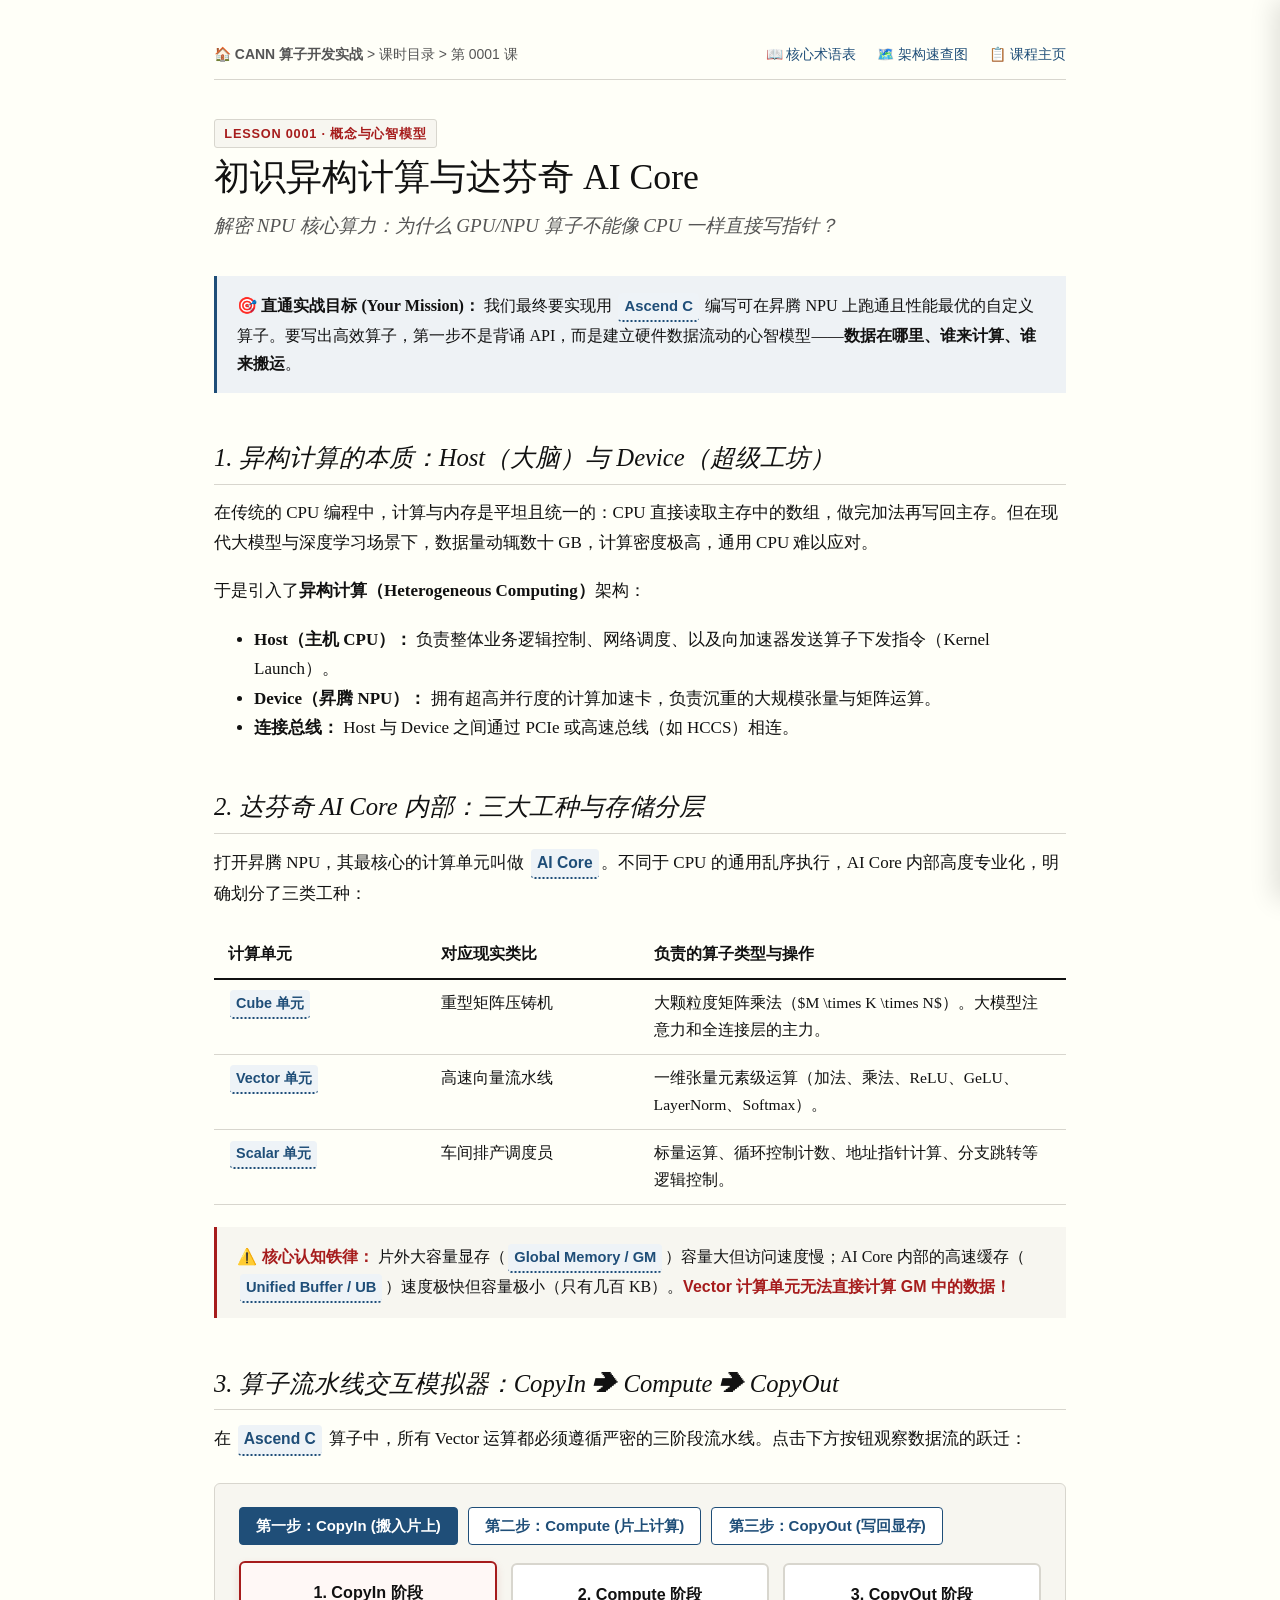
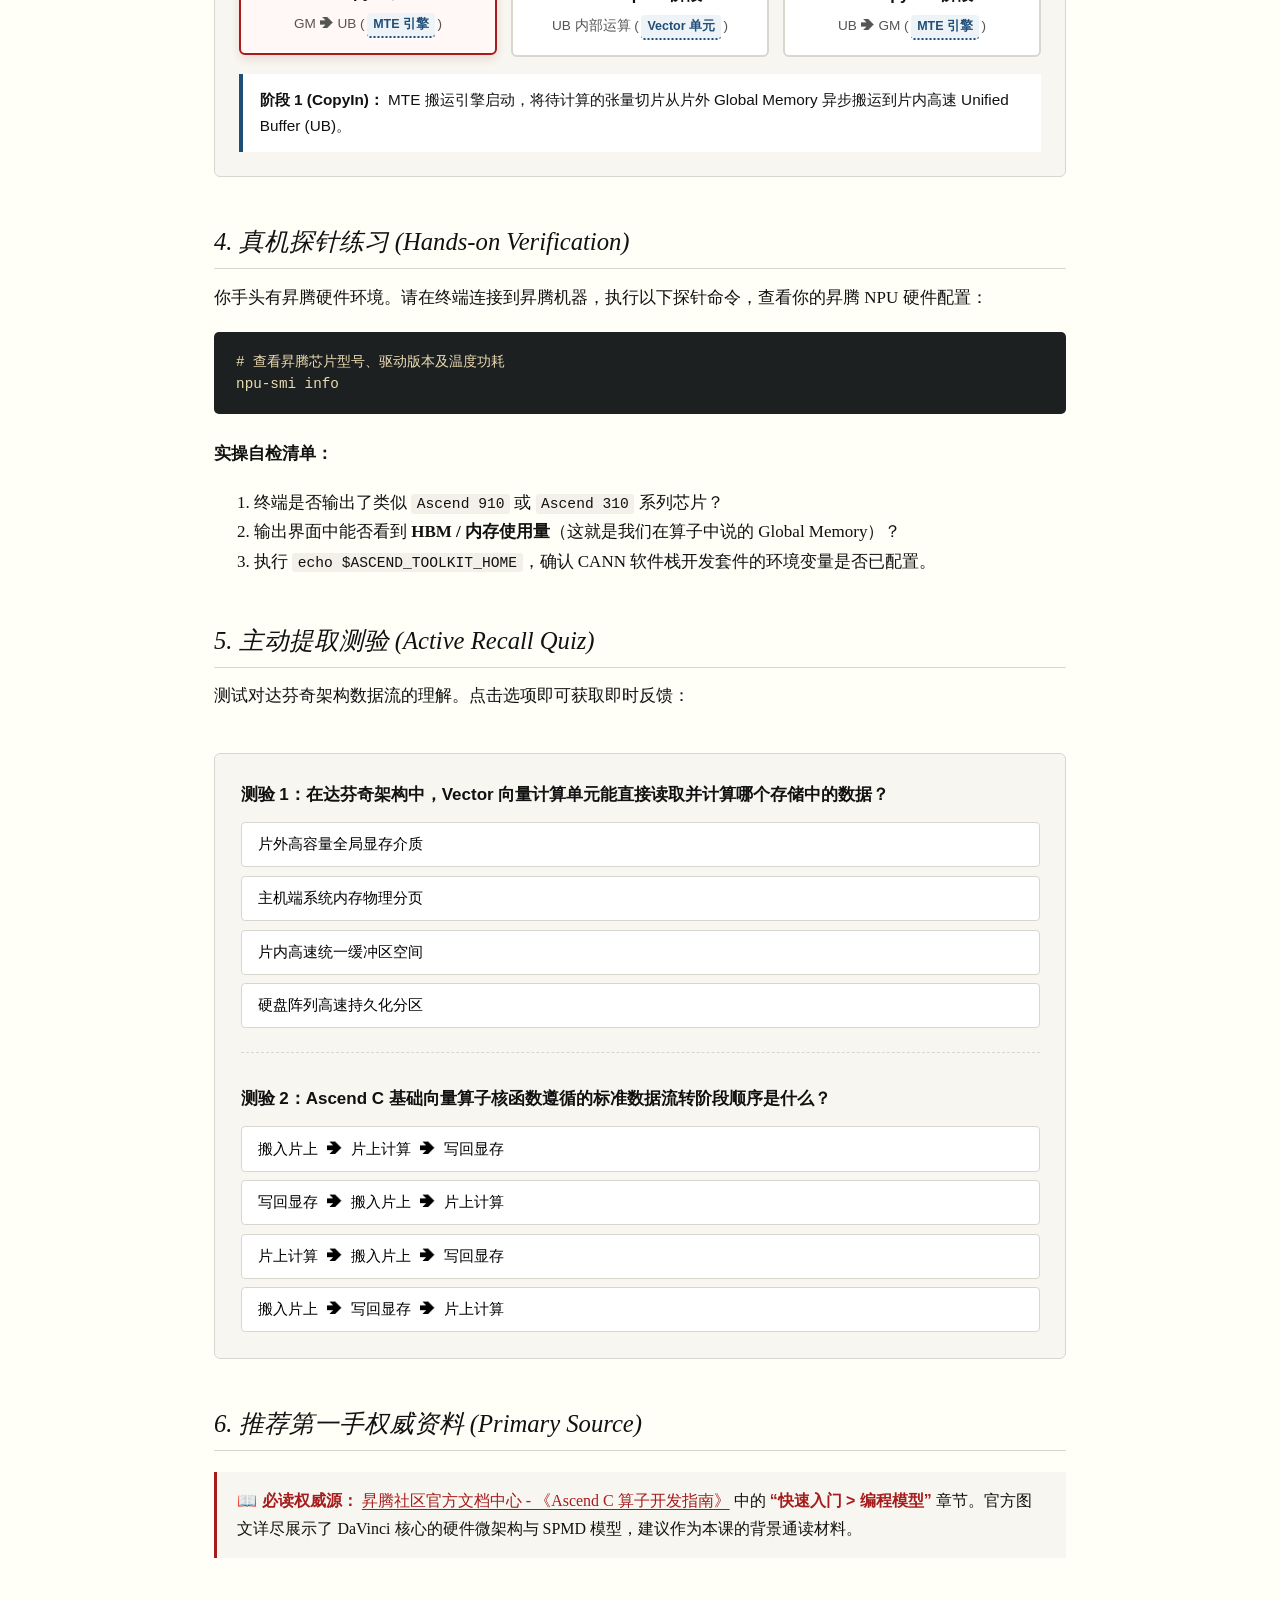
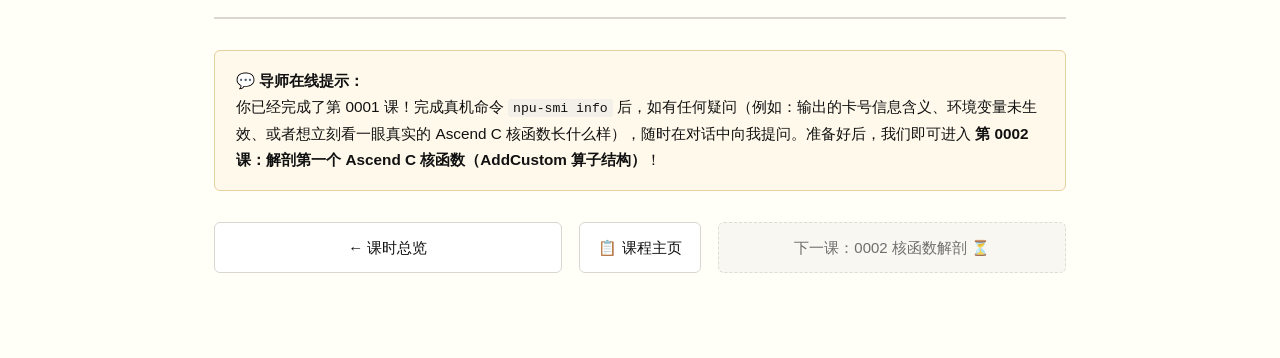
==== lessons/0001-cann-stack-and-aicore.html @ 11f2874d "feat: redesign navigation flow with in-page reference drawer and standardized lesson routing" ====
<!DOCTYPE html>
<html lang="zh-CN">
<head>
  <meta charset="UTF-8">
  <meta name="viewport" content="width=device-width, initial-scale=1.0">
  <title>第 0001 课：初识异构计算与达芬奇 AI Core 数据流</title>
  <link rel="stylesheet" href="../assets/style.css">
  <script src="../assets/quiz.js" defer></script>
  <script src="../assets/nav-drawer.js" defer></script>
</head>
<body>
  <nav class="course-nav">
    <div><a href="../index.html" style="color:inherit; text-decoration:none; font-weight:700;">🏠 CANN 算子开发实战</a> &gt; 课时目录 &gt; 第 0001 课</div>
    <div>
      <a href="../reference/glossary.html" data-drawer="glossary">📖 核心术语表</a>
      <a href="../reference/architecture-cheatsheet.html" data-drawer="architecture">🗺️ 架构速查图</a>
      <a href="../index.html">📋 课程主页</a>
    </div>
  </nav>

  <span class="badge">Lesson 0001 · 概念与心智模型</span>
  <h1>初识异构计算与达芬奇 AI Core</h1>
  <p class="subtitle">解密 NPU 核心算力：为什么 GPU/NPU 算子不能像 CPU 一样直接写指针？</p>

  <div class="mission-tie">
    <strong>🎯 直通实战目标 (Your Mission)：</strong> 我们最终要实现用 <span class="term-chip" data-term="Ascend C">Ascend C</span> 编写可在昇腾 NPU 上跑通且性能最优的自定义算子。要写出高效算子，第一步不是背诵 API，而是建立硬件数据流动的心智模型——<strong>数据在哪里、谁来计算、谁来搬运</strong>。
  </div>

  <h2>1. 异构计算的本质：Host（大脑）与 Device（超级工坊）</h2>
  <p>在传统的 CPU 编程中，计算与内存是平坦且统一的：CPU 直接读取主存中的数组，做完加法再写回主存。但在现代大模型与深度学习场景下，数据量动辄数十 GB，计算密度极高，通用 CPU 难以应对。</p>
  <p>于是引入了<strong>异构计算（Heterogeneous Computing）</strong>架构：</p>
  <ul>
    <li><strong>Host（主机 CPU）：</strong> 负责整体业务逻辑控制、网络调度、以及向加速器发送算子下发指令（Kernel Launch）。</li>
    <li><strong>Device（昇腾 NPU）：</strong> 拥有超高并行度的计算加速卡，负责沉重的大规模张量与矩阵运算。</li>
    <li><strong>连接总线：</strong> Host 与 Device 之间通过 PCIe 或高速总线（如 HCCS）相连。</li>
  </ul>

  <h2>2. 达芬奇 AI Core 内部：三大工种与存储分层</h2>
  <p>打开昇腾 NPU，其最核心的计算单元叫做 <span class="term-chip" data-term="AI Core">AI Core</span>。不同于 CPU 的通用乱序执行，AI Core 内部高度专业化，明确划分了三类工种：</p>
  
  <table>
    <thead>
      <tr>
        <th style="width: 25%;">计算单元</th>
        <th style="width: 25%;">对应现实类比</th>
        <th>负责的算子类型与操作</th>
      </tr>
    </thead>
    <tbody>
      <tr>
        <td><strong><span class="term-chip" data-term="Cube 单元">Cube 单元</span></strong></td>
        <td>重型矩阵压铸机</td>
        <td>大颗粒度矩阵乘法（$M \times K \times N$）。大模型注意力和全连接层的主力。</td>
      </tr>
      <tr>
        <td><strong><span class="term-chip" data-term="Vector 单元">Vector 单元</span></strong></td>
        <td>高速向量流水线</td>
        <td>一维张量元素级运算（加法、乘法、ReLU、GeLU、LayerNorm、Softmax）。</td>
      </tr>
      <tr>
        <td><strong><span class="term-chip" data-term="Scalar 单元">Scalar 单元</span></strong></td>
        <td>车间排产调度员</td>
        <td>标量运算、循环控制计数、地址指针计算、分支跳转等逻辑控制。</td>
      </tr>
    </tbody>
  </table>

  <div class="margin-note">
    <strong>⚠️ 核心认知铁律：</strong> 片外大容量显存（<span class="term-chip" data-term="Global Memory (GM)">Global Memory / GM</span>）容量大但访问速度慢；AI Core 内部的高速缓存（<span class="term-chip" data-term="Unified Buffer (UB)">Unified Buffer / UB</span>）速度极快但容量极小（只有几百 KB）。<strong>Vector 计算单元无法直接计算 GM 中的数据！</strong>
  </div>

  <h2>3. 算子流水线交互模拟器：CopyIn ➔ Compute ➔ CopyOut</h2>
  <p>在 <span class="term-chip" data-term="Ascend C">Ascend C</span> 算子中，所有 Vector 运算都必须遵循严密的三阶段流水线。点击下方按钮观察数据流的跃迁：</p>

  <div class="sim-panel">
    <div class="sim-controls">
      <button class="sim-btn active" data-sim-step="1" data-target-node="node-gm-in" data-desc="<strong>阶段 1 (CopyIn)：</strong> MTE 搬运引擎启动，将待计算的张量切片从片外 Global Memory 异步搬运到片内高速 Unified Buffer (UB)。">第一步：CopyIn (搬入片上)</button>
      <button class="sim-btn" data-sim-step="2" data-target-node="node-ub-compute" data-desc="<strong>阶段 2 (Compute)：</strong> 向量计算单元 (Vector) 介入，在片上 UB 内直接执行高并行度的向量数学计算（如元素相加），单周期极速产出。">第二步：Compute (片上计算)</button>
      <button class="sim-btn" data-sim-step="3" data-target-node="node-gm-out" data-desc="<strong>阶段 3 (CopyOut)：</strong> MTE 搬运引擎将计算完成的片上结果从 UB 写回到片外 Global Memory，释放片上缓存以供下一批处理。">第三步：CopyOut (写回显存)</button>
    </div>

    <div class="sim-stage-grid">
      <div class="sim-node active-node" data-node-id="node-gm-in">
        <div class="sim-node-title">1. CopyIn 阶段</div>
        <div class="sim-node-sub">GM ➔ UB (<span class="term-chip" data-term="MTE (搬运引擎)">MTE 引擎</span>)</div>
      </div>
      <div class="sim-node" data-node-id="node-ub-compute">
        <div class="sim-node-title">2. Compute 阶段</div>
        <div class="sim-node-sub">UB 内部运算 (<span class="term-chip" data-term="Vector 单元">Vector 单元</span>)</div>
      </div>
      <div class="sim-node" data-node-id="node-gm-out">
        <div class="sim-node-title">3. CopyOut 阶段</div>
        <div class="sim-node-sub">UB ➔ GM (<span class="term-chip" data-term="MTE (搬运引擎)">MTE 引擎</span>)</div>
      </div>
    </div>

    <div class="sim-status" id="sim-status-text">
      <strong>阶段 1 (CopyIn)：</strong> MTE 搬运引擎启动，将待计算的张量切片从片外 Global Memory 异步搬运到片内高速 Unified Buffer (UB)。
    </div>
  </div>

  <h2>4. 真机探针练习 (Hands-on Verification)</h2>
  <p>你手头有昇腾硬件环境。请在终端连接到昇腾机器，执行以下探针命令，查看你的昇腾 NPU 硬件配置：</p>
  <pre><code># 查看昇腾芯片型号、驱动版本及温度功耗
npu-smi info</code></pre>
  <p><strong>实操自检清单：</strong></p>
  <ol>
    <li>终端是否输出了类似 <code>Ascend 910</code> 或 <code>Ascend 310</code> 系列芯片？</li>
    <li>输出界面中能否看到 <strong>HBM / 内存使用量</strong>（这就是我们在算子中说的 Global Memory）？</li>
    <li>执行 <code>echo $ASCEND_TOOLKIT_HOME</code>，确认 CANN 软件栈开发套件的环境变量是否已配置。</li>
  </ol>

  <h2>5. 主动提取测验 (Active Recall Quiz)</h2>
  <p>测试对达芬奇架构数据流的理解。点击选项即可获取即时反馈：</p>

  <div class="quiz-section">
    <!-- Question 1: Vector unit data constraint -->
    <div class="quiz-question" 
         data-correct="2"
         data-explain-correct="正确！Vector 单元只能直接读写 AI Core 片内的 Unified Buffer (UB)，绝不能跨片直接在 GM 上计算。"
         data-explain-wrong="不正确。请注意：片外 GM 容量大但延迟高，AI Core 的 Vector 计算单元无法直接对其发起数学指令。">
      <div class="quiz-prompt">测验 1：在达芬奇架构中，Vector 向量计算单元能直接读取并计算哪个存储中的数据？</div>
      <div class="quiz-options">
        <button class="quiz-option">片外高容量全局显存介质</button>
        <button class="quiz-option">主机端系统内存物理分页</button>
        <button class="quiz-option">片内高速统一缓冲区空间</button>
        <button class="quiz-option">硬盘阵列高速持久化分区</button>
      </div>
      <div class="quiz-feedback"></div>
    </div>

    <!-- Question 2: Three pipeline stages sequence -->
    <div class="quiz-question" 
         data-correct="0"
         data-explain-correct="正确！Ascend C 遵循清晰的三阶段流水：先搬入片上高速缓存，再就地计算，最后写回全局显存。"
         data-explain-wrong="不正确。回顾上面的交互模拟器：数据必须先由 MTE 从片外搬到片内，计算后才能写回。">
      <div class="quiz-prompt">测验 2：Ascend C 基础向量算子核函数遵循的标准数据流转阶段顺序是什么？</div>
      <div class="quiz-options">
        <button class="quiz-option">搬入片上 ➔ 片上计算 ➔ 写回显存</button>
        <button class="quiz-option">写回显存 ➔ 搬入片上 ➔ 片上计算</button>
        <button class="quiz-option">片上计算 ➔ 搬入片上 ➔ 写回显存</button>
        <button class="quiz-option">搬入片上 ➔ 写回显存 ➔ 片上计算</button>
      </div>
      <div class="quiz-feedback"></div>
    </div>
  </div>

  <h2>6. 推荐第一手权威资料 (Primary Source)</h2>
  <div class="margin-note">
    <strong>📖 必读权威源：</strong> <a href="https://www.hiascend.com/document" target="_blank" rel="noopener">昇腾社区官方文档中心 - 《Ascend C 算子开发指南》</a> 中的 <strong>“快速入门 &gt; 编程模型”</strong> 章节。官方图文详尽展示了 DaVinci 核心的硬件微架构与 SPMD 模型，建议作为本课的背景通读材料。
  </div>

  <footer class="lesson-footer">
    <div class="teacher-callout">
      <strong>💬 导师在线提示：</strong><br>
      你已经完成了第 0001 课！完成真机命令 <code>npu-smi info</code> 后，如有任何疑问（例如：输出的卡号信息含义、环境变量未生效、或者想立刻看一眼真实的 Ascend C 核函数长什么样），随时在对话中向我提问。准备好后，我们即可进入 <strong>第 0002 课：解剖第一个 Ascend C 核函数（AddCustom 算子结构）</strong>！
    </div>

    <!-- Standard Three-stage Lesson Flow Navigation -->
    <div class="lesson-flow-nav">
      <a href="../index.html" class="flow-btn">← 课时总览</a>
      <a href="../index.html" class="flow-btn">📋 课程主页</a>
      <div class="flow-btn upcoming" title="正在备课中，敬请期待">下一课：0002 核函数解剖 ⏳</div>
    </div>
  </footer>
</body>
</html>
---- assets/style.css ----
/* 
 * Huawei CANN & Ascend C Teaching Workspace Stylesheet
 * Inspired by Edward Tufte: high data-ink ratio, readable typography, margin notes, print-ready.
 */

:root {
  --bg: #fffff8;
  --surface: #f7f6f0;
  --surface-accent: #eef2f5;
  --ink: #111111;
  --ink-muted: #555555;
  --accent: #a61c1c;       /* Tufte crimson / Huawei subtle red */
  --accent-blue: #1f4e78;  /* Architecture blue */
  --border: #d8d6ce;
  --success-bg: #edf7ed;
  --success-ink: #1e4620;
  --success-border: #81c784;
  --error-bg: #fdeded;
  --error-ink: #5f2120;
  --error-border: #e57373;
  --code-bg: #f2f0e8;
  --font-serif: "Palatino Linotype", Palatino, "Book Antiqua", Georgia, "Songti SC", "Noto Serif CJK SC", serif;
  --font-sans: -apple-system, BlinkMacSystemFont, "PingFang SC", "Microsoft YaHei", "Helvetica Neue", sans-serif;
  --font-mono: "JetBrains Mono", "SFMono-Regular", Consolas, "Liberation Mono", Menlo, monospace;
}

* {
  box-sizing: border-box;
}

html {
  font-size: 17px;
  background-color: var(--bg);
  color: var(--ink);
}

body {
  font-family: var(--font-serif);
  line-height: 1.72;
  max-width: 920px;
  margin: 0 auto;
  padding: 2.5rem 2rem 5rem;
}

/* Top Navigation / Breadcrumb */
.course-nav {
  font-family: var(--font-sans);
  font-size: 0.82rem;
  color: var(--ink-muted);
  border-bottom: 1px solid var(--border);
  padding-bottom: 0.75rem;
  margin-bottom: 2.2rem;
  display: flex;
  justify-content: space-between;
  align-items: center;
  flex-wrap: wrap;
  gap: 0.5rem;
}

.course-nav a {
  color: var(--accent-blue);
  text-decoration: none;
  margin-left: 1rem;
}

.course-nav a:first-child {
  margin-left: 0;
}

.course-nav a:hover {
  text-decoration: underline;
}

.badge {
  display: inline-block;
  font-family: var(--font-sans);
  font-size: 0.75rem;
  font-weight: 600;
  text-transform: uppercase;
  letter-spacing: 0.06em;
  padding: 0.15rem 0.55rem;
  border-radius: 3px;
  background: var(--surface);
  border: 1px solid var(--border);
  color: var(--accent);
}

/* Headings */
h1 {
  font-weight: 400;
  font-size: 2.1rem;
  line-height: 1.25;
  margin: 0.4rem 0 0.6rem;
  color: var(--ink);
}

.subtitle {
  font-size: 1.12rem;
  color: var(--ink-muted);
  font-style: italic;
  margin-top: 0;
  margin-bottom: 2rem;
}

h2 {
  font-weight: 400;
  font-style: italic;
  font-size: 1.45rem;
  margin-top: 2.6rem;
  margin-bottom: 0.8rem;
  border-bottom: 1px solid var(--border);
  padding-bottom: 0.25rem;
}

h3 {
  font-family: var(--font-sans);
  font-size: 1.05rem;
  font-weight: 600;
  margin-top: 1.6rem;
  margin-bottom: 0.5rem;
}

p {
  margin-top: 0;
  margin-bottom: 1.15rem;
}

a {
  color: var(--accent);
  text-decoration: underline;
  text-decoration-thickness: 1px;
  text-underline-offset: 3px;
}

a:hover {
  color: var(--accent-blue);
}

/* Code & Pre */
code {
  font-family: var(--font-mono);
  font-size: 0.86em;
  background: var(--code-bg);
  padding: 0.12em 0.38em;
  border-radius: 3px;
}

pre {
  background: #1d2021;
  color: #ebdbb2;
  padding: 1.1rem 1.3rem;
  border-radius: 5px;
  overflow-x: auto;
  font-family: var(--font-mono);
  font-size: 0.84rem;
  line-height: 1.55;
  margin: 1.2rem 0 1.5rem;
}

pre code {
  background: none;
  padding: 0;
  color: inherit;
  font-size: inherit;
}

/* Callout / Margin Note Box */
.margin-note {
  background: var(--surface);
  border-left: 3px solid var(--accent);
  padding: 0.9rem 1.2rem;
  margin: 1.25rem 0;
  font-size: 0.94rem;
}

.margin-note strong {
  font-family: var(--font-sans);
  color: var(--accent);
}

.mission-tie {
  background: var(--surface-accent);
  border-left: 3px solid var(--accent-blue);
  padding: 0.9rem 1.2rem;
  margin: 1.4rem 0;
  font-size: 0.95rem;
}

/* Architecture Diagram Container */
.diagram-box {
  background: #ffffff;
  border: 1px solid var(--border);
  border-radius: 6px;
  padding: 1.5rem;
  margin: 1.5rem 0;
  box-shadow: 0 1px 3px rgba(0,0,0,0.03);
}

.diagram-caption {
  font-family: var(--font-sans);
  font-size: 0.82rem;
  color: var(--ink-muted);
  text-align: center;
  margin-top: 0.75rem;
}

/* Interactive Pipeline Simulator */
.sim-panel {
  background: var(--surface);
  border: 1px solid var(--border);
  border-radius: 6px;
  padding: 1.4rem;
  margin: 1.6rem 0;
  font-family: var(--font-sans);
}

.sim-controls {
  display: flex;
  gap: 0.6rem;
  flex-wrap: wrap;
  margin-bottom: 1.1rem;
}

.sim-btn {
  font-family: var(--font-sans);
  font-size: 0.88rem;
  font-weight: 600;
  padding: 0.48rem 0.95rem;
  border: 1px solid var(--accent-blue);
  background: #ffffff;
  color: var(--accent-blue);
  border-radius: 4px;
  cursor: pointer;
  transition: all 0.15s ease;
}

.sim-btn:hover, .sim-btn.active {
  background: var(--accent-blue);
  color: #ffffff;
}

.sim-stage-grid {
  display: grid;
  grid-template-columns: repeat(3, 1fr);
  gap: 0.8rem;
  margin-bottom: 1rem;
}

.sim-node {
  background: #ffffff;
  border: 2px solid var(--border);
  border-radius: 6px;
  padding: 0.9rem;
  text-align: center;
  transition: all 0.25s ease;
}

.sim-node.active-node {
  border-color: var(--accent);
  background: #fff8f6;
  transform: translateY(-2px);
  box-shadow: 0 4px 10px rgba(166, 28, 28, 0.12);
}

.sim-node-title {
  font-weight: 700;
  font-size: 0.95rem;
  margin-bottom: 0.3rem;
}

.sim-node-sub {
  font-size: 0.8rem;
  color: var(--ink-muted);
}

.sim-status {
  background: #ffffff;
  border-left: 4px solid var(--accent-blue);
  padding: 0.75rem 1rem;
  font-size: 0.9rem;
  min-height: 3.4rem;
}

/* Quiz Widget */
.quiz-section {
  margin-top: 2.5rem;
  padding: 1.5rem;
  background: var(--surface);
  border: 1px solid var(--border);
  border-radius: 6px;
}

.quiz-question {
  margin-bottom: 1.8rem;
  padding-bottom: 1.4rem;
  border-bottom: 1px dashed var(--border);
}

.quiz-question:last-child {
  margin-bottom: 0;
  padding-bottom: 0;
  border-bottom: none;
}

.quiz-prompt {
  font-family: var(--font-sans);
  font-weight: 600;
  font-size: 1rem;
  margin-bottom: 0.8rem;
}

.quiz-options {
  display: flex;
  flex-direction: column;
  gap: 0.5rem;
}

.quiz-option {
  font-family: var(--font-mono);
  font-size: 0.9rem;
  text-align: left;
  padding: 0.65rem 0.95rem;
  background: #ffffff;
  border: 1px solid var(--border);
  border-radius: 4px;
  cursor: pointer;
  transition: border-color 0.15s, background 0.15s;
}

.quiz-option:hover {
  border-color: var(--accent-blue);
  background: #f9fbfd;
}

.quiz-option.correct {
  background: var(--success-bg);
  border-color: var(--success-border);
  color: var(--success-ink);
  font-weight: 600;
}

.quiz-option.incorrect {
  background: var(--error-bg);
  border-color: var(--error-border);
  color: var(--error-ink);
}

.quiz-feedback {
  margin-top: 0.65rem;
  font-family: var(--font-sans);
  font-size: 0.88rem;
  padding: 0.6rem 0.85rem;
  border-radius: 4px;
  display: none;
}

.quiz-feedback.show-correct {
  display: block;
  background: var(--success-bg);
  color: var(--success-ink);
  border-left: 3px solid var(--success-border);
}

.quiz-feedback.show-incorrect {
  display: block;
  background: var(--error-bg);
  color: var(--error-ink);
  border-left: 3px solid var(--error-border);
}

/* Tables for Reference & Lessons */
table {
  width: 100%;
  border-collapse: collapse;
  margin: 1.3rem 0;
  font-size: 0.92rem;
}

th, td {
  text-align: left;
  padding: 0.6rem 0.8rem;
  border-bottom: 1px solid var(--border);
  vertical-align: top;
}

th {
  font-family: var(--font-sans);
  font-weight: 600;
  border-bottom: 2px solid var(--ink);
}

/* Footer / Teacher Reminder */
.lesson-footer {
  margin-top: 3.5rem;
  padding-top: 1.8rem;
  border-top: 2px solid var(--border);
  font-family: var(--font-sans);
  font-size: 0.9rem;
}

.teacher-callout {
  background: #fff9eb;
  border: 1px solid #e6d09c;
  border-radius: 6px;
  padding: 1rem 1.25rem;
  margin-bottom: 1.8rem;
}

/* Three-stage Lesson Flow Navigation */
.lesson-flow-nav {
  display: grid;
  grid-template-columns: 1fr auto 1fr;
  gap: 1rem;
  align-items: center;
  margin-top: 1.2rem;
}

.flow-btn {
  display: inline-flex;
  align-items: center;
  justify-content: center;
  gap: 0.4rem;
  padding: 0.7rem 1.1rem;
  border-radius: 6px;
  border: 1px solid var(--border);
  background: #ffffff;
  color: var(--ink);
  text-decoration: none;
  font-family: var(--font-sans);
  font-size: 0.88rem;
  font-weight: 500;
  transition: all 0.15s ease;
}

.flow-btn:hover {
  background: var(--surface);
  border-color: var(--ink-muted);
  text-decoration: none;
}

.flow-btn-primary {
  background: var(--accent-blue);
  color: #ffffff;
  border-color: var(--accent-blue);
  font-weight: 600;
}

.flow-btn-primary:hover {
  background: #173b5a;
  color: #ffffff;
}

.flow-btn.disabled,
.flow-btn.upcoming {
  background: #f7f6f0;
  color: var(--ink-muted);
  border-style: dashed;
  cursor: not-allowed;
  opacity: 0.85;
}

/* Interactive In-Text Term Chips */
.term-chip {
  display: inline-block;
  cursor: pointer;
  padding: 0.05rem 0.35rem;
  margin: 0 0.15rem;
  background: #eef3f7;
  border-radius: 4px;
  border-bottom: 2px dotted var(--accent-blue);
  color: var(--accent-blue);
  font-weight: 600;
  font-family: var(--font-sans);
  font-size: 0.92em;
  transition: all 0.15s ease;
}

.term-chip:hover {
  background: #ddeaf3;
  color: #0f2c46;
}

/* Reference Action Top/Bottom Bar */
.ref-action-bar {
  display: flex;
  justify-content: space-between;
  align-items: center;
  padding: 0.75rem 1rem;
  background: var(--surface);
  border: 1px solid var(--border);
  border-radius: 6px;
  margin-bottom: 2rem;
  font-family: var(--font-sans);
  font-size: 0.88rem;
}

/* Side Drawer Styles (Non-intrusive Reference Inspector) */
body.drawer-locked {
  overflow: hidden;
}

.drawer-backdrop {
  position: fixed;
  top: 0;
  left: 0;
  width: 100vw;
  height: 100vh;
  background: rgba(17, 17, 17, 0.4);
  backdrop-filter: blur(2px);
  z-index: 998;
  opacity: 0;
  visibility: hidden;
  transition: opacity 0.2s ease, visibility 0.2s ease;
}

.drawer-backdrop.open {
  opacity: 1;
  visibility: visible;
}

.drawer-panel {
  position: fixed;
  top: 0;
  right: 0;
  width: 480px;
  max-width: 92vw;
  height: 100vh;
  background: #fcfbf7;
  border-left: 1px solid var(--border);
  box-shadow: -6px 0 24px rgba(0, 0, 0, 0.12);
  z-index: 999;
  display: flex;
  flex-direction: column;
  transform: translateX(100%);
  transition: transform 0.25s cubic-bezier(0.16, 1, 0.3, 1);
  font-family: var(--font-sans);
}

.drawer-panel.open {
  transform: translateX(0);
}

.drawer-header {
  display: flex;
  justify-content: space-between;
  align-items: center;
  padding: 0.85rem 1.1rem;
  border-bottom: 1px solid var(--border);
  background: #ffffff;
}

.drawer-tabs {
  display: flex;
  gap: 0.4rem;
}

.drawer-tab {
  background: transparent;
  border: 1px solid transparent;
  border-radius: 4px;
  padding: 0.35rem 0.65rem;
  font-size: 0.85rem;
  font-weight: 600;
  color: var(--ink-muted);
  cursor: pointer;
  transition: all 0.15s ease;
}

.drawer-tab:hover {
  color: var(--ink);
  background: var(--surface);
}

.drawer-tab.active {
  background: var(--surface);
  border-color: var(--border);
  color: var(--accent-blue);
}

.drawer-actions {
  display: flex;
  align-items: center;
  gap: 0.6rem;
}

.drawer-external-link {
  font-size: 0.8rem;
  color: var(--accent-blue);
  text-decoration: none;
  font-weight: 500;
}

.drawer-external-link:hover {
  text-decoration: underline;
}

.drawer-close-btn {
  background: transparent;
  border: none;
  font-size: 1.1rem;
  line-height: 1;
  color: var(--ink-muted);
  cursor: pointer;
  padding: 0.3rem 0.5rem;
  border-radius: 4px;
}

.drawer-close-btn:hover {
  background: #eeeeee;
  color: var(--ink);
}

.drawer-search-bar {
  padding: 0.65rem 1.1rem;
  background: #f7f6f0;
  border-bottom: 1px solid var(--border);
}

.drawer-search-bar input {
  width: 100%;
  padding: 0.45rem 0.75rem;
  font-size: 0.86rem;
  border: 1px solid var(--border);
  border-radius: 4px;
  background: #ffffff;
  outline: none;
  box-sizing: border-box;
}

.drawer-search-bar input:focus {
  border-color: var(--accent-blue);
}

.drawer-body {
  flex: 1;
  overflow-y: auto;
  padding: 1rem 1.2rem;
}

.drawer-tab-pane {
  display: none;
}

.drawer-tab-pane.active {
  display: block;
}

.drawer-sec {
  margin-bottom: 1.5rem;
}

.drawer-sec-title {
  font-size: 0.95rem;
  font-weight: 700;
  color: var(--ink);
  margin-bottom: 0.5rem;
  border-bottom: 1px solid var(--border);
  padding-bottom: 0.25rem;
}

.drawer-term-list {
  display: flex;
  flex-direction: column;
  gap: 0.85rem;
}

.drawer-term-item {
  background: #ffffff;
  border: 1px solid var(--border);
  border-radius: 5px;
  padding: 0.75rem 0.9rem;
  box-shadow: 0 1px 3px rgba(0,0,0,0.03);
}

.drawer-term-header {
  display: flex;
  justify-content: space-between;
  align-items: center;
  margin-bottom: 0.2rem;
}

.drawer-term-title {
  font-weight: 700;
  font-size: 0.95rem;
  color: var(--ink);
}

.drawer-term-badge {
  font-size: 0.7rem;
  padding: 0.1rem 0.4rem;
  border-radius: 3px;
  background: var(--surface);
  border: 1px solid var(--border);
  color: var(--accent-blue);
  font-weight: 600;
}

.drawer-term-en {
  font-size: 0.76rem;
  color: var(--ink-muted);
  font-style: italic;
  margin-bottom: 0.4rem;
}

.drawer-term-desc {
  font-size: 0.83rem;
  line-height: 1.55;
  color: #333333;
}

@media (max-width: 640px) {
  .lesson-flow-nav {
    grid-template-columns: 1fr;
  }
  .drawer-panel {
    width: 100vw;
    max-width: 100vw;
  }
}

@media print {
  body {
    padding: 0;
    font-size: 11pt;
  }
  .sim-controls, .course-nav, .lesson-flow-nav, #site-drawer-container {
    display: none !important;
  }
}
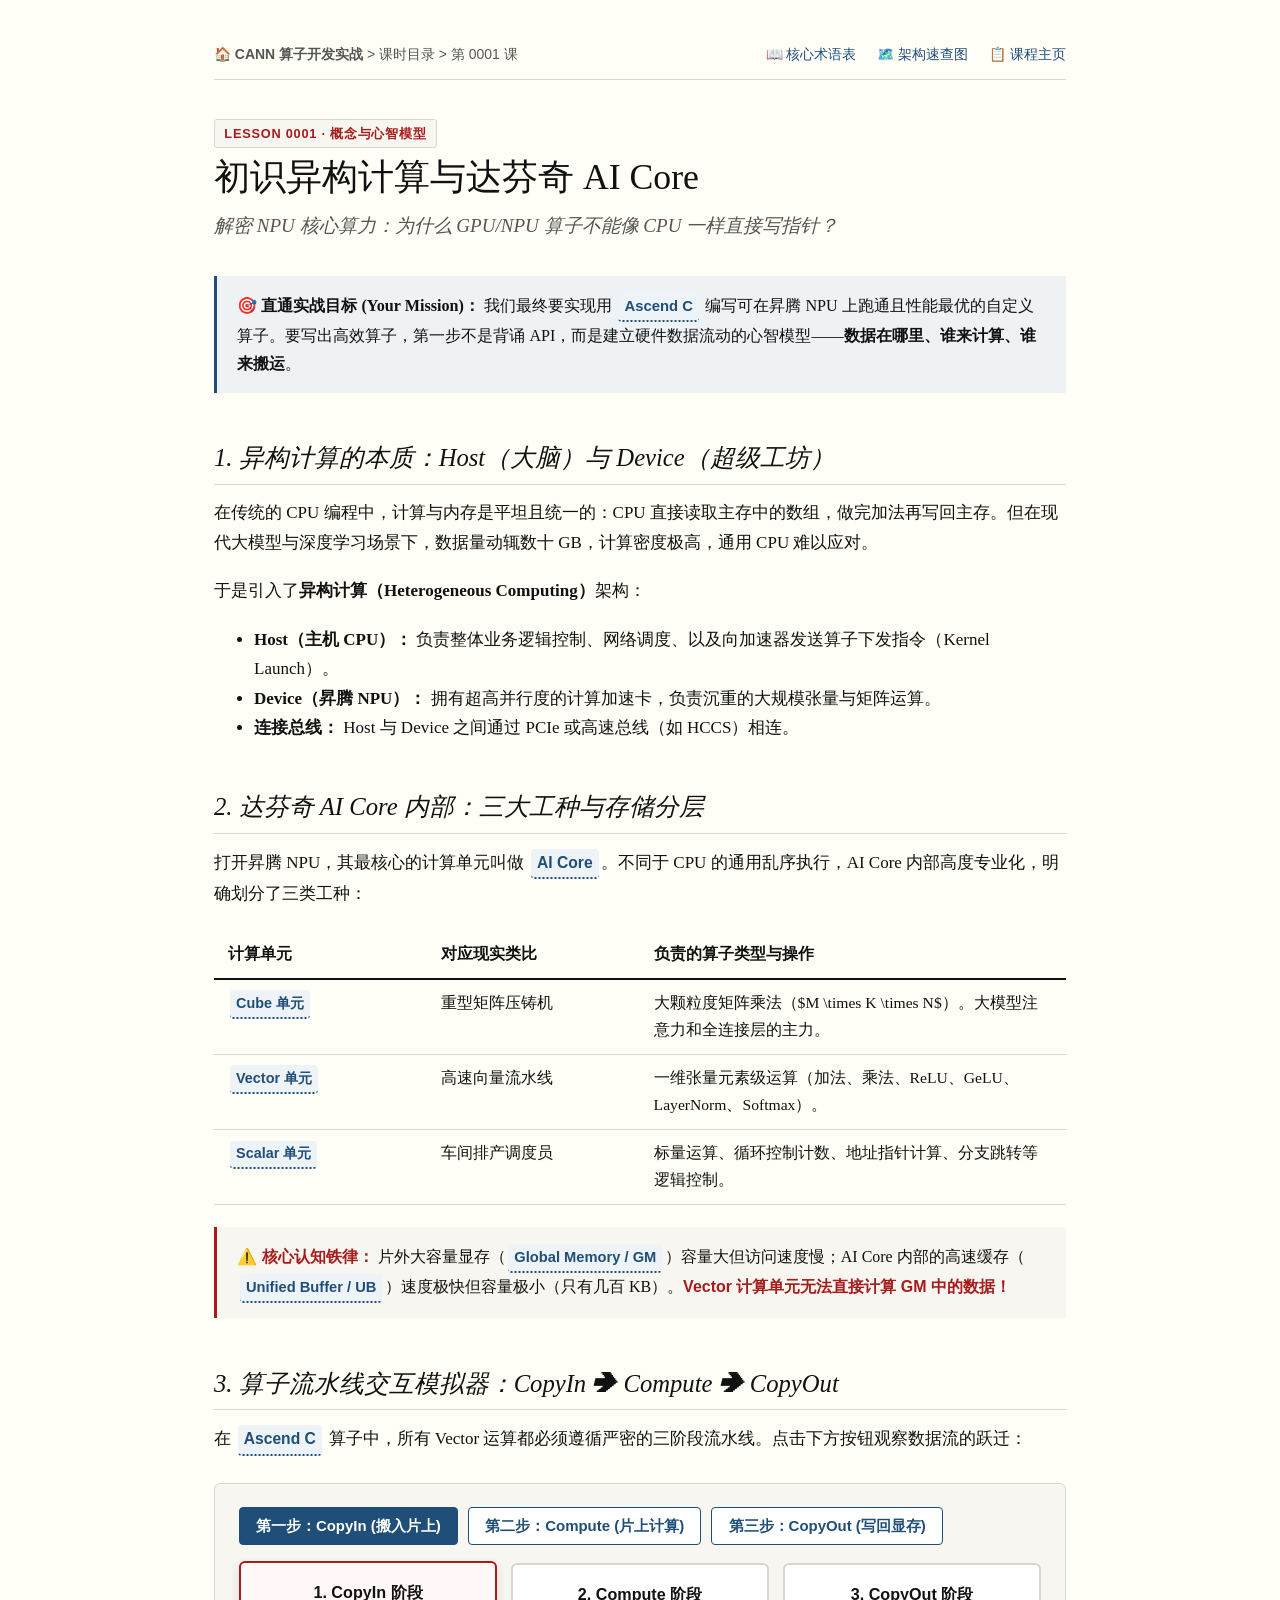
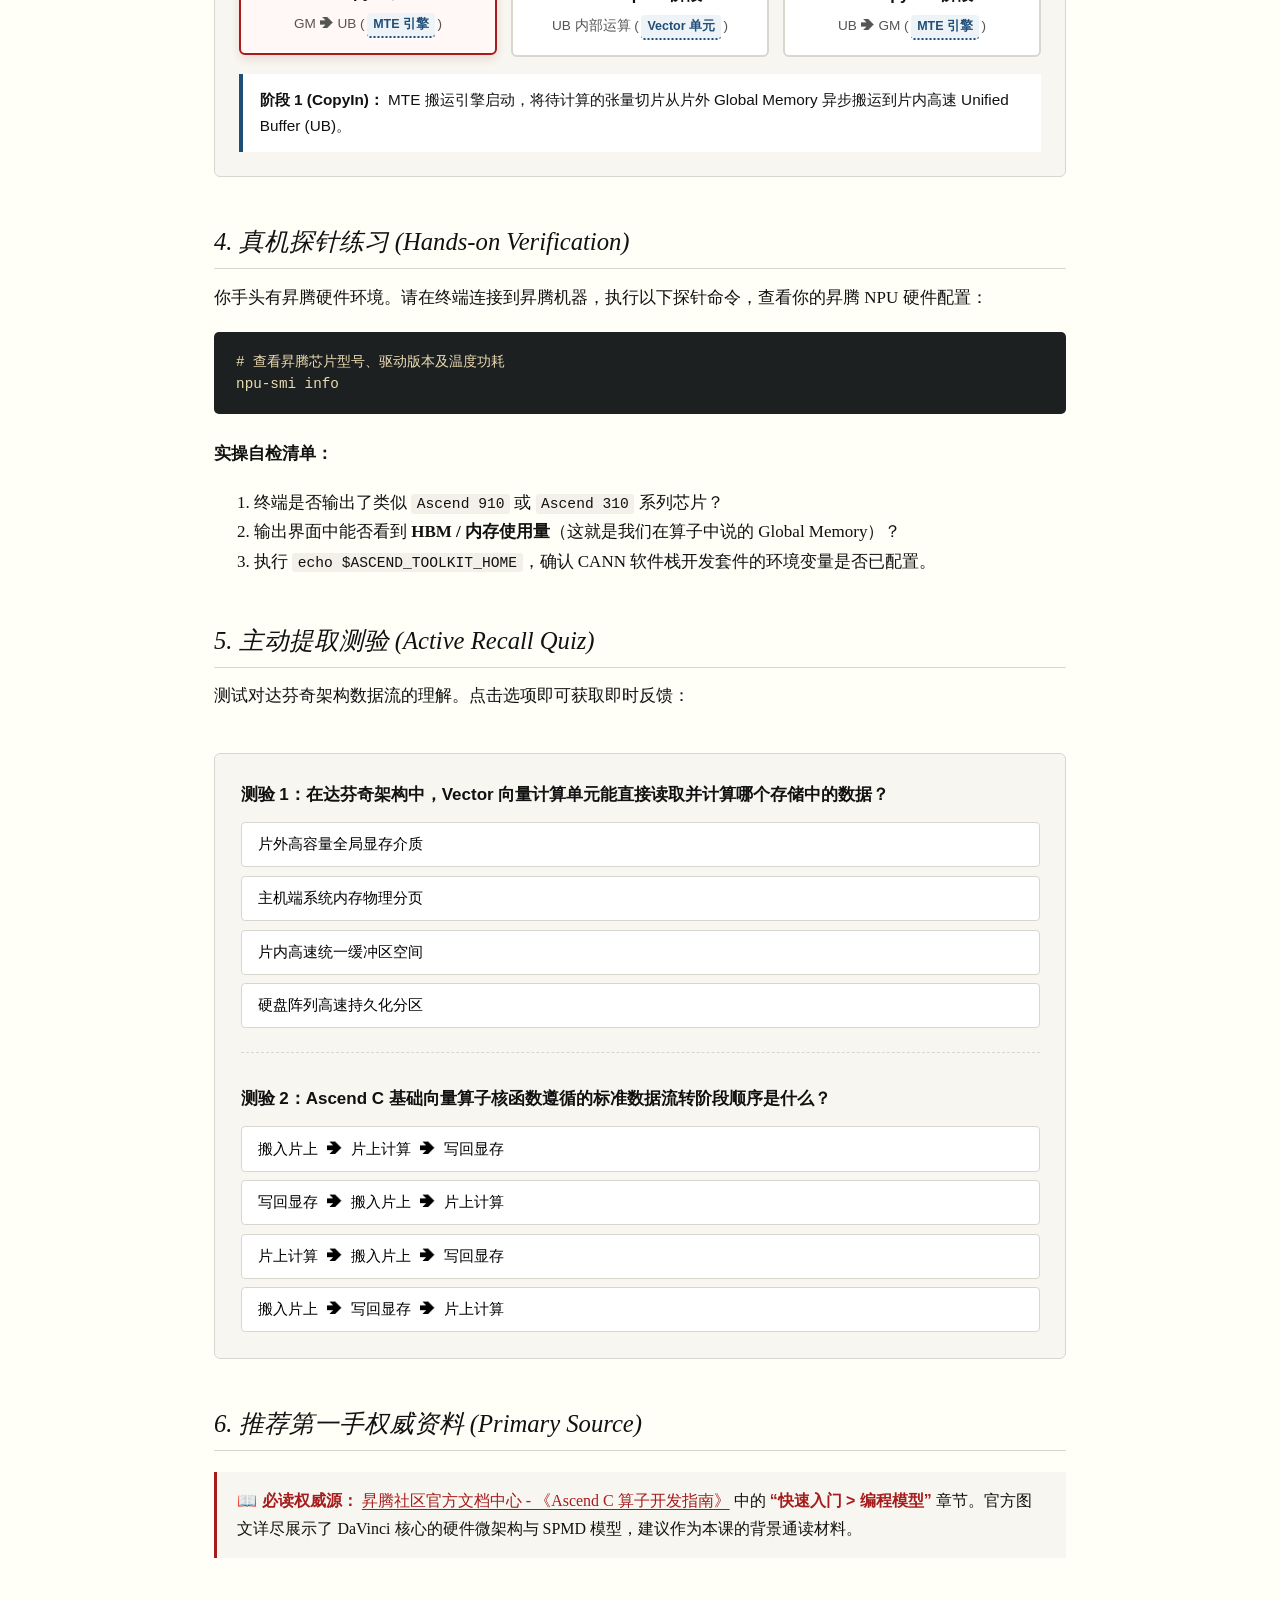
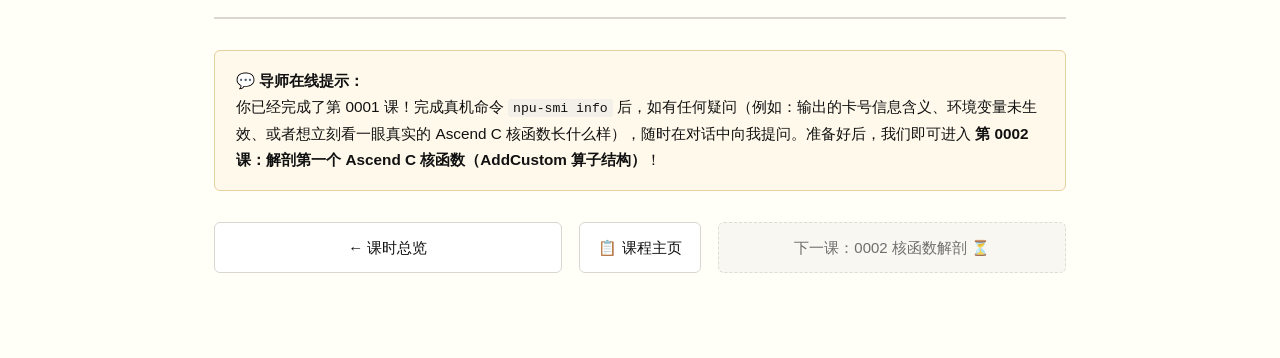
==== commit b470469a: "fix: inject self-contained drawer styles, isolate from flow, and bust browser cache" ====
--- a/lessons/0001-cann-stack-and-aicore.html
+++ b/lessons/0001-cann-stack-and-aicore.html
@@ -4,9 +4,9 @@
   <meta charset="UTF-8">
   <meta name="viewport" content="width=device-width, initial-scale=1.0">
   <title>第 0001 课：初识异构计算与达芬奇 AI Core 数据流</title>
-  <link rel="stylesheet" href="../assets/style.css">
+  <link rel="stylesheet" href="../assets/style.css?v=20261025">
   <script src="../assets/quiz.js" defer></script>
-  <script src="../assets/nav-drawer.js" defer></script>
+  <script src="../assets/nav-drawer.js?v=20261025" defer></script>
 </head>
 <body>
   <nav class="course-nav">
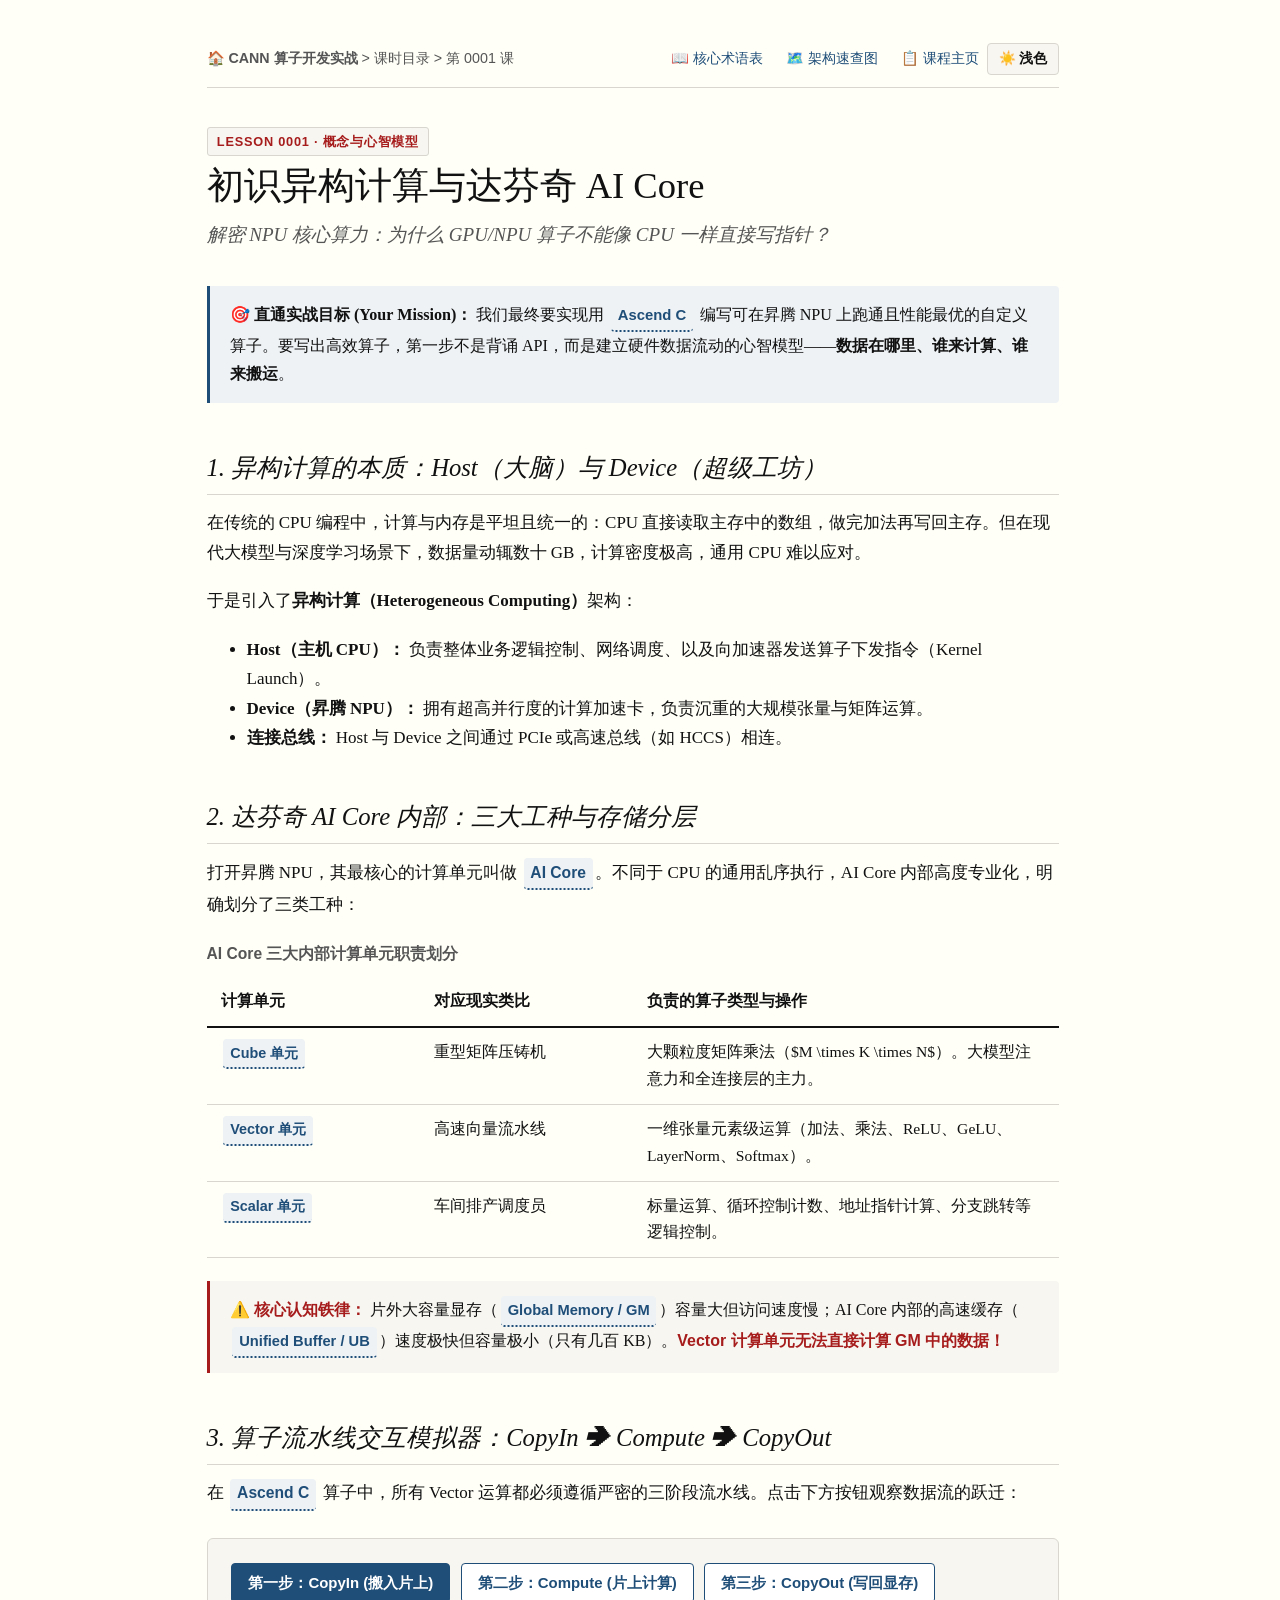
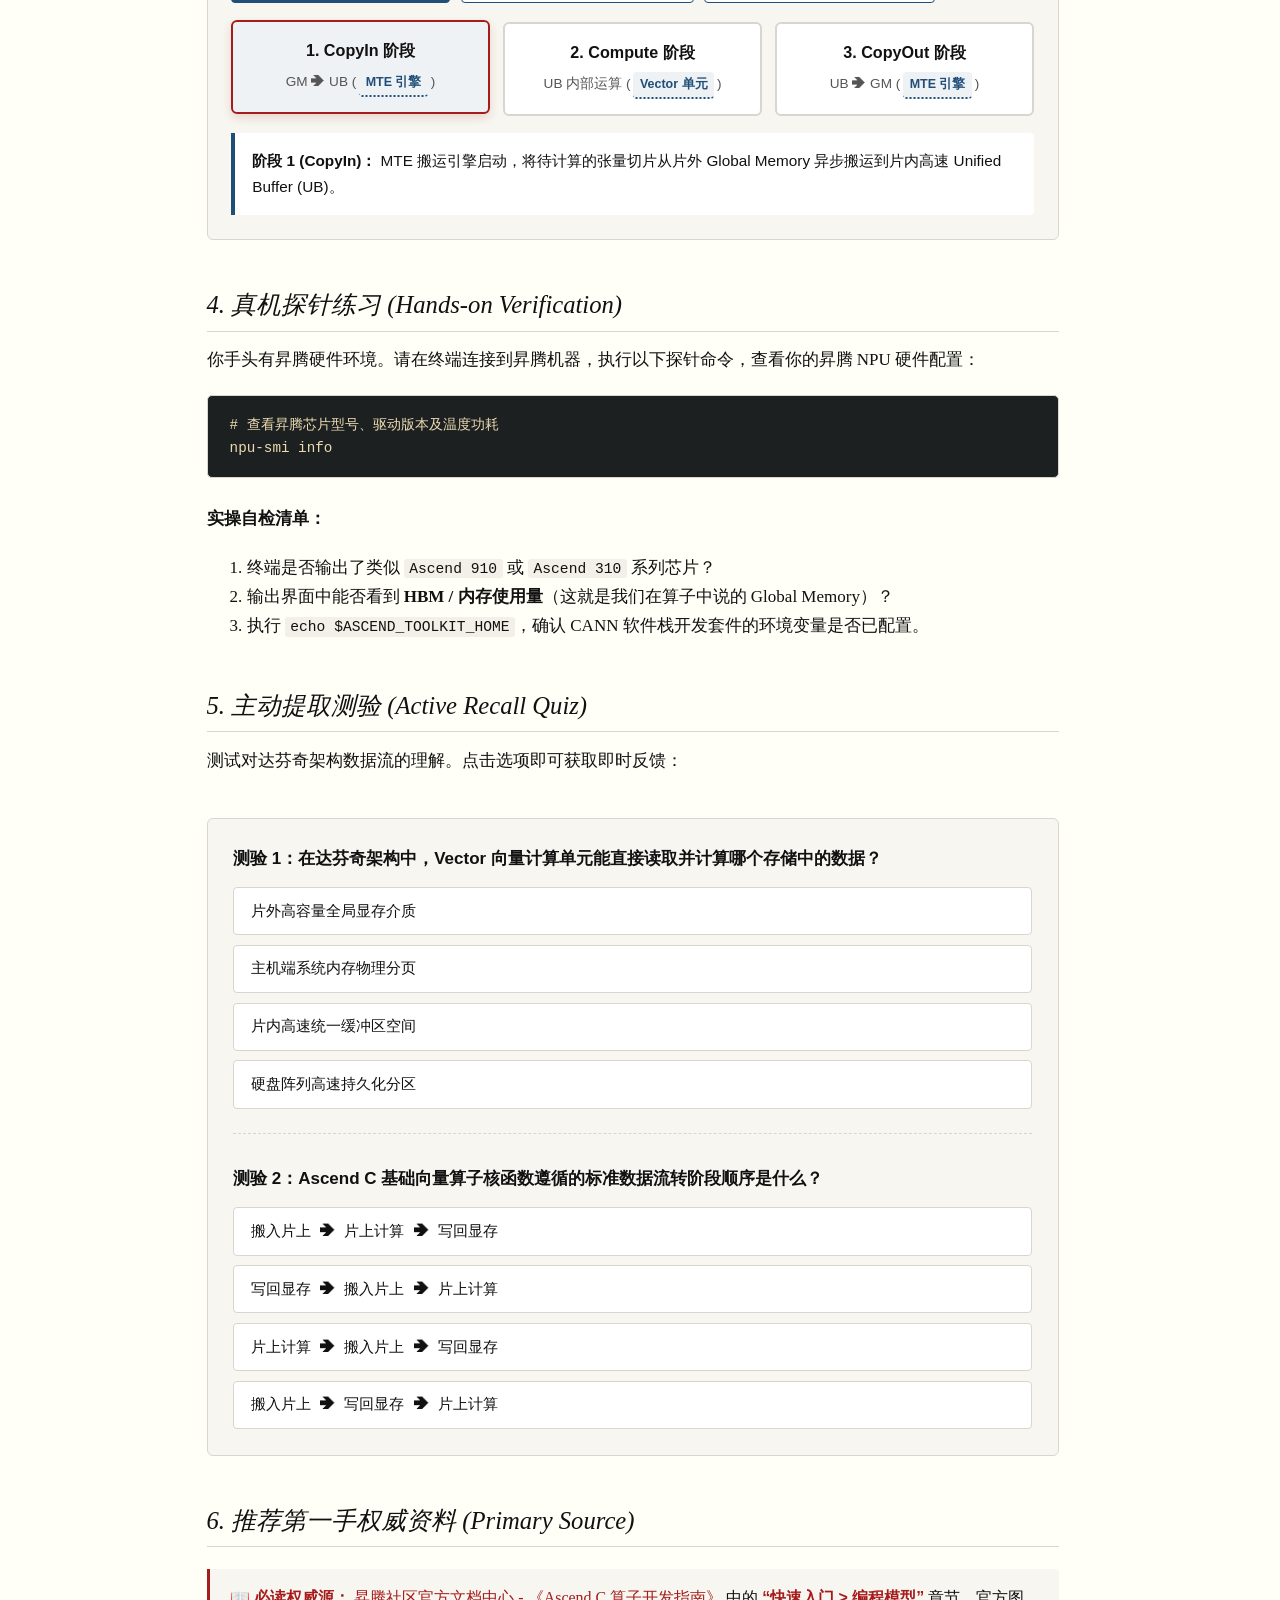
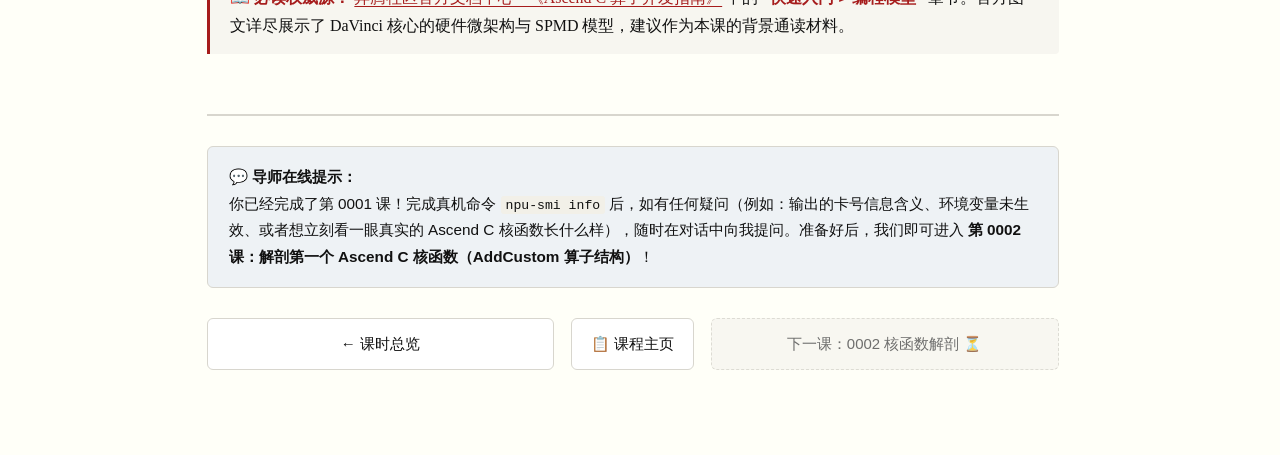
==== commit ad3b4d1f: "feat: modernize project with native dialog, view transitions, dark mode, and a11y standards" ====
--- a/lessons/0001-cann-stack-and-aicore.html
+++ b/lessons/0001-cann-stack-and-aicore.html
@@ -3,152 +3,169 @@
 <head>
   <meta charset="UTF-8">
   <meta name="viewport" content="width=device-width, initial-scale=1.0">
+  <meta name="color-scheme" content="light dark">
   <title>第 0001 课：初识异构计算与达芬奇 AI Core 数据流</title>
+  <script>
+    (function() {
+      const t = localStorage.getItem('site-theme');
+      if (t === 'dark' || t === 'light') {
+        document.documentElement.setAttribute('data-theme', t);
+      }
+    })();
+  </script>
   <link rel="stylesheet" href="../assets/style.css?v=20261025">
   <script src="../assets/quiz.js" defer></script>
   <script src="../assets/nav-drawer.js?v=20261025" defer></script>
 </head>
 <body>
-  <nav class="course-nav">
-    <div><a href="../index.html" style="color:inherit; text-decoration:none; font-weight:700;">🏠 CANN 算子开发实战</a> &gt; 课时目录 &gt; 第 0001 课</div>
-    <div>
-      <a href="../reference/glossary.html" data-drawer="glossary">📖 核心术语表</a>
-      <a href="../reference/architecture-cheatsheet.html" data-drawer="architecture">🗺️ 架构速查图</a>
-      <a href="../index.html">📋 课程主页</a>
-    </div>
-  </nav>
+  <a href="#main-content" class="skip-link">跳至主要内容</a>
 
-  <span class="badge">Lesson 0001 · 概念与心智模型</span>
-  <h1>初识异构计算与达芬奇 AI Core</h1>
-  <p class="subtitle">解密 NPU 核心算力：为什么 GPU/NPU 算子不能像 CPU 一样直接写指针？</p>
+  <header>
+    <nav class="course-nav" aria-label="课程全局导航">
+      <div><a href="../index.html" style="color:inherit; text-decoration:none; font-weight:700;">🏠 CANN 算子开发实战</a> &gt; 课时目录 &gt; 第 0001 课</div>
+      <div class="nav-actions">
+        <a href="../reference/glossary.html" data-drawer="glossary">📖 核心术语表</a>
+        <a href="../reference/architecture-cheatsheet.html" data-drawer="architecture">🗺️ 架构速查图</a>
+        <a href="../index.html">📋 课程主页</a>
+        <button class="theme-toggle-btn" type="button" aria-label="切换主题">🌓 主题</button>
+      </div>
+    </nav>
+  </header>
 
-  <div class="mission-tie">
-    <strong>🎯 直通实战目标 (Your Mission)：</strong> 我们最终要实现用 <span class="term-chip" data-term="Ascend C">Ascend C</span> 编写可在昇腾 NPU 上跑通且性能最优的自定义算子。要写出高效算子，第一步不是背诵 API，而是建立硬件数据流动的心智模型——<strong>数据在哪里、谁来计算、谁来搬运</strong>。
-  </div>
+  <main id="main-content" tabindex="-1">
+    <span class="badge">Lesson 0001 · 概念与心智模型</span>
+    <h1>初识异构计算与达芬奇 AI Core</h1>
+    <p class="subtitle">解密 NPU 核心算力：为什么 GPU/NPU 算子不能像 CPU 一样直接写指针？</p>
 
-  <h2>1. 异构计算的本质：Host（大脑）与 Device（超级工坊）</h2>
-  <p>在传统的 CPU 编程中，计算与内存是平坦且统一的：CPU 直接读取主存中的数组，做完加法再写回主存。但在现代大模型与深度学习场景下，数据量动辄数十 GB，计算密度极高，通用 CPU 难以应对。</p>
-  <p>于是引入了<strong>异构计算（Heterogeneous Computing）</strong>架构：</p>
-  <ul>
-    <li><strong>Host（主机 CPU）：</strong> 负责整体业务逻辑控制、网络调度、以及向加速器发送算子下发指令（Kernel Launch）。</li>
-    <li><strong>Device（昇腾 NPU）：</strong> 拥有超高并行度的计算加速卡，负责沉重的大规模张量与矩阵运算。</li>
-    <li><strong>连接总线：</strong> Host 与 Device 之间通过 PCIe 或高速总线（如 HCCS）相连。</li>
-  </ul>
-
-  <h2>2. 达芬奇 AI Core 内部：三大工种与存储分层</h2>
-  <p>打开昇腾 NPU，其最核心的计算单元叫做 <span class="term-chip" data-term="AI Core">AI Core</span>。不同于 CPU 的通用乱序执行，AI Core 内部高度专业化，明确划分了三类工种：</p>
-  
-  <table>
-    <thead>
-      <tr>
-        <th style="width: 25%;">计算单元</th>
-        <th style="width: 25%;">对应现实类比</th>
-        <th>负责的算子类型与操作</th>
-      </tr>
-    </thead>
-    <tbody>
-      <tr>
-        <td><strong><span class="term-chip" data-term="Cube 单元">Cube 单元</span></strong></td>
-        <td>重型矩阵压铸机</td>
-        <td>大颗粒度矩阵乘法（$M \times K \times N$）。大模型注意力和全连接层的主力。</td>
-      </tr>
-      <tr>
-        <td><strong><span class="term-chip" data-term="Vector 单元">Vector 单元</span></strong></td>
-        <td>高速向量流水线</td>
-        <td>一维张量元素级运算（加法、乘法、ReLU、GeLU、LayerNorm、Softmax）。</td>
-      </tr>
-      <tr>
-        <td><strong><span class="term-chip" data-term="Scalar 单元">Scalar 单元</span></strong></td>
-        <td>车间排产调度员</td>
-        <td>标量运算、循环控制计数、地址指针计算、分支跳转等逻辑控制。</td>
-      </tr>
-    </tbody>
-  </table>
-
-  <div class="margin-note">
-    <strong>⚠️ 核心认知铁律：</strong> 片外大容量显存（<span class="term-chip" data-term="Global Memory (GM)">Global Memory / GM</span>）容量大但访问速度慢；AI Core 内部的高速缓存（<span class="term-chip" data-term="Unified Buffer (UB)">Unified Buffer / UB</span>）速度极快但容量极小（只有几百 KB）。<strong>Vector 计算单元无法直接计算 GM 中的数据！</strong>
-  </div>
-
-  <h2>3. 算子流水线交互模拟器：CopyIn ➔ Compute ➔ CopyOut</h2>
-  <p>在 <span class="term-chip" data-term="Ascend C">Ascend C</span> 算子中，所有 Vector 运算都必须遵循严密的三阶段流水线。点击下方按钮观察数据流的跃迁：</p>
-
-  <div class="sim-panel">
-    <div class="sim-controls">
-      <button class="sim-btn active" data-sim-step="1" data-target-node="node-gm-in" data-desc="<strong>阶段 1 (CopyIn)：</strong> MTE 搬运引擎启动，将待计算的张量切片从片外 Global Memory 异步搬运到片内高速 Unified Buffer (UB)。">第一步：CopyIn (搬入片上)</button>
-      <button class="sim-btn" data-sim-step="2" data-target-node="node-ub-compute" data-desc="<strong>阶段 2 (Compute)：</strong> 向量计算单元 (Vector) 介入，在片上 UB 内直接执行高并行度的向量数学计算（如元素相加），单周期极速产出。">第二步：Compute (片上计算)</button>
-      <button class="sim-btn" data-sim-step="3" data-target-node="node-gm-out" data-desc="<strong>阶段 3 (CopyOut)：</strong> MTE 搬运引擎将计算完成的片上结果从 UB 写回到片外 Global Memory，释放片上缓存以供下一批处理。">第三步：CopyOut (写回显存)</button>
+    <div class="mission-tie">
+      <strong>🎯 直通实战目标 (Your Mission)：</strong> 我们最终要实现用 <span class="term-chip" data-term="Ascend C">Ascend C</span> 编写可在昇腾 NPU 上跑通且性能最优的自定义算子。要写出高效算子，第一步不是背诵 API，而是建立硬件数据流动的心智模型——<strong>数据在哪里、谁来计算、谁来搬运</strong>。
     </div>
 
-    <div class="sim-stage-grid">
-      <div class="sim-node active-node" data-node-id="node-gm-in">
-        <div class="sim-node-title">1. CopyIn 阶段</div>
-        <div class="sim-node-sub">GM ➔ UB (<span class="term-chip" data-term="MTE (搬运引擎)">MTE 引擎</span>)</div>
+    <h2>1. 异构计算的本质：Host（大脑）与 Device（超级工坊）</h2>
+    <p>在传统的 CPU 编程中，计算与内存是平坦且统一的：CPU 直接读取主存中的数组，做完加法再写回主存。但在现代大模型与深度学习场景下，数据量动辄数十 GB，计算密度极高，通用 CPU 难以应对。</p>
+    <p>于是引入了<strong>异构计算（Heterogeneous Computing）</strong>架构：</p>
+    <ul>
+      <li><strong>Host（主机 CPU）：</strong> 负责整体业务逻辑控制、网络调度、以及向加速器发送算子下发指令（Kernel Launch）。</li>
+      <li><strong>Device（昇腾 NPU）：</strong> 拥有超高并行度的计算加速卡，负责沉重的大规模张量与矩阵运算。</li>
+      <li><strong>连接总线：</strong> Host 与 Device 之间通过 PCIe 或高速总线（如 HCCS）相连。</li>
+    </ul>
+
+    <h2>2. 达芬奇 AI Core 内部：三大工种与存储分层</h2>
+    <p>打开昇腾 NPU，其最核心的计算单元叫做 <span class="term-chip" data-term="AI Core">AI Core</span>。不同于 CPU 的通用乱序执行，AI Core 内部高度专业化，明确划分了三类工种：</p>
+    
+    <table>
+      <caption>AI Core 三大内部计算单元职责划分</caption>
+      <thead>
+        <tr>
+          <th scope="col" style="width: 25%;">计算单元</th>
+          <th scope="col" style="width: 25%;">对应现实类比</th>
+          <th scope="col">负责的算子类型与操作</th>
+        </tr>
+      </thead>
+      <tbody>
+        <tr>
+          <td><strong><span class="term-chip" data-term="Cube 单元">Cube 单元</span></strong></td>
+          <td>重型矩阵压铸机</td>
+          <td>大颗粒度矩阵乘法（$M \times K \times N$）。大模型注意力和全连接层的主力。</td>
+        </tr>
+        <tr>
+          <td><strong><span class="term-chip" data-term="Vector 单元">Vector 单元</span></strong></td>
+          <td>高速向量流水线</td>
+          <td>一维张量元素级运算（加法、乘法、ReLU、GeLU、LayerNorm、Softmax）。</td>
+        </tr>
+        <tr>
+          <td><strong><span class="term-chip" data-term="Scalar 单元">Scalar 单元</span></strong></td>
+          <td>车间排产调度员</td>
+          <td>标量运算、循环控制计数、地址指针计算、分支跳转等逻辑控制。</td>
+        </tr>
+      </tbody>
+    </table>
+
+    <div class="margin-note">
+      <strong>⚠️ 核心认知铁律：</strong> 片外大容量显存（<span class="term-chip" data-term="Global Memory (GM)">Global Memory / GM</span>）容量大但访问速度慢；AI Core 内部的高速缓存（<span class="term-chip" data-term="Unified Buffer (UB)">Unified Buffer / UB</span>）速度极快但容量极小（只有几百 KB）。<strong>Vector 计算单元无法直接计算 GM 中的数据！</strong>
+    </div>
+
+    <h2>3. 算子流水线交互模拟器：CopyIn ➔ Compute ➔ CopyOut</h2>
+    <p>在 <span class="term-chip" data-term="Ascend C">Ascend C</span> 算子中，所有 Vector 运算都必须遵循严密的三阶段流水线。点击下方按钮观察数据流的跃迁：</p>
+
+    <div class="sim-panel">
+      <div class="sim-controls" role="tablist" aria-label="流水线阶段切换">
+        <button class="sim-btn active" data-sim-step="1" data-target-node="node-gm-in" aria-selected="true" data-desc="<strong>阶段 1 (CopyIn)：</strong> MTE 搬运引擎启动，将待计算的张量切片从片外 Global Memory 异步搬运到片内高速 Unified Buffer (UB)。">第一步：CopyIn (搬入片上)</button>
+        <button class="sim-btn" data-sim-step="2" data-target-node="node-ub-compute" aria-selected="false" data-desc="<strong>阶段 2 (Compute)：</strong> 向量计算单元 (Vector) 介入，在片上 UB 内直接执行高并行度的向量数学计算（如元素相加），单周期极速产出。">第二步：Compute (片上计算)</button>
+        <button class="sim-btn" data-sim-step="3" data-target-node="node-gm-out" aria-selected="false" data-desc="<strong>阶段 3 (CopyOut)：</strong> MTE 搬运引擎将计算完成的片上结果从 UB 写回到片外 Global Memory，释放片上缓存以供下一批处理。">第三步：CopyOut (写回显存)</button>
       </div>
-      <div class="sim-node" data-node-id="node-ub-compute">
-        <div class="sim-node-title">2. Compute 阶段</div>
-        <div class="sim-node-sub">UB 内部运算 (<span class="term-chip" data-term="Vector 单元">Vector 单元</span>)</div>
+
+      <div class="sim-stage-grid">
+        <div class="sim-node active-node" data-node-id="node-gm-in" aria-current="step">
+          <div class="sim-node-title">1. CopyIn 阶段</div>
+          <div class="sim-node-sub">GM ➔ UB (<span class="term-chip" data-term="MTE (搬运引擎)">MTE 引擎</span>)</div>
+        </div>
+        <div class="sim-node" data-node-id="node-ub-compute">
+          <div class="sim-node-title">2. Compute 阶段</div>
+          <div class="sim-node-sub">UB 内部运算 (<span class="term-chip" data-term="Vector 单元">Vector 单元</span>)</div>
+        </div>
+        <div class="sim-node" data-node-id="node-gm-out">
+          <div class="sim-node-title">3. CopyOut 阶段</div>
+          <div class="sim-node-sub">UB ➔ GM (<span class="term-chip" data-term="MTE (搬运引擎)">MTE 引擎</span>)</div>
+        </div>
       </div>
-      <div class="sim-node" data-node-id="node-gm-out">
-        <div class="sim-node-title">3. CopyOut 阶段</div>
-        <div class="sim-node-sub">UB ➔ GM (<span class="term-chip" data-term="MTE (搬运引擎)">MTE 引擎</span>)</div>
+
+      <div class="sim-status" id="sim-status-text" aria-live="polite">
+        <strong>阶段 1 (CopyIn)：</strong> MTE 搬运引擎启动，将待计算的张量切片从片外 Global Memory 异步搬运到片内高速 Unified Buffer (UB)。
       </div>
     </div>
 
-    <div class="sim-status" id="sim-status-text">
-      <strong>阶段 1 (CopyIn)：</strong> MTE 搬运引擎启动，将待计算的张量切片从片外 Global Memory 异步搬运到片内高速 Unified Buffer (UB)。
-    </div>
-  </div>
+    <h2>4. 真机探针练习 (Hands-on Verification)</h2>
+    <p>你手头有昇腾硬件环境。请在终端连接到昇腾机器，执行以下探针命令，查看你的昇腾 NPU 硬件配置：</p>
+    <pre><code># 查看昇腾芯片型号、驱动版本及温度功耗
+npu-smi info</code></pre>
+    <p><strong>实操自检清单：</strong></p>
+    <ol>
+      <li>终端是否输出了类似 <code>Ascend 910</code> 或 <code>Ascend 310</code> 系列芯片？</li>
+      <li>输出界面中能否看到 <strong>HBM / 内存使用量</strong>（这就是我们在算子中说的 Global Memory）？</li>
+      <li>执行 <code>echo $ASCEND_TOOLKIT_HOME</code>，确认 CANN 软件栈开发套件的环境变量是否已配置。</li>
+    </ol>
 
-  <h2>4. 真机探针练习 (Hands-on Verification)</h2>
-  <p>你手头有昇腾硬件环境。请在终端连接到昇腾机器，执行以下探针命令，查看你的昇腾 NPU 硬件配置：</p>
-  <pre><code># 查看昇腾芯片型号、驱动版本及温度功耗
-npu-smi info</code></pre>
-  <p><strong>实操自检清单：</strong></p>
-  <ol>
-    <li>终端是否输出了类似 <code>Ascend 910</code> 或 <code>Ascend 310</code> 系列芯片？</li>
-    <li>输出界面中能否看到 <strong>HBM / 内存使用量</strong>（这就是我们在算子中说的 Global Memory）？</li>
-    <li>执行 <code>echo $ASCEND_TOOLKIT_HOME</code>，确认 CANN 软件栈开发套件的环境变量是否已配置。</li>
-  </ol>
+    <h2>5. 主动提取测验 (Active Recall Quiz)</h2>
+    <p>测试对达芬奇架构数据流的理解。点击选项即可获取即时反馈：</p>
 
-  <h2>5. 主动提取测验 (Active Recall Quiz)</h2>
-  <p>测试对达芬奇架构数据流的理解。点击选项即可获取即时反馈：</p>
+    <div class="quiz-section">
+      <!-- Question 1: Vector unit data constraint -->
+      <div class="quiz-question" 
+           data-correct="2"
+           data-explain-correct="正确！Vector 单元只能直接读写 AI Core 片内的 Unified Buffer (UB)，绝不能跨片直接在 GM 上计算。"
+           data-explain-wrong="不正确。请注意：片外 GM 容量大但延迟高，AI Core 的 Vector 计算单元无法直接对其发起数学指令。">
+        <div class="quiz-prompt">测验 1：在达芬奇架构中，Vector 向量计算单元能直接读取并计算哪个存储中的数据？</div>
+        <div class="quiz-options">
+          <button class="quiz-option" type="button">片外高容量全局显存介质</button>
+          <button class="quiz-option" type="button">主机端系统内存物理分页</button>
+          <button class="quiz-option" type="button">片内高速统一缓冲区空间</button>
+          <button class="quiz-option" type="button">硬盘阵列高速持久化分区</button>
+        </div>
+        <div class="quiz-feedback" aria-live="polite" role="status"></div>
+      </div>
 
-  <div class="quiz-section">
-    <!-- Question 1: Vector unit data constraint -->
-    <div class="quiz-question" 
-         data-correct="2"
-         data-explain-correct="正确！Vector 单元只能直接读写 AI Core 片内的 Unified Buffer (UB)，绝不能跨片直接在 GM 上计算。"
-         data-explain-wrong="不正确。请注意：片外 GM 容量大但延迟高，AI Core 的 Vector 计算单元无法直接对其发起数学指令。">
-      <div class="quiz-prompt">测验 1：在达芬奇架构中，Vector 向量计算单元能直接读取并计算哪个存储中的数据？</div>
-      <div class="quiz-options">
-        <button class="quiz-option">片外高容量全局显存介质</button>
-        <button class="quiz-option">主机端系统内存物理分页</button>
-        <button class="quiz-option">片内高速统一缓冲区空间</button>
-        <button class="quiz-option">硬盘阵列高速持久化分区</button>
+      <!-- Question 2: Three pipeline stages sequence -->
+      <div class="quiz-question" 
+           data-correct="0"
+           data-explain-correct="正确！Ascend C 遵循清晰的三阶段流水：先搬入片上高速缓存，再就地计算，最后写回全局显存。"
+           data-explain-wrong="不正确。回顾上面的交互模拟器：数据必须先由 MTE 从片外搬到片内，计算后才能写回。">
+        <div class="quiz-prompt">测验 2：Ascend C 基础向量算子核函数遵循的标准数据流转阶段顺序是什么？</div>
+        <div class="quiz-options">
+          <button class="quiz-option" type="button">搬入片上 ➔ 片上计算 ➔ 写回显存</button>
+          <button class="quiz-option" type="button">写回显存 ➔ 搬入片上 ➔ 片上计算</button>
+          <button class="quiz-option" type="button">片上计算 ➔ 搬入片上 ➔ 写回显存</button>
+          <button class="quiz-option" type="button">搬入片上 ➔ 写回显存 ➔ 片上计算</button>
+        </div>
+        <div class="quiz-feedback" aria-live="polite" role="status"></div>
       </div>
-      <div class="quiz-feedback"></div>
     </div>
 
-    <!-- Question 2: Three pipeline stages sequence -->
-    <div class="quiz-question" 
-         data-correct="0"
-         data-explain-correct="正确！Ascend C 遵循清晰的三阶段流水：先搬入片上高速缓存，再就地计算，最后写回全局显存。"
-         data-explain-wrong="不正确。回顾上面的交互模拟器：数据必须先由 MTE 从片外搬到片内，计算后才能写回。">
-      <div class="quiz-prompt">测验 2：Ascend C 基础向量算子核函数遵循的标准数据流转阶段顺序是什么？</div>
-      <div class="quiz-options">
-        <button class="quiz-option">搬入片上 ➔ 片上计算 ➔ 写回显存</button>
-        <button class="quiz-option">写回显存 ➔ 搬入片上 ➔ 片上计算</button>
-        <button class="quiz-option">片上计算 ➔ 搬入片上 ➔ 写回显存</button>
-        <button class="quiz-option">搬入片上 ➔ 写回显存 ➔ 片上计算</button>
-      </div>
-      <div class="quiz-feedback"></div>
+    <h2>6. 推荐第一手权威资料 (Primary Source)</h2>
+    <div class="margin-note">
+      <strong>📖 必读权威源：</strong> <a href="https://www.hiascend.com/document" target="_blank" rel="noopener">昇腾社区官方文档中心 - 《Ascend C 算子开发指南》</a> 中的 <strong>“快速入门 &gt; 编程模型”</strong> 章节。官方图文详尽展示了 DaVinci 核心的硬件微架构与 SPMD 模型，建议作为本课的背景通读材料。
     </div>
-  </div>
-
-  <h2>6. 推荐第一手权威资料 (Primary Source)</h2>
-  <div class="margin-note">
-    <strong>📖 必读权威源：</strong> <a href="https://www.hiascend.com/document" target="_blank" rel="noopener">昇腾社区官方文档中心 - 《Ascend C 算子开发指南》</a> 中的 <strong>“快速入门 &gt; 编程模型”</strong> 章节。官方图文详尽展示了 DaVinci 核心的硬件微架构与 SPMD 模型，建议作为本课的背景通读材料。
-  </div>
+  </main>
 
   <footer class="lesson-footer">
     <div class="teacher-callout">
--- a/assets/style.css
+++ b/assets/style.css
@@ -1,29 +1,82 @@
 /* 
  * Huawei CANN & Ascend C Teaching Workspace Stylesheet
  * Inspired by Edward Tufte: high data-ink ratio, readable typography, margin notes, print-ready.
+ * Modern Web Best Practices: Top Layer Dialog, Cross-Document View Transitions,
+ * light-dark() Color Scheme, Text-wrap balance/pretty, and Scrollbar-gutter stability.
  */
 
+/* ==========================================================================
+   1. Cross-Document View Transitions (MPA Smooth Transitions)
+   ========================================================================== */
+@media (prefers-reduced-motion: no-preference) {
+  @view-transition {
+    navigation: auto;
+  }
+}
+
+::view-transition-old(root) {
+  animation: 0.2s ease-in both vt-fade-out;
+}
+::view-transition-new(root) {
+  animation: 0.25s ease-out both vt-fade-in;
+}
+
+@keyframes vt-fade-out {
+  from { opacity: 1; }
+  to { opacity: 0; }
+}
+@keyframes vt-fade-in {
+  from { opacity: 0; }
+  to { opacity: 1; }
+}
+
+.course-nav {
+  view-transition-name: course-nav;
+}
+
+/* ==========================================================================
+   2. Design Tokens & Modern Color Scheme (light-dark)
+   ========================================================================== */
 :root {
-  --bg: #fffff8;
-  --surface: #f7f6f0;
-  --surface-accent: #eef2f5;
-  --ink: #111111;
-  --ink-muted: #555555;
-  --accent: #a61c1c;       /* Tufte crimson / Huawei subtle red */
-  --accent-blue: #1f4e78;  /* Architecture blue */
-  --border: #d8d6ce;
-  --success-bg: #edf7ed;
-  --success-ink: #1e4620;
-  --success-border: #81c784;
-  --error-bg: #fdeded;
-  --error-ink: #5f2120;
-  --error-border: #e57373;
-  --code-bg: #f2f0e8;
+  color-scheme: light dark;
+
+  /* Semantic surface and text tokens with light-dark() */
+  --bg: light-dark(#fffff8, #141517);
+  --surface: light-dark(#f7f6f0, #1c1e22);
+  --surface-accent: light-dark(#eef2f5, #222933);
+  --card-bg: light-dark(#ffffff, #22252b);
+  --ink: light-dark(#111111, #e3e6eb);
+  --ink-muted: light-dark(#555555, #9aa0a6);
+  --accent: light-dark(#a61c1c, #ff6b6b);       /* Tufte crimson / Huawei subtle red */
+  --accent-blue: light-dark(#1f4e78, #58a6ff);  /* Architecture blue */
+  --border: light-dark(#d8d6ce, #373b42);
+
+  --success-bg: light-dark(#edf7ed, #142e1b);
+  --success-ink: light-dark(#1e4620, #7ee787);
+  --success-border: light-dark(#81c784, #2ea043);
+
+  --error-bg: light-dark(#fdeded, #3b1818);
+  --error-ink: light-dark(#5f2120, #f85149);
+  --error-border: light-dark(#e57373, #da3633);
+
+  --code-bg: light-dark(#f2f0e8, #282c34);
+
   --font-serif: "Palatino Linotype", Palatino, "Book Antiqua", Georgia, "Songti SC", "Noto Serif CJK SC", serif;
   --font-sans: -apple-system, BlinkMacSystemFont, "PingFang SC", "Microsoft YaHei", "Helvetica Neue", sans-serif;
   --font-mono: "JetBrains Mono", "SFMono-Regular", Consolas, "Liberation Mono", Menlo, monospace;
 }
 
+/* User manual override support */
+html[data-theme="light"] {
+  color-scheme: light;
+}
+html[data-theme="dark"] {
+  color-scheme: dark;
+}
+
+/* ==========================================================================
+   3. Base Layout & Modern Typography
+   ========================================================================== */
 * {
   box-sizing: border-box;
 }
@@ -32,6 +85,7 @@
   font-size: 17px;
   background-color: var(--bg);
   color: var(--ink);
+  scrollbar-gutter: stable;
 }
 
 body {
@@ -39,13 +93,34 @@
   line-height: 1.72;
   max-width: 920px;
   margin: 0 auto;
-  padding: 2.5rem 2rem 5rem;
+  padding: clamp(1.5rem, 4vw, 2.5rem) clamp(1rem, 3vw, 2rem) 5rem;
+}
+
+/* Accessibility: Skip Link */
+.skip-link {
+  position: absolute;
+  top: -9999px;
+  left: 1rem;
+  background: var(--accent-blue);
+  color: #ffffff !important;
+  padding: 0.55rem 1.1rem;
+  z-index: 100000;
+  font-family: var(--font-sans);
+  font-size: 0.88rem;
+  font-weight: 600;
+  border-radius: 4px;
+  text-decoration: none;
+  box-shadow: 0 4px 12px rgba(0, 0, 0, 0.25);
+  transition: top 0.15s ease;
+}
+.skip-link:focus {
+  top: 1rem;
 }
 
 /* Top Navigation / Breadcrumb */
 .course-nav {
   font-family: var(--font-sans);
-  font-size: 0.82rem;
+  font-size: 0.84rem;
   color: var(--ink-muted);
   border-bottom: 1px solid var(--border);
   padding-bottom: 0.75rem;
@@ -54,13 +129,15 @@
   justify-content: space-between;
   align-items: center;
   flex-wrap: wrap;
-  gap: 0.5rem;
+  gap: 0.75rem;
 }
 
 .course-nav a {
   color: var(--accent-blue);
   text-decoration: none;
-  margin-left: 1rem;
+  margin-left: 0.85rem;
+  display: inline-flex;
+  align-items: center;
 }
 
 .course-nav a:first-child {
@@ -69,6 +146,36 @@
 
 .course-nav a:hover {
   text-decoration: underline;
+}
+
+.nav-actions {
+  display: flex;
+  align-items: center;
+  flex-wrap: wrap;
+  gap: 0.5rem;
+}
+
+/* Theme Toggle Button */
+.theme-toggle-btn {
+  background: var(--surface);
+  border: 1px solid var(--border);
+  color: var(--ink);
+  padding: 0.25rem 0.6rem;
+  border-radius: 4px;
+  cursor: pointer;
+  font-family: var(--font-sans);
+  font-size: 0.8rem;
+  font-weight: 600;
+  display: inline-flex;
+  align-items: center;
+  gap: 0.35rem;
+  min-height: 32px;
+  transition: background 0.15s, border-color 0.15s, color 0.15s;
+}
+.theme-toggle-btn:hover {
+  background: var(--surface-accent);
+  border-color: var(--accent-blue);
+  color: var(--accent-blue);
 }
 
 .badge {
@@ -85,13 +192,14 @@
   color: var(--accent);
 }
 
-/* Headings */
+/* Headings with text-wrap: balance */
 h1 {
   font-weight: 400;
-  font-size: 2.1rem;
+  font-size: clamp(1.75rem, 3.5vw, 2.15rem);
   line-height: 1.25;
   margin: 0.4rem 0 0.6rem;
   color: var(--ink);
+  text-wrap: balance;
 }
 
 .subtitle {
@@ -100,6 +208,7 @@
   font-style: italic;
   margin-top: 0;
   margin-bottom: 2rem;
+  text-wrap: pretty;
 }
 
 h2 {
@@ -110,6 +219,7 @@
   margin-bottom: 0.8rem;
   border-bottom: 1px solid var(--border);
   padding-bottom: 0.25rem;
+  text-wrap: balance;
 }
 
 h3 {
@@ -118,11 +228,14 @@
   font-weight: 600;
   margin-top: 1.6rem;
   margin-bottom: 0.5rem;
+  text-wrap: balance;
 }
 
 p {
   margin-top: 0;
   margin-bottom: 1.15rem;
+  text-wrap: pretty;
+  overflow-wrap: break-word;
 }
 
 a {
@@ -151,10 +264,12 @@
   padding: 1.1rem 1.3rem;
   border-radius: 5px;
   overflow-x: auto;
+  overscroll-behavior: contain;
   font-family: var(--font-mono);
   font-size: 0.84rem;
   line-height: 1.55;
   margin: 1.2rem 0 1.5rem;
+  border: 1px solid var(--border);
 }
 
 pre code {
@@ -171,6 +286,7 @@
   padding: 0.9rem 1.2rem;
   margin: 1.25rem 0;
   font-size: 0.94rem;
+  border-radius: 0 4px 4px 0;
 }
 
 .margin-note strong {
@@ -184,16 +300,17 @@
   padding: 0.9rem 1.2rem;
   margin: 1.4rem 0;
   font-size: 0.95rem;
+  border-radius: 0 4px 4px 0;
 }
 
 /* Architecture Diagram Container */
 .diagram-box {
-  background: #ffffff;
+  background: var(--card-bg);
   border: 1px solid var(--border);
   border-radius: 6px;
   padding: 1.5rem;
   margin: 1.5rem 0;
-  box-shadow: 0 1px 3px rgba(0,0,0,0.03);
+  box-shadow: 0 1px 3px rgba(0,0,0,0.05);
 }
 
 .diagram-caption {
@@ -225,13 +342,14 @@
   font-family: var(--font-sans);
   font-size: 0.88rem;
   font-weight: 600;
-  padding: 0.48rem 0.95rem;
+  padding: 0.5rem 0.95rem;
   border: 1px solid var(--accent-blue);
-  background: #ffffff;
+  background: var(--card-bg);
   color: var(--accent-blue);
   border-radius: 4px;
   cursor: pointer;
   transition: all 0.15s ease;
+  min-height: 40px;
 }
 
 .sim-btn:hover, .sim-btn.active {
@@ -247,7 +365,7 @@
 }
 
 .sim-node {
-  background: #ffffff;
+  background: var(--card-bg);
   border: 2px solid var(--border);
   border-radius: 6px;
   padding: 0.9rem;
@@ -255,17 +373,19 @@
   transition: all 0.25s ease;
 }
 
-.sim-node.active-node {
+.sim-node.active-node,
+.sim-node[aria-current="step"] {
   border-color: var(--accent);
-  background: #fff8f6;
+  background: var(--surface-accent);
   transform: translateY(-2px);
-  box-shadow: 0 4px 10px rgba(166, 28, 28, 0.12);
+  box-shadow: 0 4px 10px rgba(166, 28, 28, 0.15);
 }
 
 .sim-node-title {
   font-weight: 700;
   font-size: 0.95rem;
   margin-bottom: 0.3rem;
+  text-wrap: balance;
 }
 
 .sim-node-sub {
@@ -274,11 +394,57 @@
 }
 
 .sim-status {
-  background: #ffffff;
+  background: var(--card-bg);
   border-left: 4px solid var(--accent-blue);
-  padding: 0.75rem 1rem;
+  padding: 0.85rem 1rem;
   font-size: 0.9rem;
   min-height: 3.4rem;
+  border-radius: 0 4px 4px 0;
+}
+
+/* Lesson Cards on Index */
+.lesson-card {
+  border: 1px solid var(--border);
+  border-radius: 6px;
+  padding: 1.2rem 1.4rem;
+  margin: 1rem 0;
+  background: var(--card-bg);
+  transition: transform 0.15s ease, box-shadow 0.15s ease;
+}
+.lesson-card:hover {
+  transform: translateY(-2px);
+  box-shadow: 0 4px 12px rgba(0,0,0,0.08);
+}
+.lesson-card a {
+  font-size: 1.15rem;
+  font-weight: 600;
+  text-decoration: none;
+  color: var(--ink);
+}
+.lesson-card a:hover {
+  color: var(--accent);
+}
+.lesson-meta {
+  font-family: var(--font-sans);
+  font-size: 0.86rem;
+  color: var(--ink-muted);
+  margin-top: 0.4rem;
+  text-wrap: pretty;
+}
+.tag {
+  display: inline-block;
+  font-size: 0.72rem;
+  padding: 0.15rem 0.45rem;
+  border-radius: 3px;
+  background: var(--surface);
+  border: 1px solid var(--border);
+  margin-right: 0.4rem;
+  color: var(--accent-blue);
+  font-weight: 600;
+}
+.tag-upcoming {
+  color: var(--ink-muted);
+  border-style: dashed;
 }
 
 /* Quiz Widget */
@@ -307,29 +473,34 @@
   font-weight: 600;
   font-size: 1rem;
   margin-bottom: 0.8rem;
+  text-wrap: balance;
 }
 
 .quiz-options {
   display: flex;
   flex-direction: column;
-  gap: 0.5rem;
+  gap: 0.55rem;
 }
 
 .quiz-option {
   font-family: var(--font-mono);
   font-size: 0.9rem;
   text-align: left;
-  padding: 0.65rem 0.95rem;
-  background: #ffffff;
-  border: 1px solid var(--border);
+  padding: 0.75rem 1rem;
+  background: var(--card-bg);
+  border: 1px solid var(--border);
+  color: var(--ink);
   border-radius: 4px;
   cursor: pointer;
   transition: border-color 0.15s, background 0.15s;
+  min-height: 44px;
+  display: flex;
+  align-items: center;
 }
 
 .quiz-option:hover {
   border-color: var(--accent-blue);
-  background: #f9fbfd;
+  background: var(--surface-accent);
 }
 
 .quiz-option.correct {
@@ -349,7 +520,7 @@
   margin-top: 0.65rem;
   font-family: var(--font-sans);
   font-size: 0.88rem;
-  padding: 0.6rem 0.85rem;
+  padding: 0.65rem 0.9rem;
   border-radius: 4px;
   display: none;
 }
@@ -376,9 +547,18 @@
   font-size: 0.92rem;
 }
 
+caption {
+  font-family: var(--font-sans);
+  font-weight: 700;
+  font-size: 0.92rem;
+  text-align: left;
+  margin-bottom: 0.5rem;
+  color: var(--ink-muted);
+}
+
 th, td {
   text-align: left;
-  padding: 0.6rem 0.8rem;
+  padding: 0.65rem 0.85rem;
   border-bottom: 1px solid var(--border);
   vertical-align: top;
 }
@@ -387,6 +567,7 @@
   font-family: var(--font-sans);
   font-weight: 600;
   border-bottom: 2px solid var(--ink);
+  text-wrap: balance;
 }
 
 /* Footer / Teacher Reminder */
@@ -399,8 +580,8 @@
 }
 
 .teacher-callout {
-  background: #fff9eb;
-  border: 1px solid #e6d09c;
+  background: var(--surface-accent);
+  border: 1px solid var(--border);
   border-radius: 6px;
   padding: 1rem 1.25rem;
   margin-bottom: 1.8rem;
@@ -423,13 +604,14 @@
   padding: 0.7rem 1.1rem;
   border-radius: 6px;
   border: 1px solid var(--border);
-  background: #ffffff;
+  background: var(--card-bg);
   color: var(--ink);
   text-decoration: none;
   font-family: var(--font-sans);
   font-size: 0.88rem;
   font-weight: 500;
   transition: all 0.15s ease;
+  min-height: 44px;
 }
 
 .flow-btn:hover {
@@ -452,7 +634,7 @@
 
 .flow-btn.disabled,
 .flow-btn.upcoming {
-  background: #f7f6f0;
+  background: var(--surface);
   color: var(--ink-muted);
   border-style: dashed;
   cursor: not-allowed;
@@ -463,9 +645,9 @@
 .term-chip {
   display: inline-block;
   cursor: pointer;
-  padding: 0.05rem 0.35rem;
+  padding: 0.1rem 0.4rem;
   margin: 0 0.15rem;
-  background: #eef3f7;
+  background: var(--surface-accent);
   border-radius: 4px;
   border-bottom: 2px dotted var(--accent-blue);
   color: var(--accent-blue);
@@ -476,8 +658,8 @@
 }
 
 .term-chip:hover {
-  background: #ddeaf3;
-  color: #0f2c46;
+  background: var(--surface);
+  color: var(--accent);
 }
 
 /* Reference Action Top/Bottom Bar */
@@ -494,50 +676,78 @@
   font-size: 0.88rem;
 }
 
-/* Side Drawer Styles (Non-intrusive Reference Inspector) */
-body.drawer-locked {
-  overflow: hidden;
-}
-
-.drawer-backdrop {
-  position: fixed;
-  top: 0;
-  left: 0;
-  width: 100vw;
-  height: 100vh;
-  background: rgba(17, 17, 17, 0.4);
-  backdrop-filter: blur(2px);
-  z-index: 998;
-  opacity: 0;
-  visibility: hidden;
-  transition: opacity 0.2s ease, visibility 0.2s ease;
-}
-
-.drawer-backdrop.open {
-  opacity: 1;
-  visibility: visible;
-}
-
-.drawer-panel {
+/* ==========================================================================
+   4. Native HTML <dialog> Side Drawer & Top Layer Transitions
+   ========================================================================== */
+dialog.drawer-dialog {
   position: fixed;
   top: 0;
   right: 0;
-  width: 480px;
+  margin: 0;
+  width: 500px;
   max-width: 92vw;
-  height: 100vh;
-  background: #fcfbf7;
+  height: 100dvh;
+  max-height: 100dvh;
+  border: none;
   border-left: 1px solid var(--border);
-  box-shadow: -6px 0 24px rgba(0, 0, 0, 0.12);
-  z-index: 999;
+  background: var(--surface);
+  box-shadow: -6px 0 24px rgba(0, 0, 0, 0.2);
   display: flex;
   flex-direction: column;
+  font-family: var(--font-sans);
+  box-sizing: border-box;
+  padding: 0;
+  overscroll-behavior: contain;
   transform: translateX(100%);
-  transition: transform 0.25s cubic-bezier(0.16, 1, 0.3, 1);
-  font-family: var(--font-sans);
-}
-
-.drawer-panel.open {
+  color: var(--ink);
+
+  /* MANDATORY: transition display and overlay for top-layer elements */
+  transition-property: transform, display, overlay;
+  transition-duration: 0.25s;
+  transition-timing-function: cubic-bezier(0.16, 1, 0.3, 1);
+  transition-behavior: allow-discrete;
+}
+
+dialog.drawer-dialog[open] {
   transform: translateX(0);
+
+  @starting-style {
+    transform: translateX(100%);
+  }
+}
+
+/* Top Layer Backdrop transition */
+dialog.drawer-dialog::backdrop {
+  background-color: rgba(17, 17, 17, 0);
+  backdrop-filter: blur(0px);
+  -webkit-backdrop-filter: blur(0px);
+  transition-property: background-color, backdrop-filter, -webkit-backdrop-filter, display, overlay;
+  transition-duration: 0.25s;
+  transition-behavior: allow-discrete;
+}
+
+dialog.drawer-dialog[open]::backdrop {
+  background-color: rgba(17, 17, 17, 0.45);
+  backdrop-filter: blur(2px);
+  -webkit-backdrop-filter: blur(2px);
+
+  @starting-style {
+    background-color: rgba(17, 17, 17, 0);
+    backdrop-filter: blur(0px);
+    -webkit-backdrop-filter: blur(0px);
+  }
+}
+
+@media (prefers-reduced-motion: reduce) {
+  dialog.drawer-dialog {
+    transform: none;
+    transition-duration: 0.1s;
+  }
+  dialog.drawer-dialog[open] {
+    @starting-style {
+      transform: none;
+    }
+  }
 }
 
 .drawer-header {
@@ -546,7 +756,7 @@
   align-items: center;
   padding: 0.85rem 1.1rem;
   border-bottom: 1px solid var(--border);
-  background: #ffffff;
+  background: var(--card-bg);
 }
 
 .drawer-tabs {
@@ -558,12 +768,13 @@
   background: transparent;
   border: 1px solid transparent;
   border-radius: 4px;
-  padding: 0.35rem 0.65rem;
+  padding: 0.4rem 0.7rem;
   font-size: 0.85rem;
   font-weight: 600;
   color: var(--ink-muted);
   cursor: pointer;
   transition: all 0.15s ease;
+  min-height: 36px;
 }
 
 .drawer-tab:hover {
@@ -584,10 +795,11 @@
 }
 
 .drawer-external-link {
-  font-size: 0.8rem;
+  font-size: 0.82rem;
   color: var(--accent-blue);
   text-decoration: none;
   font-weight: 500;
+  padding: 0.3rem 0.5rem;
 }
 
 .drawer-external-link:hover {
@@ -597,32 +809,38 @@
 .drawer-close-btn {
   background: transparent;
   border: none;
-  font-size: 1.1rem;
+  font-size: 1.25rem;
   line-height: 1;
   color: var(--ink-muted);
   cursor: pointer;
-  padding: 0.3rem 0.5rem;
+  padding: 0.4rem 0.6rem;
   border-radius: 4px;
+  min-width: 36px;
+  min-height: 36px;
+  display: inline-flex;
+  align-items: center;
+  justify-content: center;
 }
 
 .drawer-close-btn:hover {
-  background: #eeeeee;
+  background: var(--border);
   color: var(--ink);
 }
 
 .drawer-search-bar {
   padding: 0.65rem 1.1rem;
-  background: #f7f6f0;
+  background: var(--surface);
   border-bottom: 1px solid var(--border);
 }
 
 .drawer-search-bar input {
   width: 100%;
-  padding: 0.45rem 0.75rem;
+  padding: 0.5rem 0.75rem;
   font-size: 0.86rem;
   border: 1px solid var(--border);
   border-radius: 4px;
-  background: #ffffff;
+  background: var(--card-bg);
+  color: var(--ink);
   outline: none;
   box-sizing: border-box;
 }
@@ -634,6 +852,7 @@
 .drawer-body {
   flex: 1;
   overflow-y: auto;
+  overscroll-behavior: contain;
   padding: 1rem 1.2rem;
 }
 
@@ -656,6 +875,7 @@
   margin-bottom: 0.5rem;
   border-bottom: 1px solid var(--border);
   padding-bottom: 0.25rem;
+  text-wrap: balance;
 }
 
 .drawer-term-list {
@@ -665,11 +885,11 @@
 }
 
 .drawer-term-item {
-  background: #ffffff;
+  background: var(--card-bg);
   border: 1px solid var(--border);
   border-radius: 5px;
   padding: 0.75rem 0.9rem;
-  box-shadow: 0 1px 3px rgba(0,0,0,0.03);
+  box-shadow: 0 1px 3px rgba(0,0,0,0.04);
 }
 
 .drawer-term-header {
@@ -703,18 +923,26 @@
 }
 
 .drawer-term-desc {
-  font-size: 0.83rem;
+  font-size: 0.84rem;
   line-height: 1.55;
-  color: #333333;
-}
-
+  color: var(--ink);
+  text-wrap: pretty;
+  overflow-wrap: break-word;
+}
+
+/* ==========================================================================
+   5. Responsive Breakpoints & Print Media
+   ========================================================================== */
 @media (max-width: 640px) {
   .lesson-flow-nav {
     grid-template-columns: 1fr;
   }
-  .drawer-panel {
+  dialog.drawer-dialog {
     width: 100vw;
     max-width: 100vw;
+  }
+  .sim-stage-grid {
+    grid-template-columns: 1fr;
   }
 }
 
@@ -722,8 +950,10 @@
   body {
     padding: 0;
     font-size: 11pt;
+    background: #ffffff;
+    color: #000000;
   }
-  .sim-controls, .course-nav, .lesson-flow-nav, #site-drawer-container {
+  .sim-controls, .course-nav, .lesson-flow-nav, dialog.drawer-dialog, .skip-link {
     display: none !important;
   }
 }
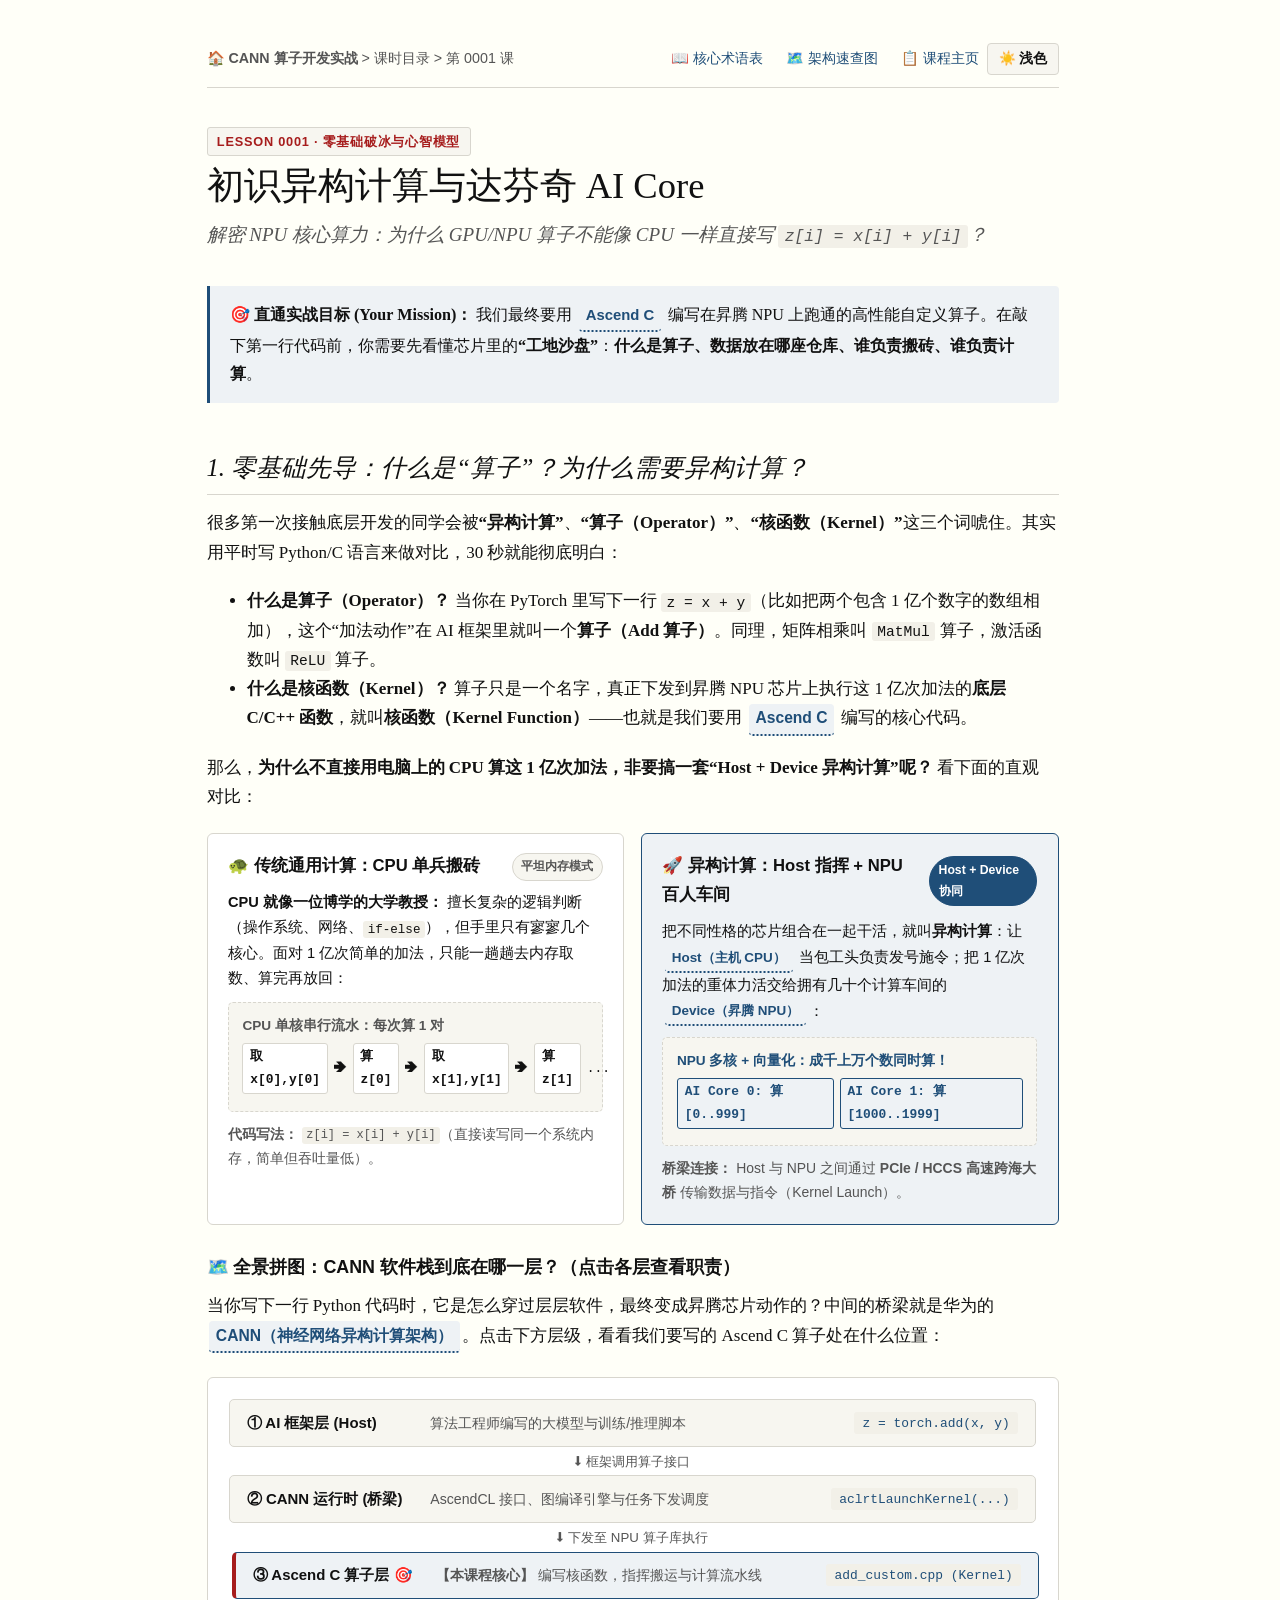
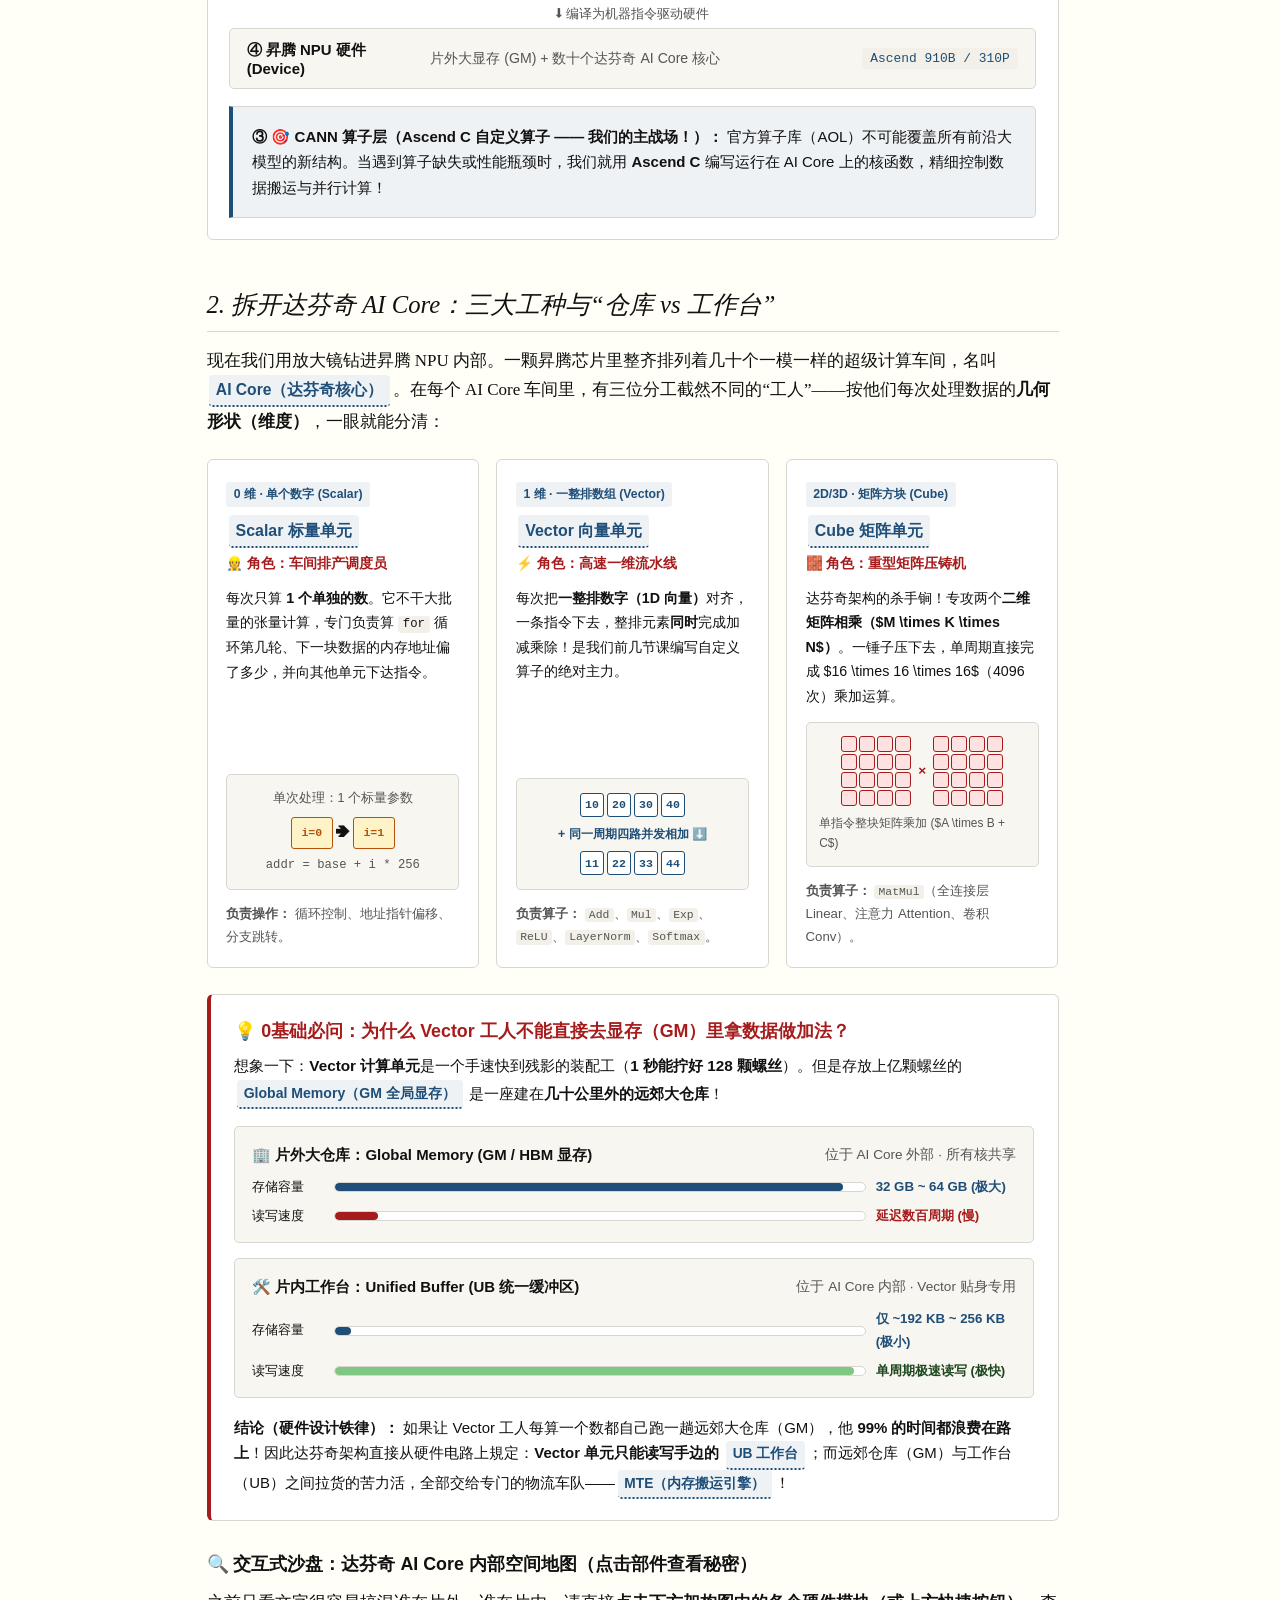
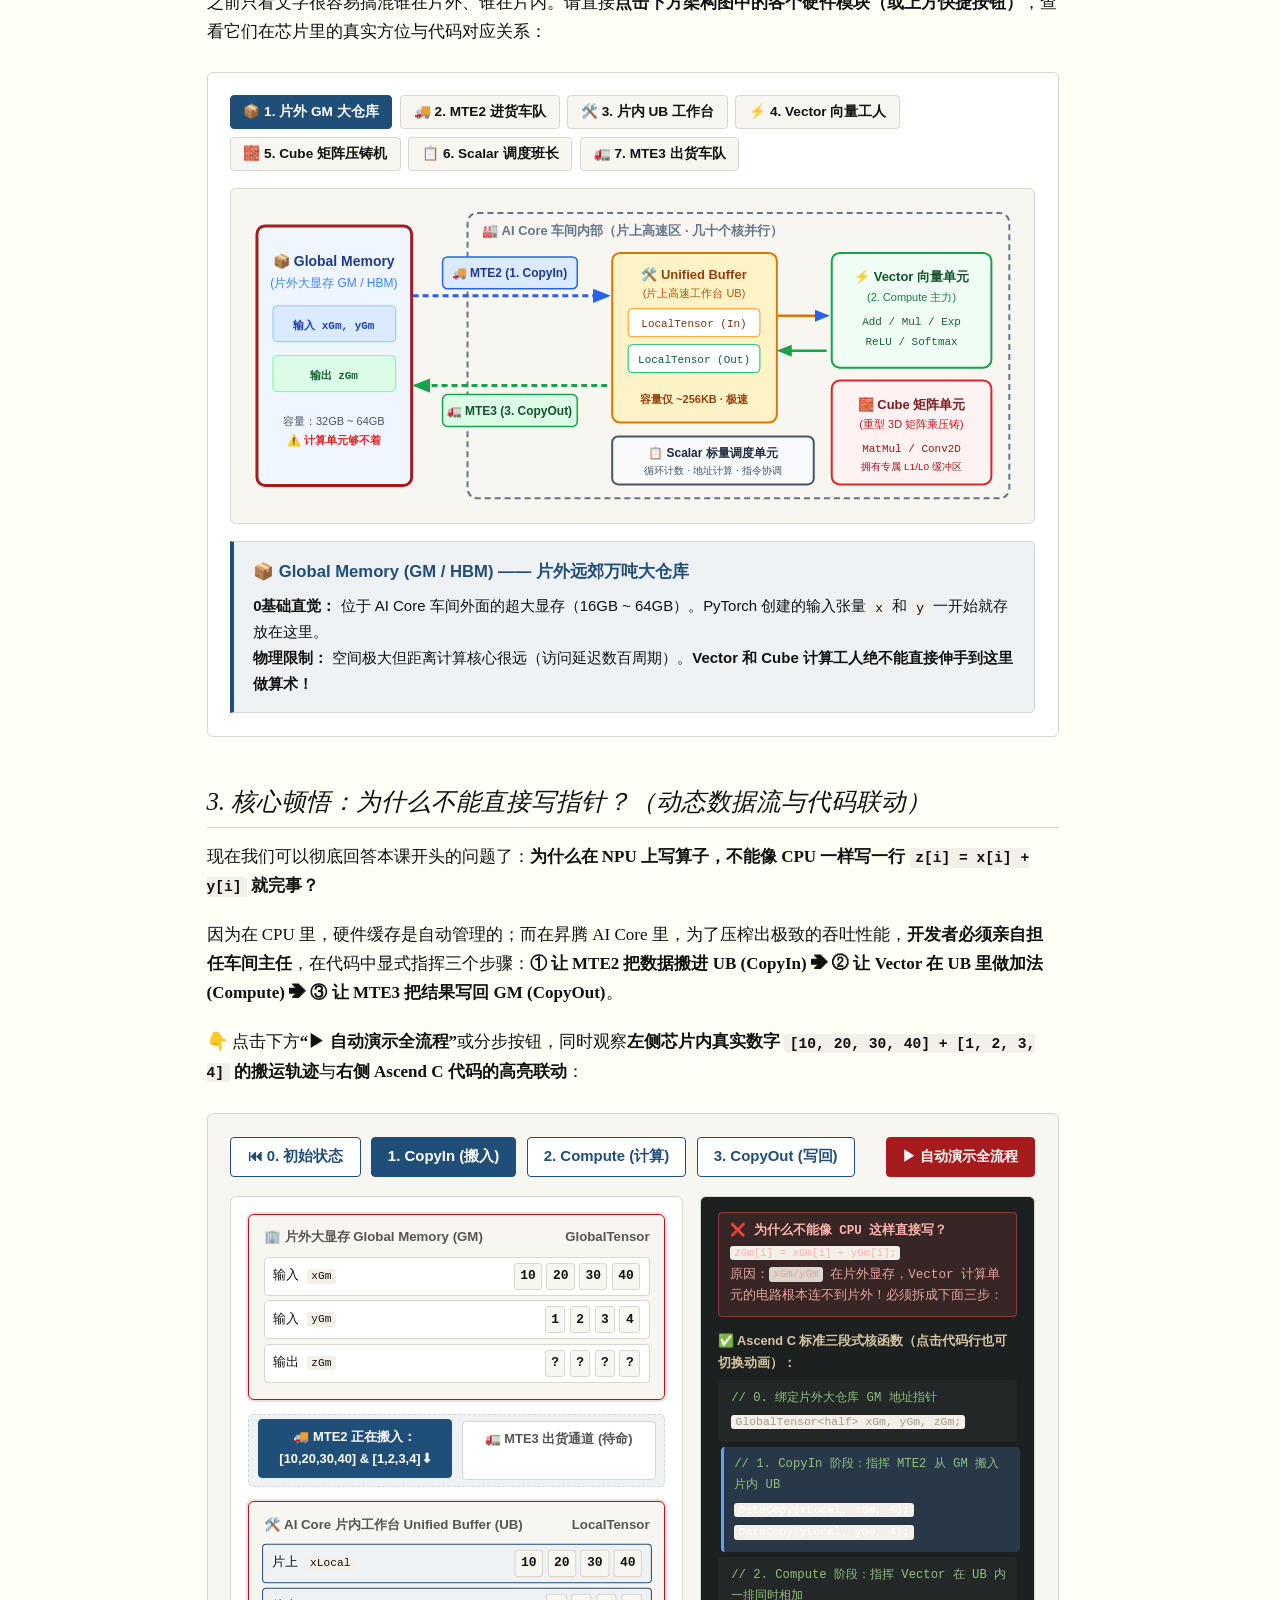
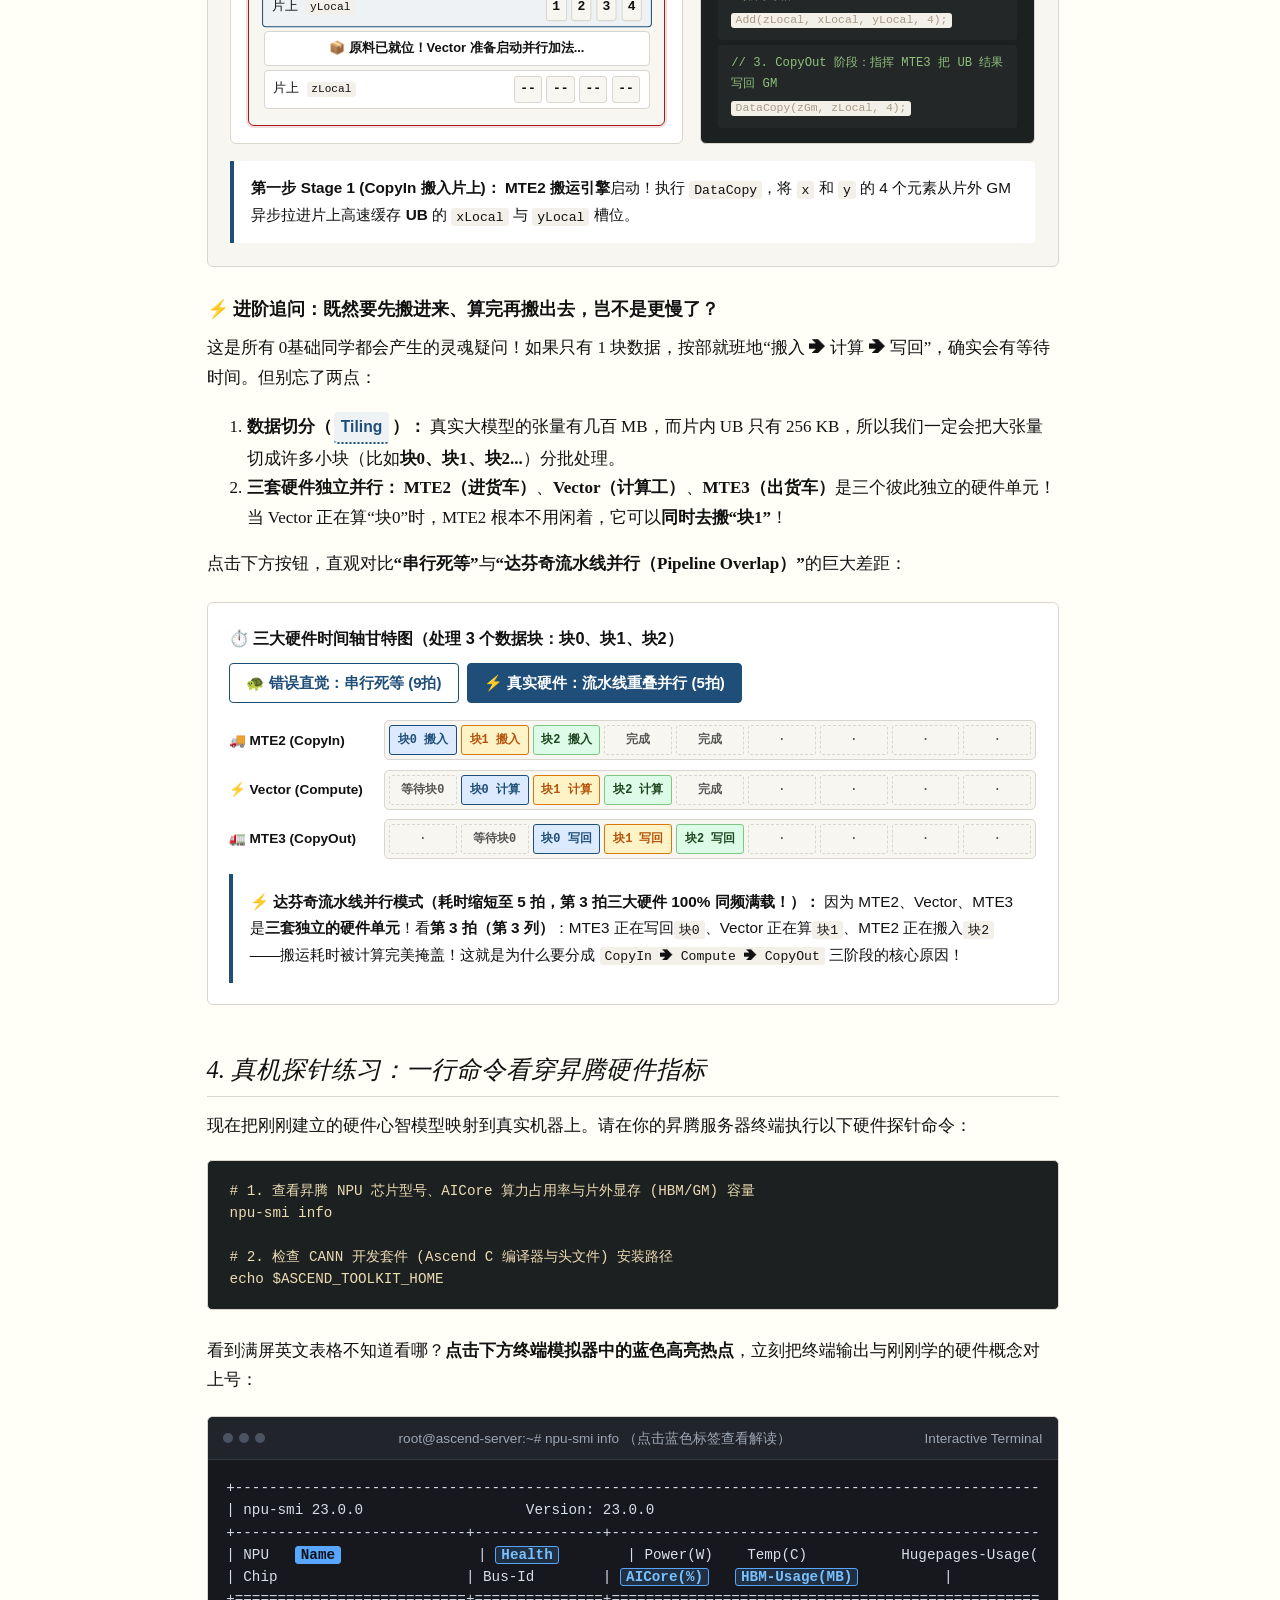
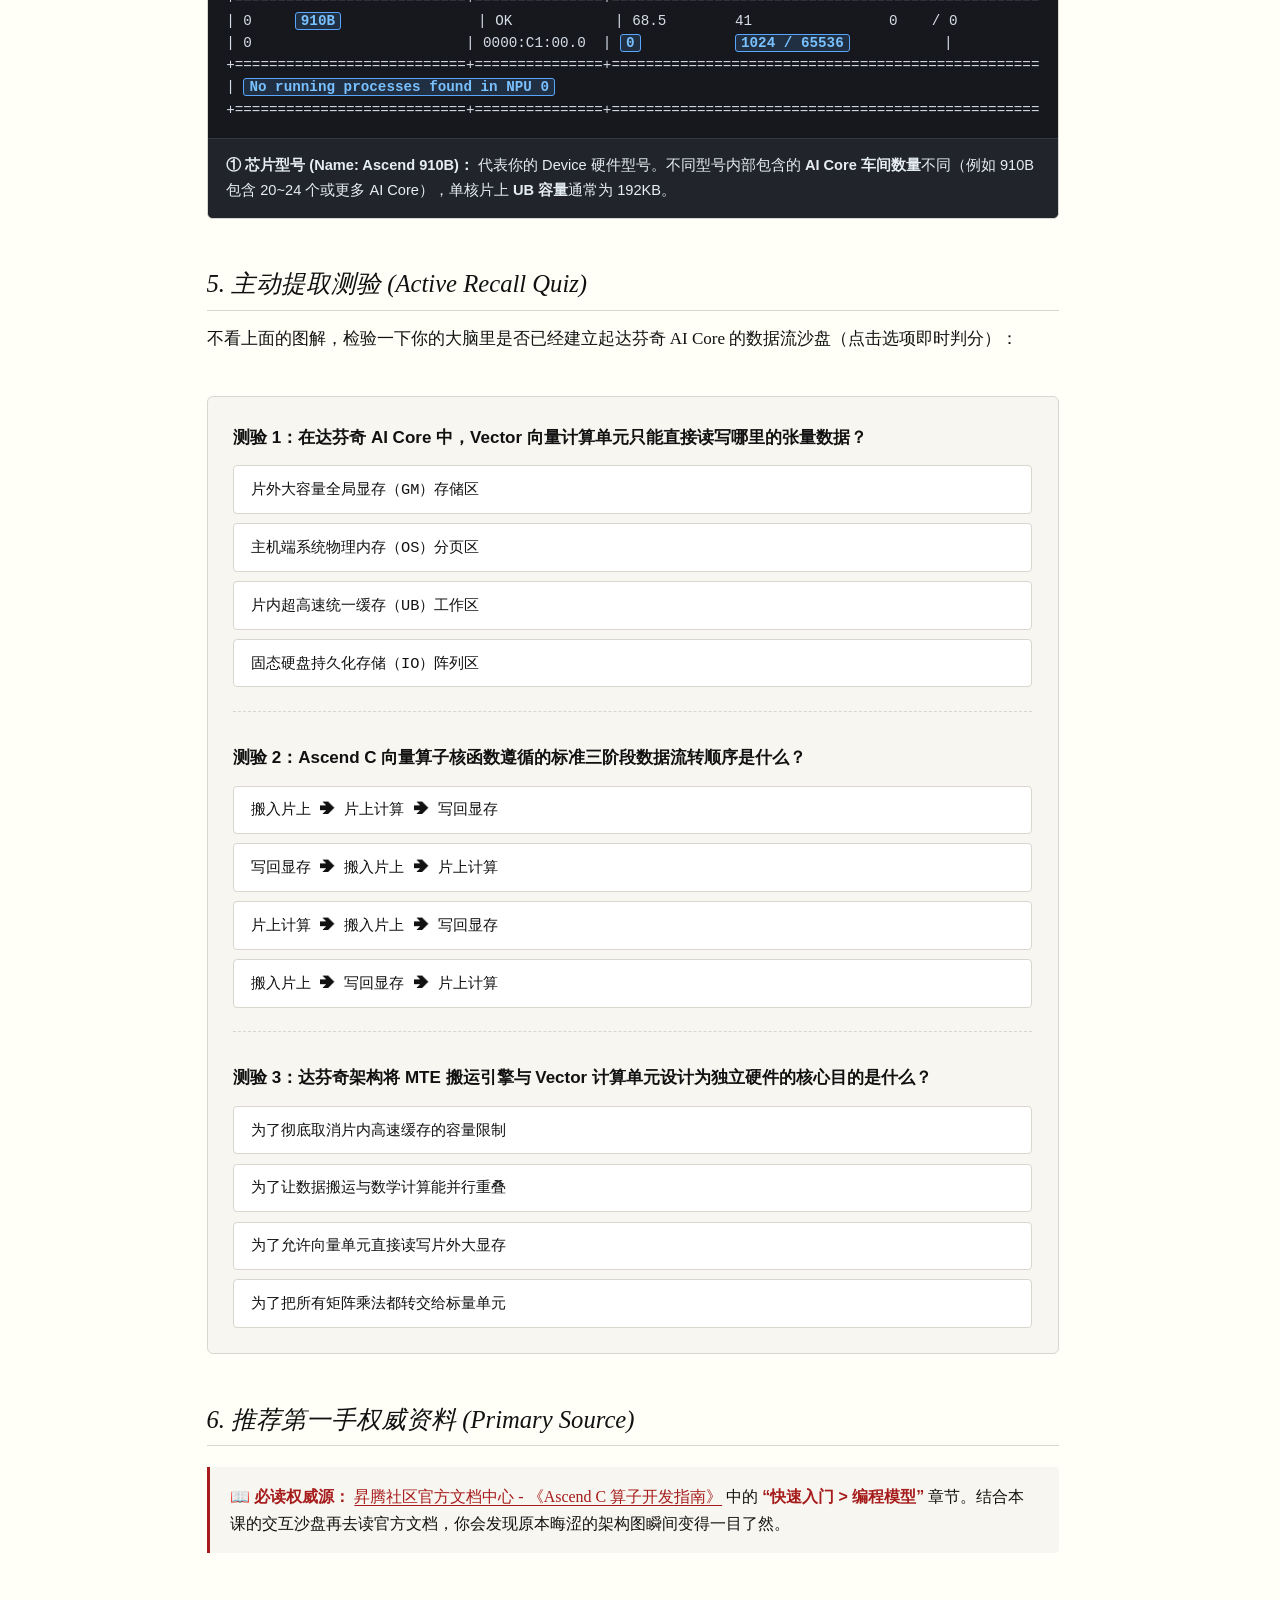
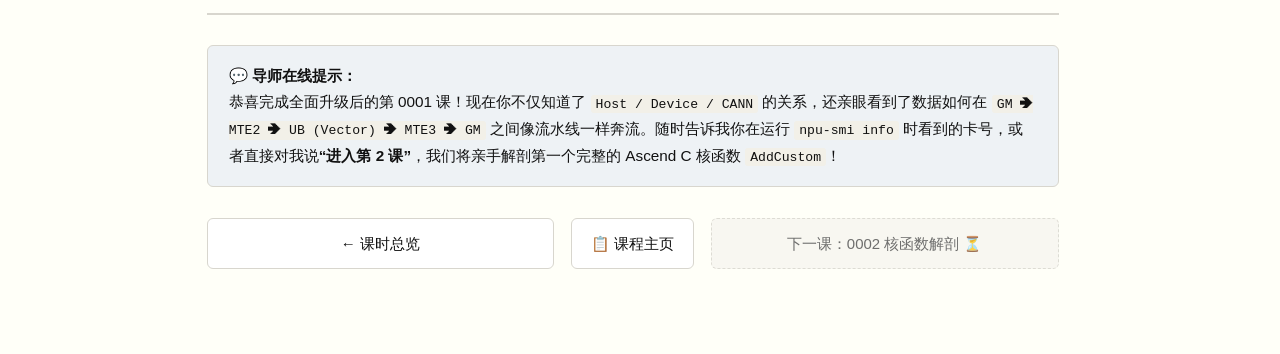
==== commit 17222da2: "feat(lesson-0001): overhaul introductory lesson with interactive diagrams and animations for zero-ba" ====
--- a/lessons/0001-cann-stack-and-aicore.html
+++ b/lessons/0001-cann-stack-and-aicore.html
@@ -4,7 +4,7 @@
   <meta charset="UTF-8">
   <meta name="viewport" content="width=device-width, initial-scale=1.0">
   <meta name="color-scheme" content="light dark">
-  <title>第 0001 课：初识异构计算与达芬奇 AI Core 数据流</title>
+  <title>第 0001 课：初识异构计算与达芬奇 AI Core 数据流 | CANN 算子开发实战</title>
   <script>
     (function() {
       const t = localStorage.getItem('site-theme');
@@ -13,15 +13,15 @@
       }
     })();
   </script>
-  <link rel="stylesheet" href="../assets/style.css?v=20261025">
-  <script src="../assets/quiz.js" defer></script>
-  <script src="../assets/nav-drawer.js?v=20261025" defer></script>
+  <link rel="stylesheet" href="../assets/style.css?v=20261025c">
+  <script src="../assets/quiz.js?v=20261025c" defer></script>
+  <script src="../assets/nav-drawer.js?v=20261025c" defer></script>
 </head>
 <body>
   <a href="#main-content" class="skip-link">跳至主要内容</a>
 
   <header>
-    <nav class="course-nav" aria-label="课程全局导航">
+    <nav class="course-nav" aria-label="课程全局">
       <div><a href="../index.html" style="color:inherit; text-decoration:none; font-weight:700;">🏠 CANN 算子开发实战</a> &gt; 课时目录 &gt; 第 0001 课</div>
       <div class="nav-actions">
         <a href="../reference/glossary.html" data-drawer="glossary">📖 核心术语表</a>
@@ -33,124 +33,643 @@
   </header>
 
   <main id="main-content" tabindex="-1">
-    <span class="badge">Lesson 0001 · 概念与心智模型</span>
+    <span class="badge">Lesson 0001 · 零基础破冰与心智模型</span>
     <h1>初识异构计算与达芬奇 AI Core</h1>
-    <p class="subtitle">解密 NPU 核心算力：为什么 GPU/NPU 算子不能像 CPU 一样直接写指针？</p>
+    <p class="subtitle">解密 NPU 核心算力：为什么 GPU/NPU 算子不能像 CPU 一样直接写 <code>z[i] = x[i] + y[i]</code>？</p>
 
     <div class="mission-tie">
-      <strong>🎯 直通实战目标 (Your Mission)：</strong> 我们最终要实现用 <span class="term-chip" data-term="Ascend C">Ascend C</span> 编写可在昇腾 NPU 上跑通且性能最优的自定义算子。要写出高效算子，第一步不是背诵 API，而是建立硬件数据流动的心智模型——<strong>数据在哪里、谁来计算、谁来搬运</strong>。
-    </div>
-
-    <h2>1. 异构计算的本质：Host（大脑）与 Device（超级工坊）</h2>
-    <p>在传统的 CPU 编程中，计算与内存是平坦且统一的：CPU 直接读取主存中的数组，做完加法再写回主存。但在现代大模型与深度学习场景下，数据量动辄数十 GB，计算密度极高，通用 CPU 难以应对。</p>
-    <p>于是引入了<strong>异构计算（Heterogeneous Computing）</strong>架构：</p>
+      <strong>🎯 直通实战目标 (Your Mission)：</strong> 我们最终要用 <span class="term-chip" data-term="Ascend C">Ascend C</span> 编写在昇腾 NPU 上跑通的高性能自定义算子。在敲下第一行代码前，你需要先看懂芯片里的<strong>“工地沙盘”</strong>：<strong>什么是算子、数据放在哪座仓库、谁负责搬砖、谁负责计算</strong>。
+    </div>
+
+    <!-- =====================================================================
+         SECTION 1: 0基础破冰 —— 算子、核函数与异构计算
+         ===================================================================== -->
+    <h2>1. 零基础先导：什么是“算子”？为什么需要异构计算？</h2>
+
+    <p>很多第一次接触底层开发的同学会被<strong>“异构计算”</strong>、<strong>“算子（Operator）”</strong>、<strong>“核函数（Kernel）”</strong>这三个词唬住。其实用平时写 Python/C 语言来做对比，30 秒就能彻底明白：</p>
+
     <ul>
-      <li><strong>Host（主机 CPU）：</strong> 负责整体业务逻辑控制、网络调度、以及向加速器发送算子下发指令（Kernel Launch）。</li>
-      <li><strong>Device（昇腾 NPU）：</strong> 拥有超高并行度的计算加速卡，负责沉重的大规模张量与矩阵运算。</li>
-      <li><strong>连接总线：</strong> Host 与 Device 之间通过 PCIe 或高速总线（如 HCCS）相连。</li>
+      <li><strong>什么是算子（Operator）？</strong> 当你在 PyTorch 里写下一行 <code>z = x + y</code>（比如把两个包含 1 亿个数字的数组相加），这个“加法动作”在 AI 框架里就叫一个<strong>算子（Add 算子）</strong>。同理，矩阵相乘叫 <code>MatMul</code> 算子，激活函数叫 <code>ReLU</code> 算子。</li>
+      <li><strong>什么是核函数（Kernel）？</strong> 算子只是一个名字，真正下发到昇腾 NPU 芯片上执行这 1 亿次加法的<strong>底层 C/C++ 函数</strong>，就叫<strong>核函数（Kernel Function）</strong>——也就是我们要用 <span class="term-chip" data-term="Ascend C">Ascend C</span> 编写的核心代码。</li>
     </ul>
 
-    <h2>2. 达芬奇 AI Core 内部：三大工种与存储分层</h2>
-    <p>打开昇腾 NPU，其最核心的计算单元叫做 <span class="term-chip" data-term="AI Core">AI Core</span>。不同于 CPU 的通用乱序执行，AI Core 内部高度专业化，明确划分了三类工种：</p>
-    
-    <table>
-      <caption>AI Core 三大内部计算单元职责划分</caption>
-      <thead>
-        <tr>
-          <th scope="col" style="width: 25%;">计算单元</th>
-          <th scope="col" style="width: 25%;">对应现实类比</th>
-          <th scope="col">负责的算子类型与操作</th>
-        </tr>
-      </thead>
-      <tbody>
-        <tr>
-          <td><strong><span class="term-chip" data-term="Cube 单元">Cube 单元</span></strong></td>
-          <td>重型矩阵压铸机</td>
-          <td>大颗粒度矩阵乘法（$M \times K \times N$）。大模型注意力和全连接层的主力。</td>
-        </tr>
-        <tr>
-          <td><strong><span class="term-chip" data-term="Vector 单元">Vector 单元</span></strong></td>
-          <td>高速向量流水线</td>
-          <td>一维张量元素级运算（加法、乘法、ReLU、GeLU、LayerNorm、Softmax）。</td>
-        </tr>
-        <tr>
-          <td><strong><span class="term-chip" data-term="Scalar 单元">Scalar 单元</span></strong></td>
-          <td>车间排产调度员</td>
-          <td>标量运算、循环控制计数、地址指针计算、分支跳转等逻辑控制。</td>
-        </tr>
-      </tbody>
-    </table>
-
-    <div class="margin-note">
-      <strong>⚠️ 核心认知铁律：</strong> 片外大容量显存（<span class="term-chip" data-term="Global Memory (GM)">Global Memory / GM</span>）容量大但访问速度慢；AI Core 内部的高速缓存（<span class="term-chip" data-term="Unified Buffer (UB)">Unified Buffer / UB</span>）速度极快但容量极小（只有几百 KB）。<strong>Vector 计算单元无法直接计算 GM 中的数据！</strong>
-    </div>
-
-    <h2>3. 算子流水线交互模拟器：CopyIn ➔ Compute ➔ CopyOut</h2>
-    <p>在 <span class="term-chip" data-term="Ascend C">Ascend C</span> 算子中，所有 Vector 运算都必须遵循严密的三阶段流水线。点击下方按钮观察数据流的跃迁：</p>
-
-    <div class="sim-panel">
-      <div class="sim-controls" role="tablist" aria-label="流水线阶段切换">
-        <button class="sim-btn active" data-sim-step="1" data-target-node="node-gm-in" aria-selected="true" data-desc="<strong>阶段 1 (CopyIn)：</strong> MTE 搬运引擎启动，将待计算的张量切片从片外 Global Memory 异步搬运到片内高速 Unified Buffer (UB)。">第一步：CopyIn (搬入片上)</button>
-        <button class="sim-btn" data-sim-step="2" data-target-node="node-ub-compute" aria-selected="false" data-desc="<strong>阶段 2 (Compute)：</strong> 向量计算单元 (Vector) 介入，在片上 UB 内直接执行高并行度的向量数学计算（如元素相加），单周期极速产出。">第二步：Compute (片上计算)</button>
-        <button class="sim-btn" data-sim-step="3" data-target-node="node-gm-out" aria-selected="false" data-desc="<strong>阶段 3 (CopyOut)：</strong> MTE 搬运引擎将计算完成的片上结果从 UB 写回到片外 Global Memory，释放片上缓存以供下一批处理。">第三步：CopyOut (写回显存)</button>
-      </div>
-
-      <div class="sim-stage-grid">
-        <div class="sim-node active-node" data-node-id="node-gm-in" aria-current="step">
-          <div class="sim-node-title">1. CopyIn 阶段</div>
-          <div class="sim-node-sub">GM ➔ UB (<span class="term-chip" data-term="MTE (搬运引擎)">MTE 引擎</span>)</div>
-        </div>
-        <div class="sim-node" data-node-id="node-ub-compute">
-          <div class="sim-node-title">2. Compute 阶段</div>
-          <div class="sim-node-sub">UB 内部运算 (<span class="term-chip" data-term="Vector 单元">Vector 单元</span>)</div>
-        </div>
-        <div class="sim-node" data-node-id="node-gm-out">
-          <div class="sim-node-title">3. CopyOut 阶段</div>
-          <div class="sim-node-sub">UB ➔ GM (<span class="term-chip" data-term="MTE (搬运引擎)">MTE 引擎</span>)</div>
-        </div>
-      </div>
-
-      <div class="sim-status" id="sim-status-text" aria-live="polite">
-        <strong>阶段 1 (CopyIn)：</strong> MTE 搬运引擎启动，将待计算的张量切片从片外 Global Memory 异步搬运到片内高速 Unified Buffer (UB)。
-      </div>
-    </div>
-
-    <h2>4. 真机探针练习 (Hands-on Verification)</h2>
-    <p>你手头有昇腾硬件环境。请在终端连接到昇腾机器，执行以下探针命令，查看你的昇腾 NPU 硬件配置：</p>
-    <pre><code># 查看昇腾芯片型号、驱动版本及温度功耗
-npu-smi info</code></pre>
-    <p><strong>实操自检清单：</strong></p>
+    <p>那么，<strong>为什么不直接用电脑上的 CPU 算这 1 亿次加法，非要搞一套“Host + Device 异构计算”呢？</strong> 看下面的直观对比：</p>
+
+    <div class="analogy-grid">
+      <div class="analogy-card">
+        <div class="analogy-card-header">
+          <span>🐢 传统通用计算：CPU 单兵搬砖</span>
+          <span class="analogy-pill">平坦内存模式</span>
+        </div>
+        <p style="font-size:0.86rem; margin-bottom:0.5rem;">
+          <strong>CPU 就像一位博学的大学教授：</strong> 擅长复杂的逻辑判断（操作系统、网络、<code>if-else</code>），但手里只有寥寥几个核心。面对 1 亿次简单的加法，只能一趟趟去内存取数、算完再放回：
+        </p>
+        <div class="brick-demo" aria-hidden="true">
+          <div style="font-weight:600; color:var(--ink-muted); margin-bottom:0.25rem;">CPU 单核串行流水：每次算 1 对</div>
+          <div class="brick-lane">
+            <span class="brick-box">取 x[0],y[0]</span> ➔ <span class="brick-box">算 z[0]</span> ➔ <span class="brick-box">取 x[1],y[1]</span> ➔ <span class="brick-box">算 z[1]</span> ...
+          </div>
+        </div>
+        <p style="font-size:0.82rem; color:var(--ink-muted); margin-bottom:0;">
+          <strong>代码写法：</strong> <code>z[i] = x[i] + y[i]</code>（直接读写同一个系统内存，简单但吞吐量低）。
+        </p>
+      </div>
+
+      <div class="analogy-card highlight-card">
+        <div class="analogy-card-header">
+          <span>🚀 异构计算：Host 指挥 + NPU 百人车间</span>
+          <span class="analogy-pill">Host + Device 协同</span>
+        </div>
+        <p style="font-size:0.86rem; margin-bottom:0.5rem;">
+          把不同性格的芯片组合在一起干活，就叫<strong>异构计算</strong>：让 <strong><span class="term-chip" data-term="Host 与 Device">Host（主机 CPU）</span></strong> 当包工头负责发号施令；把 1 亿次加法的重体力活交给拥有几十个计算车间的 <strong><span class="term-chip" data-term="Host 与 Device">Device（昇腾 NPU）</span></strong>：
+        </p>
+        <div class="brick-demo" aria-hidden="true">
+          <div style="font-weight:600; color:var(--accent-blue); margin-bottom:0.25rem;">NPU 多核 + 向量化：成千上万个数同时算！</div>
+          <div class="brick-lane">
+            <span class="brick-box parallel">AI Core 0: 算 [0..999]</span>
+            <span class="brick-box parallel">AI Core 1: 算 [1000..1999]</span>
+          </div>
+        </div>
+        <p style="font-size:0.82rem; color:var(--ink-muted); margin-bottom:0;">
+          <strong>桥梁连接：</strong> Host 与 NPU 之间通过 <strong>PCIe / HCCS 高速跨海大桥</strong> 传输数据与指令（Kernel Launch）。
+        </p>
+      </div>
+    </div>
+
+    <h3>🗺️ 全景拼图：CANN 软件栈到底在哪一层？（点击各层查看职责）</h3>
+    <p>当你写下一行 Python 代码时，它是怎么穿过层层软件，最终变成昇腾芯片动作的？中间的桥梁就是华为的 <strong><span class="term-chip" data-term="CANN">CANN（神经网络异构计算架构）</span></strong>。点击下方层级，看看我们要写的 Ascend C 算子处在什么位置：</p>
+
+    <div class="cann-stack-box">
+      <div class="stack-layers" role="group" aria-label="CANN 软硬件分层结构（点击查看详情）">
+        <button type="button" class="stack-layer-btn" aria-pressed="false"
+                data-stack-detail="<strong>① 上层 AI 框架层（PyTorch / MindSpore）：</strong> 算法工程师写模型的地方（运行在 <strong>Host CPU</strong> 上）。当你调用 <code>torch.add(x, y)</code> 时，框架并不自己做数学运算，而是向下请求 CANN 执行对应的底层算子。">
+          <span class="stack-layer-name">① AI 框架层 (Host)</span>
+          <span class="stack-layer-desc">算法工程师编写的大模型与训练/推理脚本</span>
+          <span class="stack-layer-code">z = torch.add(x, y)</span>
+        </button>
+
+        <div class="stack-arrow" aria-hidden="true">⬇ 框架调用算子接口</div>
+
+        <button type="button" class="stack-layer-btn" aria-pressed="false"
+                data-stack-detail="<strong>② CANN 调度与运行时层（GE 图引擎 / AscendCL / Runtime）：</strong> 扮演“总调度官”。它负责在 NPU 显存上分配空间、计算切分策略（Tiling），并通过 PCIe 总线向 NPU 发送<strong>核函数启动命令（Kernel Launch）</strong>。">
+          <span class="stack-layer-name">② CANN 运行时 (桥梁)</span>
+          <span class="stack-layer-desc">AscendCL 接口、图编译引擎与任务下发调度</span>
+          <span class="stack-layer-code">aclrtLaunchKernel(...)</span>
+        </button>
+
+        <div class="stack-arrow" aria-hidden="true">⬇ 下发至 NPU 算子库执行</div>
+
+        <button type="button" class="stack-layer-btn is-ours active" aria-pressed="true"
+                data-stack-detail="<strong>③ 🎯 CANN 算子层（Ascend C 自定义算子 —— 我们的主战场！）：</strong> 官方算子库（AOL）不可能覆盖所有前沿大模型的新结构。当遇到算子缺失或性能瓶颈时，我们就用 <strong>Ascend C</strong> 编写运行在 AI Core 上的核函数，精细控制数据搬运与并行计算！">
+          <span class="stack-layer-name">③ Ascend C 算子层 🎯</span>
+          <span class="stack-layer-desc"><strong>【本课程核心】</strong> 编写核函数，指挥搬运与计算流水线</span>
+          <span class="stack-layer-code">add_custom.cpp (Kernel)</span>
+        </button>
+
+        <div class="stack-arrow" aria-hidden="true">⬇ 编译为机器指令驱动硬件</div>
+
+        <button type="button" class="stack-layer-btn" aria-pressed="false"
+                data-stack-detail="<strong>④ 昇腾 NPU 硬件层（达芬奇 AI Core）：</strong> 真正的物理硅片车间！每颗昇腾芯片内含数十个 <strong>AI Core</strong>，里面驻扎着 MTE 搬运车队和 Cube / Vector / Scalar 三大计算工种。">
+          <span class="stack-layer-name">④ 昇腾 NPU 硬件 (Device)</span>
+          <span class="stack-layer-desc">片外大显存 (GM) + 数十个达芬奇 AI Core 核心</span>
+          <span class="stack-layer-code">Ascend 910B / 310P</span>
+        </button>
+      </div>
+
+      <div id="cann-stack-detail" class="arch-detail-panel" aria-live="polite">
+        <strong>③ 🎯 CANN 算子层（Ascend C 自定义算子 —— 我们的主战场！）：</strong> 官方算子库（AOL）不可能覆盖所有前沿大模型的新结构。当遇到算子缺失或性能瓶颈时，我们就用 <strong>Ascend C</strong> 编写运行在 AI Core 上的核函数，精细控制数据搬运与并行计算！
+      </div>
+    </div>
+
+    <!-- =====================================================================
+         SECTION 2: 达芬奇 AI Core 内部 —— 三大工种几何图解与空间拓扑
+         ===================================================================== -->
+    <h2>2. 拆开达芬奇 AI Core：三大工种与“仓库 vs 工作台”</h2>
+
+    <p>现在我们用放大镜钻进昇腾 NPU 内部。一颗昇腾芯片里整齐排列着几十个一模一样的超级计算车间，名叫 <strong><span class="term-chip" data-term="AI Core">AI Core（达芬奇核心）</span></strong>。在每个 AI Core 车间里，有三位分工截然不同的“工人”——按他们每次处理数据的<strong>几何形状（维度）</strong>，一眼就能分清：</p>
+
+    <div class="unit-cards-grid">
+      <!-- Scalar: 0D -->
+      <div class="unit-card">
+        <div class="unit-card-top">
+          <span class="unit-dim-tag">0 维 · 单个数字 (Scalar)</span>
+          <h3><span class="term-chip" data-term="Scalar 单元">Scalar 标量单元</span></h3>
+          <div class="unit-role-sub">👷 角色：车间排产调度员</div>
+          <p style="font-size:0.84rem; margin-bottom:0;">
+            每次只算 <strong>1 个单独的数</strong>。它不干大批量的张量计算，专门负责算 <code>for</code> 循环第几轮、下一块数据的内存地址偏了多少，并向其他单元下达指令。
+          </p>
+        </div>
+        <div>
+          <div class="unit-visual-stage" aria-hidden="true">
+            <div style="font-size:0.74rem; color:var(--ink-muted);">单次处理：1 个标量参数</div>
+            <div class="geo-row">
+              <span class="geo-cell scalar-cell">i=0</span>
+              <span style="font-size:0.8rem; font-weight:700;">➔</span>
+              <span class="geo-cell scalar-cell">i=1</span>
+            </div>
+            <div style="font-family:var(--font-mono); font-size:0.72rem; color:var(--ink-muted);">addr = base + i * 256</div>
+          </div>
+          <div style="font-size:0.78rem; color:var(--ink-muted);">
+            <strong>负责操作：</strong> 循环控制、地址指针偏移、分支跳转。
+          </div>
+        </div>
+      </div>
+
+      <!-- Vector: 1D -->
+      <div class="unit-card">
+        <div class="unit-card-top">
+          <span class="unit-dim-tag">1 维 · 一整排数组 (Vector)</span>
+          <h3><span class="term-chip" data-term="Vector 单元">Vector 向量单元</span></h3>
+          <div class="unit-role-sub">⚡ 角色：高速一维流水线</div>
+          <p style="font-size:0.84rem; margin-bottom:0;">
+            每次把<strong>一整排数字（1D 向量）</strong>对齐，一条指令下去，整排元素<strong>同时</strong>完成加减乘除！是我们前几节课编写自定义算子的绝对主力。
+          </p>
+        </div>
+        <div>
+          <div class="unit-visual-stage" aria-hidden="true">
+            <div class="geo-row">
+              <span class="geo-cell">10</span><span class="geo-cell">20</span><span class="geo-cell">30</span><span class="geo-cell">40</span>
+            </div>
+            <div style="font-size:0.72rem; font-weight:700; color:var(--accent-blue);">+ 同一周期四路并发相加 ⬇️</div>
+            <div class="geo-row">
+              <span class="geo-cell">11</span><span class="geo-cell">22</span><span class="geo-cell">33</span><span class="geo-cell">44</span>
+            </div>
+          </div>
+          <div style="font-size:0.78rem; color:var(--ink-muted);">
+            <strong>负责算子：</strong> <code>Add</code>、<code>Mul</code>、<code>Exp</code>、<code>ReLU</code>、<code>LayerNorm</code>、<code>Softmax</code>。
+          </div>
+        </div>
+      </div>
+
+      <!-- Cube: 2D/3D -->
+      <div class="unit-card">
+        <div class="unit-card-top">
+          <span class="unit-dim-tag">2D/3D · 矩阵方块 (Cube)</span>
+          <h3><span class="term-chip" data-term="Cube 单元">Cube 矩阵单元</span></h3>
+          <div class="unit-role-sub">🧱 角色：重型矩阵压铸机</div>
+          <p style="font-size:0.84rem; margin-bottom:0;">
+            达芬奇架构的杀手锏！专攻两个<strong>二维矩阵相乘（$M \times K \times N$）</strong>。一锤子压下去，单周期直接完成 $16 \times 16 \times 16$（4096 次）乘加运算。
+          </p>
+        </div>
+        <div>
+          <div class="unit-visual-stage" aria-hidden="true">
+            <div class="cube-matrix-pair">
+              <div class="cube-grid-4x4">
+                <span class="geo-cell cube-cell"></span><span class="geo-cell cube-cell"></span><span class="geo-cell cube-cell"></span><span class="geo-cell cube-cell"></span>
+                <span class="geo-cell cube-cell"></span><span class="geo-cell cube-cell"></span><span class="geo-cell cube-cell"></span><span class="geo-cell cube-cell"></span>
+                <span class="geo-cell cube-cell"></span><span class="geo-cell cube-cell"></span><span class="geo-cell cube-cell"></span><span class="geo-cell cube-cell"></span>
+                <span class="geo-cell cube-cell"></span><span class="geo-cell cube-cell"></span><span class="geo-cell cube-cell"></span><span class="geo-cell cube-cell"></span>
+              </div>
+              <span style="font-weight:700; font-size:0.8rem; color:var(--accent);">×</span>
+              <div class="cube-grid-4x4">
+                <span class="geo-cell cube-cell"></span><span class="geo-cell cube-cell"></span><span class="geo-cell cube-cell"></span><span class="geo-cell cube-cell"></span>
+                <span class="geo-cell cube-cell"></span><span class="geo-cell cube-cell"></span><span class="geo-cell cube-cell"></span><span class="geo-cell cube-cell"></span>
+                <span class="geo-cell cube-cell"></span><span class="geo-cell cube-cell"></span><span class="geo-cell cube-cell"></span><span class="geo-cell cube-cell"></span>
+                <span class="geo-cell cube-cell"></span><span class="geo-cell cube-cell"></span><span class="geo-cell cube-cell"></span><span class="geo-cell cube-cell"></span>
+              </div>
+            </div>
+            <div style="font-size:0.7rem; color:var(--ink-muted);">单指令整块矩阵乘加 ($A \times B + C$)</div>
+          </div>
+          <div style="font-size:0.78rem; color:var(--ink-muted);">
+            <strong>负责算子：</strong> <code>MatMul</code>（全连接层 Linear、注意力 Attention、卷积 Conv）。
+          </div>
+        </div>
+      </div>
+    </div>
+
+    <!-- 为什么不能直接算 GM？远郊大仓库 vs 手边工作台 -->
+    <div class="memory-wall-box">
+      <div style="font-weight:700; font-size:1.05rem; color:var(--accent); margin-bottom:0.4rem;">
+        💡 0基础必问：为什么 Vector 工人不能直接去显存（GM）里拿数据做加法？
+      </div>
+      <p style="font-size:0.9rem; margin-bottom:0.6rem;">
+        想象一下：<strong>Vector 计算单元</strong>是一个手速快到残影的装配工（<strong>1 秒能拧好 128 颗螺丝</strong>）。但是存放上亿颗螺丝的 <strong><span class="term-chip" data-term="Global Memory (GM)">Global Memory（GM 全局显存）</span></strong> 是一座建在<strong>几十公里外的远郊大仓库</strong>！
+      </p>
+
+      <div class="memory-compare-rows">
+        <div class="mem-tier-row">
+          <div class="mem-tier-head">
+            <strong>🏢 片外大仓库：Global Memory (GM / HBM 显存)</strong>
+            <span style="color:var(--ink-muted); font-size:0.8rem;">位于 AI Core 外部 · 所有核共享</span>
+          </div>
+          <div class="mem-bars-grid">
+            <span>存储容量</span>
+            <div class="mem-bar-track"><div class="mem-bar-fill gm-cap"></div></div>
+            <strong style="color:var(--accent-blue);">32 GB ~ 64 GB (极大)</strong>
+          </div>
+          <div class="mem-bars-grid">
+            <span>读写速度</span>
+            <div class="mem-bar-track"><div class="mem-bar-fill gm-spd"></div></div>
+            <strong style="color:var(--accent);">延迟数百周期 (慢)</strong>
+          </div>
+        </div>
+
+        <div class="mem-tier-row">
+          <div class="mem-tier-head">
+            <strong>🛠️ 片内工作台：Unified Buffer (UB 统一缓冲区)</strong>
+            <span style="color:var(--ink-muted); font-size:0.8rem;">位于 AI Core 内部 · Vector 贴身专用</span>
+          </div>
+          <div class="mem-bars-grid">
+            <span>存储容量</span>
+            <div class="mem-bar-track"><div class="mem-bar-fill ub-cap"></div></div>
+            <strong style="color:var(--accent-blue);">仅 ~192 KB ~ 256 KB (极小)</strong>
+          </div>
+          <div class="mem-bars-grid">
+            <span>读写速度</span>
+            <div class="mem-bar-track"><div class="mem-bar-fill ub-spd"></div></div>
+            <strong style="color:var(--success-ink);">单周期极速读写 (极快)</strong>
+          </div>
+        </div>
+      </div>
+
+      <p style="font-size:0.88rem; margin-bottom:0;">
+        <strong>结论（硬件设计铁律）：</strong> 如果让 Vector 工人每算一个数都自己跑一趟远郊大仓库（GM），他 <strong>99% 的时间都浪费在路上</strong>！因此达芬奇架构直接从硬件电路上規定：<strong>Vector 单元只能读写手边的 <span class="term-chip" data-term="Unified Buffer (UB)">UB 工作台</span></strong>；而远郊仓库（GM）与工作台（UB）之间拉货的苦力活，全部交给专门的物流车队——<strong><span class="term-chip" data-term="MTE (搬运引擎)">MTE（内存搬运引擎）</span></strong>！
+      </p>
+    </div>
+
+    <!-- 交互式 SVG 硬件拓扑沙盘 -->
+    <h3>🔍 交互式沙盘：达芬奇 AI Core 内部空间地图（点击部件查看秘密）</h3>
+    <p>之前只看文字很容易搞混谁在片外、谁在片内。请直接<strong>点击下方架构图中的各个硬件模块（或上方快捷按钮）</strong>，查看它们在芯片里的真实方位与代码对应关系：</p>
+
+    <div class="arch-explorer">
+      <div class="arch-quick-btns" role="group" aria-label="硬件部件快速选择">
+        <button type="button" class="hw-node-btn active" data-hw-target="gm" aria-pressed="true">📦 1. 片外 GM 大仓库</button>
+        <button type="button" class="hw-node-btn" data-hw-target="mte2" aria-pressed="false">🚚 2. MTE2 进货车队</button>
+        <button type="button" class="hw-node-btn" data-hw-target="ub" aria-pressed="false">🛠️ 3. 片内 UB 工作台</button>
+        <button type="button" class="hw-node-btn" data-hw-target="vector" aria-pressed="false">⚡ 4. Vector 向量工人</button>
+        <button type="button" class="hw-node-btn" data-hw-target="cube" aria-pressed="false">🧱 5. Cube 矩阵压铸机</button>
+        <button type="button" class="hw-node-btn" data-hw-target="scalar" aria-pressed="false">📋 6. Scalar 调度班长</button>
+        <button type="button" class="hw-node-btn" data-hw-target="mte3" aria-pressed="false">🚛 7. MTE3 出货车队</button>
+      </div>
+
+      <div class="arch-svg-stage">
+        <svg class="arch-svg" viewBox="0 0 780 310" role="img" aria-labelledby="svg-arch-title">
+          <title id="svg-arch-title">达芬奇 AI Core 内部存储与计算单元拓扑交互图</title>
+          <defs>
+            <marker id="arrow-blue" viewBox="0 0 10 10" refX="8" refY="5" markerWidth="6" markerHeight="6" orient="auto-start-reverse">
+              <path d="M 0 1 L 10 5 L 0 9 z" fill="#2563eb" />
+            </marker>
+            <marker id="arrow-green" viewBox="0 0 10 10" refX="8" refY="5" markerWidth="6" markerHeight="6" orient="auto-start-reverse">
+              <path d="M 0 1 L 10 5 L 0 9 z" fill="#16a34a" />
+            </marker>
+          </defs>
+
+          <!-- Outer AI Core Boundary on Right -->
+          <rect x="225" y="12" width="543" height="286" rx="10" fill="none" stroke="#64748b" stroke-width="2" stroke-dasharray="6 4" />
+          <text x="240" y="34" font-size="13" font-weight="700" fill="#64748b" font-family="sans-serif">🏭 AI Core 车间内部（片上高速区 · 几十个核并行）</text>
+
+          <!-- 1. Global Memory (GM) on Left -->
+          <g class="svg-hw-group active-hw" data-hw-id="gm" role="button" tabindex="0" aria-label="Global Memory 片外全局显存">
+            <rect class="hw-rect" x="14" y="25" width="155" height="260" rx="8" fill="#eff6ff" stroke="#2563eb" stroke-width="2" />
+            <text x="91" y="65" text-anchor="middle" font-size="14" font-weight="700" fill="#1e3a8a" font-family="sans-serif">📦 Global Memory</text>
+            <text x="91" y="86" text-anchor="middle" font-size="12" fill="#3b82f6" font-family="sans-serif">(片外大显存 GM / HBM)</text>
+            <rect x="30" y="105" width="123" height="36" rx="4" fill="#dbeafe" stroke="#93c5fd" />
+            <text x="91" y="128" text-anchor="middle" font-size="11" font-weight="600" fill="#1e40af" font-family="monospace">输入 xGm, yGm</text>
+            <rect x="30" y="155" width="123" height="36" rx="4" fill="#dcfce7" stroke="#86efac" />
+            <text x="91" y="178" text-anchor="middle" font-size="11" font-weight="600" fill="#166534" font-family="monospace">输出 zGm</text>
+            <text x="91" y="225" text-anchor="middle" font-size="11" fill="#475569" font-family="sans-serif">容量：32GB ~ 64GB</text>
+            <text x="91" y="244" text-anchor="middle" font-size="11" font-weight="700" fill="#dc2626" font-family="sans-serif">⚠️ 计算单元够不着</text>
+          </g>
+
+          <!-- 2. MTE2 (GM -> UB) -->
+          <g class="svg-hw-group" data-hw-id="mte2" role="button" tabindex="0" aria-label="MTE2 进货搬运引擎">
+            <line class="flow-dash" x1="170" y1="95" x2="365" y2="95" stroke="#2563eb" stroke-width="3" marker-end="url(#arrow-blue)" />
+            <rect class="hw-rect" x="200" y="56" width="135" height="32" rx="5" fill="#dbeafe" stroke="#2563eb" stroke-width="1.5" />
+            <text x="267" y="76" text-anchor="middle" font-size="12" font-weight="700" fill="#1e3a8a" font-family="sans-serif">🚚 MTE2 (1. CopyIn)</text>
+          </g>
+
+          <!-- 7. MTE3 (UB -> GM) -->
+          <g class="svg-hw-group" data-hw-id="mte3" role="button" tabindex="0" aria-label="MTE3 出货搬运引擎">
+            <line class="flow-dash" x1="365" y1="185" x2="173" y2="185" stroke="#16a34a" stroke-width="3" marker-end="url(#arrow-green)" />
+            <rect class="hw-rect" x="200" y="194" width="135" height="32" rx="5" fill="#dcfce7" stroke="#16a34a" stroke-width="1.5" />
+            <text x="267" y="214" text-anchor="middle" font-size="12" font-weight="700" fill="#14532d" font-family="sans-serif">🚛 MTE3 (3. CopyOut)</text>
+          </g>
+
+          <!-- 3. Unified Buffer (UB) -->
+          <g class="svg-hw-group" data-hw-id="ub" role="button" tabindex="0" aria-label="Unified Buffer 片上统一缓冲区">
+            <rect class="hw-rect" x="370" y="52" width="165" height="170" rx="8" fill="#fef3c7" stroke="#d97706" stroke-width="2" />
+            <text x="452" y="78" text-anchor="middle" font-size="13" font-weight="700" fill="#92400e" font-family="sans-serif">🛠️ Unified Buffer</text>
+            <text x="452" y="96" text-anchor="middle" font-size="11" fill="#b45309" font-family="sans-serif">(片上高速工作台 UB)</text>
+            <rect x="386" y="108" width="132" height="28" rx="4" fill="#ffffff" stroke="#f59e0b" />
+            <text x="452" y="126" text-anchor="middle" font-size="11" font-family="monospace" fill="#78350f">LocalTensor (In)</text>
+            <rect x="386" y="144" width="132" height="28" rx="4" fill="#ffffff" stroke="#10b981" />
+            <text x="452" y="162" text-anchor="middle" font-size="11" font-family="monospace" fill="#065f46">LocalTensor (Out)</text>
+            <text x="452" y="202" text-anchor="middle" font-size="11" font-weight="600" fill="#92400e" font-family="sans-serif">容量仅 ~256KB · 极速</text>
+          </g>
+
+          <!-- Bidirectional Arrow UB <-> Vector -->
+          <line x1="536" y1="115" x2="585" y2="115" stroke="#d97706" stroke-width="2.5" marker-end="url(#arrow-blue)" />
+          <line x1="585" y1="150" x2="538" y2="150" stroke="#16a34a" stroke-width="2.5" marker-end="url(#arrow-green)" />
+
+          <!-- 4. Vector Unit -->
+          <g class="svg-hw-group" data-hw-id="vector" role="button" tabindex="0" aria-label="Vector 向量计算单元">
+            <rect class="hw-rect" x="590" y="52" width="160" height="115" rx="8" fill="#f0fdf4" stroke="#16a34a" stroke-width="2" />
+            <text x="670" y="80" text-anchor="middle" font-size="13" font-weight="700" fill="#14532d" font-family="sans-serif">⚡ Vector 向量单元</text>
+            <text x="670" y="100" text-anchor="middle" font-size="11" fill="#15803d" font-family="sans-serif">(2. Compute 主力)</text>
+            <text x="670" y="124" text-anchor="middle" font-size="11" font-family="monospace" fill="#166534">Add / Mul / Exp</text>
+            <text x="670" y="144" text-anchor="middle" font-size="11" font-family="monospace" fill="#166534">ReLU / Softmax</text>
+          </g>
+
+          <!-- 5. Cube Unit -->
+          <g class="svg-hw-group" data-hw-id="cube" role="button" tabindex="0" aria-label="Cube 矩阵计算单元">
+            <rect class="hw-rect" x="590" y="180" width="160" height="104" rx="8" fill="#fef2f2" stroke="#dc2626" stroke-width="2" />
+            <text x="670" y="208" text-anchor="middle" font-size="13" font-weight="700" fill="#7f1d1d" font-family="sans-serif">🧱 Cube 矩阵单元</text>
+            <text x="670" y="228" text-anchor="middle" font-size="11" fill="#b91c1c" font-family="sans-serif">(重型 3D 矩阵乘压铸)</text>
+            <text x="670" y="252" text-anchor="middle" font-size="11" font-family="monospace" fill="#991b1b">MatMul / Conv2D</text>
+            <text x="670" y="270" text-anchor="middle" font-size="10" fill="#991b1b" font-family="sans-serif">拥有专属 L1/L0 缓冲区</text>
+          </g>
+
+          <!-- 6. Scalar Unit -->
+          <g class="svg-hw-group" data-hw-id="scalar" role="button" tabindex="0" aria-label="Scalar 标量调度单元">
+            <rect class="hw-rect" x="370" y="236" width="202" height="48" rx="6" fill="#f8fafc" stroke="#475569" stroke-width="2" />
+            <text x="471" y="257" text-anchor="middle" font-size="12" font-weight="700" fill="#1e293b" font-family="sans-serif">📋 Scalar 标量调度单元</text>
+            <text x="471" y="274" text-anchor="middle" font-size="10.5" fill="#475569" font-family="sans-serif">循环计数 · 地址计算 · 指令协调</text>
+          </g>
+        </svg>
+      </div>
+
+      <div class="arch-detail-panel" aria-live="polite">
+        <div class="arch-detail-title" id="arch-detail-title">📦 Global Memory (GM / HBM) —— 片外远郊万吨大仓库</div>
+        <div id="arch-detail-body">
+          <strong>0基础直觉：</strong> 位于 AI Core 车间外面的超大显存（16GB ~ 64GB）。PyTorch 创建的输入张量 <code>x</code> 和 <code>y</code> 一开始就存放在这里。<br>
+          <strong>物理限制：</strong> 空间极大但距离计算核心很远（访问延迟数百周期）。<strong>Vector 和 Cube 计算工人绝不能直接伸手到这里做算术！</strong>
+        </div>
+      </div>
+    </div>
+
+    <!-- =====================================================================
+         SECTION 3: 动态数据流模拟器 + 代码联动 + 流水线甘特图
+         ===================================================================== -->
+    <h2>3. 核心顿悟：为什么不能直接写指针？（动态数据流与代码联动）</h2>
+
+    <p>现在我们可以彻底回答本课开头的问题了：<strong>为什么在 NPU 上写算子，不能像 CPU 一样写一行 <code>z[i] = x[i] + y[i]</code> 就完事？</strong></p>
+    <p>因为在 CPU 里，硬件缓存是自动管理的；而在昇腾 AI Core 里，为了压榨出极致的吞吐性能，<strong>开发者必须亲自担任车间主任</strong>，在代码中显式指挥三个步骤：<strong>① 让 MTE2 把数据搬进 UB (CopyIn) ➔ ② 让 Vector 在 UB 里做加法 (Compute) ➔ ③ 让 MTE3 把结果写回 GM (CopyOut)</strong>。</p>
+
+    <p>👇 点击下方<strong>“▶ 自动演示全流程”</strong>或分步按钮，同时观察<strong>左侧芯片内真实数字 <code>[10, 20, 30, 40] + [1, 2, 3, 4]</code> 的搬运轨迹</strong>与<strong>右侧 Ascend C 代码的高亮联动</strong>：</p>
+
+    <div class="pipeline-workbench">
+      <div class="workbench-toolbar">
+        <div class="sim-controls" style="margin-bottom:0;" role="group" aria-label="算子三阶段流水步进控制">
+          <button type="button" class="sim-btn" data-sim-step="0" aria-pressed="false">⏮ 0. 初始状态</button>
+          <button type="button" class="sim-btn active" data-sim-step="1" aria-pressed="true">1. CopyIn (搬入)</button>
+          <button type="button" class="sim-btn" data-sim-step="2" aria-pressed="false">2. Compute (计算)</button>
+          <button type="button" class="sim-btn" data-sim-step="3" aria-pressed="false">3. CopyOut (写回)</button>
+        </div>
+        <button type="button" class="sim-play-btn" id="sim-autoplay-btn" aria-pressed="false">▶ 自动演示全流程</button>
+      </div>
+
+      <div class="workbench-split">
+        <!-- Left: Visual Hardware Dataflow Stage -->
+        <div class="chip-stage">
+          <!-- Off-chip GM Zone -->
+          <div class="hw-zone zone-active" id="sim-gm-zone">
+            <div class="hw-zone-header">
+              <span>🏢 片外大显存 Global Memory (GM)</span>
+              <span>GlobalTensor</span>
+            </div>
+            <div class="tensor-row">
+              <span>输入 <code>xGm</code></span>
+              <span class="tensor-vals">
+                <span class="val-chip">10</span><span class="val-chip">20</span><span class="val-chip">30</span><span class="val-chip">40</span>
+              </span>
+            </div>
+            <div class="tensor-row">
+              <span>输入 <code>yGm</code></span>
+              <span class="tensor-vals">
+                <span class="val-chip">1</span><span class="val-chip">2</span><span class="val-chip">3</span><span class="val-chip">4</span>
+              </span>
+            </div>
+            <div class="tensor-row" id="row-z-gm">
+              <span>输出 <code>zGm</code></span>
+              <span class="tensor-vals" id="vals-z-gm">
+                <span class="val-chip">?</span><span class="val-chip">?</span><span class="val-chip">?</span><span class="val-chip">?</span>
+              </span>
+            </div>
+          </div>
+
+          <!-- MTE Transfer Corridor -->
+          <div class="mte-corridor">
+            <div class="mte-channel channel-active" id="sim-mte2-channel">
+              🚚 MTE2 正在搬入：[10,20,30,40] &amp; [1,2,3,4] ⬇
+            </div>
+            <div class="mte-channel" id="sim-mte3-channel">
+              🚛 MTE3 出货通道 (待命)
+            </div>
+          </div>
+
+          <!-- On-chip UB + Vector Zone -->
+          <div class="hw-zone zone-active" id="sim-ub-zone">
+            <div class="hw-zone-header">
+              <span>🛠️ AI Core 片内工作台 Unified Buffer (UB)</span>
+              <span>LocalTensor</span>
+            </div>
+            <div class="tensor-row row-highlight" id="row-x-local">
+              <span>片上 <code>xLocal</code></span>
+              <span class="tensor-vals" id="vals-x-local">
+                <span class="val-chip">10</span><span class="val-chip">20</span><span class="val-chip">30</span><span class="val-chip">40</span>
+              </span>
+            </div>
+            <div class="tensor-row row-highlight" id="row-y-local">
+              <span>片上 <code>yLocal</code></span>
+              <span class="tensor-vals" id="vals-y-local">
+                <span class="val-chip">1</span><span class="val-chip">2</span><span class="val-chip">3</span><span class="val-chip">4</span>
+              </span>
+            </div>
+            <div class="tensor-row" id="sim-vector-banner" style="justify-content:center; font-weight:700; font-family:var(--font-sans);">
+              📦 原料已就位！Vector 准备启动并行加法...
+            </div>
+            <div class="tensor-row" id="row-z-local">
+              <span>片上 <code>zLocal</code></span>
+              <span class="tensor-vals" id="vals-z-local">
+                <span class="val-chip">--</span><span class="val-chip">--</span><span class="val-chip">--</span><span class="val-chip">--</span>
+              </span>
+            </div>
+          </div>
+        </div>
+
+        <!-- Right: Code Comparison & Live Synchronizer -->
+        <div class="code-sync-pane">
+          <div class="cpu-bad-box">
+            <strong>❌ 为什么不能像 CPU 这样直接写？</strong><br>
+            <code>zGm[i] = xGm[i] + yGm[i];</code><br>
+            <span style="opacity:0.88;">原因：<code>xGm/yGm</code> 在片外显存，Vector 计算单元的电路根本连不到片外！必须拆成下面三步：</span>
+          </div>
+
+          <div style="font-size:0.75rem; color:#d5c4a1; margin-bottom:0.35rem; font-family:var(--font-sans);">
+            <strong>✅ Ascend C 标准三段式核函数（点击代码行也可切换动画）：</strong>
+          </div>
+
+          <div class="ascend-code-lines">
+            <div class="sync-code-block" data-code-step="0">
+              <span class="sync-code-comment">// 0. 绑定片外大仓库 GM 地址指针</span>
+              <code>GlobalTensor&lt;half&gt; xGm, yGm, zGm;</code>
+            </div>
+
+            <div class="sync-code-block code-active" data-code-step="1">
+              <span class="sync-code-comment">// 1. CopyIn 阶段：指挥 MTE2 从 GM 搬入片内 UB</span>
+              <code>DataCopy(xLocal, xGm, 4);</code><br>
+              <code>DataCopy(yLocal, yGm, 4);</code>
+            </div>
+
+            <div class="sync-code-block" data-code-step="2">
+              <span class="sync-code-comment">// 2. Compute 阶段：指挥 Vector 在 UB 内一排同时相加</span>
+              <code>Add(zLocal, xLocal, yLocal, 4);</code>
+            </div>
+
+            <div class="sync-code-block" data-code-step="3">
+              <span class="sync-code-comment">// 3. CopyOut 阶段：指挥 MTE3 把 UB 结果写回 GM</span>
+              <code>DataCopy(zGm, zLocal, 4);</code>
+            </div>
+          </div>
+        </div>
+      </div>
+
+      <div class="sim-status" id="sim-status-text" aria-live="polite" style="margin-top:1rem;">
+        <strong>第一步 Stage 1 (CopyIn 搬入片上)：</strong> <strong>MTE2 搬运引擎</strong>启动！执行 <code>DataCopy</code>，将 <code>x</code> 和 <code>y</code> 的 4 个元素从片外 GM 异步拉进片上高速缓存 <strong>UB</strong> 的 <code>xLocal</code> 与 <code>yLocal</code> 槽位。
+      </div>
+    </div>
+
+    <!-- 3B: 为什么叫“流水线”？串行死等 vs 分块重叠并行 -->
+    <h3>⚡ 进阶追问：既然要先搬进来、算完再搬出去，岂不是更慢了？</h3>
+    <p>这是所有 0基础同学都会产生的灵魂疑问！如果只有 1 块数据，按部就班地“搬入 ➔ 计算 ➔ 写回”，确实会有等待时间。但别忘了两点：</p>
     <ol>
-      <li>终端是否输出了类似 <code>Ascend 910</code> 或 <code>Ascend 310</code> 系列芯片？</li>
-      <li>输出界面中能否看到 <strong>HBM / 内存使用量</strong>（这就是我们在算子中说的 Global Memory）？</li>
-      <li>执行 <code>echo $ASCEND_TOOLKIT_HOME</code>，确认 CANN 软件栈开发套件的环境变量是否已配置。</li>
+      <li><strong>数据切分（<span class="term-chip" data-term="Tiling">Tiling</span>）：</strong> 真实大模型的张量有几百 MB，而片内 UB 只有 256 KB，所以我们一定会把大张量切成许多小块（比如<strong>块0、块1、块2...</strong>）分批处理。</li>
+      <li><strong>三套硬件独立并行：</strong> <strong>MTE2（进货车）</strong>、<strong>Vector（计算工）</strong>、<strong>MTE3（出货车）</strong>是三个彼此独立的硬件单元！当 Vector 正在算“块0”时，MTE2 根本不用闲着，它可以<strong>同时去搬“块1”</strong>！</li>
     </ol>
-
+    <p>点击下方按钮，直观对比<strong>“串行死等”</strong>与<strong>“达芬奇流水线并行（Pipeline Overlap）”</strong>的巨大差距：</p>
+
+    <div class="gantt-panel">
+      <div class="gantt-header">
+        <div>
+          <strong style="font-size:0.96rem;">⏱️ 三大硬件时间轴甘特图（处理 3 个数据块：块0、块1、块2）</strong>
+        </div>
+        <div class="gantt-mode-btns" role="group" aria-label="流水线并行模式对比切换">
+          <button type="button" class="sim-btn" data-gantt-mode="serial" aria-pressed="false">🐢 错误直觉：串行死等 (9拍)</button>
+          <button type="button" class="sim-btn active" data-gantt-mode="pipeline" aria-pressed="true">⚡ 真实硬件：流水线重叠并行 (5拍)</button>
+        </div>
+      </div>
+
+      <div class="gantt-grid" aria-label="硬件时间拍调度表">
+        <div class="gantt-row">
+          <div class="gantt-row-label">🚚 MTE2 (CopyIn)</div>
+          <div class="gantt-slots" id="gantt-row-mte2">
+            <div class="gantt-slot tile-0">块0 搬入</div>
+            <div class="gantt-slot tile-1">块1 搬入</div>
+            <div class="gantt-slot tile-2">块2 搬入</div>
+            <div class="gantt-slot">完成</div>
+            <div class="gantt-slot">完成</div>
+            <div class="gantt-slot">·</div>
+            <div class="gantt-slot">·</div>
+            <div class="gantt-slot">·</div>
+            <div class="gantt-slot">·</div>
+          </div>
+        </div>
+
+        <div class="gantt-row">
+          <div class="gantt-row-label">⚡ Vector (Compute)</div>
+          <div class="gantt-slots" id="gantt-row-vec">
+            <div class="gantt-slot">等待块0</div>
+            <div class="gantt-slot tile-0">块0 计算</div>
+            <div class="gantt-slot tile-1">块1 计算</div>
+            <div class="gantt-slot tile-2">块2 计算</div>
+            <div class="gantt-slot">完成</div>
+            <div class="gantt-slot">·</div>
+            <div class="gantt-slot">·</div>
+            <div class="gantt-slot">·</div>
+            <div class="gantt-slot">·</div>
+          </div>
+        </div>
+
+        <div class="gantt-row">
+          <div class="gantt-row-label">🚛 MTE3 (CopyOut)</div>
+          <div class="gantt-slots" id="gantt-row-mte3">
+            <div class="gantt-slot">·</div>
+            <div class="gantt-slot">等待块0</div>
+            <div class="gantt-slot tile-0">块0 写回</div>
+            <div class="gantt-slot tile-1">块1 写回</div>
+            <div class="gantt-slot tile-2">块2 写回</div>
+            <div class="gantt-slot">·</div>
+            <div class="gantt-slot">·</div>
+            <div class="gantt-slot">·</div>
+            <div class="gantt-slot">·</div>
+          </div>
+        </div>
+      </div>
+
+      <div class="sim-status" id="gantt-summary-text" aria-live="polite">
+        ⚡ <strong>达芬奇流水线并行模式（耗时缩短至 5 拍，第 3 拍三大硬件 100% 同频满载！）：</strong> 因为 MTE2、Vector、MTE3 是<strong>三套独立的硬件单元</strong>！看<strong>第 3 拍（第 3 列）</strong>：MTE3 正在写回<code>块0</code>、Vector 正在算<code>块1</code>、MTE2 正在搬入<code>块2</code>——搬运耗时被计算完美掩盖！这就是为什么要分成 <code>CopyIn ➔ Compute ➔ CopyOut</code> 三阶段的核心原因！
+      </div>
+    </div>
+
+    <!-- =====================================================================
+         SECTION 4: 真机探针练习 + 交互式终端输出解剖器
+         ===================================================================== -->
+    <h2>4. 真机探针练习：一行命令看穿昇腾硬件指标</h2>
+
+    <p>现在把刚刚建立的硬件心智模型映射到真实机器上。请在你的昇腾服务器终端执行以下硬件探针命令：</p>
+
+    <pre><code># 1. 查看昇腾 NPU 芯片型号、AICore 算力占用率与片外显存 (HBM/GM) 容量
+npu-smi info
+
+# 2. 检查 CANN 开发套件 (Ascend C 编译器与头文件) 安装路径
+echo $ASCEND_TOOLKIT_HOME</code></pre>
+
+    <p>看到满屏英文表格不知道看哪？<strong>点击下方终端模拟器中的蓝色高亮热点</strong>，立刻把终端输出与刚刚学的硬件概念对上号：</p>
+
+    <div class="term-explorer">
+      <div class="term-topbar">
+        <div class="term-dots" aria-hidden="true">
+          <span class="term-dot"></span><span class="term-dot"></span><span class="term-dot"></span>
+        </div>
+        <span>root@ascend-server:~# npu-smi info （点击蓝色标签查看解读）</span>
+        <span>Interactive Terminal</span>
+      </div>
+      <div class="term-body">
+<pre style="margin:0; border:none; padding:0; background:transparent; color:inherit;">+------------------------------------------------------------------------------------------------+
+| npu-smi 23.0.0                   Version: 23.0.0                                               |
++---------------------------+---------------+----------------------------------------------------+
+| NPU   <button type="button" class="term-hotspot active" aria-pressed="true" data-term-explain="<strong>① 芯片型号 (Name: Ascend 910B)：</strong> 代表你的 Device 硬件型号。不同型号内部包含的 <strong>AI Core 车间数量</strong>不同（例如 910B 包含 20~24 个或更多 AI Core），单核片上 <strong>UB 容量</strong>通常为 192KB。">Name</button>                | <button type="button" class="term-hotspot" aria-pressed="false" data-term-explain="<strong>② 板卡健康度与功耗 (Health: OK | Power: 68.5W | Temp: 41C)：</strong> 确认 NPU 加速卡供电、散热和驱动通信正常。只有 Health 为 OK 时才能正常发起 Kernel Launch。">Health</button>        | Power(W)    Temp(C)           Hugepages-Usage(page)|
+| Chip                      | Bus-Id        | <button type="button" class="term-hotspot" aria-pressed="false" data-term-explain="<strong>③ AI Core 实时利用率 (AICore(%): 0)：</strong> 这就是我们第 2 节拆解的 <strong>达芬奇 AI Core（Cube + Vector + Scalar）</strong> 繁忙程度！当前为 0% 说明车间空闲；当你运行算子或大模型时，这里会跳变到 80%~100%。">AICore(%)</button>   <button type="button" class="term-hotspot" aria-pressed="false" data-term-explain="<strong>④ 片外大仓库显存占用 (HBM-Usage: 1024 / 65536 MB)：</strong> 重点关注！这里的 <strong>HBM（高带宽显存，共 65536MB = 64GB）</strong> 就是我们在架构图里反复强调的 <strong>片外 Global Memory (GM)</strong>！你的输入输出 GlobalTensor 全都住在这里。">HBM-Usage(MB)</button>          |
++===========================+===============+====================================================+
+| 0     <button type="button" class="term-hotspot" aria-pressed="false" data-term-explain="<strong>① 芯片型号 (Name: Ascend 910B)：</strong> 代表你的 Device 硬件型号。不同型号内部包含的 <strong>AI Core 车间数量</strong>不同（例如 910B 包含 20~24 个或更多 AI Core），单核片上 <strong>UB 容量</strong>通常为 192KB。">910B</button>                | OK            | 68.5        41                0    / 0             |
+| 0                         | 0000:C1:00.0  | <button type="button" class="term-hotspot" aria-pressed="false" data-term-explain="<strong>③ AI Core 实时利用率 (AICore(%): 0)：</strong> 这就是我们第 2 节拆解的 <strong>达芬奇 AI Core（Cube + Vector + Scalar）</strong> 繁忙程度！当前为 0% 说明车间空闲；当你运行算子或大模型时，这里会跳变到 80%~100%。">0</button>           <button type="button" class="term-hotspot" aria-pressed="false" data-term-explain="<strong>④ 片外大仓库显存占用 (HBM-Usage: 1024 / 65536 MB)：</strong> 重点关注！这里的 <strong>HBM（高带宽显存，共 65536MB = 64GB）</strong> 就是我们在架构图里反复强调的 <strong>片外 Global Memory (GM)</strong>！你的输入输出 GlobalTensor 全都住在这里。">1024 / 65536</button>           |
++===========================+===============+====================================================+
+| <button type="button" class="term-hotspot" aria-pressed="false" data-term-explain="<strong>⑤ 正在运行的异构进程 (No running processes found)：</strong> 当 Host 侧通过 CANN 下发算子任务时，这里会显示对应的进程 PID 与占用的 GM 显存大小。">No running processes found in NPU 0</button>                                                            |
++===========================+===============+====================================================+</pre>
+      </div>
+      <div class="term-inspector" id="term-inspector-box" aria-live="polite">
+        <strong>① 芯片型号 (Name: Ascend 910B)：</strong> 代表你的 Device 硬件型号。不同型号内部包含的 <strong>AI Core 车间数量</strong>不同（例如 910B 包含 20~24 个或更多 AI Core），单核片上 <strong>UB 容量</strong>通常为 192KB。
+      </div>
+    </div>
+
+    <!-- =====================================================================
+         SECTION 5: 主动提取测验 (Active Recall Quiz)
+         ===================================================================== -->
     <h2>5. 主动提取测验 (Active Recall Quiz)</h2>
-    <p>测试对达芬奇架构数据流的理解。点击选项即可获取即时反馈：</p>
+    <p>不看上面的图解，检验一下你的大脑里是否已经建立起达芬奇 AI Core 的数据流沙盘（点击选项即时判分）：</p>
 
     <div class="quiz-section">
-      <!-- Question 1: Vector unit data constraint -->
-      <div class="quiz-question" 
+      <!-- Question 1: Vector unit data constraint (correct = 2) -->
+      <div class="quiz-question"
            data-correct="2"
-           data-explain-correct="正确！Vector 单元只能直接读写 AI Core 片内的 Unified Buffer (UB)，绝不能跨片直接在 GM 上计算。"
-           data-explain-wrong="不正确。请注意：片外 GM 容量大但延迟高，AI Core 的 Vector 计算单元无法直接对其发起数学指令。">
-        <div class="quiz-prompt">测验 1：在达芬奇架构中，Vector 向量计算单元能直接读取并计算哪个存储中的数据？</div>
+           data-explain-correct="完全正确！Vector 向量计算单元只能直接读写 AI Core 内部贴身的 Unified Buffer (UB) 工作台，绝不能跨片直接操作 GM。"
+           data-explain-wrong="再想一想：片外 GM 距离远、延迟高，Vector 单元的硬件电路只能直接读写 AI Core 内部的哪块高速缓存工作台？">
+        <div class="quiz-prompt">测验 1：在达芬奇 AI Core 中，Vector 向量计算单元只能直接读写哪里的张量数据？</div>
         <div class="quiz-options">
-          <button class="quiz-option" type="button">片外高容量全局显存介质</button>
-          <button class="quiz-option" type="button">主机端系统内存物理分页</button>
-          <button class="quiz-option" type="button">片内高速统一缓冲区空间</button>
-          <button class="quiz-option" type="button">硬盘阵列高速持久化分区</button>
+          <button class="quiz-option" type="button">片外大容量全局显存（GM）存储区</button>
+          <button class="quiz-option" type="button">主机端系统物理内存（OS）分页区</button>
+          <button class="quiz-option" type="button">片内超高速统一缓存（UB）工作区</button>
+          <button class="quiz-option" type="button">固态硬盘持久化存储（IO）阵列区</button>
         </div>
         <div class="quiz-feedback" aria-live="polite" role="status"></div>
       </div>
 
-      <!-- Question 2: Three pipeline stages sequence -->
-      <div class="quiz-question" 
+      <!-- Question 2: Three pipeline stages sequence (correct = 0) -->
+      <div class="quiz-question"
            data-correct="0"
-           data-explain-correct="正确！Ascend C 遵循清晰的三阶段流水：先搬入片上高速缓存，再就地计算，最后写回全局显存。"
-           data-explain-wrong="不正确。回顾上面的交互模拟器：数据必须先由 MTE 从片外搬到片内，计算后才能写回。">
-        <div class="quiz-prompt">测验 2：Ascend C 基础向量算子核函数遵循的标准数据流转阶段顺序是什么？</div>
+           data-explain-correct="太棒了！Ascend C 严格遵循三段式流水线：先由 MTE2 搬入片上 UB，再由 Vector 就地计算，最后由 MTE3 写回片外显存 GM。"
+           data-explain-wrong="顺序不对哦。回顾上方的动画模拟器：原始数据一开始在片外 GM 大仓库里，必须先搬到片上 UB 工作台才能计算。">
+        <div class="quiz-prompt">测验 2：Ascend C 向量算子核函数遵循的标准三阶段数据流转顺序是什么？</div>
         <div class="quiz-options">
           <button class="quiz-option" type="button">搬入片上 ➔ 片上计算 ➔ 写回显存</button>
           <button class="quiz-option" type="button">写回显存 ➔ 搬入片上 ➔ 片上计算</button>
@@ -159,18 +678,33 @@
         </div>
         <div class="quiz-feedback" aria-live="polite" role="status"></div>
       </div>
+
+      <!-- Question 3: Why independent MTE & Vector (correct = 1) -->
+      <div class="quiz-question"
+           data-correct="1"
+           data-explain-correct="一针见血！正因为 MTE2、Vector、MTE3 是三套独立硬件，在处理第 N 块数据的计算时，可以同时搬运第 N+1 块数据，实现流水线重叠！"
+           data-explain-wrong="不正确。回顾第 3 节的甘特图对比：为什么把数据切成多块后，5 拍就能干完原本 9 拍的活？">
+        <div class="quiz-prompt">测验 3：达芬奇架构将 MTE 搬运引擎与 Vector 计算单元设计为独立硬件的核心目的是什么？</div>
+        <div class="quiz-options">
+          <button class="quiz-option" type="button">为了彻底取消片内高速缓存的容量限制</button>
+          <button class="quiz-option" type="button">为了让数据搬运与数学计算能并行重叠</button>
+          <button class="quiz-option" type="button">为了允许向量单元直接读写片外大显存</button>
+          <button class="quiz-option" type="button">为了把所有矩阵乘法都转交给标量单元</button>
+        </div>
+        <div class="quiz-feedback" aria-live="polite" role="status"></div>
+      </div>
     </div>
 
     <h2>6. 推荐第一手权威资料 (Primary Source)</h2>
     <div class="margin-note">
-      <strong>📖 必读权威源：</strong> <a href="https://www.hiascend.com/document" target="_blank" rel="noopener">昇腾社区官方文档中心 - 《Ascend C 算子开发指南》</a> 中的 <strong>“快速入门 &gt; 编程模型”</strong> 章节。官方图文详尽展示了 DaVinci 核心的硬件微架构与 SPMD 模型，建议作为本课的背景通读材料。
+      <strong>📖 必读权威源：</strong> <a href="https://www.hiascend.com/document" target="_blank" rel="noopener">昇腾社区官方文档中心 - 《Ascend C 算子开发指南》</a> 中的 <strong>“快速入门 &gt; 编程模型”</strong> 章节。结合本课的交互沙盘再去读官方文档，你会发现原本晦涩的架构图瞬间变得一目了然。
     </div>
   </main>
 
   <footer class="lesson-footer">
     <div class="teacher-callout">
       <strong>💬 导师在线提示：</strong><br>
-      你已经完成了第 0001 课！完成真机命令 <code>npu-smi info</code> 后，如有任何疑问（例如：输出的卡号信息含义、环境变量未生效、或者想立刻看一眼真实的 Ascend C 核函数长什么样），随时在对话中向我提问。准备好后，我们即可进入 <strong>第 0002 课：解剖第一个 Ascend C 核函数（AddCustom 算子结构）</strong>！
+      恭喜完成全面升级后的第 0001 课！现在你不仅知道了 <code>Host / Device / CANN</code> 的关系，还亲眼看到了数据如何在 <code>GM ➔ MTE2 ➔ UB (Vector) ➔ MTE3 ➔ GM</code> 之间像流水线一样奔流。随时告诉我你在运行 <code>npu-smi info</code> 时看到的卡号，或者直接对我说<strong>“进入第 2 课”</strong>，我们将亲手解剖第一个完整的 Ascend C 核函数 <code>AddCustom</code>！
     </div>
 
     <!-- Standard Three-stage Lesson Flow Navigation -->
--- a/assets/style.css
+++ b/assets/style.css
@@ -692,27 +692,33 @@
   border-left: 1px solid var(--border);
   background: var(--surface);
   box-shadow: -6px 0 24px rgba(0, 0, 0, 0.2);
-  display: flex;
   flex-direction: column;
   font-family: var(--font-sans);
   box-sizing: border-box;
   padding: 0;
   overscroll-behavior: contain;
+  color: var(--ink);
+
+  /* Closed/Exit state: hidden and translated off-screen */
+  display: none;
   transform: translateX(100%);
-  color: var(--ink);
+  opacity: 0;
 
   /* MANDATORY: transition display and overlay for top-layer elements */
-  transition-property: transform, display, overlay;
+  transition-property: transform, opacity, display, overlay;
   transition-duration: 0.25s;
   transition-timing-function: cubic-bezier(0.16, 1, 0.3, 1);
   transition-behavior: allow-discrete;
 }
 
 dialog.drawer-dialog[open] {
+  display: flex;
   transform: translateX(0);
+  opacity: 1;
 
   @starting-style {
     transform: translateX(100%);
+    opacity: 0;
   }
 }
 
@@ -931,8 +937,851 @@
 }
 
 /* ==========================================================================
-   5. Responsive Breakpoints & Print Media
+   5. Interactive Diagrams, Animations & Zero-to-One Visual Components
    ========================================================================== */
+
+/* High-contrast focus ring per accessibility best practices */
+:where(a:any-link, button, [role="button"], input, .hw-node-btn, .term-hotspot):focus-visible {
+  outline: 2px solid var(--accent-blue);
+  outline-offset: 2px;
+}
+
+.visually-hidden:where(:not(:focus-within, :active)) {
+  position: absolute !important;
+  clip-path: inset(50%) !important;
+  overflow: hidden !important;
+  width: 1px !important;
+  height: 1px !important;
+  margin: -1px !important;
+  padding: 0 !important;
+  border: 0 !important;
+  white-space: nowrap !important;
+}
+
+/* 5.1 Zero-Background Analogy & CPU vs NPU Comparison */
+.analogy-grid {
+  display: grid;
+  grid-template-columns: repeat(auto-fit, minmax(260px, 1fr));
+  gap: 1rem;
+  margin: 1.25rem 0 1.6rem;
+  font-family: var(--font-sans);
+}
+
+.analogy-card {
+  background: var(--card-bg);
+  border: 1px solid var(--border);
+  border-radius: 6px;
+  padding: 1.1rem 1.2rem;
+  position: relative;
+}
+
+.analogy-card.highlight-card {
+  border-color: var(--accent-blue);
+  background: var(--surface-accent);
+}
+
+.analogy-card-header {
+  display: flex;
+  align-items: center;
+  justify-content: space-between;
+  gap: 0.5rem;
+  font-weight: 700;
+  font-size: 0.98rem;
+  margin-bottom: 0.55rem;
+}
+
+.analogy-pill {
+  font-size: 0.72rem;
+  padding: 0.15rem 0.5rem;
+  border-radius: 99px;
+  background: var(--surface);
+  border: 1px solid var(--border);
+  color: var(--ink-muted);
+  font-weight: 600;
+}
+
+.analogy-card.highlight-card .analogy-pill {
+  background: var(--accent-blue);
+  color: #ffffff;
+  border-color: var(--accent-blue);
+}
+
+/* Brick Mover Animation Track inside Analogy Card */
+.brick-demo {
+  background: var(--surface);
+  border: 1px dashed var(--border);
+  border-radius: 5px;
+  padding: 0.65rem 0.8rem;
+  margin: 0.65rem 0;
+  font-size: 0.8rem;
+}
+
+.brick-lane {
+  display: flex;
+  align-items: center;
+  gap: 0.35rem;
+  margin: 0.3rem 0;
+  font-family: var(--font-mono);
+  font-size: 0.76rem;
+}
+
+.brick-box {
+  display: inline-flex;
+  align-items: center;
+  justify-content: center;
+  padding: 0.15rem 0.4rem;
+  border-radius: 3px;
+  background: var(--card-bg);
+  border: 1px solid var(--border);
+  font-weight: 600;
+}
+
+.brick-box.parallel {
+  border-color: var(--accent-blue);
+  color: var(--accent-blue);
+  background: var(--surface-accent);
+  @media (prefers-reduced-motion: no-preference) {
+    animation: pulse-parallel 2.2s ease-in-out infinite;
+  }
+}
+
+@keyframes pulse-parallel {
+  0%, 100% { transform: scale(1); opacity: 0.9; }
+  50% { transform: scale(1.04); opacity: 1; }
+}
+
+/* 5.2 CANN Full-Stack Interactive Bridge */
+.cann-stack-box {
+  background: var(--card-bg);
+  border: 1px solid var(--border);
+  border-radius: 6px;
+  padding: 1.25rem;
+  margin: 1.4rem 0;
+  font-family: var(--font-sans);
+}
+
+.stack-layers {
+  display: flex;
+  flex-direction: column;
+  gap: 0.45rem;
+}
+
+.stack-layer-btn {
+  display: grid;
+  grid-template-columns: 170px 1fr auto;
+  align-items: center;
+  gap: 0.8rem;
+  width: 100%;
+  text-align: left;
+  padding: 0.7rem 1rem;
+  border-radius: 5px;
+  border: 1px solid var(--border);
+  background: var(--surface);
+  color: var(--ink);
+  cursor: pointer;
+  font-family: var(--font-sans);
+  transition: transform 0.15s ease, border-color 0.15s ease, background-color 0.15s ease;
+}
+
+.stack-layer-btn:hover,
+.stack-layer-btn.active {
+  border-color: var(--accent-blue);
+  background: var(--surface-accent);
+  transform: translateX(3px);
+}
+
+.stack-layer-btn.is-ours {
+  border-left: 4px solid var(--accent);
+}
+
+.stack-layer-name {
+  font-weight: 700;
+  font-size: 0.88rem;
+  color: var(--ink);
+}
+
+.stack-layer-desc {
+  font-size: 0.83rem;
+  color: var(--ink-muted);
+}
+
+.stack-layer-code {
+  font-family: var(--font-mono);
+  font-size: 0.76rem;
+  background: var(--code-bg);
+  padding: 0.2rem 0.5rem;
+  border-radius: 3px;
+  color: var(--accent-blue);
+  white-space: nowrap;
+}
+
+.stack-arrow {
+  text-align: center;
+  font-size: 0.78rem;
+  color: var(--ink-muted);
+  line-height: 1;
+  user-select: none;
+}
+
+/* 5.3 Geometric Unit Visual Cards (Scalar 0D / Vector 1D / Cube 2D-3D) */
+.unit-cards-grid {
+  display: grid;
+  grid-template-columns: repeat(3, 1fr);
+  gap: 1rem;
+  margin: 1.3rem 0;
+  font-family: var(--font-sans);
+}
+
+.unit-card {
+  background: var(--card-bg);
+  border: 1px solid var(--border);
+  border-radius: 6px;
+  padding: 1.1rem;
+  display: flex;
+  flex-direction: column;
+  justify-content: space-between;
+}
+
+.unit-card-top {
+  margin-bottom: 0.8rem;
+}
+
+.unit-dim-tag {
+  display: inline-block;
+  font-size: 0.72rem;
+  font-weight: 700;
+  padding: 0.12rem 0.45rem;
+  border-radius: 3px;
+  background: var(--surface-accent);
+  color: var(--accent-blue);
+  margin-bottom: 0.35rem;
+}
+
+.unit-card h3 {
+  margin: 0.1rem 0 0.25rem;
+  font-size: 1.02rem;
+}
+
+.unit-role-sub {
+  font-size: 0.8rem;
+  color: var(--accent);
+  font-weight: 600;
+  margin-bottom: 0.6rem;
+}
+
+.unit-visual-stage {
+  background: var(--surface);
+  border: 1px solid var(--border);
+  border-radius: 5px;
+  padding: 0.75rem;
+  min-height: 112px;
+  display: flex;
+  flex-direction: column;
+  align-items: center;
+  justify-content: center;
+  gap: 0.4rem;
+  margin-bottom: 0.75rem;
+}
+
+.geo-row {
+  display: flex;
+  gap: 3px;
+  align-items: center;
+}
+
+.geo-cell {
+  width: 24px;
+  height: 24px;
+  border-radius: 3px;
+  display: inline-flex;
+  align-items: center;
+  justify-content: center;
+  font-family: var(--font-mono);
+  font-size: 0.68rem;
+  font-weight: 700;
+  background: var(--card-bg);
+  border: 1.5px solid var(--accent-blue);
+  color: var(--accent-blue);
+}
+
+.geo-cell.scalar-cell {
+  width: 42px;
+  height: 32px;
+  border-color: #b45309;
+  color: #b45309;
+  background: light-dark(#fef3c7, #3b2a10);
+}
+
+.geo-cell.cube-cell {
+  width: 16px;
+  height: 16px;
+  border-color: var(--accent);
+  background: light-dark(#fee2e2, #3b1818);
+  color: var(--accent);
+  font-size: 0.55rem;
+}
+
+.cube-matrix-pair {
+  display: flex;
+  align-items: center;
+  gap: 0.4rem;
+}
+
+.cube-grid-4x4 {
+  display: grid;
+  grid-template-columns: repeat(4, 16px);
+  gap: 2px;
+}
+
+/* 5.4 Memory Wall: Warehouse (GM) vs Workbench (UB) Speed & Size Comparison */
+.memory-wall-box {
+  background: var(--card-bg);
+  border: 1px solid var(--border);
+  border-left: 4px solid var(--accent);
+  border-radius: 6px;
+  padding: 1.25rem 1.4rem;
+  margin: 1.5rem 0;
+  font-family: var(--font-sans);
+}
+
+.memory-compare-rows {
+  display: flex;
+  flex-direction: column;
+  gap: 0.9rem;
+  margin: 1rem 0;
+}
+
+.mem-tier-row {
+  background: var(--surface);
+  border: 1px solid var(--border);
+  border-radius: 5px;
+  padding: 0.85rem 1rem;
+}
+
+.mem-tier-head {
+  display: flex;
+  justify-content: space-between;
+  align-items: center;
+  flex-wrap: wrap;
+  gap: 0.4rem;
+  margin-bottom: 0.5rem;
+  font-size: 0.88rem;
+}
+
+.mem-bars-grid {
+  display: grid;
+  grid-template-columns: 72px 1fr 140px;
+  align-items: center;
+  gap: 0.6rem;
+  font-size: 0.78rem;
+  margin-top: 0.35rem;
+}
+
+.mem-bar-track {
+  height: 10px;
+  background: var(--card-bg);
+  border: 1px solid var(--border);
+  border-radius: 99px;
+  overflow: hidden;
+}
+
+.mem-bar-fill {
+  height: 100%;
+  border-radius: 99px;
+}
+
+.mem-bar-fill.gm-cap { width: 96%; background: var(--accent-blue); }
+.mem-bar-fill.gm-spd { width: 8%; background: var(--accent); }
+.mem-bar-fill.ub-cap { width: 3%; min-width: 8px; background: var(--accent-blue); }
+.mem-bar-fill.ub-spd { width: 98%; background: var(--success-border); }
+
+/* 5.5 Interactive SVG Architecture Explorer */
+.arch-explorer {
+  background: var(--card-bg);
+  border: 1px solid var(--border);
+  border-radius: 6px;
+  padding: 1.3rem;
+  margin: 1.5rem 0;
+  font-family: var(--font-sans);
+}
+
+.arch-quick-btns {
+  display: flex;
+  flex-wrap: wrap;
+  gap: 0.45rem;
+  margin-bottom: 1rem;
+}
+
+.hw-node-btn {
+  font-family: var(--font-sans);
+  font-size: 0.8rem;
+  font-weight: 600;
+  padding: 0.38rem 0.75rem;
+  border-radius: 4px;
+  border: 1px solid var(--border);
+  background: var(--surface);
+  color: var(--ink);
+  cursor: pointer;
+  min-height: 34px;
+  transition: background-color 0.15s ease, border-color 0.15s ease, color 0.15s ease;
+}
+
+.hw-node-btn:hover,
+.hw-node-btn.active {
+  background: var(--accent-blue);
+  border-color: var(--accent-blue);
+  color: #ffffff;
+}
+
+.arch-svg-stage {
+  background: var(--surface);
+  border: 1px solid var(--border);
+  border-radius: 6px;
+  padding: 0.75rem;
+  overflow-x: auto;
+}
+
+.arch-svg {
+  width: 100%;
+  height: auto;
+  max-height: 360px;
+  display: block;
+}
+
+.arch-svg .svg-hw-group {
+  cursor: pointer;
+  transition: opacity 0.15s ease;
+}
+
+.arch-svg .svg-hw-group rect.hw-rect {
+  transition: stroke-width 0.15s ease, stroke 0.15s ease;
+}
+
+.arch-svg .svg-hw-group:hover rect.hw-rect,
+.arch-svg .svg-hw-group.active-hw rect.hw-rect {
+  stroke: var(--accent);
+  stroke-width: 3px;
+}
+
+.arch-svg .flow-dash {
+  stroke-dasharray: 6 4;
+  @media (prefers-reduced-motion: no-preference) {
+    animation: dash-march 1.2s linear infinite;
+  }
+}
+
+@keyframes dash-march {
+  to {
+    stroke-dashoffset: -20;
+  }
+}
+
+.arch-detail-panel {
+  margin-top: 1rem;
+  background: var(--surface-accent);
+  border: 1px solid var(--border);
+  border-left: 4px solid var(--accent-blue);
+  border-radius: 0 5px 5px 0;
+  padding: 0.95rem 1.15rem;
+  font-size: 0.88rem;
+}
+
+.arch-detail-title {
+  font-weight: 700;
+  font-size: 0.98rem;
+  color: var(--accent-blue);
+  margin-bottom: 0.35rem;
+}
+
+/* 5.6 Animated Dataflow & Code Sync Workbench */
+.pipeline-workbench {
+  background: var(--surface);
+  border: 1px solid var(--border);
+  border-radius: 6px;
+  padding: 1.35rem;
+  margin: 1.6rem 0;
+  font-family: var(--font-sans);
+}
+
+.workbench-toolbar {
+  display: flex;
+  flex-wrap: wrap;
+  justify-content: space-between;
+  align-items: center;
+  gap: 0.6rem;
+  margin-bottom: 1.1rem;
+}
+
+.sim-play-btn {
+  font-family: var(--font-sans);
+  font-size: 0.85rem;
+  font-weight: 700;
+  padding: 0.48rem 0.9rem;
+  border-radius: 4px;
+  border: 1px solid var(--accent);
+  background: var(--accent);
+  color: #ffffff;
+  cursor: pointer;
+  min-height: 40px;
+  transition: opacity 0.15s ease;
+}
+
+.sim-play-btn:hover {
+  opacity: 0.9;
+}
+
+.workbench-split {
+  display: grid;
+  grid-template-columns: 1.15fr 0.85fr;
+  gap: 1rem;
+  align-items: stretch;
+}
+
+/* Visual Chip Stage */
+.chip-stage {
+  background: var(--card-bg);
+  border: 1px solid var(--border);
+  border-radius: 6px;
+  padding: 1rem;
+  display: flex;
+  flex-direction: column;
+  justify-content: space-between;
+  gap: 0.75rem;
+  position: relative;
+  overflow: hidden;
+}
+
+.hw-zone {
+  border: 1.5px solid var(--border);
+  border-radius: 6px;
+  padding: 0.7rem 0.85rem;
+  background: var(--surface);
+  transition: border-color 0.25s ease, box-shadow 0.25s ease;
+}
+
+.hw-zone.zone-active {
+  border-color: var(--accent);
+  box-shadow: 0 0 0 2px rgba(166, 28, 28, 0.15);
+}
+
+.hw-zone-header {
+  display: flex;
+  justify-content: space-between;
+  align-items: center;
+  font-size: 0.78rem;
+  font-weight: 700;
+  color: var(--ink-muted);
+  margin-bottom: 0.45rem;
+}
+
+.tensor-row {
+  display: flex;
+  align-items: center;
+  justify-content: space-between;
+  gap: 0.4rem;
+  padding: 0.3rem 0.5rem;
+  margin: 0.25rem 0;
+  background: var(--card-bg);
+  border: 1px solid var(--border);
+  border-radius: 4px;
+  font-family: var(--font-mono);
+  font-size: 0.76rem;
+  transition: border-color 0.25s ease, background-color 0.25s ease, transform 0.25s ease;
+}
+
+.tensor-row.row-highlight {
+  border-color: var(--accent-blue);
+  background: var(--surface-accent);
+  transform: scale(1.01);
+}
+
+.tensor-row.row-computed {
+  border-color: var(--success-border);
+  background: var(--success-bg);
+  color: var(--success-ink);
+}
+
+.tensor-vals {
+  display: inline-flex;
+  gap: 0.25rem;
+}
+
+.val-chip {
+  display: inline-block;
+  padding: 0.08rem 0.32rem;
+  border-radius: 3px;
+  background: var(--surface);
+  border: 1px solid var(--border);
+  font-weight: 600;
+}
+
+/* MTE Bus Corridor between GM and UB */
+.mte-corridor {
+  display: grid;
+  grid-template-columns: 1fr 1fr;
+  gap: 0.6rem;
+  padding: 0.35rem 0.5rem;
+  background: var(--surface-accent);
+  border: 1px dashed var(--border);
+  border-radius: 5px;
+  font-size: 0.76rem;
+  text-align: center;
+}
+
+.mte-channel {
+  padding: 0.35rem 0.5rem;
+  border-radius: 4px;
+  background: var(--card-bg);
+  border: 1px solid var(--border);
+  color: var(--ink-muted);
+  font-weight: 600;
+  transition: background-color 0.25s ease, border-color 0.25s ease, color 0.25s ease, transform 0.25s ease;
+}
+
+.mte-channel.channel-active {
+  background: var(--accent-blue);
+  border-color: var(--accent-blue);
+  color: #ffffff;
+  @media (prefers-reduced-motion: no-preference) {
+    transform: translateY(-2px);
+  }
+}
+
+/* Code Synchronizer Pane */
+.code-sync-pane {
+  background: #1d2021;
+  color: #ebdbb2;
+  border: 1px solid var(--border);
+  border-radius: 6px;
+  padding: 0.9rem 1rem;
+  display: flex;
+  flex-direction: column;
+  justify-content: space-between;
+  font-family: var(--font-mono);
+  font-size: 0.78rem;
+}
+
+.cpu-bad-box {
+  background: rgba(248, 81, 73, 0.12);
+  border: 1px solid rgba(248, 81, 73, 0.45);
+  border-radius: 4px;
+  padding: 0.5rem 0.65rem;
+  margin-bottom: 0.75rem;
+  color: #ffb4ab;
+  font-size: 0.74rem;
+}
+
+.ascend-code-lines {
+  display: flex;
+  flex-direction: column;
+  gap: 0.3rem;
+}
+
+.sync-code-block {
+  padding: 0.45rem 0.6rem;
+  border-radius: 4px;
+  border-left: 3px solid transparent;
+  background: rgba(255, 255, 255, 0.03);
+  color: #a89984;
+  transition: background-color 0.2s ease, border-color 0.2s ease, color 0.2s ease, transform 0.2s ease;
+  cursor: pointer;
+}
+
+.sync-code-block.code-active {
+  background: rgba(88, 166, 255, 0.18);
+  border-left-color: #58a6ff;
+  color: #ffffff;
+  @media (prefers-reduced-motion: no-preference) {
+    transform: translateX(3px);
+  }
+}
+
+.sync-code-comment {
+  color: #8ec07c;
+  font-size: 0.72rem;
+  display: block;
+  margin-bottom: 0.15rem;
+}
+
+/* 5.7 Tiling & Pipeline Overlap Gantt Visualizer */
+.gantt-panel {
+  background: var(--card-bg);
+  border: 1px solid var(--border);
+  border-radius: 6px;
+  padding: 1.25rem;
+  margin: 1.4rem 0;
+  font-family: var(--font-sans);
+}
+
+.gantt-header {
+  display: flex;
+  justify-content: space-between;
+  align-items: center;
+  flex-wrap: wrap;
+  gap: 0.6rem;
+  margin-bottom: 1rem;
+}
+
+.gantt-mode-btns {
+  display: flex;
+  gap: 0.5rem;
+  flex-wrap: wrap;
+}
+
+.gantt-grid {
+  display: flex;
+  flex-direction: column;
+  gap: 0.55rem;
+  margin-bottom: 0.9rem;
+}
+
+.gantt-row {
+  display: grid;
+  grid-template-columns: 145px 1fr;
+  align-items: center;
+  gap: 0.6rem;
+}
+
+.gantt-row-label {
+  font-size: 0.8rem;
+  font-weight: 700;
+  color: var(--ink);
+}
+
+.gantt-slots {
+  display: grid;
+  grid-template-columns: repeat(9, 1fr);
+  gap: 4px;
+  background: var(--surface);
+  padding: 4px;
+  border-radius: 5px;
+  border: 1px solid var(--border);
+}
+
+.gantt-slot {
+  height: 30px;
+  border-radius: 3px;
+  display: flex;
+  align-items: center;
+  justify-content: center;
+  font-family: var(--font-mono);
+  font-size: 0.7rem;
+  font-weight: 700;
+  background: transparent;
+  color: var(--ink-muted);
+  border: 1px dashed var(--border);
+  transition: transform 0.25s ease, background-color 0.25s ease, opacity 0.25s ease;
+}
+
+.gantt-slot.tile-0 {
+  background: light-dark(#dbeafe, #1e3a5f);
+  border: 1px solid var(--accent-blue);
+  color: var(--accent-blue);
+}
+
+.gantt-slot.tile-1 {
+  background: light-dark(#fef3c7, #452c0c);
+  border: 1px solid #d97706;
+  color: light-dark(#b45309, #fbbf24);
+}
+
+.gantt-slot.tile-2 {
+  background: light-dark(#dcfce7, #143821);
+  border: 1px solid var(--success-border);
+  color: var(--success-ink);
+}
+
+/* 5.8 Interactive npu-smi Terminal Output Explorer */
+.term-explorer {
+  background: #16181d;
+  color: #d8dee9;
+  border: 1px solid var(--border);
+  border-radius: 6px;
+  overflow: hidden;
+  margin: 1.3rem 0;
+  font-family: var(--font-mono);
+}
+
+.term-topbar {
+  background: #21252b;
+  padding: 0.55rem 0.9rem;
+  display: flex;
+  justify-content: space-between;
+  align-items: center;
+  border-bottom: 1px solid #333842;
+  font-family: var(--font-sans);
+  font-size: 0.8rem;
+  color: #9da5b4;
+}
+
+.term-dots {
+  display: inline-flex;
+  gap: 6px;
+}
+
+.term-dot {
+  width: 10px;
+  height: 10px;
+  border-radius: 50%;
+  background: #4b5263;
+}
+
+.term-body {
+  padding: 1rem 1.1rem;
+  font-size: 0.78rem;
+  line-height: 1.6;
+  overflow-x: auto;
+}
+
+.term-hotspot {
+  display: inline-block;
+  background: rgba(88, 166, 255, 0.16);
+  border: 1px solid #58a6ff;
+  color: #79c0ff;
+  border-radius: 3px;
+  padding: 0 0.3rem;
+  cursor: pointer;
+  font-family: inherit;
+  font-size: inherit;
+  font-weight: 700;
+  transition: background-color 0.15s ease, color 0.15s ease;
+}
+
+.term-hotspot:hover,
+.term-hotspot.active {
+  background: #58a6ff;
+  color: #0d1117;
+}
+
+.term-inspector {
+  background: #21252b;
+  border-top: 1px solid #333842;
+  padding: 0.85rem 1.1rem;
+  font-family: var(--font-sans);
+  font-size: 0.86rem;
+  color: #e6edf3;
+}
+
+/* ==========================================================================
+   6. Responsive Breakpoints & Print Media
+   ========================================================================== */
+@media (max-width: 760px) {
+  .unit-cards-grid,
+  .workbench-split {
+    grid-template-columns: 1fr;
+  }
+  .stack-layer-btn {
+    grid-template-columns: 1fr;
+    gap: 0.3rem;
+  }
+  .gantt-row {
+    grid-template-columns: 1fr;
+  }
+  .mem-bars-grid {
+    grid-template-columns: 65px 1fr;
+  }
+}
+
 @media (max-width: 640px) {
   .lesson-flow-nav {
     grid-template-columns: 1fr;
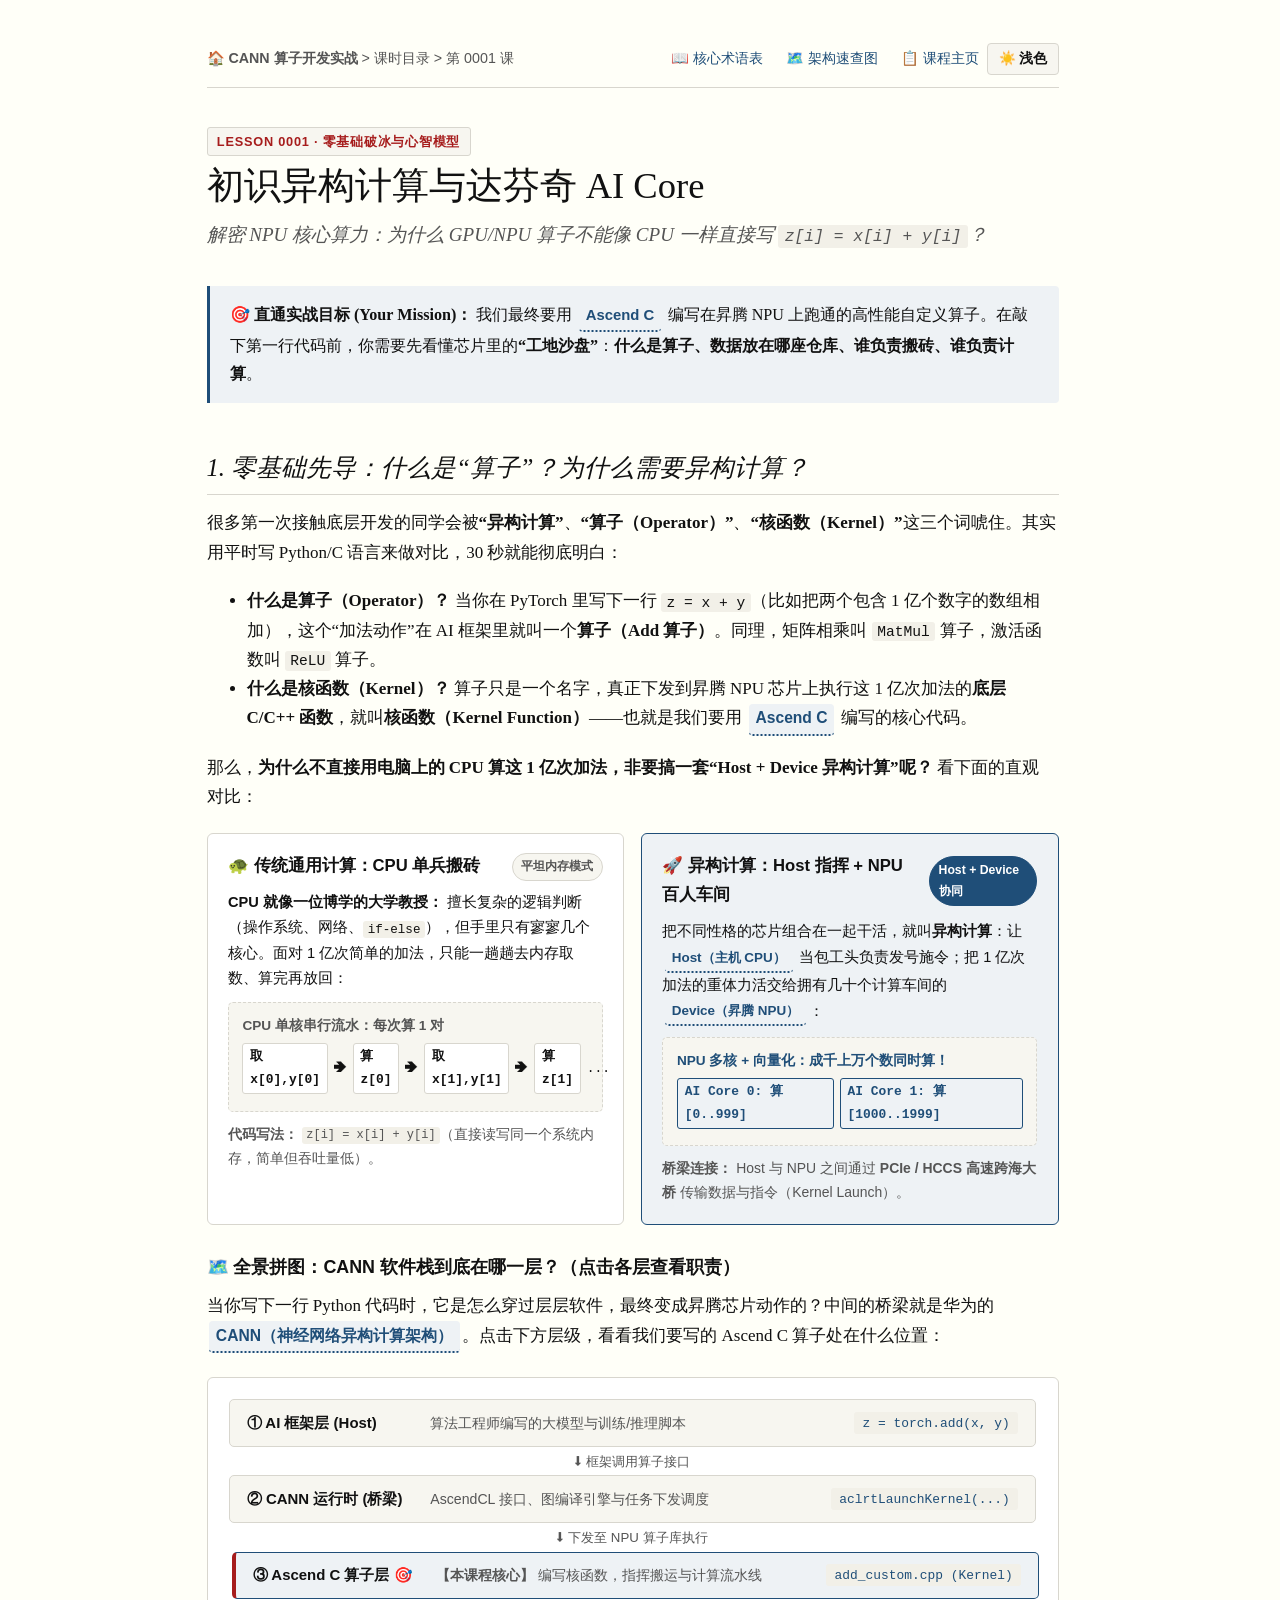
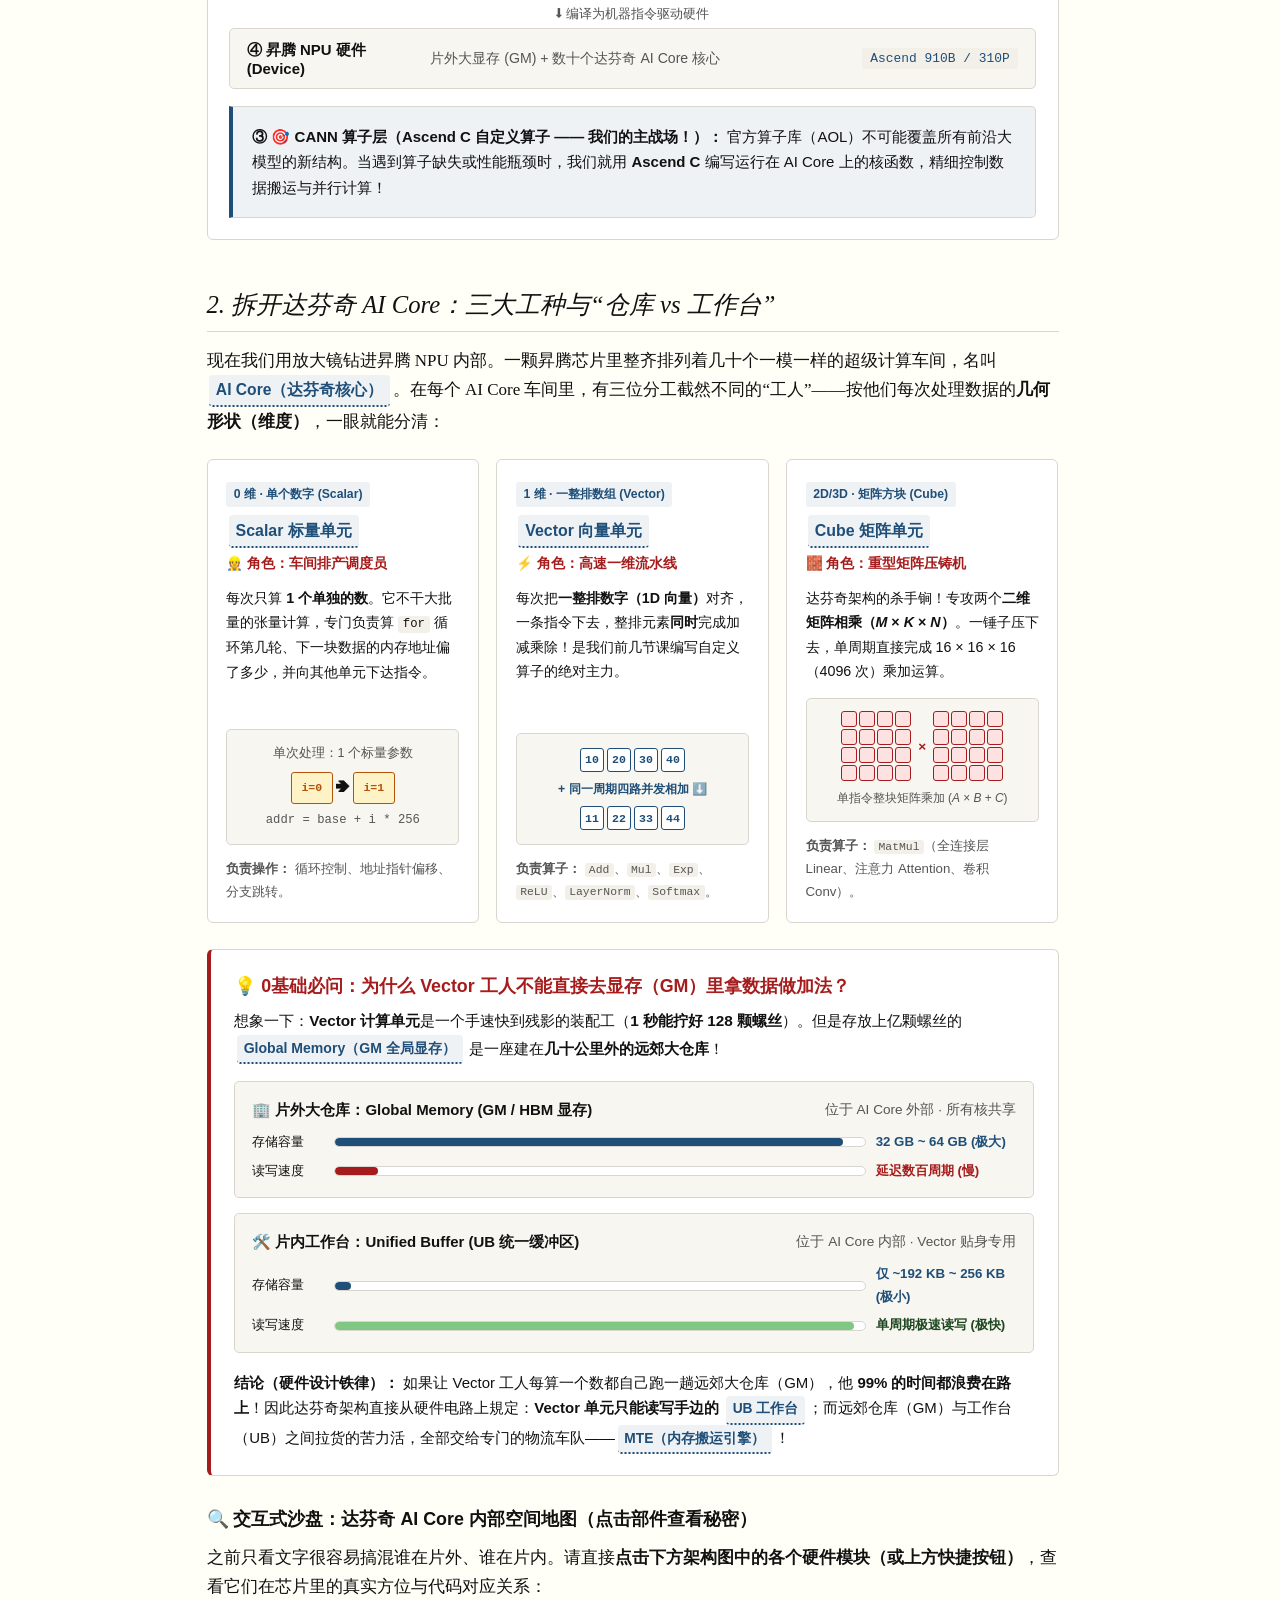
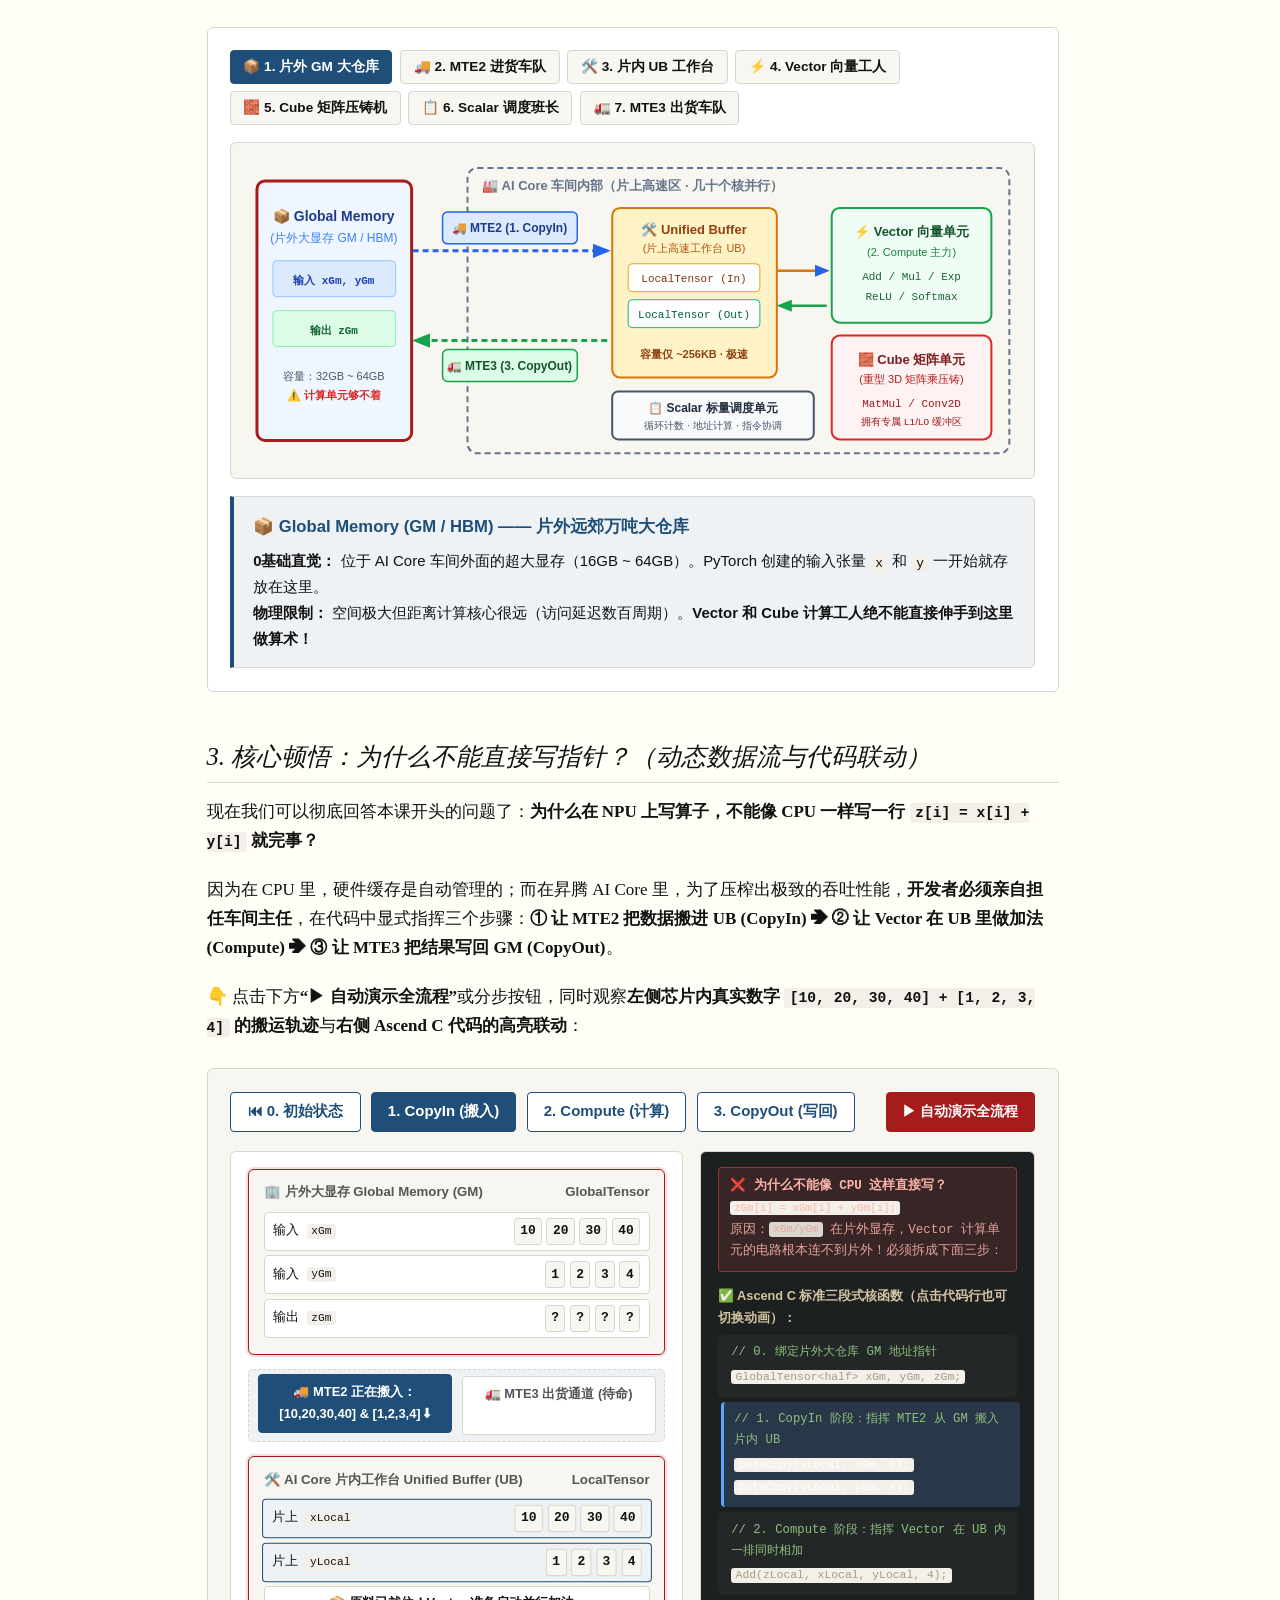
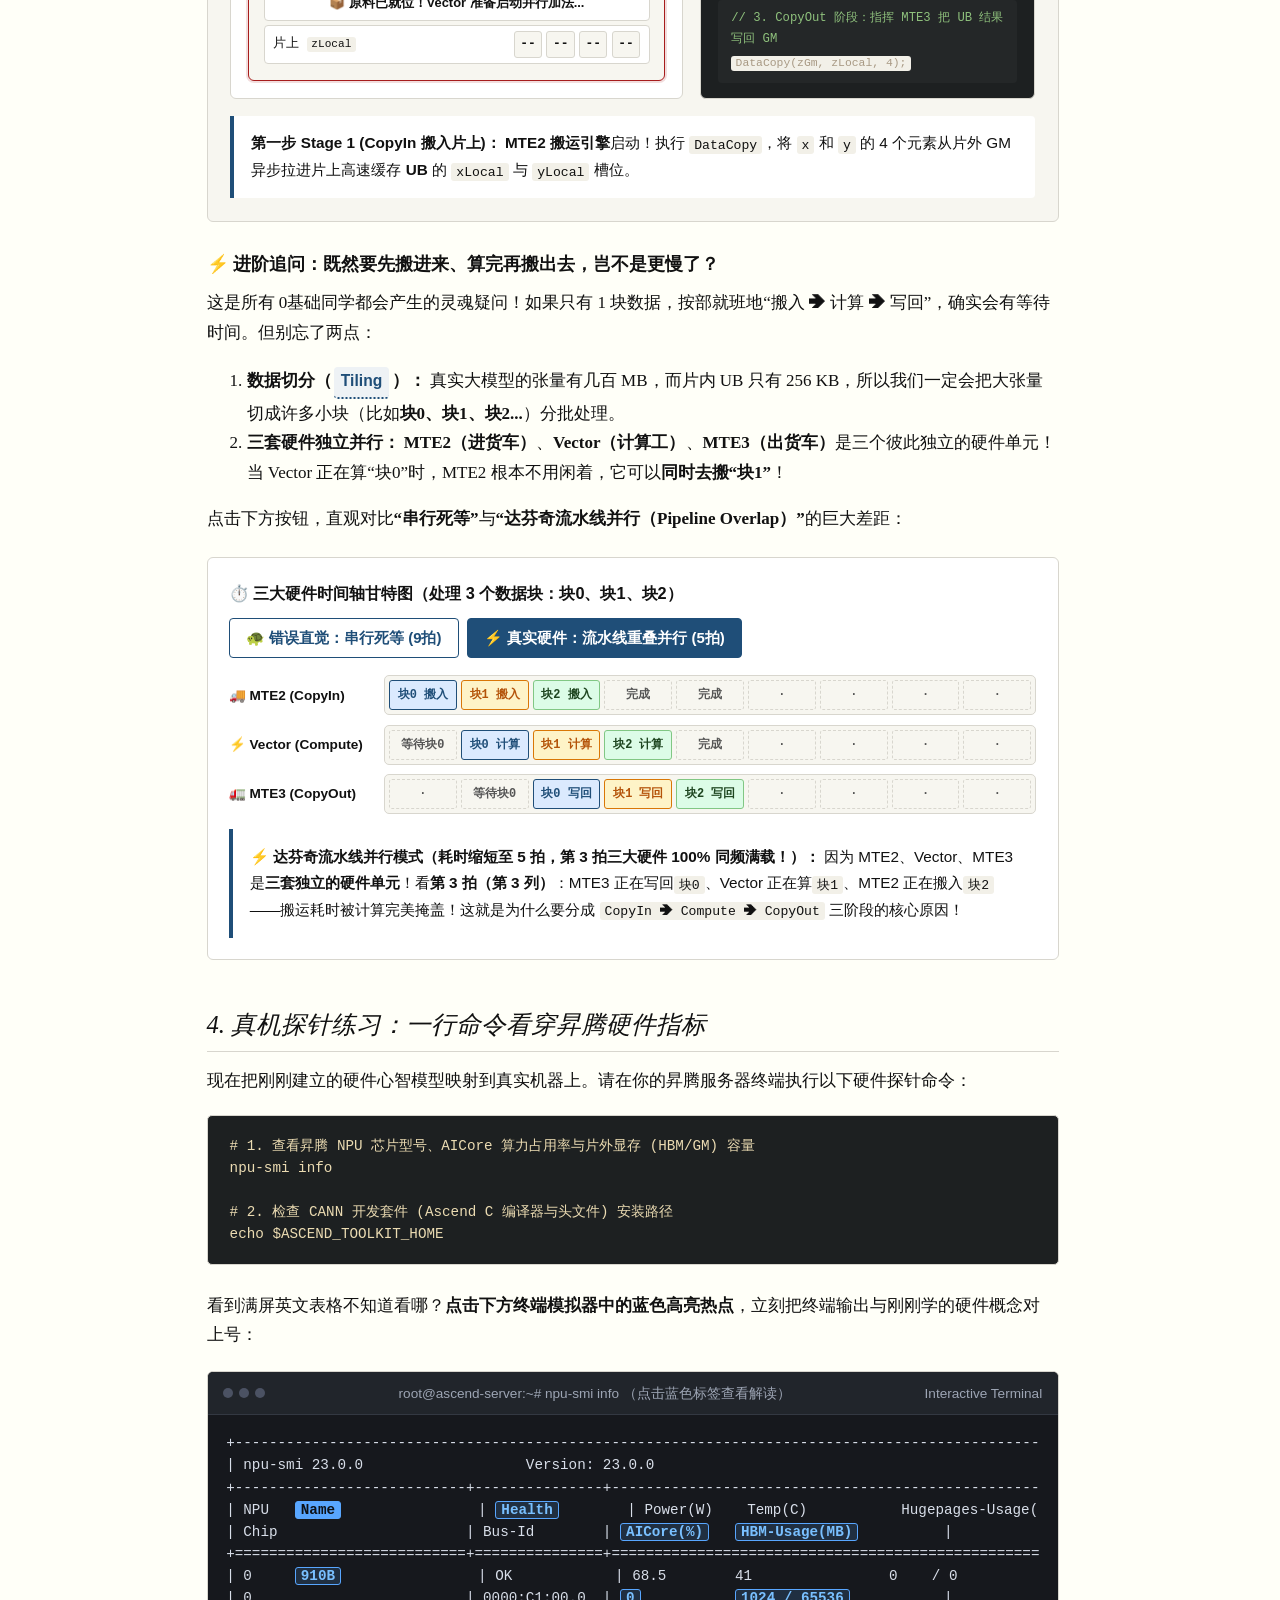
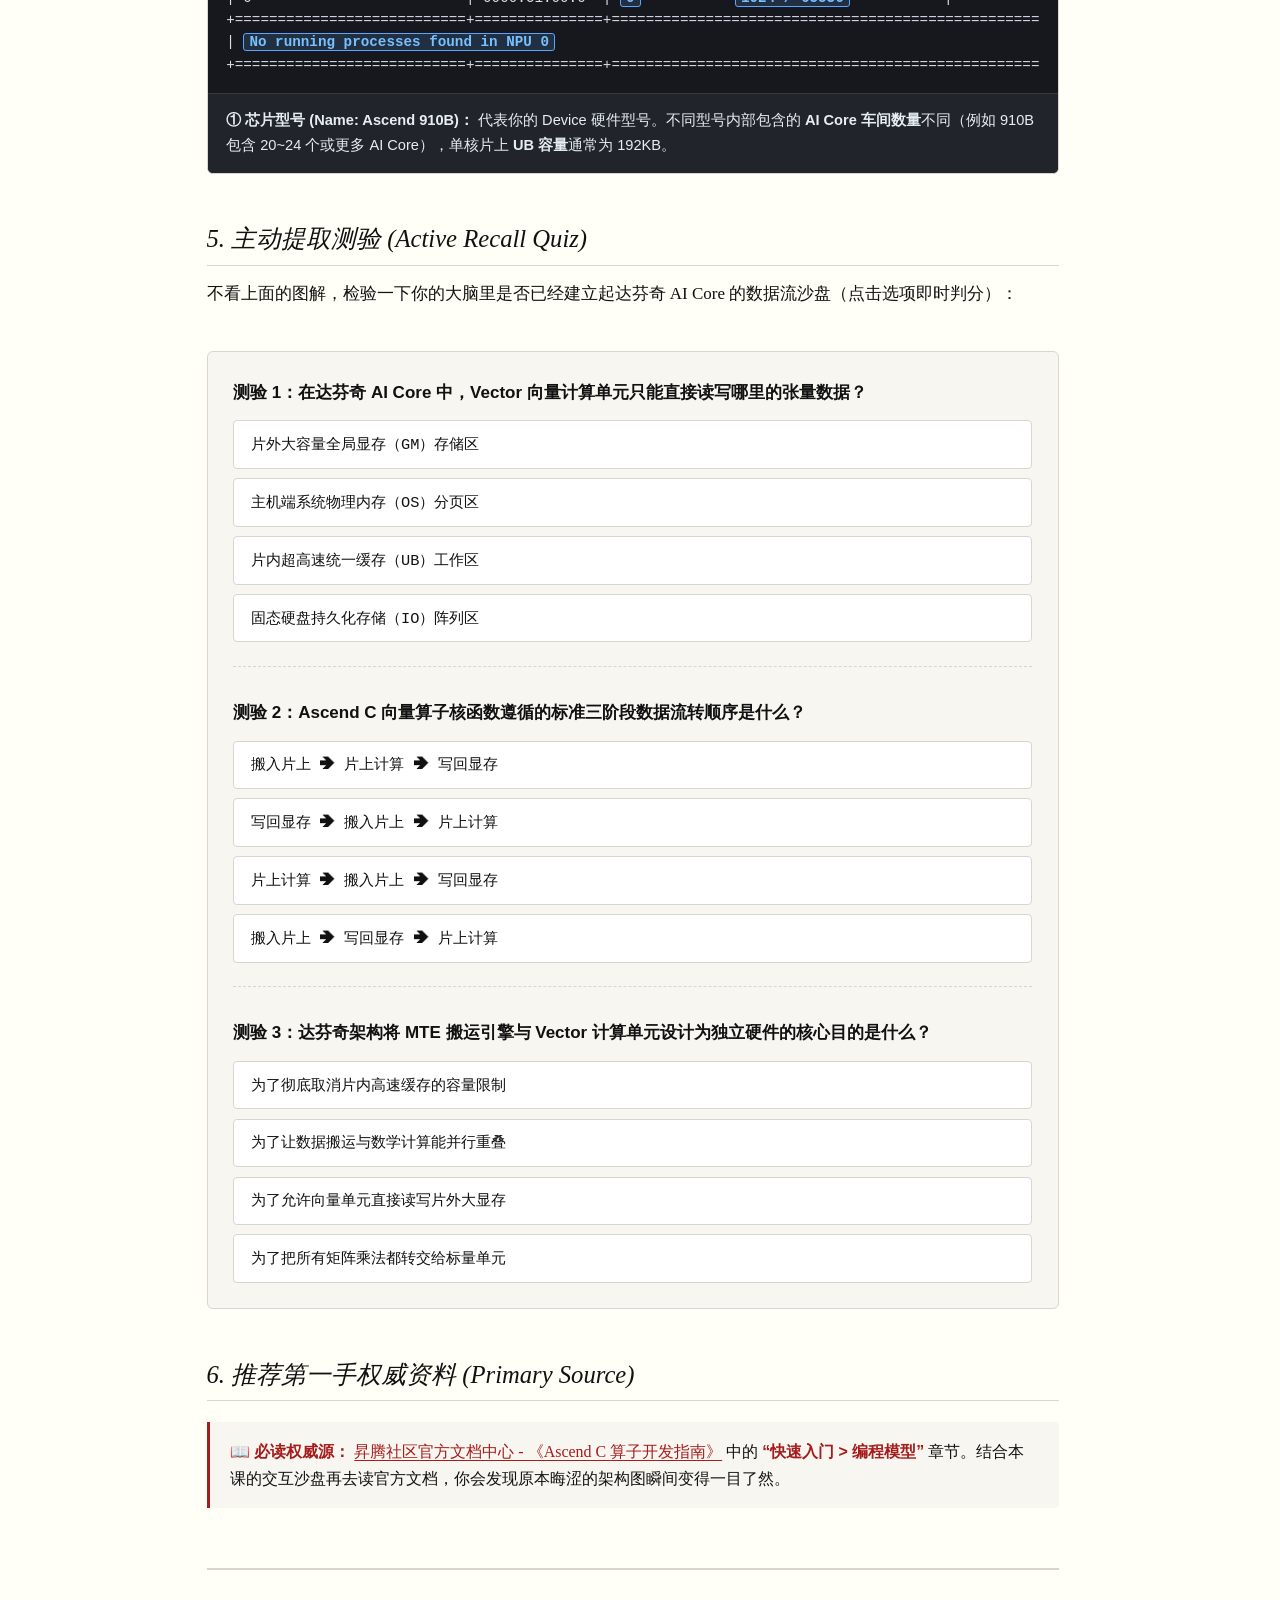
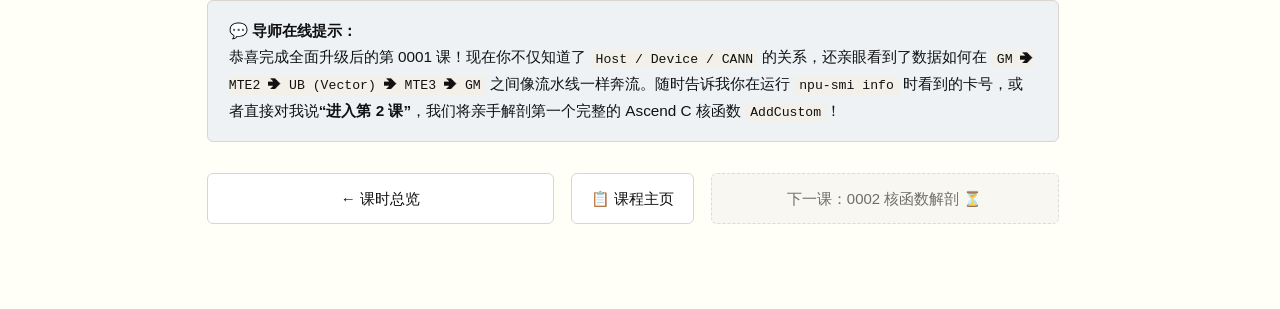
==== commit f4a81f08: "fix(typography): render LaTeX-style math strings as semantic HTML and Unicode" ====
--- a/lessons/0001-cann-stack-and-aicore.html
+++ b/lessons/0001-cann-stack-and-aicore.html
@@ -14,7 +14,7 @@
     })();
   </script>
   <link rel="stylesheet" href="../assets/style.css?v=20261025c">
-  <script src="../assets/quiz.js?v=20261025c" defer></script>
+  <script src="../assets/quiz.js?v=20261027a" defer></script>
   <script src="../assets/nav-drawer.js?v=20261025c" defer></script>
 </head>
 <body>
@@ -208,7 +208,7 @@
           <h3><span class="term-chip" data-term="Cube 单元">Cube 矩阵单元</span></h3>
           <div class="unit-role-sub">🧱 角色：重型矩阵压铸机</div>
           <p style="font-size:0.84rem; margin-bottom:0;">
-            达芬奇架构的杀手锏！专攻两个<strong>二维矩阵相乘（$M \times K \times N$）</strong>。一锤子压下去，单周期直接完成 $16 \times 16 \times 16$（4096 次）乘加运算。
+            达芬奇架构的杀手锏！专攻两个<strong>二维矩阵相乘（<em>M</em> × <em>K</em> × <em>N</em>）</strong>。一锤子压下去，单周期直接完成 16 × 16 × 16（4096 次）乘加运算。
           </p>
         </div>
         <div>
@@ -228,7 +228,7 @@
                 <span class="geo-cell cube-cell"></span><span class="geo-cell cube-cell"></span><span class="geo-cell cube-cell"></span><span class="geo-cell cube-cell"></span>
               </div>
             </div>
-            <div style="font-size:0.7rem; color:var(--ink-muted);">单指令整块矩阵乘加 ($A \times B + C$)</div>
+            <div style="font-size:0.7rem; color:var(--ink-muted);">单指令整块矩阵乘加 (<em>A</em> × <em>B</em> + <em>C</em>)</div>
           </div>
           <div style="font-size:0.78rem; color:var(--ink-muted);">
             <strong>负责算子：</strong> <code>MatMul</code>（全连接层 Linear、注意力 Attention、卷积 Conv）。
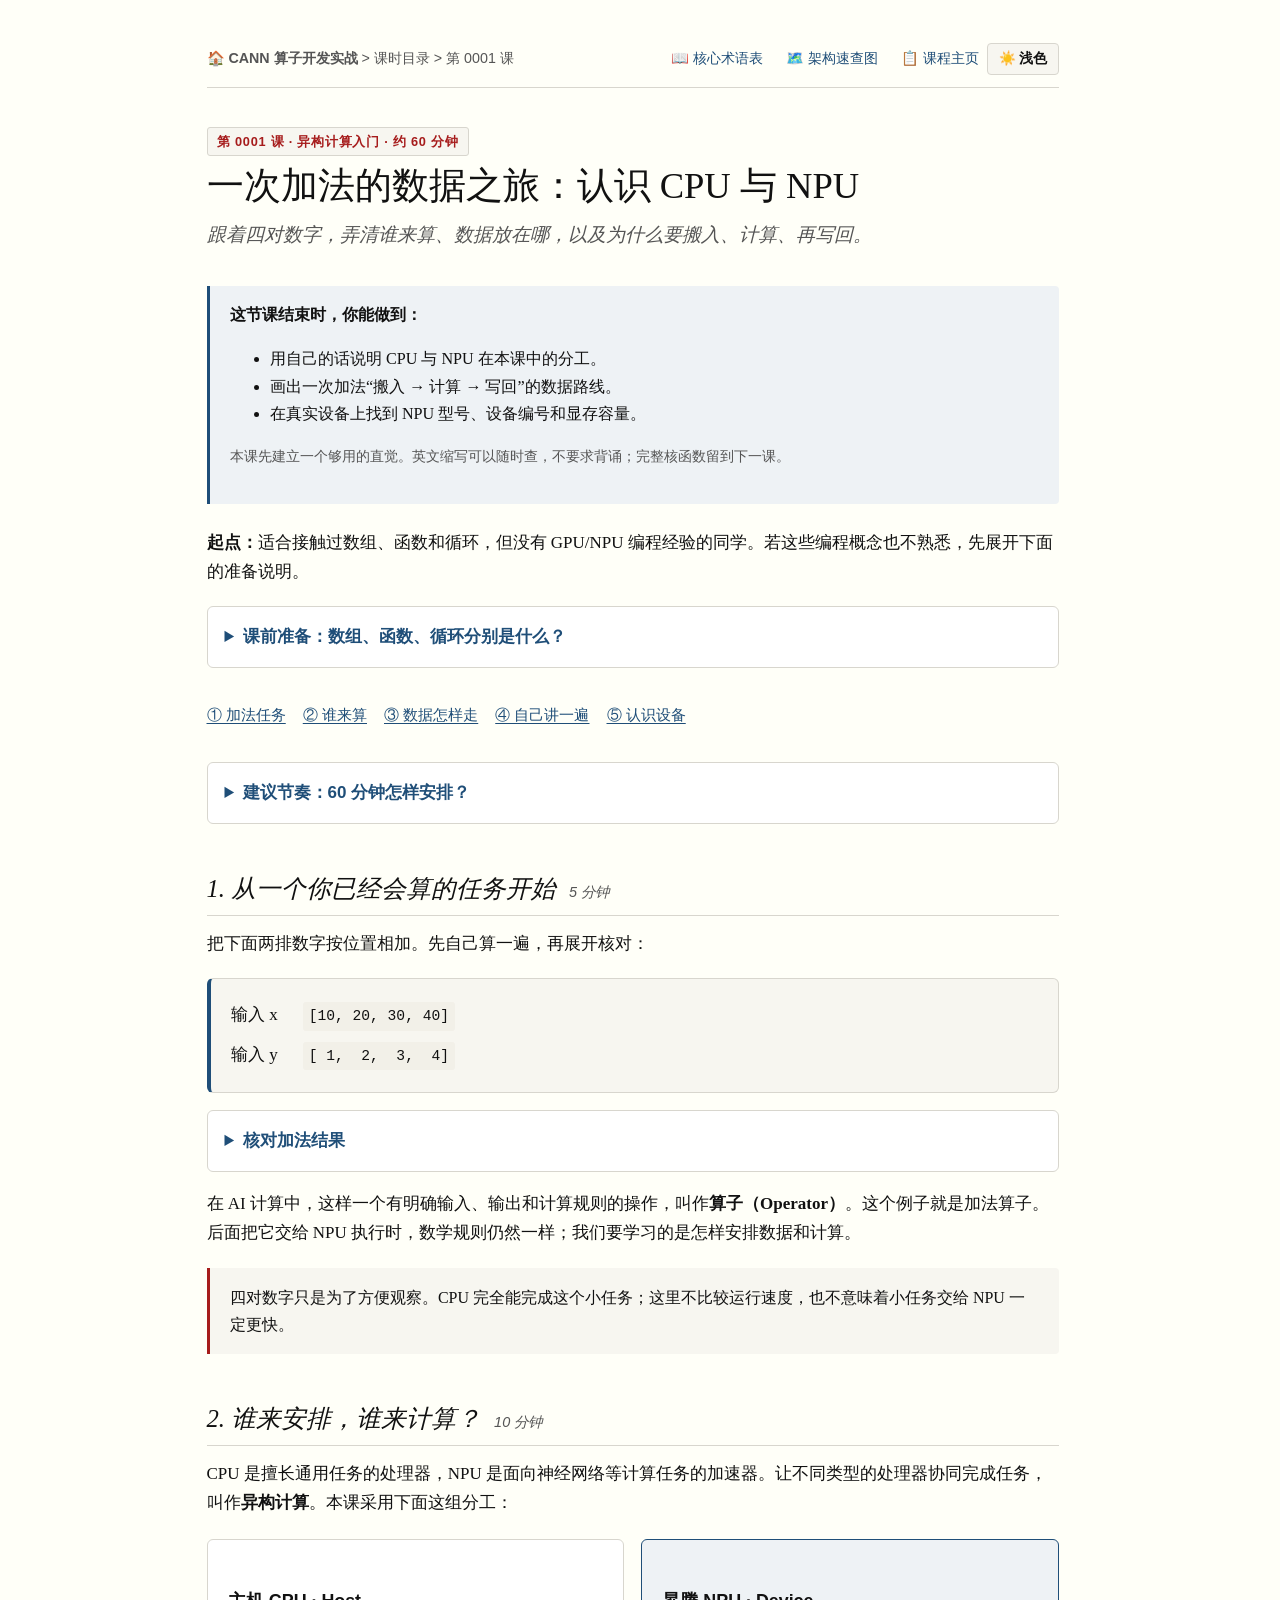
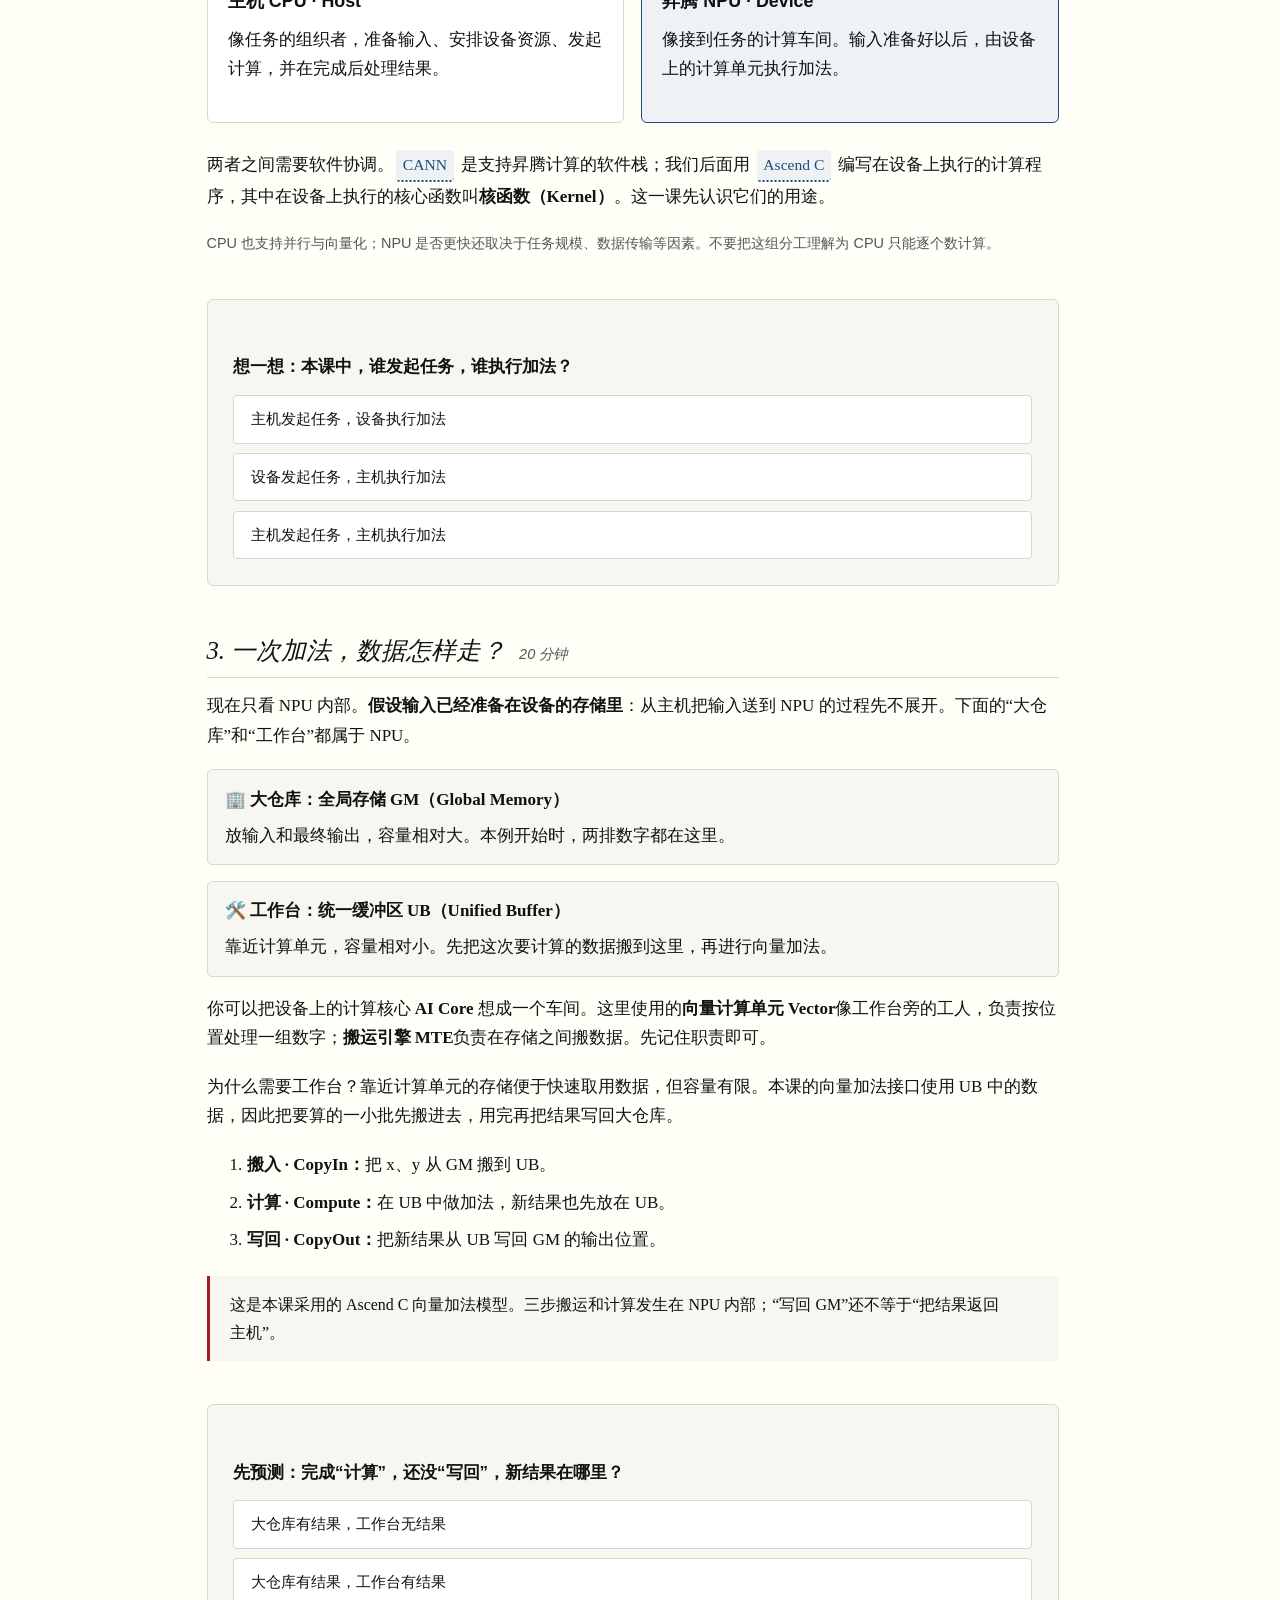
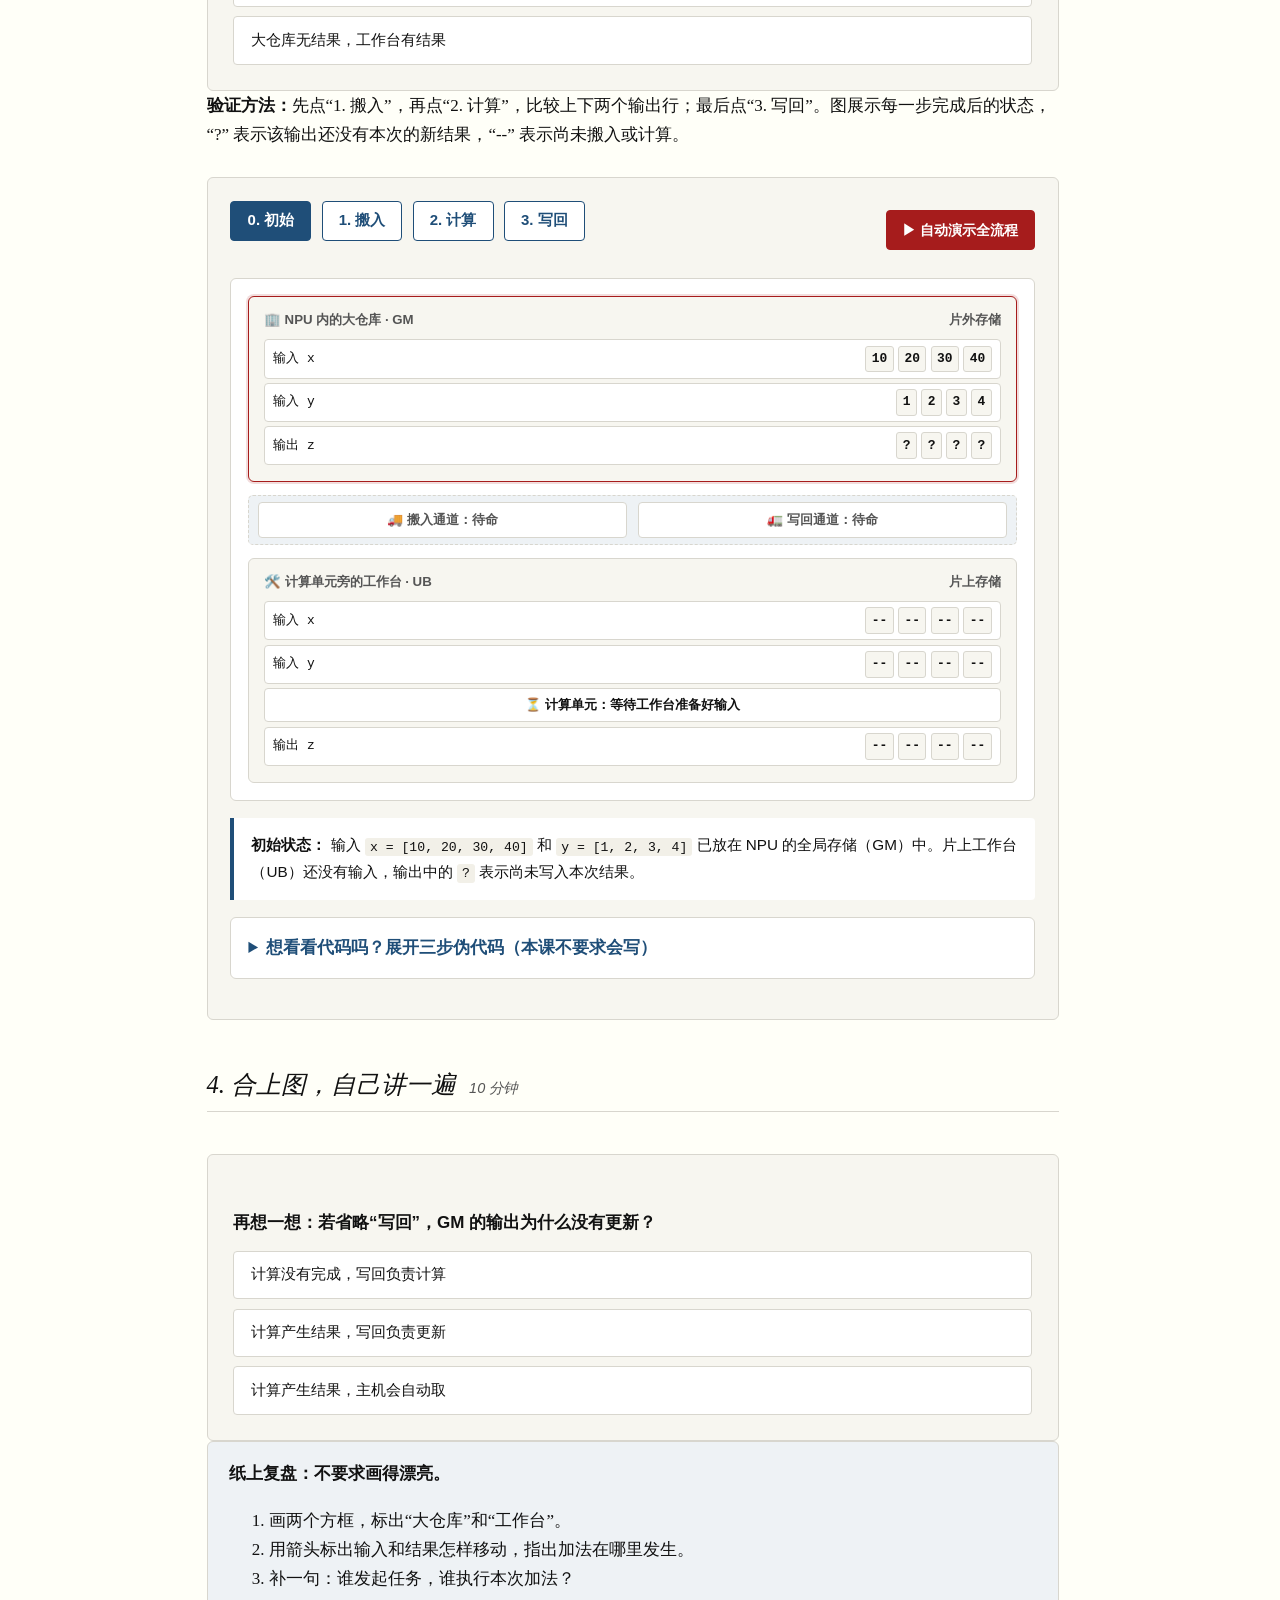
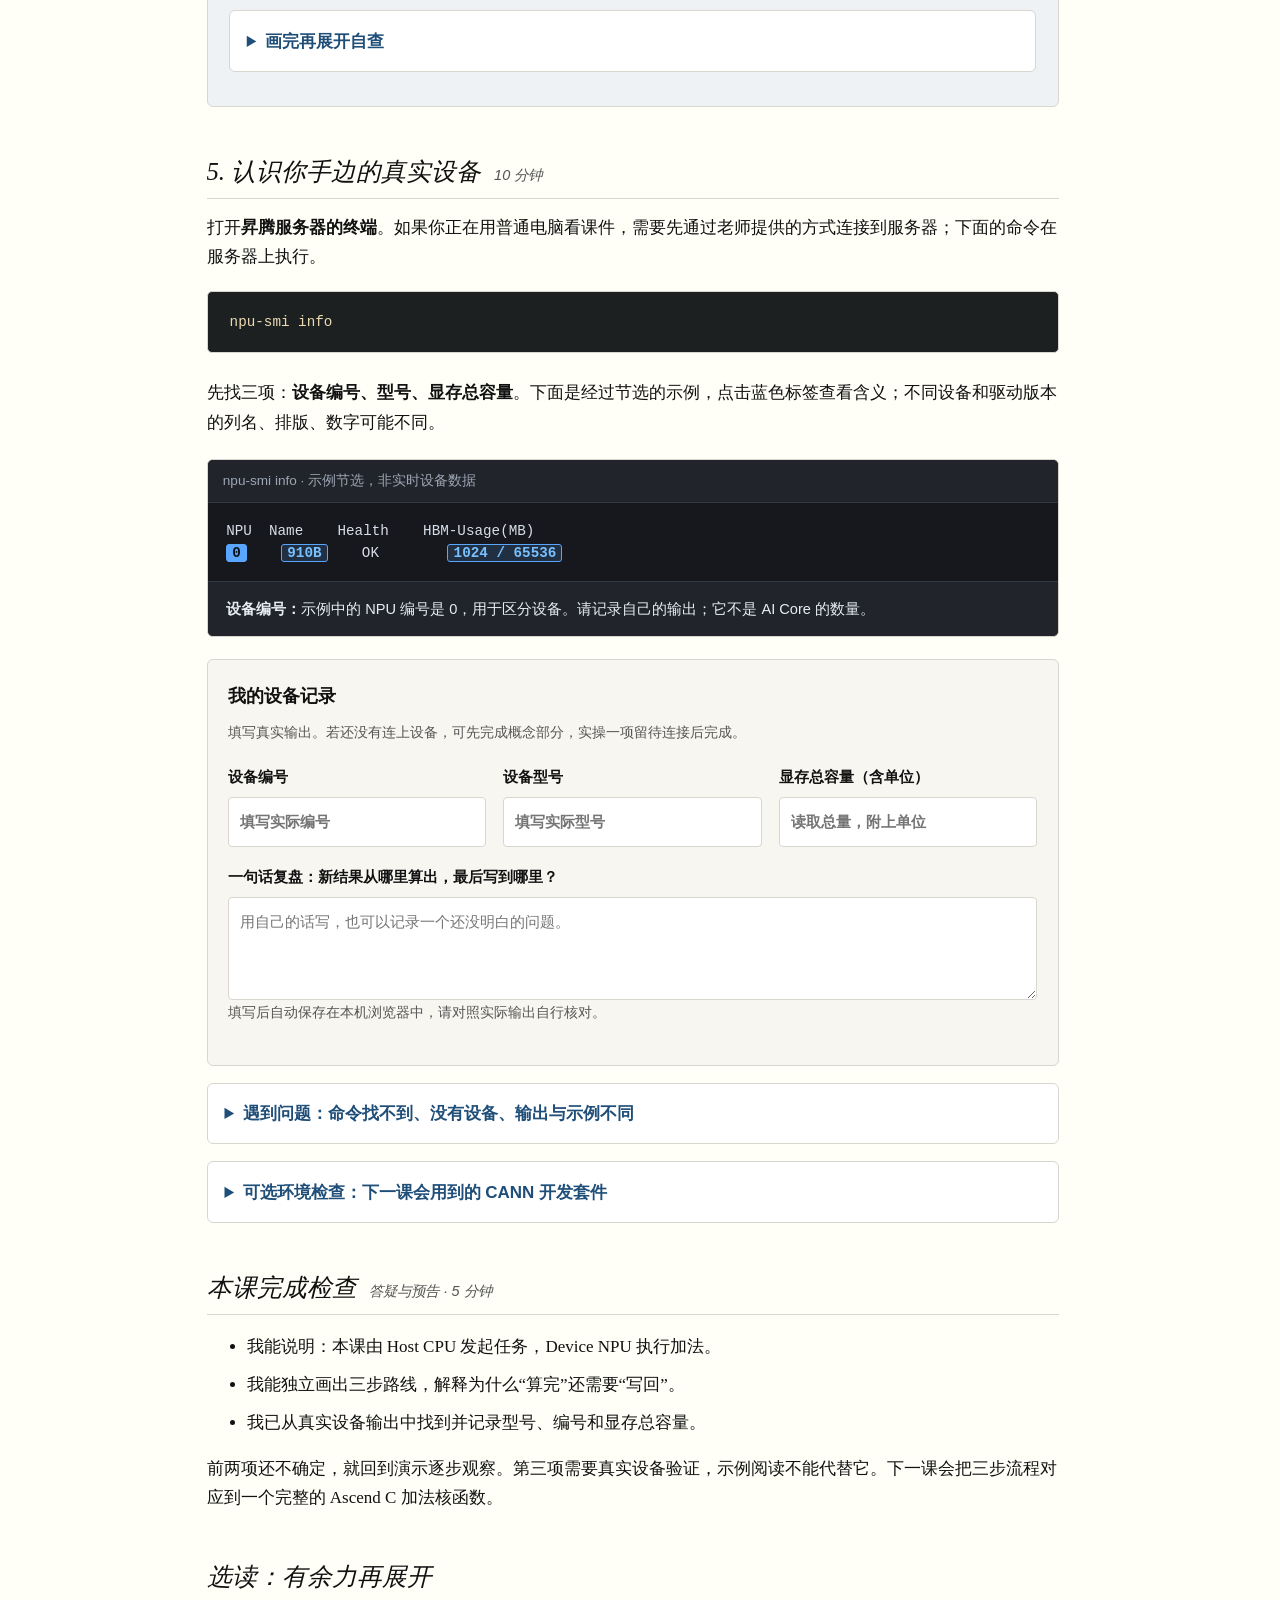
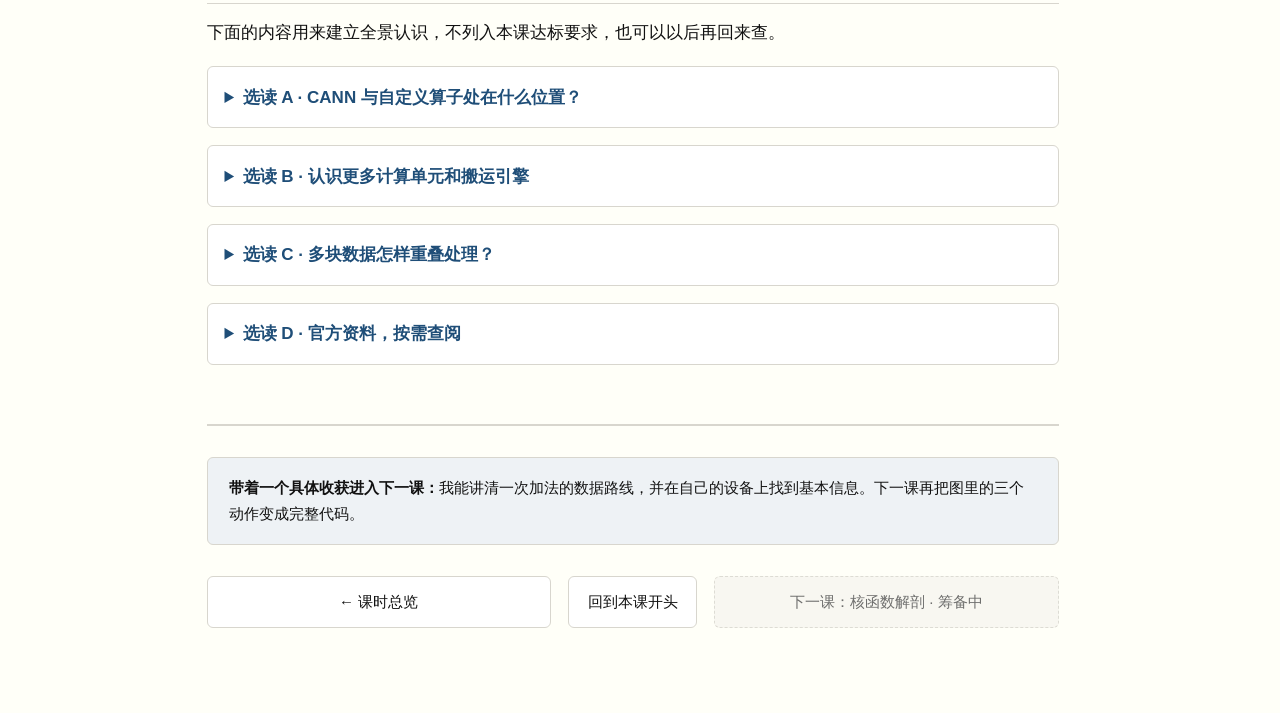
==== commit d6473f8e: "refactor(lesson-0001): reframe around 4-element addition dataflow to reduce cognitive load The initi" ====
--- a/lessons/0001-cann-stack-and-aicore.html
+++ b/lessons/0001-cann-stack-and-aicore.html
@@ -4,7 +4,7 @@
   <meta charset="UTF-8">
   <meta name="viewport" content="width=device-width, initial-scale=1.0">
   <meta name="color-scheme" content="light dark">
-  <title>第 0001 课：初识异构计算与达芬奇 AI Core 数据流 | CANN 算子开发实战</title>
+  <title>第 0001 课：一次加法的数据之旅：认识 CPU 与 NPU | CANN 算子开发实战</title>
   <script>
     (function() {
       const t = localStorage.getItem('site-theme');
@@ -13,9 +13,9 @@
       }
     })();
   </script>
-  <link rel="stylesheet" href="../assets/style.css?v=20261025c">
-  <script src="../assets/quiz.js?v=20261027a" defer></script>
-  <script src="../assets/nav-drawer.js?v=20261025c" defer></script>
+  <link rel="stylesheet" href="../assets/style.css?v=20261027b">
+  <script src="../assets/quiz.js?v=20261027b" defer></script>
+  <script src="../assets/nav-drawer.js?v=20261027b" defer></script>
 </head>
 <body>
   <a href="#main-content" class="skip-link">跳至主要内容</a>
@@ -33,264 +33,283 @@
   </header>
 
   <main id="main-content" tabindex="-1">
-    <span class="badge">Lesson 0001 · 零基础破冰与心智模型</span>
-    <h1>初识异构计算与达芬奇 AI Core</h1>
-    <p class="subtitle">解密 NPU 核心算力：为什么 GPU/NPU 算子不能像 CPU 一样直接写 <code>z[i] = x[i] + y[i]</code>？</p>
+    <span class="badge">第 0001 课 · 异构计算入门 · 约 60 分钟</span>
+    <h1>一次加法的数据之旅：认识 CPU 与 NPU</h1>
+    <p class="subtitle">跟着四对数字，弄清谁来算、数据放在哪，以及为什么要搬入、计算、再写回。</p>
 
     <div class="mission-tie">
-      <strong>🎯 直通实战目标 (Your Mission)：</strong> 我们最终要用 <span class="term-chip" data-term="Ascend C">Ascend C</span> 编写在昇腾 NPU 上跑通的高性能自定义算子。在敲下第一行代码前，你需要先看懂芯片里的<strong>“工地沙盘”</strong>：<strong>什么是算子、数据放在哪座仓库、谁负责搬砖、谁负责计算</strong>。
-    </div>
-
-    <!-- =====================================================================
-         SECTION 1: 0基础破冰 —— 算子、核函数与异构计算
-         ===================================================================== -->
-    <h2>1. 零基础先导：什么是“算子”？为什么需要异构计算？</h2>
-
-    <p>很多第一次接触底层开发的同学会被<strong>“异构计算”</strong>、<strong>“算子（Operator）”</strong>、<strong>“核函数（Kernel）”</strong>这三个词唬住。其实用平时写 Python/C 语言来做对比，30 秒就能彻底明白：</p>
-
-    <ul>
-      <li><strong>什么是算子（Operator）？</strong> 当你在 PyTorch 里写下一行 <code>z = x + y</code>（比如把两个包含 1 亿个数字的数组相加），这个“加法动作”在 AI 框架里就叫一个<strong>算子（Add 算子）</strong>。同理，矩阵相乘叫 <code>MatMul</code> 算子，激活函数叫 <code>ReLU</code> 算子。</li>
-      <li><strong>什么是核函数（Kernel）？</strong> 算子只是一个名字，真正下发到昇腾 NPU 芯片上执行这 1 亿次加法的<strong>底层 C/C++ 函数</strong>，就叫<strong>核函数（Kernel Function）</strong>——也就是我们要用 <span class="term-chip" data-term="Ascend C">Ascend C</span> 编写的核心代码。</li>
-    </ul>
-
-    <p>那么，<strong>为什么不直接用电脑上的 CPU 算这 1 亿次加法，非要搞一套“Host + Device 异构计算”呢？</strong> 看下面的直观对比：</p>
-
-    <div class="analogy-grid">
-      <div class="analogy-card">
-        <div class="analogy-card-header">
-          <span>🐢 传统通用计算：CPU 单兵搬砖</span>
-          <span class="analogy-pill">平坦内存模式</span>
-        </div>
-        <p style="font-size:0.86rem; margin-bottom:0.5rem;">
-          <strong>CPU 就像一位博学的大学教授：</strong> 擅长复杂的逻辑判断（操作系统、网络、<code>if-else</code>），但手里只有寥寥几个核心。面对 1 亿次简单的加法，只能一趟趟去内存取数、算完再放回：
-        </p>
-        <div class="brick-demo" aria-hidden="true">
-          <div style="font-weight:600; color:var(--ink-muted); margin-bottom:0.25rem;">CPU 单核串行流水：每次算 1 对</div>
-          <div class="brick-lane">
-            <span class="brick-box">取 x[0],y[0]</span> ➔ <span class="brick-box">算 z[0]</span> ➔ <span class="brick-box">取 x[1],y[1]</span> ➔ <span class="brick-box">算 z[1]</span> ...
-          </div>
-        </div>
-        <p style="font-size:0.82rem; color:var(--ink-muted); margin-bottom:0;">
-          <strong>代码写法：</strong> <code>z[i] = x[i] + y[i]</code>（直接读写同一个系统内存，简单但吞吐量低）。
-        </p>
-      </div>
-
-      <div class="analogy-card highlight-card">
-        <div class="analogy-card-header">
-          <span>🚀 异构计算：Host 指挥 + NPU 百人车间</span>
-          <span class="analogy-pill">Host + Device 协同</span>
-        </div>
-        <p style="font-size:0.86rem; margin-bottom:0.5rem;">
-          把不同性格的芯片组合在一起干活，就叫<strong>异构计算</strong>：让 <strong><span class="term-chip" data-term="Host 与 Device">Host（主机 CPU）</span></strong> 当包工头负责发号施令；把 1 亿次加法的重体力活交给拥有几十个计算车间的 <strong><span class="term-chip" data-term="Host 与 Device">Device（昇腾 NPU）</span></strong>：
-        </p>
-        <div class="brick-demo" aria-hidden="true">
-          <div style="font-weight:600; color:var(--accent-blue); margin-bottom:0.25rem;">NPU 多核 + 向量化：成千上万个数同时算！</div>
-          <div class="brick-lane">
-            <span class="brick-box parallel">AI Core 0: 算 [0..999]</span>
-            <span class="brick-box parallel">AI Core 1: 算 [1000..1999]</span>
-          </div>
-        </div>
-        <p style="font-size:0.82rem; color:var(--ink-muted); margin-bottom:0;">
-          <strong>桥梁连接：</strong> Host 与 NPU 之间通过 <strong>PCIe / HCCS 高速跨海大桥</strong> 传输数据与指令（Kernel Launch）。
-        </p>
-      </div>
-    </div>
-
-    <h3>🗺️ 全景拼图：CANN 软件栈到底在哪一层？（点击各层查看职责）</h3>
-    <p>当你写下一行 Python 代码时，它是怎么穿过层层软件，最终变成昇腾芯片动作的？中间的桥梁就是华为的 <strong><span class="term-chip" data-term="CANN">CANN（神经网络异构计算架构）</span></strong>。点击下方层级，看看我们要写的 Ascend C 算子处在什么位置：</p>
-
-    <div class="cann-stack-box">
-      <div class="stack-layers" role="group" aria-label="CANN 软硬件分层结构（点击查看详情）">
-        <button type="button" class="stack-layer-btn" aria-pressed="false"
-                data-stack-detail="<strong>① 上层 AI 框架层（PyTorch / MindSpore）：</strong> 算法工程师写模型的地方（运行在 <strong>Host CPU</strong> 上）。当你调用 <code>torch.add(x, y)</code> 时，框架并不自己做数学运算，而是向下请求 CANN 执行对应的底层算子。">
-          <span class="stack-layer-name">① AI 框架层 (Host)</span>
-          <span class="stack-layer-desc">算法工程师编写的大模型与训练/推理脚本</span>
-          <span class="stack-layer-code">z = torch.add(x, y)</span>
-        </button>
-
-        <div class="stack-arrow" aria-hidden="true">⬇ 框架调用算子接口</div>
-
-        <button type="button" class="stack-layer-btn" aria-pressed="false"
-                data-stack-detail="<strong>② CANN 调度与运行时层（GE 图引擎 / AscendCL / Runtime）：</strong> 扮演“总调度官”。它负责在 NPU 显存上分配空间、计算切分策略（Tiling），并通过 PCIe 总线向 NPU 发送<strong>核函数启动命令（Kernel Launch）</strong>。">
-          <span class="stack-layer-name">② CANN 运行时 (桥梁)</span>
-          <span class="stack-layer-desc">AscendCL 接口、图编译引擎与任务下发调度</span>
-          <span class="stack-layer-code">aclrtLaunchKernel(...)</span>
-        </button>
-
-        <div class="stack-arrow" aria-hidden="true">⬇ 下发至 NPU 算子库执行</div>
-
-        <button type="button" class="stack-layer-btn is-ours active" aria-pressed="true"
-                data-stack-detail="<strong>③ 🎯 CANN 算子层（Ascend C 自定义算子 —— 我们的主战场！）：</strong> 官方算子库（AOL）不可能覆盖所有前沿大模型的新结构。当遇到算子缺失或性能瓶颈时，我们就用 <strong>Ascend C</strong> 编写运行在 AI Core 上的核函数，精细控制数据搬运与并行计算！">
-          <span class="stack-layer-name">③ Ascend C 算子层 🎯</span>
-          <span class="stack-layer-desc"><strong>【本课程核心】</strong> 编写核函数，指挥搬运与计算流水线</span>
-          <span class="stack-layer-code">add_custom.cpp (Kernel)</span>
-        </button>
-
-        <div class="stack-arrow" aria-hidden="true">⬇ 编译为机器指令驱动硬件</div>
-
-        <button type="button" class="stack-layer-btn" aria-pressed="false"
-                data-stack-detail="<strong>④ 昇腾 NPU 硬件层（达芬奇 AI Core）：</strong> 真正的物理硅片车间！每颗昇腾芯片内含数十个 <strong>AI Core</strong>，里面驻扎着 MTE 搬运车队和 Cube / Vector / Scalar 三大计算工种。">
-          <span class="stack-layer-name">④ 昇腾 NPU 硬件 (Device)</span>
-          <span class="stack-layer-desc">片外大显存 (GM) + 数十个达芬奇 AI Core 核心</span>
-          <span class="stack-layer-code">Ascend 910B / 310P</span>
-        </button>
-      </div>
-
-      <div id="cann-stack-detail" class="arch-detail-panel" aria-live="polite">
-        <strong>③ 🎯 CANN 算子层（Ascend C 自定义算子 —— 我们的主战场！）：</strong> 官方算子库（AOL）不可能覆盖所有前沿大模型的新结构。当遇到算子缺失或性能瓶颈时，我们就用 <strong>Ascend C</strong> 编写运行在 AI Core 上的核函数，精细控制数据搬运与并行计算！
-      </div>
-    </div>
-
-    <!-- =====================================================================
-         SECTION 2: 达芬奇 AI Core 内部 —— 三大工种几何图解与空间拓扑
-         ===================================================================== -->
-    <h2>2. 拆开达芬奇 AI Core：三大工种与“仓库 vs 工作台”</h2>
-
-    <p>现在我们用放大镜钻进昇腾 NPU 内部。一颗昇腾芯片里整齐排列着几十个一模一样的超级计算车间，名叫 <strong><span class="term-chip" data-term="AI Core">AI Core（达芬奇核心）</span></strong>。在每个 AI Core 车间里，有三位分工截然不同的“工人”——按他们每次处理数据的<strong>几何形状（维度）</strong>，一眼就能分清：</p>
-
-    <div class="unit-cards-grid">
-      <!-- Scalar: 0D -->
-      <div class="unit-card">
-        <div class="unit-card-top">
-          <span class="unit-dim-tag">0 维 · 单个数字 (Scalar)</span>
-          <h3><span class="term-chip" data-term="Scalar 单元">Scalar 标量单元</span></h3>
-          <div class="unit-role-sub">👷 角色：车间排产调度员</div>
-          <p style="font-size:0.84rem; margin-bottom:0;">
-            每次只算 <strong>1 个单独的数</strong>。它不干大批量的张量计算，专门负责算 <code>for</code> 循环第几轮、下一块数据的内存地址偏了多少，并向其他单元下达指令。
-          </p>
-        </div>
-        <div>
-          <div class="unit-visual-stage" aria-hidden="true">
-            <div style="font-size:0.74rem; color:var(--ink-muted);">单次处理：1 个标量参数</div>
-            <div class="geo-row">
-              <span class="geo-cell scalar-cell">i=0</span>
-              <span style="font-size:0.8rem; font-weight:700;">➔</span>
-              <span class="geo-cell scalar-cell">i=1</span>
-            </div>
-            <div style="font-family:var(--font-mono); font-size:0.72rem; color:var(--ink-muted);">addr = base + i * 256</div>
-          </div>
-          <div style="font-size:0.78rem; color:var(--ink-muted);">
-            <strong>负责操作：</strong> 循环控制、地址指针偏移、分支跳转。
-          </div>
-        </div>
-      </div>
-
-      <!-- Vector: 1D -->
-      <div class="unit-card">
-        <div class="unit-card-top">
-          <span class="unit-dim-tag">1 维 · 一整排数组 (Vector)</span>
-          <h3><span class="term-chip" data-term="Vector 单元">Vector 向量单元</span></h3>
-          <div class="unit-role-sub">⚡ 角色：高速一维流水线</div>
-          <p style="font-size:0.84rem; margin-bottom:0;">
-            每次把<strong>一整排数字（1D 向量）</strong>对齐，一条指令下去，整排元素<strong>同时</strong>完成加减乘除！是我们前几节课编写自定义算子的绝对主力。
-          </p>
-        </div>
-        <div>
-          <div class="unit-visual-stage" aria-hidden="true">
-            <div class="geo-row">
-              <span class="geo-cell">10</span><span class="geo-cell">20</span><span class="geo-cell">30</span><span class="geo-cell">40</span>
-            </div>
-            <div style="font-size:0.72rem; font-weight:700; color:var(--accent-blue);">+ 同一周期四路并发相加 ⬇️</div>
-            <div class="geo-row">
-              <span class="geo-cell">11</span><span class="geo-cell">22</span><span class="geo-cell">33</span><span class="geo-cell">44</span>
-            </div>
-          </div>
-          <div style="font-size:0.78rem; color:var(--ink-muted);">
-            <strong>负责算子：</strong> <code>Add</code>、<code>Mul</code>、<code>Exp</code>、<code>ReLU</code>、<code>LayerNorm</code>、<code>Softmax</code>。
-          </div>
-        </div>
-      </div>
-
-      <!-- Cube: 2D/3D -->
-      <div class="unit-card">
-        <div class="unit-card-top">
-          <span class="unit-dim-tag">2D/3D · 矩阵方块 (Cube)</span>
-          <h3><span class="term-chip" data-term="Cube 单元">Cube 矩阵单元</span></h3>
-          <div class="unit-role-sub">🧱 角色：重型矩阵压铸机</div>
-          <p style="font-size:0.84rem; margin-bottom:0;">
-            达芬奇架构的杀手锏！专攻两个<strong>二维矩阵相乘（<em>M</em> × <em>K</em> × <em>N</em>）</strong>。一锤子压下去，单周期直接完成 16 × 16 × 16（4096 次）乘加运算。
-          </p>
-        </div>
-        <div>
-          <div class="unit-visual-stage" aria-hidden="true">
-            <div class="cube-matrix-pair">
-              <div class="cube-grid-4x4">
-                <span class="geo-cell cube-cell"></span><span class="geo-cell cube-cell"></span><span class="geo-cell cube-cell"></span><span class="geo-cell cube-cell"></span>
-                <span class="geo-cell cube-cell"></span><span class="geo-cell cube-cell"></span><span class="geo-cell cube-cell"></span><span class="geo-cell cube-cell"></span>
-                <span class="geo-cell cube-cell"></span><span class="geo-cell cube-cell"></span><span class="geo-cell cube-cell"></span><span class="geo-cell cube-cell"></span>
-                <span class="geo-cell cube-cell"></span><span class="geo-cell cube-cell"></span><span class="geo-cell cube-cell"></span><span class="geo-cell cube-cell"></span>
-              </div>
-              <span style="font-weight:700; font-size:0.8rem; color:var(--accent);">×</span>
-              <div class="cube-grid-4x4">
-                <span class="geo-cell cube-cell"></span><span class="geo-cell cube-cell"></span><span class="geo-cell cube-cell"></span><span class="geo-cell cube-cell"></span>
-                <span class="geo-cell cube-cell"></span><span class="geo-cell cube-cell"></span><span class="geo-cell cube-cell"></span><span class="geo-cell cube-cell"></span>
-                <span class="geo-cell cube-cell"></span><span class="geo-cell cube-cell"></span><span class="geo-cell cube-cell"></span><span class="geo-cell cube-cell"></span>
-                <span class="geo-cell cube-cell"></span><span class="geo-cell cube-cell"></span><span class="geo-cell cube-cell"></span><span class="geo-cell cube-cell"></span>
-              </div>
-            </div>
-            <div style="font-size:0.7rem; color:var(--ink-muted);">单指令整块矩阵乘加 (<em>A</em> × <em>B</em> + <em>C</em>)</div>
-          </div>
-          <div style="font-size:0.78rem; color:var(--ink-muted);">
-            <strong>负责算子：</strong> <code>MatMul</code>（全连接层 Linear、注意力 Attention、卷积 Conv）。
-          </div>
-        </div>
-      </div>
-    </div>
-
-    <!-- 为什么不能直接算 GM？远郊大仓库 vs 手边工作台 -->
-    <div class="memory-wall-box">
-      <div style="font-weight:700; font-size:1.05rem; color:var(--accent); margin-bottom:0.4rem;">
-        💡 0基础必问：为什么 Vector 工人不能直接去显存（GM）里拿数据做加法？
-      </div>
-      <p style="font-size:0.9rem; margin-bottom:0.6rem;">
-        想象一下：<strong>Vector 计算单元</strong>是一个手速快到残影的装配工（<strong>1 秒能拧好 128 颗螺丝</strong>）。但是存放上亿颗螺丝的 <strong><span class="term-chip" data-term="Global Memory (GM)">Global Memory（GM 全局显存）</span></strong> 是一座建在<strong>几十公里外的远郊大仓库</strong>！
-      </p>
-
+      <strong>这节课结束时，你能做到：</strong>
+      <ul>
+        <li>用自己的话说明 CPU 与 NPU 在本课中的分工。</li>
+        <li>画出一次加法“搬入 → 计算 → 写回”的数据路线。</li>
+        <li>在真实设备上找到 NPU 型号、设备编号和显存容量。</li>
+      </ul>
+      <p class="lesson-small">本课先建立一个够用的直觉。英文缩写可以随时查，不要求背诵；完整核函数留到下一课。</p>
+    </div>
+    <p><strong>起点：</strong>适合接触过数组、函数和循环，但没有 GPU/NPU 编程经验的同学。若这些编程概念也不熟悉，先展开下面的准备说明。</p>
+    <details class="lesson-details">
+      <summary>课前准备：数组、函数、循环分别是什么？</summary>
+      <p><strong>数组</strong>是一排有顺序的数字，如 <code>[10, 20, 30, 40]</code>；<strong>函数</strong>把一组操作起个名字，方便重复调用；<strong>循环</strong>让某个动作按顺序做多次。</p>
+      <p>先练习把两排数字按位置相加，并用口头步骤说明怎么算。若需要学习基本语法，先补一个小练习：用熟悉的语言写出遍历数组并相加的函数，再进入后续代码课。本课可以先跟着数字和图学习。</p>
+    </details>
+    <nav class="lesson-route" aria-label="本课学习路线">
+      <a href="#addition">① 加法任务</a><a href="#division">② 谁来算</a><a href="#dataflow">③ 数据怎样走</a><a href="#recall">④ 自己讲一遍</a><a href="#device-lab">⑤ 认识设备</a>
+    </nav>
+    <details class="lesson-details">
+      <summary>建议节奏：60 分钟怎样安排？</summary>
+      <p>加法任务 5 分钟 → CPU/NPU 分工 10 分钟 → 存储与三步演示 20 分钟 → 预测与复盘 10 分钟 → 真机识别 10 分钟 → 答疑与预告 5 分钟。可按自己的理解速度暂停和重看。</p>
+    </details>
+
+    <section id="addition">
+      <h2>1. 从一个你已经会算的任务开始 <span class="section-time">5 分钟</span></h2>
+      <p>把下面两排数字按位置相加。先自己算一遍，再展开核对：</p>
+      <div class="addition-example" aria-label="两组输入数字">
+        <div><span>输入 x</span><code>[10, 20, 30, 40]</code></div>
+        <div><span>输入 y</span><code>[ 1,  2,  3,  4]</code></div>
+      </div>
+      <details class="lesson-details">
+        <summary>核对加法结果</summary>
+        <p><code>z = [11, 22, 33, 44]</code>。每个位置的结果，都来自相同位置的两个输入相加。</p>
+      </details>
+      <p>在 AI 计算中，这样一个有明确输入、输出和计算规则的操作，叫作<strong>算子（Operator）</strong>。这个例子就是加法算子。后面把它交给 NPU 执行时，数学规则仍然一样；我们要学习的是怎样安排数据和计算。</p>
+      <p class="margin-note">四对数字只是为了方便观察。CPU 完全能完成这个小任务；这里不比较运行速度，也不意味着小任务交给 NPU 一定更快。</p>
+    </section>
+
+    <section id="division">
+      <h2>2. 谁来安排，谁来计算？ <span class="section-time">10 分钟</span></h2>
+      <p>CPU 是擅长通用任务的处理器，NPU 是面向神经网络等计算任务的加速器。让不同类型的处理器协同完成任务，叫作<strong>异构计算</strong>。本课采用下面这组分工：</p>
+      <div class="analogy-grid">
+        <div class="analogy-card">
+          <h3>主机 CPU · Host</h3>
+          <p>像任务的组织者，准备输入、安排设备资源、发起计算，并在完成后处理结果。</p>
+        </div>
+        <div class="analogy-card highlight-card">
+          <h3>昇腾 NPU · Device</h3>
+          <p>像接到任务的计算车间。输入准备好以后，由设备上的计算单元执行加法。</p>
+        </div>
+      </div>
+      <p>两者之间需要软件协调。<button type="button" class="term-chip" data-term="CANN">CANN</button> 是支持昇腾计算的软件栈；我们后面用 <button type="button" class="term-chip" data-term="Ascend C">Ascend C</button> 编写在设备上执行的计算程序，其中在设备上执行的核心函数叫<strong>核函数（Kernel）</strong>。这一课先认识它们的用途。</p>
+      <p class="lesson-small">CPU 也支持并行与向量化；NPU 是否更快还取决于任务规模、数据传输等因素。不要把这组分工理解为 CPU 只能逐个数计算。</p>
+    <div class="quiz-section" id="check-host">
+      <div class="quiz-question" data-correct="0" data-explain-correct="对。Host 侧安排和发起任务，本课把加法计算交给 Device 上的计算单元。" data-explain-wrong="再看看两张分工卡：本课把加法交给了哪一方？CPU 也能算，但这里选择让 NPU 执行。">
+        <h3 class="quiz-prompt">想一想：本课中，谁发起任务，谁执行加法？</h3>
+        <div class="quiz-options">
+          <button class="quiz-option" type="button">主机发起任务，设备执行加法</button>
+          <button class="quiz-option" type="button">设备发起任务，主机执行加法</button>
+          <button class="quiz-option" type="button">主机发起任务，主机执行加法</button>
+        </div>
+        <div class="quiz-feedback" aria-live="polite" role="status"></div>
+      </div>
+    </div>
+    </section>
+
+    <section id="dataflow">
+      <h2>3. 一次加法，数据怎样走？ <span class="section-time">20 分钟</span></h2>
+      <p>现在只看 NPU 内部。<strong>假设输入已经准备在设备的存储里</strong>：从主机把输入送到 NPU 的过程先不展开。下面的“大仓库”和“工作台”都属于 NPU。</p>
       <div class="memory-compare-rows">
-        <div class="mem-tier-row">
-          <div class="mem-tier-head">
-            <strong>🏢 片外大仓库：Global Memory (GM / HBM 显存)</strong>
-            <span style="color:var(--ink-muted); font-size:0.8rem;">位于 AI Core 外部 · 所有核共享</span>
-          </div>
-          <div class="mem-bars-grid">
-            <span>存储容量</span>
-            <div class="mem-bar-track"><div class="mem-bar-fill gm-cap"></div></div>
-            <strong style="color:var(--accent-blue);">32 GB ~ 64 GB (极大)</strong>
-          </div>
-          <div class="mem-bars-grid">
-            <span>读写速度</span>
-            <div class="mem-bar-track"><div class="mem-bar-fill gm-spd"></div></div>
-            <strong style="color:var(--accent);">延迟数百周期 (慢)</strong>
-          </div>
-        </div>
-
-        <div class="mem-tier-row">
-          <div class="mem-tier-head">
-            <strong>🛠️ 片内工作台：Unified Buffer (UB 统一缓冲区)</strong>
-            <span style="color:var(--ink-muted); font-size:0.8rem;">位于 AI Core 内部 · Vector 贴身专用</span>
-          </div>
-          <div class="mem-bars-grid">
-            <span>存储容量</span>
-            <div class="mem-bar-track"><div class="mem-bar-fill ub-cap"></div></div>
-            <strong style="color:var(--accent-blue);">仅 ~192 KB ~ 256 KB (极小)</strong>
-          </div>
-          <div class="mem-bars-grid">
-            <span>读写速度</span>
-            <div class="mem-bar-track"><div class="mem-bar-fill ub-spd"></div></div>
-            <strong style="color:var(--success-ink);">单周期极速读写 (极快)</strong>
-          </div>
-        </div>
-      </div>
-
-      <p style="font-size:0.88rem; margin-bottom:0;">
-        <strong>结论（硬件设计铁律）：</strong> 如果让 Vector 工人每算一个数都自己跑一趟远郊大仓库（GM），他 <strong>99% 的时间都浪费在路上</strong>！因此达芬奇架构直接从硬件电路上規定：<strong>Vector 单元只能读写手边的 <span class="term-chip" data-term="Unified Buffer (UB)">UB 工作台</span></strong>；而远郊仓库（GM）与工作台（UB）之间拉货的苦力活，全部交给专门的物流车队——<strong><span class="term-chip" data-term="MTE (搬运引擎)">MTE（内存搬运引擎）</span></strong>！
-      </p>
-    </div>
-
-    <!-- 交互式 SVG 硬件拓扑沙盘 -->
-    <h3>🔍 交互式沙盘：达芬奇 AI Core 内部空间地图（点击部件查看秘密）</h3>
-    <p>之前只看文字很容易搞混谁在片外、谁在片内。请直接<strong>点击下方架构图中的各个硬件模块（或上方快捷按钮）</strong>，查看它们在芯片里的真实方位与代码对应关系：</p>
-
+        <div class="mem-tier-row"><strong>🏢 大仓库：全局存储 GM（Global Memory）</strong><p>放输入和最终输出，容量相对大。本例开始时，两排数字都在这里。</p></div>
+        <div class="mem-tier-row"><strong>🛠️ 工作台：统一缓冲区 UB（Unified Buffer）</strong><p>靠近计算单元，容量相对小。先把这次要计算的数据搬到这里，再进行向量加法。</p></div>
+      </div>
+      <p>你可以把设备上的计算核心 <strong>AI Core</strong> 想成一个车间。这里使用的<strong>向量计算单元 Vector</strong>像工作台旁的工人，负责按位置处理一组数字；<strong>搬运引擎 MTE</strong>负责在存储之间搬数据。先记住职责即可。</p>
+      <p>为什么需要工作台？靠近计算单元的存储便于快速取用数据，但容量有限。本课的向量加法接口使用 UB 中的数据，因此把要算的一小批先搬进去，用完再把结果写回大仓库。</p>
+      <ol class="data-steps">
+        <li><strong>搬入 · CopyIn：</strong>把 x、y 从 GM 搬到 UB。</li>
+        <li><strong>计算 · Compute：</strong>在 UB 中做加法，新结果也先放在 UB。</li>
+        <li><strong>写回 · CopyOut：</strong>把新结果从 UB 写回 GM 的输出位置。</li>
+      </ol>
+      <p class="margin-note">这是本课采用的 Ascend C 向量加法模型。三步搬运和计算发生在 NPU 内部；“写回 GM”还不等于“把结果返回主机”。</p>
+    <div class="quiz-section" id="predict-compute">
+      <div class="quiz-question" data-correct="2" data-explain-correct="对。新结果先留在 UB 工作台；完成写回后，GM 大仓库的输出才更新。下面停在第 2 步验证。" data-explain-wrong="这里问的是新计算出来的结果。回想计算发生在哪，再用下方第 2 步核对；还没写回就不会更新 GM 的输出。">
+        <h3 class="quiz-prompt">先预测：完成“计算”，还没“写回”，新结果在哪里？</h3>
+        <div class="quiz-options">
+          <button class="quiz-option" type="button">大仓库有结果，工作台无结果</button>
+          <button class="quiz-option" type="button">大仓库有结果，工作台有结果</button>
+          <button class="quiz-option" type="button">大仓库无结果，工作台有结果</button>
+        </div>
+        <div class="quiz-feedback" aria-live="polite" role="status"></div>
+      </div>
+    </div>
+      <p><strong>验证方法：</strong>先点“1. 搬入”，再点“2. 计算”，比较上下两个输出行；最后点“3. 写回”。图展示每一步完成后的状态，“?” 表示该输出还没有本次的新结果，“--” 表示尚未搬入或计算。</p>
+      <div class="pipeline-workbench" id="flow-simulator">
+        <div class="workbench-toolbar">
+          <div class="sim-controls" role="group" aria-label="数据流步骤">
+            <button type="button" class="sim-btn active" data-sim-step="0" aria-pressed="true">0. 初始</button>
+            <button type="button" class="sim-btn" data-sim-step="1" aria-pressed="false">1. 搬入</button>
+            <button type="button" class="sim-btn" data-sim-step="2" aria-pressed="false">2. 计算</button>
+            <button type="button" class="sim-btn" data-sim-step="3" aria-pressed="false">3. 写回</button>
+          </div>
+          <button type="button" class="sim-play-btn" id="sim-autoplay-btn" aria-pressed="false">▶ 自动演示全流程</button>
+        </div>
+        <div class="chip-stage">
+          <!-- Off-chip GM Zone -->
+          <div class="hw-zone zone-active" id="sim-gm-zone">
+            <div class="hw-zone-header">
+              <span>🏢 NPU 内的大仓库 · GM</span>
+              <span>片外存储</span>
+            </div>
+            <div class="tensor-row">
+              <span>输入 x</span>
+              <span class="tensor-vals">
+                <span class="val-chip">10</span><span class="val-chip">20</span><span class="val-chip">30</span><span class="val-chip">40</span>
+              </span>
+            </div>
+            <div class="tensor-row">
+              <span>输入 y</span>
+              <span class="tensor-vals">
+                <span class="val-chip">1</span><span class="val-chip">2</span><span class="val-chip">3</span><span class="val-chip">4</span>
+              </span>
+            </div>
+            <div class="tensor-row" id="row-z-gm">
+              <span>输出 z</span>
+              <span class="tensor-vals" id="vals-z-gm">
+                <span class="val-chip">?</span><span class="val-chip">?</span><span class="val-chip">?</span><span class="val-chip">?</span>
+              </span>
+            </div>
+          </div>
+
+          <!-- MTE Transfer Corridor -->
+          <div class="mte-corridor">
+            <div class="mte-channel" id="sim-mte2-channel">
+              🚚 搬入通道（MTE2）：待命
+            </div>
+            <div class="mte-channel" id="sim-mte3-channel">
+              🚛 写回通道（MTE3）：待命
+            </div>
+          </div>
+
+          <!-- On-chip UB + Vector Zone -->
+          <div class="hw-zone" id="sim-ub-zone">
+            <div class="hw-zone-header">
+              <span>🛠️ 计算单元旁的工作台 · UB</span>
+              <span>片上存储</span>
+            </div>
+            <div class="tensor-row" id="row-x-local">
+              <span>输入 x</span>
+              <span class="tensor-vals" id="vals-x-local">
+                <span class="val-chip">--</span><span class="val-chip">--</span><span class="val-chip">--</span><span class="val-chip">--</span>
+              </span>
+            </div>
+            <div class="tensor-row" id="row-y-local">
+              <span>输入 y</span>
+              <span class="tensor-vals" id="vals-y-local">
+                <span class="val-chip">--</span><span class="val-chip">--</span><span class="val-chip">--</span><span class="val-chip">--</span>
+              </span>
+            </div>
+            <div class="tensor-row" id="sim-vector-banner" style="justify-content:center; font-weight:700; font-family:var(--font-sans);">
+              等待把输入搬入工作台
+            </div>
+            <div class="tensor-row" id="row-z-local">
+              <span>输出 z</span>
+              <span class="tensor-vals" id="vals-z-local">
+                <span class="val-chip">--</span><span class="val-chip">--</span><span class="val-chip">--</span><span class="val-chip">--</span>
+              </span>
+            </div>
+          </div>
+        </div>
+
+        <div class="sim-status" id="sim-status-text" aria-live="polite"><strong>初始状态：</strong>输入在 GM 大仓库，UB 工作台还没有数据。先预测，再逐步验证。</div>
+        <details class="lesson-details code-preview">
+          <summary>想看看代码吗？展开三步伪代码（本课不要求会写）</summary>
+          <p class="lesson-small">下方借用 Ascend C 接口名帮助对应动作，<strong>不是可直接编译的核函数</strong>。为了看清数字只展示 4 个元素；完整代码还要处理地址绑定、内存分配、搬运长度与对齐、同步及启动。下一课再逐项补上。</p>
+          <div class="code-sync-pane">
+            <div class="ascend-code-lines" role="group" aria-label="伪代码与步骤联动">
+              <button type="button" class="sync-code-block code-active" data-code-step="0"><span class="sync-code-comment">// 初始：输入已准备在设备 GM</span><code>xGm = [10, 20, 30, 40]; yGm = [1, 2, 3, 4];</code></button>
+              <button type="button" class="sync-code-block" data-code-step="1"><span class="sync-code-comment">// 搬入：GM → UB</span><code>DataCopy(xLocal, xGm, 4);<br>DataCopy(yLocal, yGm, 4);</code></button>
+              <button type="button" class="sync-code-block" data-code-step="2"><span class="sync-code-comment">// 计算：结果先留在 UB</span><code>Add(zLocal, xLocal, yLocal, 4);</code></button>
+              <button type="button" class="sync-code-block" data-code-step="3"><span class="sync-code-comment">// 写回：UB → GM</span><code>DataCopy(zGm, zLocal, 4);</code></button>
+            </div>
+          </div>
+        </details>
+      </div>
+      <noscript><p class="margin-note">当前浏览器未启用 JavaScript。可以按上方三步文字学习：搬入后 UB 有输入；计算后只有 UB 有新结果；写回后 GM 的输出更新为 [11, 22, 33, 44]。交互测验和记录自动保存需要 JavaScript。</p></noscript>
+    </section>
+
+    <section id="recall">
+      <h2>4. 合上图，自己讲一遍 <span class="section-time">10 分钟</span></h2>
+    <div class="quiz-section" id="check-copyout">
+      <div class="quiz-question" data-correct="1" data-explain-correct="对。计算已在 UB 产生新结果，CopyOut 才负责更新 GM 中的输出。GM 属于 NPU，返回 Host 还涉及后续步骤。" data-explain-wrong="请切回第 2 步与第 3 步对比。结果可以已经算出，却仍停在 UB；主机不会因为计算结束就自动取走它。">
+        <h3 class="quiz-prompt">再想一想：若省略“写回”，GM 的输出为什么没有更新？</h3>
+        <div class="quiz-options">
+          <button class="quiz-option" type="button">计算没有完成，写回负责计算</button>
+          <button class="quiz-option" type="button">计算产生结果，写回负责更新</button>
+          <button class="quiz-option" type="button">计算产生结果，主机会自动取</button>
+        </div>
+        <div class="quiz-feedback" aria-live="polite" role="status"></div>
+      </div>
+    </div>
+      <div class="teacher-callout">
+        <strong>纸上复盘：不要求画得漂亮。</strong>
+        <ol><li>画两个方框，标出“大仓库”和“工作台”。</li><li>用箭头标出输入和结果怎样移动，指出加法在哪里发生。</li><li>补一句：谁发起任务，谁执行本次加法？</li></ol>
+        <details class="lesson-details"><summary>画完再展开自查</summary><p>Host CPU 发起任务，Device NPU 执行本次加法。设备内的数据路线：GM 输入 → 搬入 UB → Vector 在 UB 上计算 → UB 结果写回 GM。计算结束但未写回时，新结果仍只在 UB。</p></details>
+      </div>
+    </section>
+
+    <section id="device-lab">
+      <h2>5. 认识你手边的真实设备 <span class="section-time">10 分钟</span></h2>
+      <p>打开<strong>昇腾服务器的终端</strong>。如果你正在用普通电脑看课件，需要先通过老师提供的方式连接到服务器；下面的命令在服务器上执行。</p>
+      <pre><code>npu-smi info</code></pre>
+      <p>先找三项：<strong>设备编号、型号、显存总容量</strong>。下面是经过节选的示例，点击蓝色标签查看含义；不同设备和驱动版本的列名、排版、数字可能不同。</p>
+      <div class="term-explorer">
+        <div class="term-topbar"><span>npu-smi info · 示例节选，非实时设备数据</span></div>
+        <div class="term-body"><pre class="terminal-sample">NPU  Name    Health    HBM-Usage(MB)
+<button type="button" class="term-hotspot active" aria-pressed="true" data-term-explain="<strong>设备编号：</strong>示例中的 NPU 编号是 0，用于区分设备。请记录自己的输出；它不是 AI Core 的数量。">0</button>    <button type="button" class="term-hotspot" aria-pressed="false" data-term-explain="<strong>设备型号：</strong>示例是 910B。记录你实际看到的型号，后续选代码和查文档会用到它。">910B</button>    OK        <button type="button" class="term-hotspot" aria-pressed="false" data-term-explain="<strong>显存占用 / 总容量：</strong>示例 1024 / 65536 表示已使用 1024 MB，总容量 65536 MB。记录斜杠右侧的总量和单位。HBM 是一种存储介质；其他设备可能显示 DDR 等字段，按实际输出记录。">1024 / 65536</button></pre></div>
+        <div class="term-inspector" id="term-inspector-box" aria-live="polite"><strong>设备编号：</strong>示例中的 NPU 编号是 0，用于区分设备。请记录自己的输出；它不是 AI Core 的数量。</div>
+      </div>
+      <div class="learning-record">
+        <h3>我的设备记录</h3>
+        <p class="lesson-small">填写真实输出。若还没有连上设备，可先完成概念部分，实操一项留待连接后完成。</p>
+        <div class="record-grid">
+          <label for="device-id">设备编号<input id="device-id" data-learning-field="device-id" type="text" maxlength="80" placeholder="填写实际编号" autocomplete="off"></label>
+          <label for="device-model">设备型号<input id="device-model" data-learning-field="device-model" type="text" maxlength="120" placeholder="填写实际型号" autocomplete="off"></label>
+          <label for="device-memory">显存总容量（含单位）<input id="device-memory" data-learning-field="device-memory" type="text" maxlength="120" placeholder="读取总量，附上单位" autocomplete="off"></label>
+        </div>
+        <label for="lesson-reflection">一句话复盘：新结果从哪里算出，最后写到哪里？</label>
+        <textarea id="lesson-reflection" data-learning-field="reflection" rows="3" maxlength="2000" placeholder="用自己的话写，也可以记录一个还没明白的问题。"></textarea>
+        <p class="lesson-small" id="learning-save-status" role="status" aria-live="polite">记录仅保存在当前浏览器；填写不代表已经通过验收。</p>
+      </div>
+      <details class="lesson-details">
+        <summary>遇到问题：命令找不到、没有设备、输出与示例不同</summary>
+        <ul>
+          <li><strong>命令找不到：</strong>先确认当前终端连接的是昇腾服务器。若已连接，保留报错原文，请老师或环境维护者检查驱动工具及命令路径。</li>
+          <li><strong>没有设备或没有权限：</strong>记录报错，请老师确认分配给你的设备，以及容器或账户的访问配置。</li>
+          <li><strong>型号、列名或容量不同：</strong>按自己的实际输出填写，不要照抄示例；找不到显存字段时，把输出带到答疑环节核对。</li>
+        </ul>
+      </details>
+      <details class="lesson-details">
+        <summary>可选环境检查：下一课会用到的 CANN 开发套件</summary>
+        <pre><code>echo "$ASCEND_TOOLKIT_HOME"</code></pre>
+        <p>这只查看当前终端的环境变量。输出为空不能证明没有安装 CANN；可能尚未加载环境配置。记录结果，按课程提供的安装路径与环境说明检查；本课无需为了这一项重新安装软件。</p>
+      </details>
+    </section>
+
+    <section id="finish">
+      <h2>本课完成检查 <span class="section-time">答疑与预告 · 5 分钟</span></h2>
+      <ul class="completion-list">
+        <li>我能说明：本课由 Host CPU 发起任务，Device NPU 执行加法。</li>
+        <li>我能独立画出三步路线，解释为什么“算完”还需要“写回”。</li>
+        <li>我已从真实设备输出中找到并记录型号、编号和显存总容量。</li>
+      </ul>
+      <p>前两项还不确定，就回到演示逐步观察。第三项需要真实设备验证，示例阅读不能代替它。下一课会把三步流程对应到一个完整的 Ascend C 加法核函数。</p>
+    </section>
+
+    <section id="optional-reading">
+      <h2>选读：有余力再展开</h2>
+      <p>下面的内容用来建立全景认识，不列入本课达标要求，也可以以后再回来查。</p>
+      <details class="lesson-details">
+        <summary>选读 A · CANN 与自定义算子处在什么位置？</summary>
+        <p>下面按职责简化分层，不代表所有任务都经过完全相同的调用路径。点击各层查看用途：</p>
+        <div class="cann-stack-box"><div class="stack-layers" role="group" aria-label="软件和硬件的职责">
+          <button type="button" class="stack-layer-btn" aria-pressed="false" data-stack-detail="<strong>AI 框架：</strong>组织模型和算子计算。数据和算子配置决定任务在哪种设备上执行，不是所有框架操作都会交给 NPU。"><span class="stack-layer-name">① AI 框架</span><span class="stack-layer-desc">例如 PyTorch / MindSpore</span></button>
+          <button type="button" class="stack-layer-btn" aria-pressed="false" data-stack-detail="<strong>CANN 软件栈：</strong>提供算子库、编译、运行时和设备管理等能力，支撑任务在昇腾设备上执行。"><span class="stack-layer-name">② CANN</span><span class="stack-layer-desc">连接上层任务与昇腾执行环境</span></button>
+          <button type="button" class="stack-layer-btn is-ours active" aria-pressed="true" data-stack-detail="<strong>本课程的方向：</strong>当需要自定义计算时，用 Ascend C 编写核函数，并配合 Host 侧的任务准备与调用。下一课先认识加法核函数。"><span class="stack-layer-name">③ 自定义算子</span><span class="stack-layer-desc">用 Ascend C 实现设备上的计算</span></button>
+          <button type="button" class="stack-layer-btn" aria-pressed="false" data-stack-detail="<strong>NPU 硬件：</strong>执行编译后的任务，使用存储、搬运及计算单元完成工作。具体核心组织和资源随型号变化。"><span class="stack-layer-name">④ NPU 硬件</span><span class="stack-layer-desc">实际完成搬运与计算</span></button>
+        </div><div id="cann-stack-detail" class="arch-detail-panel" aria-live="polite"><strong>本课程的方向：</strong>用 Ascend C 编写核函数，配合 Host 侧准备与调用。下一课先认识加法核函数。</div></div>
+      </details>
+      <details class="lesson-details">
+        <summary>选读 B · 认识更多计算单元和搬运引擎</summary>
+        <p>这是一张按功能简化的架构图，不是芯片的物理布局。不同产品的计算单元组合、存储容量和连接方式会有差别，开发时以具体型号文档为准。</p>
+        <ul><li><strong>Scalar 标量单元：</strong>处理循环、地址计算等控制工作。</li><li><strong>Vector 向量单元：</strong>处理一组数据的向量计算，本课的加法使用它。</li><li><strong>Cube 矩阵单元：</strong>擅长矩阵乘加；矩阵可以先理解为按行列排列的数字表。</li></ul>
+        <p>本课搬入对应 <strong>MTE2</strong>，写回对应 <strong>MTE3</strong>；不用在第一课记住编号。图中的 <strong>L1/L0</strong> 是矩阵计算路径相关的片上存储，详细用途放到矩阵算子课。</p>
     <div class="arch-explorer">
       <div class="arch-quick-btns" role="group" aria-label="硬件部件快速选择">
         <button type="button" class="hw-node-btn active" data-hw-target="gm" aria-pressed="true">📦 1. 片外 GM 大仓库</button>
@@ -316,19 +335,19 @@
 
           <!-- Outer AI Core Boundary on Right -->
           <rect x="225" y="12" width="543" height="286" rx="10" fill="none" stroke="#64748b" stroke-width="2" stroke-dasharray="6 4" />
-          <text x="240" y="34" font-size="13" font-weight="700" fill="#64748b" font-family="sans-serif">🏭 AI Core 车间内部（片上高速区 · 几十个核并行）</text>
+          <text x="240" y="34" font-size="13" font-weight="700" fill="#64748b" font-family="sans-serif">🏭 AI Core 车间内部（功能示意 · 非物理布局）</text>
 
           <!-- 1. Global Memory (GM) on Left -->
           <g class="svg-hw-group active-hw" data-hw-id="gm" role="button" tabindex="0" aria-label="Global Memory 片外全局显存">
             <rect class="hw-rect" x="14" y="25" width="155" height="260" rx="8" fill="#eff6ff" stroke="#2563eb" stroke-width="2" />
             <text x="91" y="65" text-anchor="middle" font-size="14" font-weight="700" fill="#1e3a8a" font-family="sans-serif">📦 Global Memory</text>
-            <text x="91" y="86" text-anchor="middle" font-size="12" fill="#3b82f6" font-family="sans-serif">(片外大显存 GM / HBM)</text>
+            <text x="91" y="86" text-anchor="middle" font-size="12" fill="#3b82f6" font-family="sans-serif">(片外存储 GM)</text>
             <rect x="30" y="105" width="123" height="36" rx="4" fill="#dbeafe" stroke="#93c5fd" />
             <text x="91" y="128" text-anchor="middle" font-size="11" font-weight="600" fill="#1e40af" font-family="monospace">输入 xGm, yGm</text>
             <rect x="30" y="155" width="123" height="36" rx="4" fill="#dcfce7" stroke="#86efac" />
             <text x="91" y="178" text-anchor="middle" font-size="11" font-weight="600" fill="#166534" font-family="monospace">输出 zGm</text>
-            <text x="91" y="225" text-anchor="middle" font-size="11" fill="#475569" font-family="sans-serif">容量：32GB ~ 64GB</text>
-            <text x="91" y="244" text-anchor="middle" font-size="11" font-weight="700" fill="#dc2626" font-family="sans-serif">⚠️ 计算单元够不着</text>
+            <text x="91" y="225" text-anchor="middle" font-size="11" fill="#475569" font-family="sans-serif">容量依设备型号而定</text>
+            <text x="91" y="244" text-anchor="middle" font-size="11" font-weight="700" fill="#dc2626" font-family="sans-serif">本课先搬入 UB 再计算</text>
           </g>
 
           <!-- 2. MTE2 (GM -> UB) -->
@@ -354,7 +373,7 @@
             <text x="452" y="126" text-anchor="middle" font-size="11" font-family="monospace" fill="#78350f">LocalTensor (In)</text>
             <rect x="386" y="144" width="132" height="28" rx="4" fill="#ffffff" stroke="#10b981" />
             <text x="452" y="162" text-anchor="middle" font-size="11" font-family="monospace" fill="#065f46">LocalTensor (Out)</text>
-            <text x="452" y="202" text-anchor="middle" font-size="11" font-weight="600" fill="#92400e" font-family="sans-serif">容量仅 ~256KB · 极速</text>
+            <text x="452" y="202" text-anchor="middle" font-size="11" font-weight="600" fill="#92400e" font-family="sans-serif">容量较小 · 靠近计算单元</text>
           </g>
 
           <!-- Bidirectional Arrow UB <-> Vector -->
@@ -374,7 +393,7 @@
           <g class="svg-hw-group" data-hw-id="cube" role="button" tabindex="0" aria-label="Cube 矩阵计算单元">
             <rect class="hw-rect" x="590" y="180" width="160" height="104" rx="8" fill="#fef2f2" stroke="#dc2626" stroke-width="2" />
             <text x="670" y="208" text-anchor="middle" font-size="13" font-weight="700" fill="#7f1d1d" font-family="sans-serif">🧱 Cube 矩阵单元</text>
-            <text x="670" y="228" text-anchor="middle" font-size="11" fill="#b91c1c" font-family="sans-serif">(重型 3D 矩阵乘压铸)</text>
+            <text x="670" y="228" text-anchor="middle" font-size="11" fill="#b91c1c" font-family="sans-serif">(矩阵乘加计算)</text>
             <text x="670" y="252" text-anchor="middle" font-size="11" font-family="monospace" fill="#991b1b">MatMul / Conv2D</text>
             <text x="670" y="270" text-anchor="middle" font-size="10" fill="#991b1b" font-family="sans-serif">拥有专属 L1/L0 缓冲区</text>
           </g>
@@ -389,163 +408,27 @@
       </div>
 
       <div class="arch-detail-panel" aria-live="polite">
-        <div class="arch-detail-title" id="arch-detail-title">📦 Global Memory (GM / HBM) —— 片外远郊万吨大仓库</div>
+        <div class="arch-detail-title" id="arch-detail-title">📦 Global Memory (GM) —— NPU 的片外存储</div>
         <div id="arch-detail-body">
-          <strong>0基础直觉：</strong> 位于 AI Core 车间外面的超大显存（16GB ~ 64GB）。PyTorch 创建的输入张量 <code>x</code> 和 <code>y</code> 一开始就存放在这里。<br>
-          <strong>物理限制：</strong> 空间极大但距离计算核心很远（访问延迟数百周期）。<strong>Vector 和 Cube 计算工人绝不能直接伸手到这里做算术！</strong>
-        </div>
-      </div>
-    </div>
-
-    <!-- =====================================================================
-         SECTION 3: 动态数据流模拟器 + 代码联动 + 流水线甘特图
-         ===================================================================== -->
-    <h2>3. 核心顿悟：为什么不能直接写指针？（动态数据流与代码联动）</h2>
-
-    <p>现在我们可以彻底回答本课开头的问题了：<strong>为什么在 NPU 上写算子，不能像 CPU 一样写一行 <code>z[i] = x[i] + y[i]</code> 就完事？</strong></p>
-    <p>因为在 CPU 里，硬件缓存是自动管理的；而在昇腾 AI Core 里，为了压榨出极致的吞吐性能，<strong>开发者必须亲自担任车间主任</strong>，在代码中显式指挥三个步骤：<strong>① 让 MTE2 把数据搬进 UB (CopyIn) ➔ ② 让 Vector 在 UB 里做加法 (Compute) ➔ ③ 让 MTE3 把结果写回 GM (CopyOut)</strong>。</p>
-
-    <p>👇 点击下方<strong>“▶ 自动演示全流程”</strong>或分步按钮，同时观察<strong>左侧芯片内真实数字 <code>[10, 20, 30, 40] + [1, 2, 3, 4]</code> 的搬运轨迹</strong>与<strong>右侧 Ascend C 代码的高亮联动</strong>：</p>
-
-    <div class="pipeline-workbench">
-      <div class="workbench-toolbar">
-        <div class="sim-controls" style="margin-bottom:0;" role="group" aria-label="算子三阶段流水步进控制">
-          <button type="button" class="sim-btn" data-sim-step="0" aria-pressed="false">⏮ 0. 初始状态</button>
-          <button type="button" class="sim-btn active" data-sim-step="1" aria-pressed="true">1. CopyIn (搬入)</button>
-          <button type="button" class="sim-btn" data-sim-step="2" aria-pressed="false">2. Compute (计算)</button>
-          <button type="button" class="sim-btn" data-sim-step="3" aria-pressed="false">3. CopyOut (写回)</button>
-        </div>
-        <button type="button" class="sim-play-btn" id="sim-autoplay-btn" aria-pressed="false">▶ 自动演示全流程</button>
-      </div>
-
-      <div class="workbench-split">
-        <!-- Left: Visual Hardware Dataflow Stage -->
-        <div class="chip-stage">
-          <!-- Off-chip GM Zone -->
-          <div class="hw-zone zone-active" id="sim-gm-zone">
-            <div class="hw-zone-header">
-              <span>🏢 片外大显存 Global Memory (GM)</span>
-              <span>GlobalTensor</span>
-            </div>
-            <div class="tensor-row">
-              <span>输入 <code>xGm</code></span>
-              <span class="tensor-vals">
-                <span class="val-chip">10</span><span class="val-chip">20</span><span class="val-chip">30</span><span class="val-chip">40</span>
-              </span>
-            </div>
-            <div class="tensor-row">
-              <span>输入 <code>yGm</code></span>
-              <span class="tensor-vals">
-                <span class="val-chip">1</span><span class="val-chip">2</span><span class="val-chip">3</span><span class="val-chip">4</span>
-              </span>
-            </div>
-            <div class="tensor-row" id="row-z-gm">
-              <span>输出 <code>zGm</code></span>
-              <span class="tensor-vals" id="vals-z-gm">
-                <span class="val-chip">?</span><span class="val-chip">?</span><span class="val-chip">?</span><span class="val-chip">?</span>
-              </span>
-            </div>
-          </div>
-
-          <!-- MTE Transfer Corridor -->
-          <div class="mte-corridor">
-            <div class="mte-channel channel-active" id="sim-mte2-channel">
-              🚚 MTE2 正在搬入：[10,20,30,40] &amp; [1,2,3,4] ⬇
-            </div>
-            <div class="mte-channel" id="sim-mte3-channel">
-              🚛 MTE3 出货通道 (待命)
-            </div>
-          </div>
-
-          <!-- On-chip UB + Vector Zone -->
-          <div class="hw-zone zone-active" id="sim-ub-zone">
-            <div class="hw-zone-header">
-              <span>🛠️ AI Core 片内工作台 Unified Buffer (UB)</span>
-              <span>LocalTensor</span>
-            </div>
-            <div class="tensor-row row-highlight" id="row-x-local">
-              <span>片上 <code>xLocal</code></span>
-              <span class="tensor-vals" id="vals-x-local">
-                <span class="val-chip">10</span><span class="val-chip">20</span><span class="val-chip">30</span><span class="val-chip">40</span>
-              </span>
-            </div>
-            <div class="tensor-row row-highlight" id="row-y-local">
-              <span>片上 <code>yLocal</code></span>
-              <span class="tensor-vals" id="vals-y-local">
-                <span class="val-chip">1</span><span class="val-chip">2</span><span class="val-chip">3</span><span class="val-chip">4</span>
-              </span>
-            </div>
-            <div class="tensor-row" id="sim-vector-banner" style="justify-content:center; font-weight:700; font-family:var(--font-sans);">
-              📦 原料已就位！Vector 准备启动并行加法...
-            </div>
-            <div class="tensor-row" id="row-z-local">
-              <span>片上 <code>zLocal</code></span>
-              <span class="tensor-vals" id="vals-z-local">
-                <span class="val-chip">--</span><span class="val-chip">--</span><span class="val-chip">--</span><span class="val-chip">--</span>
-              </span>
-            </div>
-          </div>
-        </div>
-
-        <!-- Right: Code Comparison & Live Synchronizer -->
-        <div class="code-sync-pane">
-          <div class="cpu-bad-box">
-            <strong>❌ 为什么不能像 CPU 这样直接写？</strong><br>
-            <code>zGm[i] = xGm[i] + yGm[i];</code><br>
-            <span style="opacity:0.88;">原因：<code>xGm/yGm</code> 在片外显存，Vector 计算单元的电路根本连不到片外！必须拆成下面三步：</span>
-          </div>
-
-          <div style="font-size:0.75rem; color:#d5c4a1; margin-bottom:0.35rem; font-family:var(--font-sans);">
-            <strong>✅ Ascend C 标准三段式核函数（点击代码行也可切换动画）：</strong>
-          </div>
-
-          <div class="ascend-code-lines">
-            <div class="sync-code-block" data-code-step="0">
-              <span class="sync-code-comment">// 0. 绑定片外大仓库 GM 地址指针</span>
-              <code>GlobalTensor&lt;half&gt; xGm, yGm, zGm;</code>
-            </div>
-
-            <div class="sync-code-block code-active" data-code-step="1">
-              <span class="sync-code-comment">// 1. CopyIn 阶段：指挥 MTE2 从 GM 搬入片内 UB</span>
-              <code>DataCopy(xLocal, xGm, 4);</code><br>
-              <code>DataCopy(yLocal, yGm, 4);</code>
-            </div>
-
-            <div class="sync-code-block" data-code-step="2">
-              <span class="sync-code-comment">// 2. Compute 阶段：指挥 Vector 在 UB 内一排同时相加</span>
-              <code>Add(zLocal, xLocal, yLocal, 4);</code>
-            </div>
-
-            <div class="sync-code-block" data-code-step="3">
-              <span class="sync-code-comment">// 3. CopyOut 阶段：指挥 MTE3 把 UB 结果写回 GM</span>
-              <code>DataCopy(zGm, zLocal, 4);</code>
-            </div>
-          </div>
-        </div>
-      </div>
-
-      <div class="sim-status" id="sim-status-text" aria-live="polite" style="margin-top:1rem;">
-        <strong>第一步 Stage 1 (CopyIn 搬入片上)：</strong> <strong>MTE2 搬运引擎</strong>启动！执行 <code>DataCopy</code>，将 <code>x</code> 和 <code>y</code> 的 4 个元素从片外 GM 异步拉进片上高速缓存 <strong>UB</strong> 的 <code>xLocal</code> 与 <code>yLocal</code> 槽位。
-      </div>
-    </div>
-
-    <!-- 3B: 为什么叫“流水线”？串行死等 vs 分块重叠并行 -->
-    <h3>⚡ 进阶追问：既然要先搬进来、算完再搬出去，岂不是更慢了？</h3>
-    <p>这是所有 0基础同学都会产生的灵魂疑问！如果只有 1 块数据，按部就班地“搬入 ➔ 计算 ➔ 写回”，确实会有等待时间。但别忘了两点：</p>
-    <ol>
-      <li><strong>数据切分（<span class="term-chip" data-term="Tiling">Tiling</span>）：</strong> 真实大模型的张量有几百 MB，而片内 UB 只有 256 KB，所以我们一定会把大张量切成许多小块（比如<strong>块0、块1、块2...</strong>）分批处理。</li>
-      <li><strong>三套硬件独立并行：</strong> <strong>MTE2（进货车）</strong>、<strong>Vector（计算工）</strong>、<strong>MTE3（出货车）</strong>是三个彼此独立的硬件单元！当 Vector 正在算“块0”时，MTE2 根本不用闲着，它可以<strong>同时去搬“块1”</strong>！</li>
-    </ol>
-    <p>点击下方按钮，直观对比<strong>“串行死等”</strong>与<strong>“达芬奇流水线并行（Pipeline Overlap）”</strong>的巨大差距：</p>
-
+          <strong>在本课中：</strong> 我们从输入已经准备在 NPU 的 GM 中开始观察。GM 是容量较大的存储，具体容量和物理介质依设备型号而定。向量加法先将输入搬入 UB，再计算。
+        </div>
+      </div>
+    </div>
+
+      </details>
+      <details class="lesson-details">
+        <summary>选读 C · 多块数据怎样重叠处理？</summary>
+        <p>数据太多、工作台放不下时，可以分成小块逐批处理，这叫<strong>数据分块（Tiling）</strong>。同一块仍要先搬入、再计算、最后写回；不同块之间有机会重叠。</p>
+        <p>要让下一块搬入与当前块计算重叠，需要安排好不同数据块的缓冲空间和同步关系；<strong>双缓冲（Double Buffer）</strong>是常见方法。实现留到后续课。</p>
+        <p class="margin-note"><strong>读图假设：</strong>三块数据，每块的三个阶段均耗时 1 拍；缓冲与同步已就绪，各单元没有额外资源争用。“拍”是示意时间单位。现实各阶段耗时不同，收益需要实际测量。</p>
     <div class="gantt-panel">
       <div class="gantt-header">
         <div>
           <strong style="font-size:0.96rem;">⏱️ 三大硬件时间轴甘特图（处理 3 个数据块：块0、块1、块2）</strong>
         </div>
         <div class="gantt-mode-btns" role="group" aria-label="流水线并行模式对比切换">
-          <button type="button" class="sim-btn" data-gantt-mode="serial" aria-pressed="false">🐢 错误直觉：串行死等 (9拍)</button>
-          <button type="button" class="sim-btn active" data-gantt-mode="pipeline" aria-pressed="true">⚡ 真实硬件：流水线重叠并行 (5拍)</button>
+          <button type="button" class="sim-btn" data-gantt-mode="serial" aria-pressed="false">逐块完成：9 拍</button>
+          <button type="button" class="sim-btn active" data-gantt-mode="pipeline" aria-pressed="true">理想重叠：5 拍</button>
         </div>
       </div>
 
@@ -597,122 +480,20 @@
       </div>
 
       <div class="sim-status" id="gantt-summary-text" aria-live="polite">
-        ⚡ <strong>达芬奇流水线并行模式（耗时缩短至 5 拍，第 3 拍三大硬件 100% 同频满载！）：</strong> 因为 MTE2、Vector、MTE3 是<strong>三套独立的硬件单元</strong>！看<strong>第 3 拍（第 3 列）</strong>：MTE3 正在写回<code>块0</code>、Vector 正在算<code>块1</code>、MTE2 正在搬入<code>块2</code>——搬运耗时被计算完美掩盖！这就是为什么要分成 <code>CopyIn ➔ Compute ➔ CopyOut</code> 三阶段的核心原因！
-      </div>
-    </div>
-
-    <!-- =====================================================================
-         SECTION 4: 真机探针练习 + 交互式终端输出解剖器
-         ===================================================================== -->
-    <h2>4. 真机探针练习：一行命令看穿昇腾硬件指标</h2>
-
-    <p>现在把刚刚建立的硬件心智模型映射到真实机器上。请在你的昇腾服务器终端执行以下硬件探针命令：</p>
-
-    <pre><code># 1. 查看昇腾 NPU 芯片型号、AICore 算力占用率与片外显存 (HBM/GM) 容量
-npu-smi info
-
-# 2. 检查 CANN 开发套件 (Ascend C 编译器与头文件) 安装路径
-echo $ASCEND_TOOLKIT_HOME</code></pre>
-
-    <p>看到满屏英文表格不知道看哪？<strong>点击下方终端模拟器中的蓝色高亮热点</strong>，立刻把终端输出与刚刚学的硬件概念对上号：</p>
-
-    <div class="term-explorer">
-      <div class="term-topbar">
-        <div class="term-dots" aria-hidden="true">
-          <span class="term-dot"></span><span class="term-dot"></span><span class="term-dot"></span>
-        </div>
-        <span>root@ascend-server:~# npu-smi info （点击蓝色标签查看解读）</span>
-        <span>Interactive Terminal</span>
-      </div>
-      <div class="term-body">
-<pre style="margin:0; border:none; padding:0; background:transparent; color:inherit;">+------------------------------------------------------------------------------------------------+
-| npu-smi 23.0.0                   Version: 23.0.0                                               |
-+---------------------------+---------------+----------------------------------------------------+
-| NPU   <button type="button" class="term-hotspot active" aria-pressed="true" data-term-explain="<strong>① 芯片型号 (Name: Ascend 910B)：</strong> 代表你的 Device 硬件型号。不同型号内部包含的 <strong>AI Core 车间数量</strong>不同（例如 910B 包含 20~24 个或更多 AI Core），单核片上 <strong>UB 容量</strong>通常为 192KB。">Name</button>                | <button type="button" class="term-hotspot" aria-pressed="false" data-term-explain="<strong>② 板卡健康度与功耗 (Health: OK | Power: 68.5W | Temp: 41C)：</strong> 确认 NPU 加速卡供电、散热和驱动通信正常。只有 Health 为 OK 时才能正常发起 Kernel Launch。">Health</button>        | Power(W)    Temp(C)           Hugepages-Usage(page)|
-| Chip                      | Bus-Id        | <button type="button" class="term-hotspot" aria-pressed="false" data-term-explain="<strong>③ AI Core 实时利用率 (AICore(%): 0)：</strong> 这就是我们第 2 节拆解的 <strong>达芬奇 AI Core（Cube + Vector + Scalar）</strong> 繁忙程度！当前为 0% 说明车间空闲；当你运行算子或大模型时，这里会跳变到 80%~100%。">AICore(%)</button>   <button type="button" class="term-hotspot" aria-pressed="false" data-term-explain="<strong>④ 片外大仓库显存占用 (HBM-Usage: 1024 / 65536 MB)：</strong> 重点关注！这里的 <strong>HBM（高带宽显存，共 65536MB = 64GB）</strong> 就是我们在架构图里反复强调的 <strong>片外 Global Memory (GM)</strong>！你的输入输出 GlobalTensor 全都住在这里。">HBM-Usage(MB)</button>          |
-+===========================+===============+====================================================+
-| 0     <button type="button" class="term-hotspot" aria-pressed="false" data-term-explain="<strong>① 芯片型号 (Name: Ascend 910B)：</strong> 代表你的 Device 硬件型号。不同型号内部包含的 <strong>AI Core 车间数量</strong>不同（例如 910B 包含 20~24 个或更多 AI Core），单核片上 <strong>UB 容量</strong>通常为 192KB。">910B</button>                | OK            | 68.5        41                0    / 0             |
-| 0                         | 0000:C1:00.0  | <button type="button" class="term-hotspot" aria-pressed="false" data-term-explain="<strong>③ AI Core 实时利用率 (AICore(%): 0)：</strong> 这就是我们第 2 节拆解的 <strong>达芬奇 AI Core（Cube + Vector + Scalar）</strong> 繁忙程度！当前为 0% 说明车间空闲；当你运行算子或大模型时，这里会跳变到 80%~100%。">0</button>           <button type="button" class="term-hotspot" aria-pressed="false" data-term-explain="<strong>④ 片外大仓库显存占用 (HBM-Usage: 1024 / 65536 MB)：</strong> 重点关注！这里的 <strong>HBM（高带宽显存，共 65536MB = 64GB）</strong> 就是我们在架构图里反复强调的 <strong>片外 Global Memory (GM)</strong>！你的输入输出 GlobalTensor 全都住在这里。">1024 / 65536</button>           |
-+===========================+===============+====================================================+
-| <button type="button" class="term-hotspot" aria-pressed="false" data-term-explain="<strong>⑤ 正在运行的异构进程 (No running processes found)：</strong> 当 Host 侧通过 CANN 下发算子任务时，这里会显示对应的进程 PID 与占用的 GM 显存大小。">No running processes found in NPU 0</button>                                                            |
-+===========================+===============+====================================================+</pre>
-      </div>
-      <div class="term-inspector" id="term-inspector-box" aria-live="polite">
-        <strong>① 芯片型号 (Name: Ascend 910B)：</strong> 代表你的 Device 硬件型号。不同型号内部包含的 <strong>AI Core 车间数量</strong>不同（例如 910B 包含 20~24 个或更多 AI Core），单核片上 <strong>UB 容量</strong>通常为 192KB。
-      </div>
-    </div>
-
-    <!-- =====================================================================
-         SECTION 5: 主动提取测验 (Active Recall Quiz)
-         ===================================================================== -->
-    <h2>5. 主动提取测验 (Active Recall Quiz)</h2>
-    <p>不看上面的图解，检验一下你的大脑里是否已经建立起达芬奇 AI Core 的数据流沙盘（点击选项即时判分）：</p>
-
-    <div class="quiz-section">
-      <!-- Question 1: Vector unit data constraint (correct = 2) -->
-      <div class="quiz-question"
-           data-correct="2"
-           data-explain-correct="完全正确！Vector 向量计算单元只能直接读写 AI Core 内部贴身的 Unified Buffer (UB) 工作台，绝不能跨片直接操作 GM。"
-           data-explain-wrong="再想一想：片外 GM 距离远、延迟高，Vector 单元的硬件电路只能直接读写 AI Core 内部的哪块高速缓存工作台？">
-        <div class="quiz-prompt">测验 1：在达芬奇 AI Core 中，Vector 向量计算单元只能直接读写哪里的张量数据？</div>
-        <div class="quiz-options">
-          <button class="quiz-option" type="button">片外大容量全局显存（GM）存储区</button>
-          <button class="quiz-option" type="button">主机端系统物理内存（OS）分页区</button>
-          <button class="quiz-option" type="button">片内超高速统一缓存（UB）工作区</button>
-          <button class="quiz-option" type="button">固态硬盘持久化存储（IO）阵列区</button>
-        </div>
-        <div class="quiz-feedback" aria-live="polite" role="status"></div>
-      </div>
-
-      <!-- Question 2: Three pipeline stages sequence (correct = 0) -->
-      <div class="quiz-question"
-           data-correct="0"
-           data-explain-correct="太棒了！Ascend C 严格遵循三段式流水线：先由 MTE2 搬入片上 UB，再由 Vector 就地计算，最后由 MTE3 写回片外显存 GM。"
-           data-explain-wrong="顺序不对哦。回顾上方的动画模拟器：原始数据一开始在片外 GM 大仓库里，必须先搬到片上 UB 工作台才能计算。">
-        <div class="quiz-prompt">测验 2：Ascend C 向量算子核函数遵循的标准三阶段数据流转顺序是什么？</div>
-        <div class="quiz-options">
-          <button class="quiz-option" type="button">搬入片上 ➔ 片上计算 ➔ 写回显存</button>
-          <button class="quiz-option" type="button">写回显存 ➔ 搬入片上 ➔ 片上计算</button>
-          <button class="quiz-option" type="button">片上计算 ➔ 搬入片上 ➔ 写回显存</button>
-          <button class="quiz-option" type="button">搬入片上 ➔ 写回显存 ➔ 片上计算</button>
-        </div>
-        <div class="quiz-feedback" aria-live="polite" role="status"></div>
-      </div>
-
-      <!-- Question 3: Why independent MTE & Vector (correct = 1) -->
-      <div class="quiz-question"
-           data-correct="1"
-           data-explain-correct="一针见血！正因为 MTE2、Vector、MTE3 是三套独立硬件，在处理第 N 块数据的计算时，可以同时搬运第 N+1 块数据，实现流水线重叠！"
-           data-explain-wrong="不正确。回顾第 3 节的甘特图对比：为什么把数据切成多块后，5 拍就能干完原本 9 拍的活？">
-        <div class="quiz-prompt">测验 3：达芬奇架构将 MTE 搬运引擎与 Vector 计算单元设计为独立硬件的核心目的是什么？</div>
-        <div class="quiz-options">
-          <button class="quiz-option" type="button">为了彻底取消片内高速缓存的容量限制</button>
-          <button class="quiz-option" type="button">为了让数据搬运与数学计算能并行重叠</button>
-          <button class="quiz-option" type="button">为了允许向量单元直接读写片外大显存</button>
-          <button class="quiz-option" type="button">为了把所有矩阵乘法都转交给标量单元</button>
-        </div>
-        <div class="quiz-feedback" aria-live="polite" role="status"></div>
-      </div>
-    </div>
-
-    <h2>6. 推荐第一手权威资料 (Primary Source)</h2>
-    <div class="margin-note">
-      <strong>📖 必读权威源：</strong> <a href="https://www.hiascend.com/document" target="_blank" rel="noopener">昇腾社区官方文档中心 - 《Ascend C 算子开发指南》</a> 中的 <strong>“快速入门 &gt; 编程模型”</strong> 章节。结合本课的交互沙盘再去读官方文档，你会发现原本晦涩的架构图瞬间变得一目了然。
-    </div>
+        <strong>理想重叠示意：</strong> 假设每块的搬入、计算、写回各耗时 1 拍，缓冲与同步已安排好，且没有额外资源争用。第 3 拍写回块 0、计算块 1、搬入块 2，总计 5 拍；这不是实测耗时，也不会仅因拆成三阶段就自动发生。
+      </div>
+    </div>
+
+      </details>
+      <details class="lesson-details">
+        <summary>选读 D · 官方资料，按需查阅</summary>
+        <p>到<a href="https://www.hiascend.com/document" target="_blank" rel="noopener">昇腾官方文档中心</a>，选择与你设备和 CANN 版本匹配的《Ascend C 算子开发指南》，查阅“编程模型”中的向量编程范式。先对应 CopyIn、Compute、CopyOut，不要求第一课读完全部架构内容。</p>
+      </details>
+    </section>
   </main>
-
   <footer class="lesson-footer">
-    <div class="teacher-callout">
-      <strong>💬 导师在线提示：</strong><br>
-      恭喜完成全面升级后的第 0001 课！现在你不仅知道了 <code>Host / Device / CANN</code> 的关系，还亲眼看到了数据如何在 <code>GM ➔ MTE2 ➔ UB (Vector) ➔ MTE3 ➔ GM</code> 之间像流水线一样奔流。随时告诉我你在运行 <code>npu-smi info</code> 时看到的卡号，或者直接对我说<strong>“进入第 2 课”</strong>，我们将亲手解剖第一个完整的 Ascend C 核函数 <code>AddCustom</code>！
-    </div>
-
-    <!-- Standard Three-stage Lesson Flow Navigation -->
-    <div class="lesson-flow-nav">
-      <a href="../index.html" class="flow-btn">← 课时总览</a>
-      <a href="../index.html" class="flow-btn">📋 课程主页</a>
-      <div class="flow-btn upcoming" title="正在备课中，敬请期待">下一课：0002 核函数解剖 ⏳</div>
-    </div>
+    <div class="teacher-callout"><strong>带着一个具体收获进入下一课：</strong>我能讲清一次加法的数据路线，并在自己的设备上找到基本信息。下一课再把图里的三个动作变成完整代码。</div>
+    <div class="lesson-flow-nav"><a href="../index.html" class="flow-btn">← 课时总览</a><a href="#main-content" class="flow-btn">回到本课开头</a><div class="flow-btn upcoming">下一课：核函数解剖 · 筹备中</div></div>
   </footer>
 </body>
 </html>
--- a/assets/style.css
+++ b/assets/style.css
@@ -1760,6 +1760,127 @@
   font-family: var(--font-sans);
   font-size: 0.86rem;
   color: #e6edf3;
+}
+
+/* First lesson: guided main path, optional detail, and learner notes. */
+.lesson-small, .section-time {
+  font-family: var(--font-sans);
+  font-size: 0.85rem;
+  color: var(--ink-muted);
+}
+.section-time {
+  display: inline-block;
+  margin-left: 0.4rem;
+  font-weight: 400;
+}
+.lesson-route {
+  display: flex;
+  flex-wrap: wrap;
+  gap: 0.5rem 1rem;
+  padding: 1rem 0;
+  font-family: var(--font-sans);
+  font-size: 0.9rem;
+}
+.lesson-route a { color: var(--accent-blue); }
+.lesson-details {
+  margin: 1rem 0;
+  border: 1px solid var(--border);
+  border-radius: 6px;
+  background: var(--card-bg);
+  padding: 0.9rem 1rem;
+  min-width: 0;
+}
+.lesson-details > summary {
+  cursor: pointer;
+  font-family: var(--font-sans);
+  font-weight: 600;
+  color: var(--accent-blue);
+}
+.lesson-details[open] > summary { margin-bottom: 0.9rem; }
+.lesson-details > :last-child { margin-bottom: 0; }
+.addition-example {
+  padding: 1rem 1.2rem;
+  border: 1px solid var(--border);
+  border-left: 4px solid var(--accent-blue);
+  border-radius: 6px;
+  background: var(--surface);
+}
+.addition-example > div {
+  display: flex;
+  flex-wrap: wrap;
+  align-items: baseline;
+  gap: 0.5rem 1.5rem;
+  padding: 0.25rem 0;
+}
+.addition-example code { white-space: pre; }
+.mem-tier-row p { margin: 0.4rem 0 0; }
+.data-steps li, .completion-list li { margin: 0.5rem 0; }
+.code-preview .sync-code-block {
+  width: 100%;
+  border-top: 0;
+  border-right: 0;
+  border-bottom: 0;
+  text-align: left;
+  font: inherit;
+  overflow-wrap: anywhere;
+}
+.code-preview .sync-code-block code {
+  background: transparent;
+  color: inherit;
+  padding: 0;
+}
+.pipeline-workbench .hw-zone-header { flex-wrap: wrap; gap: 0.25rem; }
+.pipeline-workbench .tensor-row { flex-wrap: wrap; }
+.pipeline-workbench .chip-stage { min-width: 0; }
+.pipeline-workbench .sim-status { margin-top: 1rem; }
+.terminal-sample {
+  margin: 0;
+  padding: 0;
+  border: 0;
+  background: transparent;
+  color: inherit;
+}
+.learning-record {
+  padding: 1.2rem;
+  background: var(--surface);
+  border: 1px solid var(--border);
+  border-radius: 6px;
+  font-family: var(--font-sans);
+}
+.learning-record h3 { margin-top: 0; }
+.record-grid {
+  display: grid;
+  grid-template-columns: repeat(3, minmax(0, 1fr));
+  gap: 1rem;
+  margin-bottom: 1rem;
+}
+.learning-record label { display: block; font-size: 0.88rem; font-weight: 600; }
+.learning-record input, .learning-record textarea {
+  display: block;
+  width: 100%;
+  margin-top: 0.4rem;
+  padding: 0.65rem;
+  border: 1px solid var(--border);
+  border-radius: 4px;
+  background: var(--card-bg);
+  color: var(--ink);
+  font: inherit;
+  font-size: 0.9rem;
+}
+.learning-record textarea { resize: vertical; }
+button.term-chip { font: inherit; font-size: 0.92em; border: 0; border-bottom: 2px dotted var(--accent-blue); }
+:is(button, summary, input, textarea, a):focus-visible {
+  outline: 2px solid var(--accent-blue);
+  outline-offset: 3px;
+}
+main section { scroll-margin-top: 1rem; }
+@media (max-width: 640px) {
+  .record-grid { grid-template-columns: 1fr; }
+  .pipeline-workbench { padding: 0.75rem; }
+  .pipeline-workbench .chip-stage { padding: 0.65rem; }
+  .pipeline-workbench .hw-zone { padding: 0.6rem; }
+  .pipeline-workbench .mte-corridor { grid-template-columns: 1fr; }
+  .lesson-details { padding: 0.75rem; }
 }
 
 /* ==========================================================================
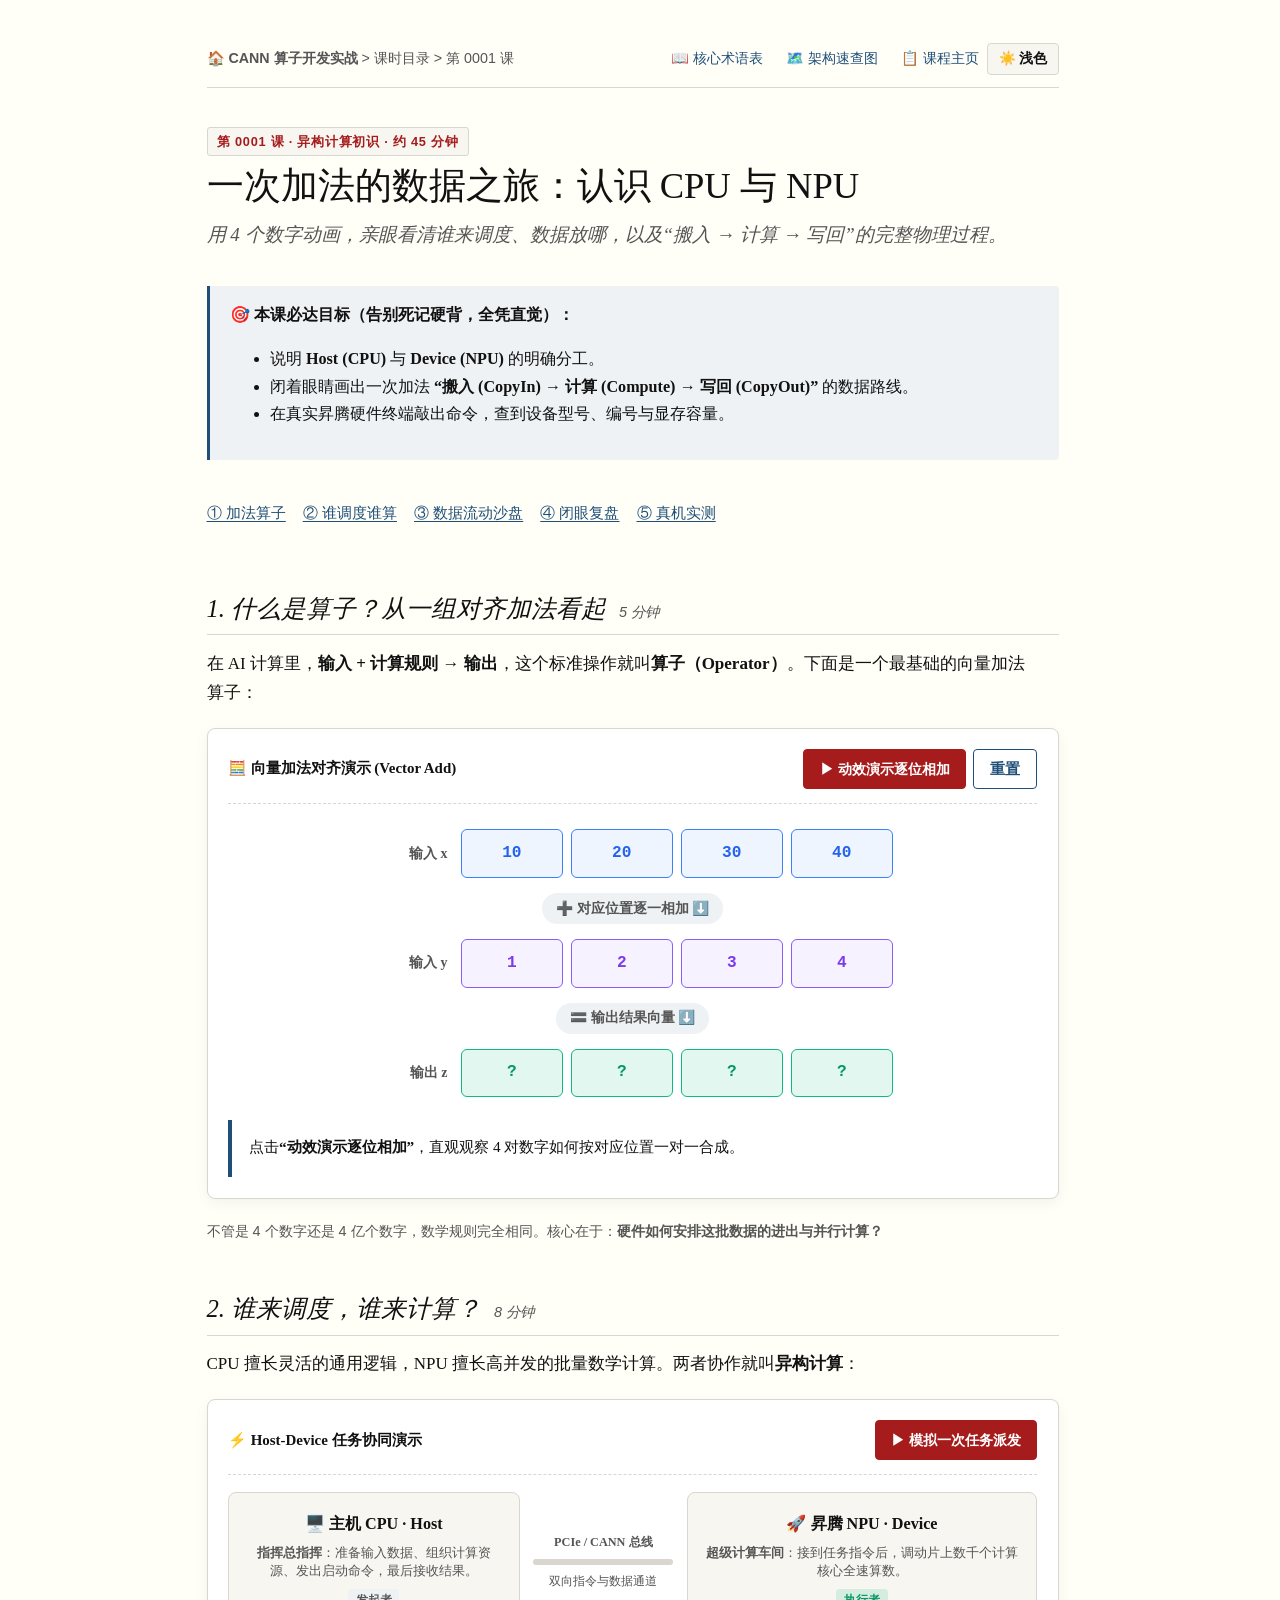
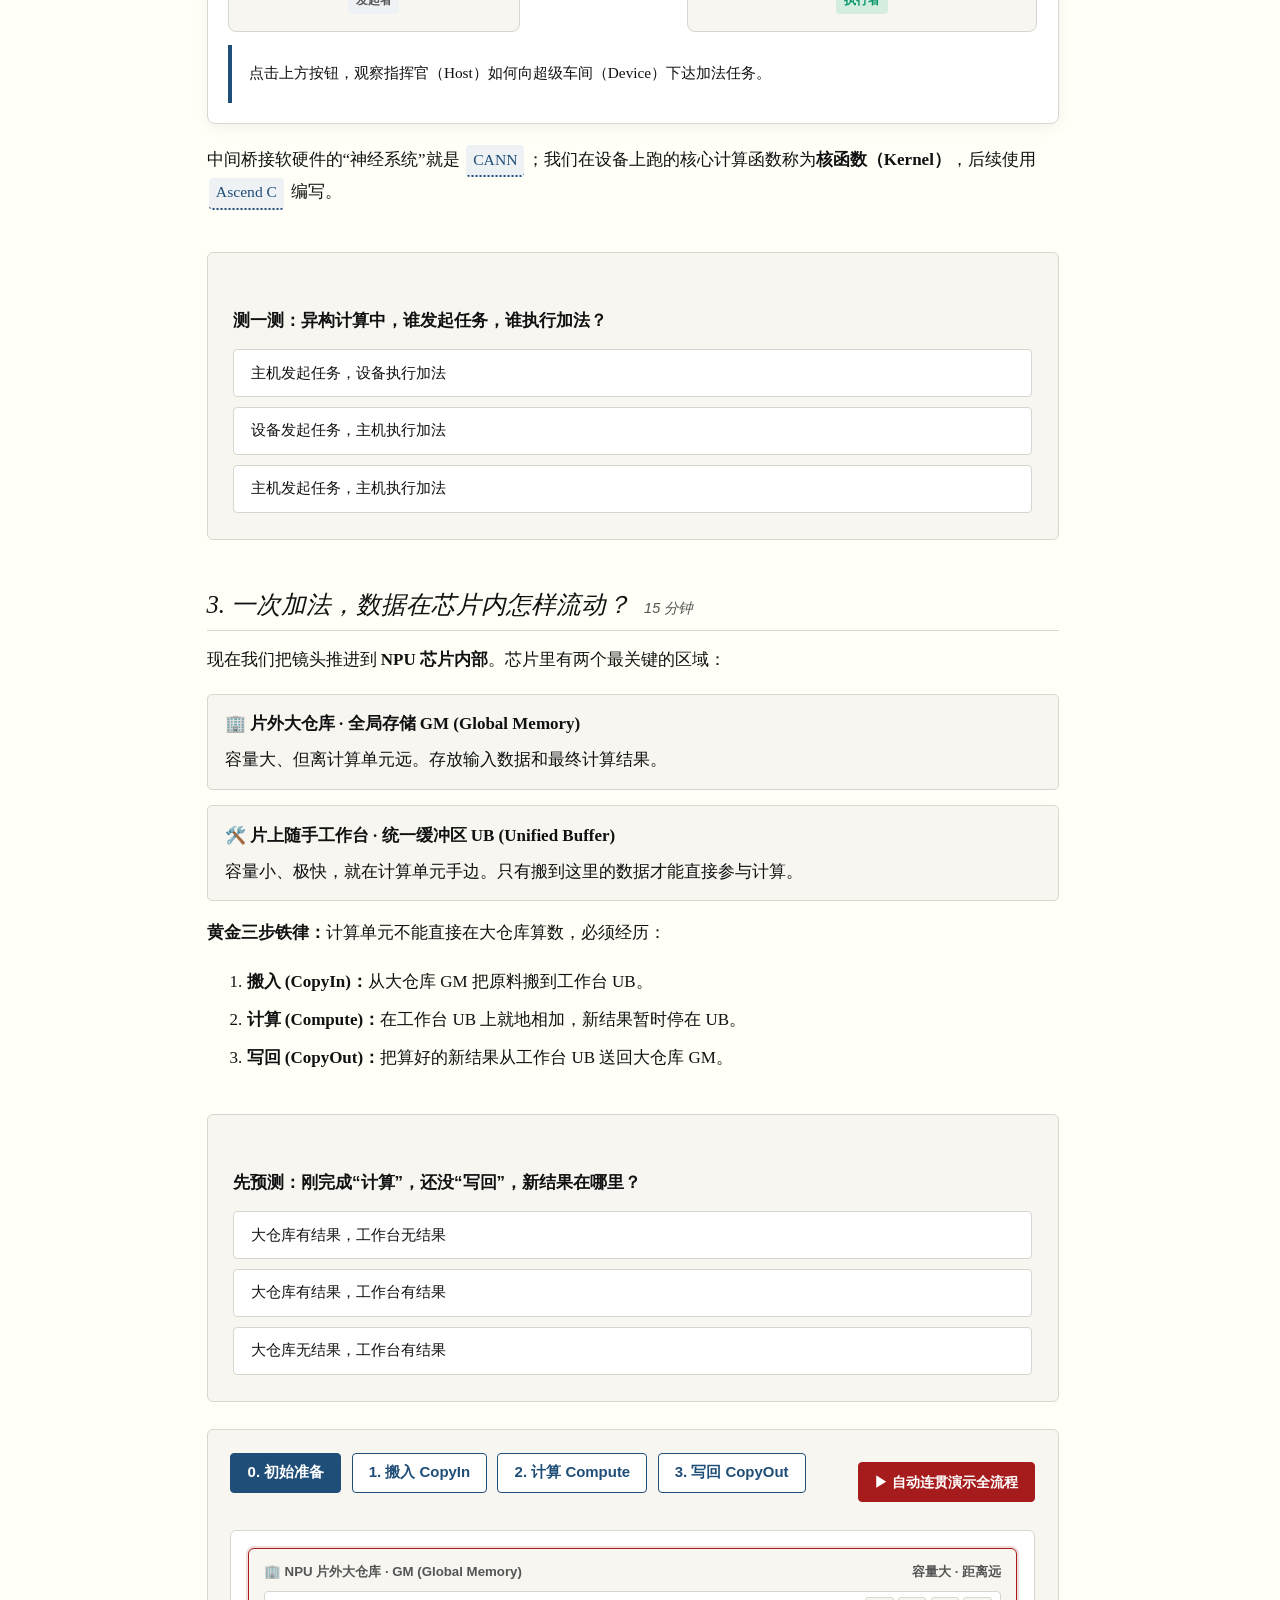
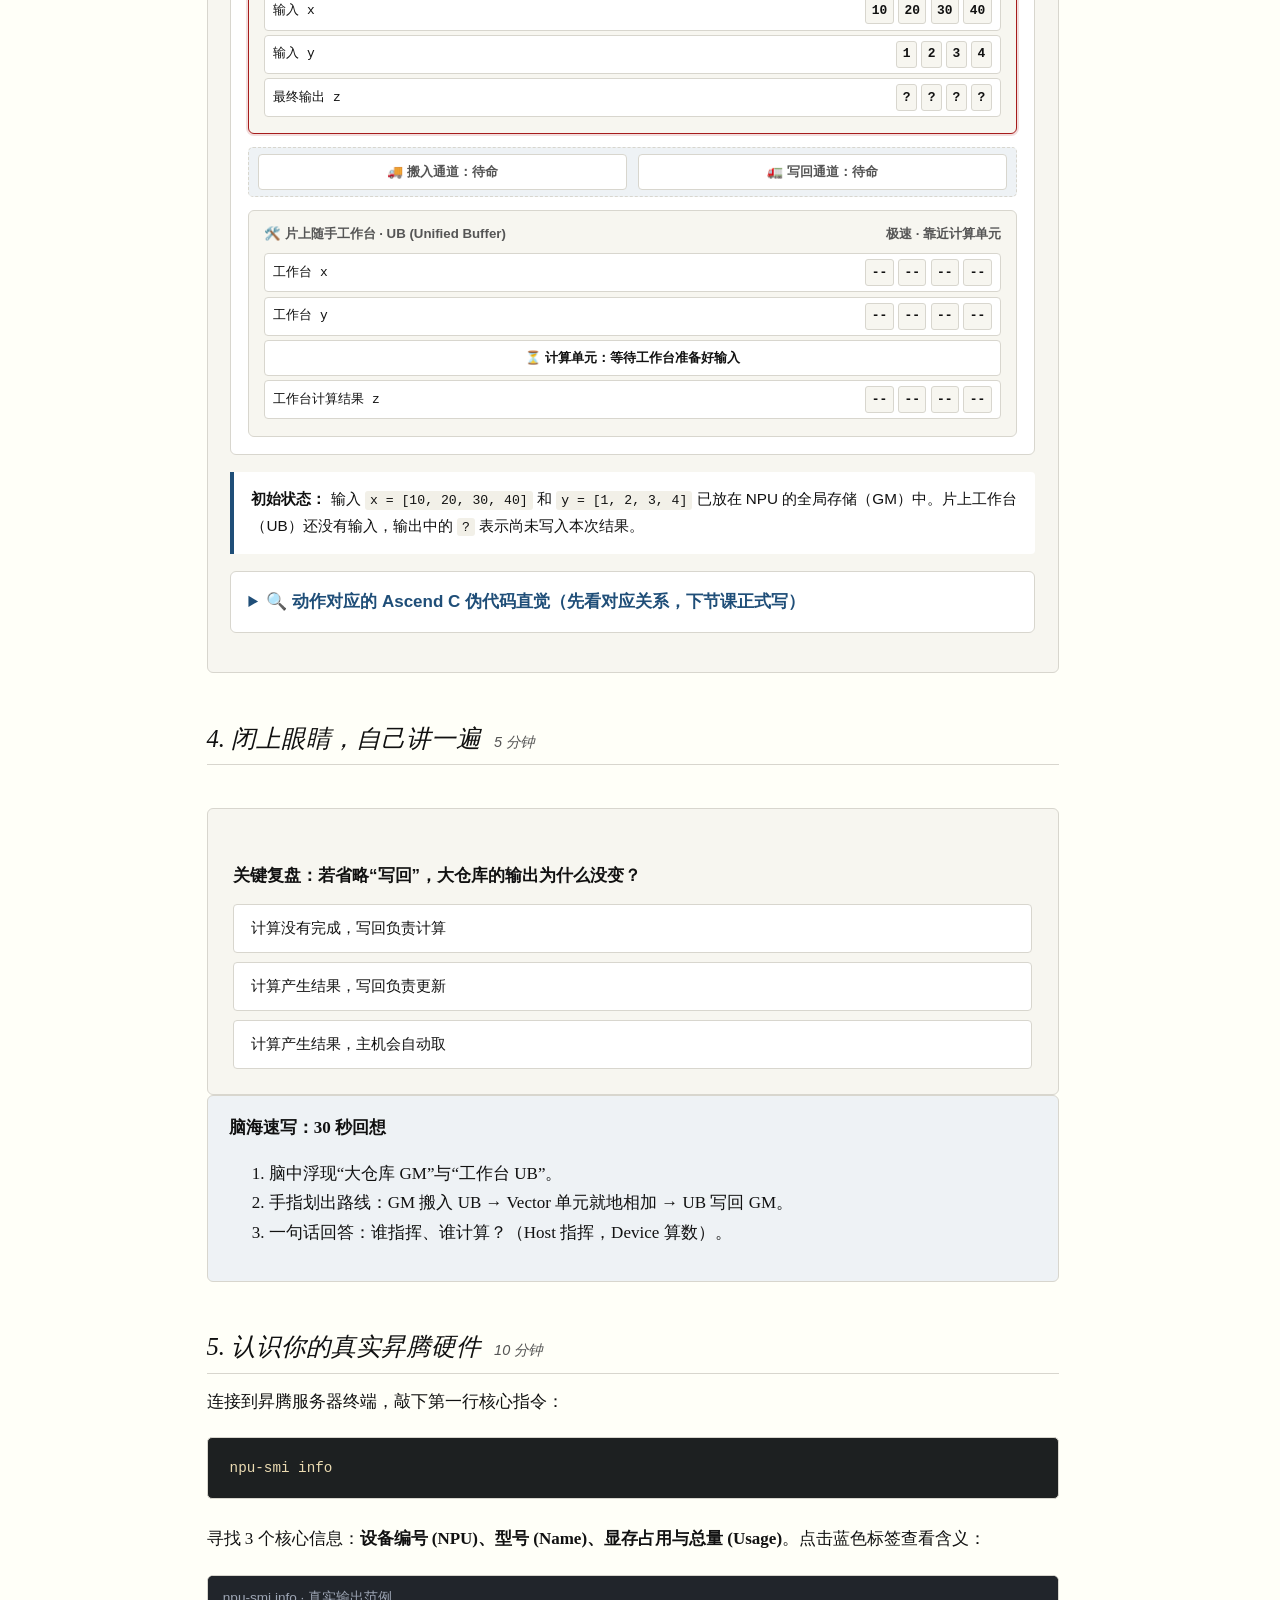
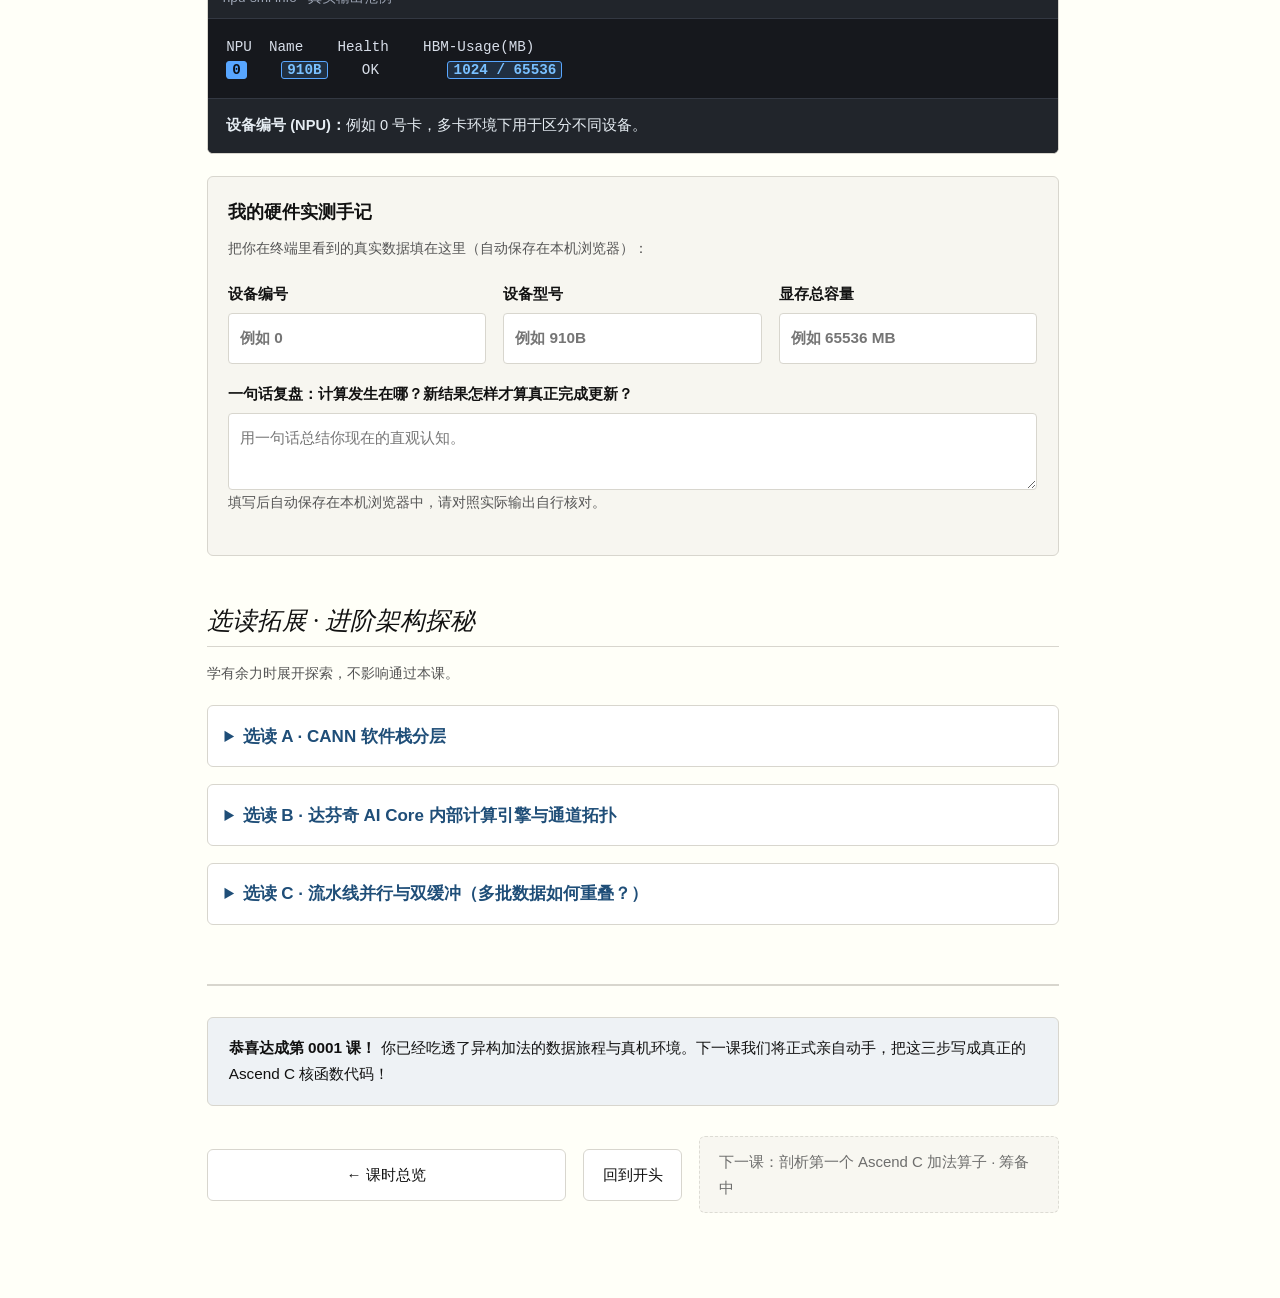
==== commit 9d2ff9f4: "feat(lesson-1): 视觉化大升级与措辞精简，用动画演示替代冗余文字 - 重构第0001课文本，精简65%+冗余说教与免责声明，直击核心直觉 - 新增向量算子对齐相加动画演示组件 - 新增H" ====
--- a/lessons/0001-cann-stack-and-aicore.html
+++ b/lessons/0001-cann-stack-and-aicore.html
@@ -13,9 +13,9 @@
       }
     })();
   </script>
-  <link rel="stylesheet" href="../assets/style.css?v=20261027b">
-  <script src="../assets/quiz.js?v=20261027b" defer></script>
-  <script src="../assets/nav-drawer.js?v=20261027b" defer></script>
+  <link rel="stylesheet" href="../assets/style.css?v=20261027c">
+  <script src="../assets/quiz.js?v=20261027c" defer></script>
+  <script src="../assets/nav-drawer.js?v=20261027c" defer></script>
 </head>
 <body>
   <a href="#main-content" class="skip-link">跳至主要内容</a>
@@ -33,119 +33,179 @@
   </header>
 
   <main id="main-content" tabindex="-1">
-    <span class="badge">第 0001 课 · 异构计算入门 · 约 60 分钟</span>
+    <span class="badge">第 0001 课 · 异构计算初识 · 约 45 分钟</span>
     <h1>一次加法的数据之旅：认识 CPU 与 NPU</h1>
-    <p class="subtitle">跟着四对数字，弄清谁来算、数据放在哪，以及为什么要搬入、计算、再写回。</p>
+    <p class="subtitle">用 4 个数字动画，亲眼看清谁来调度、数据放哪，以及“搬入 → 计算 → 写回”的完整物理过程。</p>
 
     <div class="mission-tie">
-      <strong>这节课结束时，你能做到：</strong>
+      <strong>🎯 本课必达目标（告别死记硬背，全凭直觉）：</strong>
       <ul>
-        <li>用自己的话说明 CPU 与 NPU 在本课中的分工。</li>
-        <li>画出一次加法“搬入 → 计算 → 写回”的数据路线。</li>
-        <li>在真实设备上找到 NPU 型号、设备编号和显存容量。</li>
+        <li>说明 <strong>Host (CPU)</strong> 与 <strong>Device (NPU)</strong> 的明确分工。</li>
+        <li>闭着眼睛画出一次加法 <strong>“搬入 (CopyIn) → 计算 (Compute) → 写回 (CopyOut)”</strong> 的数据路线。</li>
+        <li>在真实昇腾硬件终端敲出命令，查到设备型号、编号与显存容量。</li>
       </ul>
-      <p class="lesson-small">本课先建立一个够用的直觉。英文缩写可以随时查，不要求背诵；完整核函数留到下一课。</p>
     </div>
-    <p><strong>起点：</strong>适合接触过数组、函数和循环，但没有 GPU/NPU 编程经验的同学。若这些编程概念也不熟悉，先展开下面的准备说明。</p>
-    <details class="lesson-details">
-      <summary>课前准备：数组、函数、循环分别是什么？</summary>
-      <p><strong>数组</strong>是一排有顺序的数字，如 <code>[10, 20, 30, 40]</code>；<strong>函数</strong>把一组操作起个名字，方便重复调用；<strong>循环</strong>让某个动作按顺序做多次。</p>
-      <p>先练习把两排数字按位置相加，并用口头步骤说明怎么算。若需要学习基本语法，先补一个小练习：用熟悉的语言写出遍历数组并相加的函数，再进入后续代码课。本课可以先跟着数字和图学习。</p>
-    </details>
+
     <nav class="lesson-route" aria-label="本课学习路线">
-      <a href="#addition">① 加法任务</a><a href="#division">② 谁来算</a><a href="#dataflow">③ 数据怎样走</a><a href="#recall">④ 自己讲一遍</a><a href="#device-lab">⑤ 认识设备</a>
+      <a href="#addition">① 加法算子</a><a href="#division">② 谁调度谁算</a><a href="#dataflow">③ 数据流动沙盘</a><a href="#recall">④ 闭眼复盘</a><a href="#device-lab">⑤ 真机实测</a>
     </nav>
-    <details class="lesson-details">
-      <summary>建议节奏：60 分钟怎样安排？</summary>
-      <p>加法任务 5 分钟 → CPU/NPU 分工 10 分钟 → 存储与三步演示 20 分钟 → 预测与复盘 10 分钟 → 真机识别 10 分钟 → 答疑与预告 5 分钟。可按自己的理解速度暂停和重看。</p>
-    </details>
-
+
+    <!-- Section 1 -->
     <section id="addition">
-      <h2>1. 从一个你已经会算的任务开始 <span class="section-time">5 分钟</span></h2>
-      <p>把下面两排数字按位置相加。先自己算一遍，再展开核对：</p>
-      <div class="addition-example" aria-label="两组输入数字">
-        <div><span>输入 x</span><code>[10, 20, 30, 40]</code></div>
-        <div><span>输入 y</span><code>[ 1,  2,  3,  4]</code></div>
-      </div>
-      <details class="lesson-details">
-        <summary>核对加法结果</summary>
-        <p><code>z = [11, 22, 33, 44]</code>。每个位置的结果，都来自相同位置的两个输入相加。</p>
-      </details>
-      <p>在 AI 计算中，这样一个有明确输入、输出和计算规则的操作，叫作<strong>算子（Operator）</strong>。这个例子就是加法算子。后面把它交给 NPU 执行时，数学规则仍然一样；我们要学习的是怎样安排数据和计算。</p>
-      <p class="margin-note">四对数字只是为了方便观察。CPU 完全能完成这个小任务；这里不比较运行速度，也不意味着小任务交给 NPU 一定更快。</p>
+      <h2>1. 什么是算子？从一组对齐加法看起 <span class="section-time">5 分钟</span></h2>
+      <p>在 AI 计算里，<strong>输入 + 计算规则 → 输出</strong>，这个标准操作就叫<strong>算子（Operator）</strong>。下面是一个最基础的向量加法算子：</p>
+
+      <div class="operator-demo" aria-label="向量加法动画演示">
+        <div class="operator-toolbar">
+          <span style="font-size:0.88rem; font-weight:700;">🧮 向量加法对齐演示 (Vector Add)</span>
+          <div style="display:flex; gap:0.4rem;">
+            <button type="button" class="sim-play-btn" id="op-play-btn">▶ 动效演示逐位相加</button>
+            <button type="button" class="sim-btn" id="op-reset-btn">重置</button>
+          </div>
+        </div>
+        <div class="operator-canvas">
+          <div class="vector-block-row">
+            <span class="vector-label">输入 x</span>
+            <div class="vector-cells">
+              <div class="vector-cell cell-x">10</div>
+              <div class="vector-cell cell-x">20</div>
+              <div class="vector-cell cell-x">30</div>
+              <div class="vector-cell cell-x">40</div>
+            </div>
+          </div>
+          <div class="operator-arrow-indicator">➕ 对应位置逐一相加 ⬇️</div>
+          <div class="vector-block-row">
+            <span class="vector-label">输入 y</span>
+            <div class="vector-cells">
+              <div class="vector-cell cell-y">1</div>
+              <div class="vector-cell cell-y">2</div>
+              <div class="vector-cell cell-y">3</div>
+              <div class="vector-cell cell-y">4</div>
+            </div>
+          </div>
+          <div class="operator-arrow-indicator">🟰 输出结果向量 ⬇️</div>
+          <div class="vector-block-row">
+            <span class="vector-label">输出 z</span>
+            <div class="vector-cells">
+              <div class="vector-cell cell-z">?</div>
+              <div class="vector-cell cell-z">?</div>
+              <div class="vector-cell cell-z">?</div>
+              <div class="vector-cell cell-z">?</div>
+            </div>
+          </div>
+        </div>
+        <div class="sim-status" id="op-status-text" style="margin-top:0.8rem;" aria-live="polite">
+          点击<strong>“动效演示逐位相加”</strong>，直观观察 4 对数字如何按对应位置一对一合成。
+        </div>
+      </div>
+
+      <p class="lesson-small">不管是 4 个数字还是 4 亿个数字，数学规则完全相同。核心在于：<strong>硬件如何安排这批数据的进出与并行计算？</strong></p>
     </section>
 
+    <!-- Section 2 -->
     <section id="division">
-      <h2>2. 谁来安排，谁来计算？ <span class="section-time">10 分钟</span></h2>
-      <p>CPU 是擅长通用任务的处理器，NPU 是面向神经网络等计算任务的加速器。让不同类型的处理器协同完成任务，叫作<strong>异构计算</strong>。本课采用下面这组分工：</p>
-      <div class="analogy-grid">
-        <div class="analogy-card">
-          <h3>主机 CPU · Host</h3>
-          <p>像任务的组织者，准备输入、安排设备资源、发起计算，并在完成后处理结果。</p>
-        </div>
-        <div class="analogy-card highlight-card">
-          <h3>昇腾 NPU · Device</h3>
-          <p>像接到任务的计算车间。输入准备好以后，由设备上的计算单元执行加法。</p>
-        </div>
-      </div>
-      <p>两者之间需要软件协调。<button type="button" class="term-chip" data-term="CANN">CANN</button> 是支持昇腾计算的软件栈；我们后面用 <button type="button" class="term-chip" data-term="Ascend C">Ascend C</button> 编写在设备上执行的计算程序，其中在设备上执行的核心函数叫<strong>核函数（Kernel）</strong>。这一课先认识它们的用途。</p>
-      <p class="lesson-small">CPU 也支持并行与向量化；NPU 是否更快还取决于任务规模、数据传输等因素。不要把这组分工理解为 CPU 只能逐个数计算。</p>
-    <div class="quiz-section" id="check-host">
-      <div class="quiz-question" data-correct="0" data-explain-correct="对。Host 侧安排和发起任务，本课把加法计算交给 Device 上的计算单元。" data-explain-wrong="再看看两张分工卡：本课把加法交给了哪一方？CPU 也能算，但这里选择让 NPU 执行。">
-        <h3 class="quiz-prompt">想一想：本课中，谁发起任务，谁执行加法？</h3>
-        <div class="quiz-options">
-          <button class="quiz-option" type="button">主机发起任务，设备执行加法</button>
-          <button class="quiz-option" type="button">设备发起任务，主机执行加法</button>
-          <button class="quiz-option" type="button">主机发起任务，主机执行加法</button>
-        </div>
-        <div class="quiz-feedback" aria-live="polite" role="status"></div>
-      </div>
-    </div>
+      <h2>2. 谁来调度，谁来计算？ <span class="section-time">8 分钟</span></h2>
+      <p>CPU 擅长灵活的通用逻辑，NPU 擅长高并发的批量数学计算。两者协作就叫<strong>异构计算</strong>：</p>
+
+      <div class="host-device-demo" aria-label="CPU 与 NPU 协同机制演示">
+        <div class="operator-toolbar">
+          <span style="font-size:0.88rem; font-weight:700;">⚡ Host-Device 任务协同演示</span>
+          <button type="button" class="sim-play-btn" id="hd-trigger-btn">▶ 模拟一次任务派发</button>
+        </div>
+        <div class="hd-stage">
+          <div class="hd-entity" id="hd-host-box">
+            <h4>🖥️ 主机 CPU · Host</h4>
+            <p><strong>指挥总指挥</strong>：准备输入数据、组织计算资源、发出启动命令，最后接收结果。</p>
+            <span class="hd-badge">发起者</span>
+          </div>
+
+          <div class="hd-bus">
+            <span class="bus-label">PCIe / CANN 总线</span>
+            <div class="bus-wire">
+              <div class="bus-packet" id="bus-packet-indicator"></div>
+            </div>
+            <span style="font-size:0.68rem; color:var(--ink-muted);">双向指令与数据通道</span>
+          </div>
+
+          <div class="hd-entity" id="hd-device-box">
+            <h4>🚀 昇腾 NPU · Device</h4>
+            <p><strong>超级计算车间</strong>：接到任务指令后，调动片上数千个计算核心全速算数。</p>
+            <span class="hd-badge" style="background:rgba(16, 185, 129, 0.15); color:#059669;">执行者</span>
+          </div>
+        </div>
+        <div class="sim-status" id="hd-status-text" style="margin-top:0.8rem;" aria-live="polite">
+          点击上方按钮，观察指挥官（Host）如何向超级车间（Device）下达加法任务。
+        </div>
+      </div>
+
+      <p>中间桥接软硬件的“神经系统”就是 <button type="button" class="term-chip" data-term="CANN">CANN</button>；我们在设备上跑的核心计算函数称为<strong>核函数（Kernel）</strong>，后续使用 <button type="button" class="term-chip" data-term="Ascend C">Ascend C</button> 编写。</p>
+
+      <div class="quiz-section" id="check-host">
+        <div class="quiz-question" data-correct="0" data-explain-correct="对。Host 侧负责组织和派发，Device 侧的专用硬件负责加法计算。" data-explain-wrong="再观察上方动效：任务是由 Host 发出的，真正的加法计算发生在 Device 上。">
+          <h3 class="quiz-prompt">测一测：异构计算中，谁发起任务，谁执行加法？</h3>
+          <div class="quiz-options">
+            <button class="quiz-option" type="button">主机发起任务，设备执行加法</button>
+            <button class="quiz-option" type="button">设备发起任务，主机执行加法</button>
+            <button class="quiz-option" type="button">主机发起任务，主机执行加法</button>
+          </div>
+          <div class="quiz-feedback" aria-live="polite" role="status"></div>
+        </div>
+      </div>
     </section>
 
+    <!-- Section 3 -->
     <section id="dataflow">
-      <h2>3. 一次加法，数据怎样走？ <span class="section-time">20 分钟</span></h2>
-      <p>现在只看 NPU 内部。<strong>假设输入已经准备在设备的存储里</strong>：从主机把输入送到 NPU 的过程先不展开。下面的“大仓库”和“工作台”都属于 NPU。</p>
+      <h2>3. 一次加法，数据在芯片内怎样流动？ <span class="section-time">15 分钟</span></h2>
+      <p>现在我们把镜头推进到 <strong>NPU 芯片内部</strong>。芯片里有两个最关键的区域：</p>
+
       <div class="memory-compare-rows">
-        <div class="mem-tier-row"><strong>🏢 大仓库：全局存储 GM（Global Memory）</strong><p>放输入和最终输出，容量相对大。本例开始时，两排数字都在这里。</p></div>
-        <div class="mem-tier-row"><strong>🛠️ 工作台：统一缓冲区 UB（Unified Buffer）</strong><p>靠近计算单元，容量相对小。先把这次要计算的数据搬到这里，再进行向量加法。</p></div>
-      </div>
-      <p>你可以把设备上的计算核心 <strong>AI Core</strong> 想成一个车间。这里使用的<strong>向量计算单元 Vector</strong>像工作台旁的工人，负责按位置处理一组数字；<strong>搬运引擎 MTE</strong>负责在存储之间搬数据。先记住职责即可。</p>
-      <p>为什么需要工作台？靠近计算单元的存储便于快速取用数据，但容量有限。本课的向量加法接口使用 UB 中的数据，因此把要算的一小批先搬进去，用完再把结果写回大仓库。</p>
+        <div class="mem-tier-row">
+          <strong>🏢 片外大仓库 · 全局存储 GM (Global Memory)</strong>
+          <p>容量大、但离计算单元远。存放输入数据和最终计算结果。</p>
+        </div>
+        <div class="mem-tier-row">
+          <strong>🛠️ 片上随手工作台 · 统一缓冲区 UB (Unified Buffer)</strong>
+          <p>容量小、极快，就在计算单元手边。只有搬到这里的数据才能直接参与计算。</p>
+        </div>
+      </div>
+
+      <p><strong>黄金三步铁律：</strong>计算单元不能直接在大仓库算数，必须经历：</p>
       <ol class="data-steps">
-        <li><strong>搬入 · CopyIn：</strong>把 x、y 从 GM 搬到 UB。</li>
-        <li><strong>计算 · Compute：</strong>在 UB 中做加法，新结果也先放在 UB。</li>
-        <li><strong>写回 · CopyOut：</strong>把新结果从 UB 写回 GM 的输出位置。</li>
+        <li><strong>搬入 (CopyIn)：</strong>从大仓库 GM 把原料搬到工作台 UB。</li>
+        <li><strong>计算 (Compute)：</strong>在工作台 UB 上就地相加，新结果暂时停在 UB。</li>
+        <li><strong>写回 (CopyOut)：</strong>把算好的新结果从工作台 UB 送回大仓库 GM。</li>
       </ol>
-      <p class="margin-note">这是本课采用的 Ascend C 向量加法模型。三步搬运和计算发生在 NPU 内部；“写回 GM”还不等于“把结果返回主机”。</p>
-    <div class="quiz-section" id="predict-compute">
-      <div class="quiz-question" data-correct="2" data-explain-correct="对。新结果先留在 UB 工作台；完成写回后，GM 大仓库的输出才更新。下面停在第 2 步验证。" data-explain-wrong="这里问的是新计算出来的结果。回想计算发生在哪，再用下方第 2 步核对；还没写回就不会更新 GM 的输出。">
-        <h3 class="quiz-prompt">先预测：完成“计算”，还没“写回”，新结果在哪里？</h3>
-        <div class="quiz-options">
-          <button class="quiz-option" type="button">大仓库有结果，工作台无结果</button>
-          <button class="quiz-option" type="button">大仓库有结果，工作台有结果</button>
-          <button class="quiz-option" type="button">大仓库无结果，工作台有结果</button>
-        </div>
-        <div class="quiz-feedback" aria-live="polite" role="status"></div>
-      </div>
-    </div>
-      <p><strong>验证方法：</strong>先点“1. 搬入”，再点“2. 计算”，比较上下两个输出行；最后点“3. 写回”。图展示每一步完成后的状态，“?” 表示该输出还没有本次的新结果，“--” 表示尚未搬入或计算。</p>
+
+      <div class="quiz-section" id="predict-compute">
+        <div class="quiz-question" data-correct="2" data-explain-correct="对！新结果刚算出来时只保存在工作台 UB；必须执行写回，大仓库 GM 的输出才会更新。" data-explain-wrong="请注意：计算发生在外面的大仓库还是片内的工作台？还没写回前，大仓库依然没有新结果。">
+          <h3 class="quiz-prompt">先预测：刚完成“计算”，还没“写回”，新结果在哪里？</h3>
+          <div class="quiz-options">
+            <button class="quiz-option" type="button">大仓库有结果，工作台无结果</button>
+            <button class="quiz-option" type="button">大仓库有结果，工作台有结果</button>
+            <button class="quiz-option" type="button">大仓库无结果，工作台有结果</button>
+          </div>
+          <div class="quiz-feedback" aria-live="polite" role="status"></div>
+        </div>
+      </div>
+
+      <!-- Simulator Workbench -->
       <div class="pipeline-workbench" id="flow-simulator">
         <div class="workbench-toolbar">
           <div class="sim-controls" role="group" aria-label="数据流步骤">
-            <button type="button" class="sim-btn active" data-sim-step="0" aria-pressed="true">0. 初始</button>
-            <button type="button" class="sim-btn" data-sim-step="1" aria-pressed="false">1. 搬入</button>
-            <button type="button" class="sim-btn" data-sim-step="2" aria-pressed="false">2. 计算</button>
-            <button type="button" class="sim-btn" data-sim-step="3" aria-pressed="false">3. 写回</button>
-          </div>
-          <button type="button" class="sim-play-btn" id="sim-autoplay-btn" aria-pressed="false">▶ 自动演示全流程</button>
-        </div>
+            <button type="button" class="sim-btn active" data-sim-step="0" aria-pressed="true">0. 初始准备</button>
+            <button type="button" class="sim-btn" data-sim-step="1" aria-pressed="false">1. 搬入 CopyIn</button>
+            <button type="button" class="sim-btn" data-sim-step="2" aria-pressed="false">2. 计算 Compute</button>
+            <button type="button" class="sim-btn" data-sim-step="3" aria-pressed="false">3. 写回 CopyOut</button>
+          </div>
+          <button type="button" class="sim-play-btn" id="sim-autoplay-btn" aria-pressed="false">▶ 自动连贯演示全流程</button>
+        </div>
+
         <div class="chip-stage">
           <!-- Off-chip GM Zone -->
           <div class="hw-zone zone-active" id="sim-gm-zone">
             <div class="hw-zone-header">
-              <span>🏢 NPU 内的大仓库 · GM</span>
-              <span>片外存储</span>
+              <span>🏢 NPU 片外大仓库 · GM (Global Memory)</span>
+              <span>容量大 · 距离远</span>
             </div>
             <div class="tensor-row">
               <span>输入 x</span>
@@ -160,7 +220,7 @@
               </span>
             </div>
             <div class="tensor-row" id="row-z-gm">
-              <span>输出 z</span>
+              <span>最终输出 z</span>
               <span class="tensor-vals" id="vals-z-gm">
                 <span class="val-chip">?</span><span class="val-chip">?</span><span class="val-chip">?</span><span class="val-chip">?</span>
               </span>
@@ -170,36 +230,36 @@
           <!-- MTE Transfer Corridor -->
           <div class="mte-corridor">
             <div class="mte-channel" id="sim-mte2-channel">
-              🚚 搬入通道（MTE2）：待命
+              🚚 进货搬运通道 (MTE2)：待命
             </div>
             <div class="mte-channel" id="sim-mte3-channel">
-              🚛 写回通道（MTE3）：待命
+              🚛 出货写回通道 (MTE3)：待命
             </div>
           </div>
 
           <!-- On-chip UB + Vector Zone -->
           <div class="hw-zone" id="sim-ub-zone">
             <div class="hw-zone-header">
-              <span>🛠️ 计算单元旁的工作台 · UB</span>
-              <span>片上存储</span>
+              <span>🛠️ 片上随手工作台 · UB (Unified Buffer)</span>
+              <span>极速 · 靠近计算单元</span>
             </div>
             <div class="tensor-row" id="row-x-local">
-              <span>输入 x</span>
+              <span>工作台 x</span>
               <span class="tensor-vals" id="vals-x-local">
                 <span class="val-chip">--</span><span class="val-chip">--</span><span class="val-chip">--</span><span class="val-chip">--</span>
               </span>
             </div>
             <div class="tensor-row" id="row-y-local">
-              <span>输入 y</span>
+              <span>工作台 y</span>
               <span class="tensor-vals" id="vals-y-local">
                 <span class="val-chip">--</span><span class="val-chip">--</span><span class="val-chip">--</span><span class="val-chip">--</span>
               </span>
             </div>
-            <div class="tensor-row" id="sim-vector-banner" style="justify-content:center; font-weight:700; font-family:var(--font-sans);">
-              等待把输入搬入工作台
+            <div class="tensor-row vector-pulse-banner" id="sim-vector-banner" style="justify-content:center; font-weight:700; font-family:var(--font-sans);">
+              ⚡ Vector 计算单元：等待输入数据就位
             </div>
             <div class="tensor-row" id="row-z-local">
-              <span>输出 z</span>
+              <span>工作台计算结果 z</span>
               <span class="tensor-vals" id="vals-z-local">
                 <span class="val-chip">--</span><span class="val-chip">--</span><span class="val-chip">--</span><span class="val-chip">--</span>
               </span>
@@ -207,293 +267,283 @@
           </div>
         </div>
 
-        <div class="sim-status" id="sim-status-text" aria-live="polite"><strong>初始状态：</strong>输入在 GM 大仓库，UB 工作台还没有数据。先预测，再逐步验证。</div>
+        <div class="sim-status" id="sim-status-text" aria-live="polite">
+          <strong>初始状态：</strong> 数据在大仓库 GM 中，工作台 UB 为空。点击上方步骤或“自动演示”，观察数据飞行动效。
+        </div>
+
         <details class="lesson-details code-preview">
-          <summary>想看看代码吗？展开三步伪代码（本课不要求会写）</summary>
-          <p class="lesson-small">下方借用 Ascend C 接口名帮助对应动作，<strong>不是可直接编译的核函数</strong>。为了看清数字只展示 4 个元素；完整代码还要处理地址绑定、内存分配、搬运长度与对齐、同步及启动。下一课再逐项补上。</p>
+          <summary>🔍 动作对应的 Ascend C 伪代码直觉（先看对应关系，下节课正式写）</summary>
           <div class="code-sync-pane">
             <div class="ascend-code-lines" role="group" aria-label="伪代码与步骤联动">
-              <button type="button" class="sync-code-block code-active" data-code-step="0"><span class="sync-code-comment">// 初始：输入已准备在设备 GM</span><code>xGm = [10, 20, 30, 40]; yGm = [1, 2, 3, 4];</code></button>
-              <button type="button" class="sync-code-block" data-code-step="1"><span class="sync-code-comment">// 搬入：GM → UB</span><code>DataCopy(xLocal, xGm, 4);<br>DataCopy(yLocal, yGm, 4);</code></button>
-              <button type="button" class="sync-code-block" data-code-step="2"><span class="sync-code-comment">// 计算：结果先留在 UB</span><code>Add(zLocal, xLocal, yLocal, 4);</code></button>
-              <button type="button" class="sync-code-block" data-code-step="3"><span class="sync-code-comment">// 写回：UB → GM</span><code>DataCopy(zGm, zLocal, 4);</code></button>
+              <button type="button" class="sync-code-block code-active" data-code-step="0"><span class="sync-code-comment">// 初始：大仓库就绪</span><code>xGm = [10, 20, 30, 40]; yGm = [1, 2, 3, 4];</code></button>
+              <button type="button" class="sync-code-block" data-code-step="1"><span class="sync-code-comment">// ① CopyIn：GM 搬入 UB</span><code>DataCopy(xLocal, xGm, 4);<br>DataCopy(yLocal, yGm, 4);</code></button>
+              <button type="button" class="sync-code-block" data-code-step="2"><span class="sync-code-comment">// ② Compute：在 UB 内部计算</span><code>Add(zLocal, xLocal, yLocal, 4);</code></button>
+              <button type="button" class="sync-code-block" data-code-step="3"><span class="sync-code-comment">// ③ CopyOut：UB 写回 GM</span><code>DataCopy(zGm, zLocal, 4);</code></button>
             </div>
           </div>
         </details>
       </div>
-      <noscript><p class="margin-note">当前浏览器未启用 JavaScript。可以按上方三步文字学习：搬入后 UB 有输入；计算后只有 UB 有新结果；写回后 GM 的输出更新为 [11, 22, 33, 44]。交互测验和记录自动保存需要 JavaScript。</p></noscript>
     </section>
 
+    <!-- Section 4 -->
     <section id="recall">
-      <h2>4. 合上图，自己讲一遍 <span class="section-time">10 分钟</span></h2>
-    <div class="quiz-section" id="check-copyout">
-      <div class="quiz-question" data-correct="1" data-explain-correct="对。计算已在 UB 产生新结果，CopyOut 才负责更新 GM 中的输出。GM 属于 NPU，返回 Host 还涉及后续步骤。" data-explain-wrong="请切回第 2 步与第 3 步对比。结果可以已经算出，却仍停在 UB；主机不会因为计算结束就自动取走它。">
-        <h3 class="quiz-prompt">再想一想：若省略“写回”，GM 的输出为什么没有更新？</h3>
-        <div class="quiz-options">
-          <button class="quiz-option" type="button">计算没有完成，写回负责计算</button>
-          <button class="quiz-option" type="button">计算产生结果，写回负责更新</button>
-          <button class="quiz-option" type="button">计算产生结果，主机会自动取</button>
-        </div>
-        <div class="quiz-feedback" aria-live="polite" role="status"></div>
-      </div>
-    </div>
+      <h2>4. 闭上眼睛，自己讲一遍 <span class="section-time">5 分钟</span></h2>
+      <div class="quiz-section" id="check-copyout">
+        <div class="quiz-question" data-correct="1" data-explain-correct="正确！计算结束时新值只在片上 UB，必须通过写回（CopyOut）更新大仓库 GM。" data-explain-wrong="对比步骤 2 与步骤 3：计算完成后新数据只在 UB 诞生，大仓库尚未同步。">
+          <h3 class="quiz-prompt">关键复盘：若省略“写回”，大仓库的输出为什么没变？</h3>
+          <div class="quiz-options">
+            <button class="quiz-option" type="button">计算没有完成，写回负责计算</button>
+            <button class="quiz-option" type="button">计算产生结果，写回负责更新</button>
+            <button class="quiz-option" type="button">计算产生结果，主机会自动取</button>
+          </div>
+          <div class="quiz-feedback" aria-live="polite" role="status"></div>
+        </div>
+      </div>
+
       <div class="teacher-callout">
-        <strong>纸上复盘：不要求画得漂亮。</strong>
-        <ol><li>画两个方框，标出“大仓库”和“工作台”。</li><li>用箭头标出输入和结果怎样移动，指出加法在哪里发生。</li><li>补一句：谁发起任务，谁执行本次加法？</li></ol>
-        <details class="lesson-details"><summary>画完再展开自查</summary><p>Host CPU 发起任务，Device NPU 执行本次加法。设备内的数据路线：GM 输入 → 搬入 UB → Vector 在 UB 上计算 → UB 结果写回 GM。计算结束但未写回时，新结果仍只在 UB。</p></details>
+        <strong>脑海速写：30 秒回想</strong>
+        <ol>
+          <li>脑中浮现“大仓库 GM”与“工作台 UB”。</li>
+          <li>手指划出路线：GM 搬入 UB → Vector 单元就地相加 → UB 写回 GM。</li>
+          <li>一句话回答：谁指挥、谁计算？（Host 指挥，Device 算数）。</li>
+        </ol>
       </div>
     </section>
 
+    <!-- Section 5 -->
     <section id="device-lab">
-      <h2>5. 认识你手边的真实设备 <span class="section-time">10 分钟</span></h2>
-      <p>打开<strong>昇腾服务器的终端</strong>。如果你正在用普通电脑看课件，需要先通过老师提供的方式连接到服务器；下面的命令在服务器上执行。</p>
+      <h2>5. 认识你的真实昇腾硬件 <span class="section-time">10 分钟</span></h2>
+      <p>连接到昇腾服务器终端，敲下第一行核心指令：</p>
       <pre><code>npu-smi info</code></pre>
-      <p>先找三项：<strong>设备编号、型号、显存总容量</strong>。下面是经过节选的示例，点击蓝色标签查看含义；不同设备和驱动版本的列名、排版、数字可能不同。</p>
+      <p>寻找 3 个核心信息：<strong>设备编号 (NPU)、型号 (Name)、显存占用与总量 (Usage)</strong>。点击蓝色标签查看含义：</p>
+
       <div class="term-explorer">
-        <div class="term-topbar"><span>npu-smi info · 示例节选，非实时设备数据</span></div>
+        <div class="term-topbar"><span>npu-smi info · 真实输出范例</span></div>
         <div class="term-body"><pre class="terminal-sample">NPU  Name    Health    HBM-Usage(MB)
-<button type="button" class="term-hotspot active" aria-pressed="true" data-term-explain="<strong>设备编号：</strong>示例中的 NPU 编号是 0，用于区分设备。请记录自己的输出；它不是 AI Core 的数量。">0</button>    <button type="button" class="term-hotspot" aria-pressed="false" data-term-explain="<strong>设备型号：</strong>示例是 910B。记录你实际看到的型号，后续选代码和查文档会用到它。">910B</button>    OK        <button type="button" class="term-hotspot" aria-pressed="false" data-term-explain="<strong>显存占用 / 总容量：</strong>示例 1024 / 65536 表示已使用 1024 MB，总容量 65536 MB。记录斜杠右侧的总量和单位。HBM 是一种存储介质；其他设备可能显示 DDR 等字段，按实际输出记录。">1024 / 65536</button></pre></div>
-        <div class="term-inspector" id="term-inspector-box" aria-live="polite"><strong>设备编号：</strong>示例中的 NPU 编号是 0，用于区分设备。请记录自己的输出；它不是 AI Core 的数量。</div>
-      </div>
+<button type="button" class="term-hotspot active" aria-pressed="true" data-term-explain="<strong>设备编号 (NPU)：</strong>例如 0 号卡，多卡环境下用于区分不同设备。">0</button>    <button type="button" class="term-hotspot" aria-pressed="false" data-term-explain="<strong>设备型号 (Name)：</strong>如 910B，是后续编译算子和调优的核心依据。">910B</button>    OK        <button type="button" class="term-hotspot" aria-pressed="false" data-term-explain="<strong>显存容量：</strong>1024 / 65536 表示已用 1024 MB，总显存 65536 MB (64GB)。斜杠右侧就是大仓库的总容量。">1024 / 65536</button></pre></div>
+        <div class="term-inspector" id="term-inspector-box" aria-live="polite"><strong>设备编号 (NPU)：</strong>例如 0 号卡，多卡环境下用于区分不同设备。</div>
+      </div>
+
       <div class="learning-record">
-        <h3>我的设备记录</h3>
-        <p class="lesson-small">填写真实输出。若还没有连上设备，可先完成概念部分，实操一项留待连接后完成。</p>
+        <h3>我的硬件实测手记</h3>
+        <p class="lesson-small">把你在终端里看到的真实数据填在这里（自动保存在本机浏览器）：</p>
         <div class="record-grid">
-          <label for="device-id">设备编号<input id="device-id" data-learning-field="device-id" type="text" maxlength="80" placeholder="填写实际编号" autocomplete="off"></label>
-          <label for="device-model">设备型号<input id="device-model" data-learning-field="device-model" type="text" maxlength="120" placeholder="填写实际型号" autocomplete="off"></label>
-          <label for="device-memory">显存总容量（含单位）<input id="device-memory" data-learning-field="device-memory" type="text" maxlength="120" placeholder="读取总量，附上单位" autocomplete="off"></label>
-        </div>
-        <label for="lesson-reflection">一句话复盘：新结果从哪里算出，最后写到哪里？</label>
-        <textarea id="lesson-reflection" data-learning-field="reflection" rows="3" maxlength="2000" placeholder="用自己的话写，也可以记录一个还没明白的问题。"></textarea>
-        <p class="lesson-small" id="learning-save-status" role="status" aria-live="polite">记录仅保存在当前浏览器；填写不代表已经通过验收。</p>
-      </div>
+          <label for="device-id">设备编号<input id="device-id" data-learning-field="device-id" type="text" maxlength="80" placeholder="例如 0" autocomplete="off"></label>
+          <label for="device-model">设备型号<input id="device-model" data-learning-field="device-model" type="text" maxlength="120" placeholder="例如 910B" autocomplete="off"></label>
+          <label for="device-memory">显存总容量<input id="device-memory" data-learning-field="device-memory" type="text" maxlength="120" placeholder="例如 65536 MB" autocomplete="off"></label>
+        </div>
+        <label for="lesson-reflection">一句话复盘：计算发生在哪？新结果怎样才算真正完成更新？</label>
+        <textarea id="lesson-reflection" data-learning-field="reflection" rows="2" maxlength="2000" placeholder="用一句话总结你现在的直观认知。"></textarea>
+        <p class="lesson-small" id="learning-save-status" role="status" aria-live="polite"></p>
+      </div>
+    </section>
+
+    <!-- Optional Reading -->
+    <section id="optional-reading">
+      <h2>选读拓展 · 进阶架构探秘</h2>
+      <p class="lesson-small">学有余力时展开探索，不影响通过本课。</p>
+
       <details class="lesson-details">
-        <summary>遇到问题：命令找不到、没有设备、输出与示例不同</summary>
-        <ul>
-          <li><strong>命令找不到：</strong>先确认当前终端连接的是昇腾服务器。若已连接，保留报错原文，请老师或环境维护者检查驱动工具及命令路径。</li>
-          <li><strong>没有设备或没有权限：</strong>记录报错，请老师确认分配给你的设备，以及容器或账户的访问配置。</li>
-          <li><strong>型号、列名或容量不同：</strong>按自己的实际输出填写，不要照抄示例；找不到显存字段时，把输出带到答疑环节核对。</li>
-        </ul>
+        <summary>选读 A · CANN 软件栈分层</summary>
+        <p>自顶向下看 CANN 的协作全景：</p>
+        <div class="cann-stack-box"><div class="stack-layers" role="group" aria-label="软件和硬件的职责">
+          <button type="button" class="stack-layer-btn" aria-pressed="false" data-stack-detail="<strong>① AI 框架层：</strong>PyTorch / MindSpore，负责组织深度学习神经网络模型图。"><span class="stack-layer-name">① AI 框架</span><span class="stack-layer-desc">PyTorch / MindSpore</span></button>
+          <button type="button" class="stack-layer-btn" aria-pressed="false" data-stack-detail="<strong>② CANN 软件栈：</strong>桥梁系统，包含算子加速库、编译器、执行运行时（Runtime）与驱动。"><span class="stack-layer-name">② CANN</span><span class="stack-layer-desc">连接上层任务与昇腾硬件</span></button>
+          <button type="button" class="stack-layer-btn is-ours active" aria-pressed="true" data-stack-detail="<strong>③ 自定义算子：</strong>使用 Ascend C 编写 Kernel 核函数，直接掌控硬件性能。"><span class="stack-layer-name">③ 自定义算子</span><span class="stack-layer-desc">用 Ascend C 编写高性能核函数</span></button>
+          <button type="button" class="stack-layer-btn" aria-pressed="false" data-stack-detail="<strong>④ NPU 硬件：</strong>达芬奇 AI Core，提供极速搬运与成百上千并行计算核心。"><span class="stack-layer-name">④ 昇腾 NPU</span><span class="stack-layer-desc">硬件计算与存储实体</span></button>
+        </div><div id="cann-stack-detail" class="arch-detail-panel" aria-live="polite"><strong>本课程的方向：</strong>用 Ascend C 编写核函数，配合 Host 侧准备与调用。</div></div>
       </details>
+
       <details class="lesson-details">
-        <summary>可选环境检查：下一课会用到的 CANN 开发套件</summary>
-        <pre><code>echo "$ASCEND_TOOLKIT_HOME"</code></pre>
-        <p>这只查看当前终端的环境变量。输出为空不能证明没有安装 CANN；可能尚未加载环境配置。记录结果，按课程提供的安装路径与环境说明检查；本课无需为了这一项重新安装软件。</p>
+        <summary>选读 B · 达芬奇 AI Core 内部计算引擎与通道拓扑</summary>
+        <div class="arch-explorer">
+          <div class="arch-quick-btns" role="group" aria-label="硬件部件快速选择">
+            <button type="button" class="hw-node-btn active" data-hw-target="gm" aria-pressed="true">📦 1. 片外 GM 大仓库</button>
+            <button type="button" class="hw-node-btn" data-hw-target="mte2" aria-pressed="false">🚚 2. MTE2 进货通道</button>
+            <button type="button" class="hw-node-btn" data-hw-target="ub" aria-pressed="false">🛠️ 3. 片上 UB 工作台</button>
+            <button type="button" class="hw-node-btn" data-hw-target="vector" aria-pressed="false">⚡ 4. Vector 向量计算</button>
+            <button type="button" class="hw-node-btn" data-hw-target="cube" aria-pressed="false">🧱 5. Cube 矩阵计算</button>
+            <button type="button" class="hw-node-btn" data-hw-target="scalar" aria-pressed="false">📋 6. Scalar 控制单元</button>
+            <button type="button" class="hw-node-btn" data-hw-target="mte3" aria-pressed="false">🚛 7. MTE3 出货通道</button>
+          </div>
+
+          <div class="arch-svg-stage">
+            <svg class="arch-svg" viewBox="0 0 780 310" role="img" aria-labelledby="svg-arch-title">
+              <title id="svg-arch-title">达芬奇 AI Core 内部存储与计算单元拓扑交互图</title>
+              <defs>
+                <marker id="arrow-blue" viewBox="0 0 10 10" refX="8" refY="5" markerWidth="6" markerHeight="6" orient="auto-start-reverse">
+                  <path d="M 0 1 L 10 5 L 0 9 z" fill="#2563eb" />
+                </marker>
+                <marker id="arrow-green" viewBox="0 0 10 10" refX="8" refY="5" markerWidth="6" markerHeight="6" orient="auto-start-reverse">
+                  <path d="M 0 1 L 10 5 L 0 9 z" fill="#16a34a" />
+                </marker>
+              </defs>
+
+              <rect x="225" y="12" width="543" height="286" rx="10" fill="none" stroke="#64748b" stroke-width="2" stroke-dasharray="6 4" />
+              <text x="240" y="34" font-size="13" font-weight="700" fill="#64748b" font-family="sans-serif">🏭 AI Core 片上车间内部</text>
+
+              <!-- 1. Global Memory (GM) on Left -->
+              <g class="svg-hw-group active-hw" data-hw-id="gm" role="button" tabindex="0" aria-label="Global Memory 片外全局显存">
+                <rect class="hw-rect" x="14" y="25" width="155" height="260" rx="8" fill="#eff6ff" stroke="#2563eb" stroke-width="2" />
+                <text x="91" y="65" text-anchor="middle" font-size="14" font-weight="700" fill="#1e3a8a" font-family="sans-serif">📦 Global Memory</text>
+                <text x="91" y="86" text-anchor="middle" font-size="12" fill="#3b82f6" font-family="sans-serif">(片外大仓库 GM)</text>
+                <rect x="30" y="105" width="123" height="36" rx="4" fill="#dbeafe" stroke="#93c5fd" />
+                <text x="91" y="128" text-anchor="middle" font-size="11" font-weight="600" fill="#1e40af" font-family="monospace">输入 xGm, yGm</text>
+                <rect x="30" y="155" width="123" height="36" rx="4" fill="#dcfce7" stroke="#86efac" />
+                <text x="91" y="178" text-anchor="middle" font-size="11" font-weight="600" fill="#166534" font-family="monospace">输出 zGm</text>
+                <text x="91" y="240" text-anchor="middle" font-size="11" font-weight="700" fill="#dc2626" font-family="sans-serif">容量大 · 搬入 UB 才能算</text>
+              </g>
+
+              <!-- 2. MTE2 -->
+              <g class="svg-hw-group" data-hw-id="mte2" role="button" tabindex="0" aria-label="MTE2 进货搬运引擎">
+                <line class="flow-dash" x1="170" y1="95" x2="365" y2="95" stroke="#2563eb" stroke-width="3" marker-end="url(#arrow-blue)" />
+                <rect class="hw-rect" x="200" y="56" width="135" height="32" rx="5" fill="#dbeafe" stroke="#2563eb" stroke-width="1.5" />
+                <text x="267" y="76" text-anchor="middle" font-size="12" font-weight="700" fill="#1e3a8a" font-family="sans-serif">🚚 MTE2 (CopyIn)</text>
+              </g>
+
+              <!-- 7. MTE3 -->
+              <g class="svg-hw-group" data-hw-id="mte3" role="button" tabindex="0" aria-label="MTE3 出货搬运引擎">
+                <line class="flow-dash" x1="365" y1="185" x2="173" y2="185" stroke="#16a34a" stroke-width="3" marker-end="url(#arrow-green)" />
+                <rect class="hw-rect" x="200" y="194" width="135" height="32" rx="5" fill="#dcfce7" stroke="#16a34a" stroke-width="1.5" />
+                <text x="267" y="214" text-anchor="middle" font-size="12" font-weight="700" fill="#14532d" font-family="sans-serif">🚛 MTE3 (CopyOut)</text>
+              </g>
+
+              <!-- 3. Unified Buffer (UB) -->
+              <g class="svg-hw-group" data-hw-id="ub" role="button" tabindex="0" aria-label="Unified Buffer 片上统一缓冲区">
+                <rect class="hw-rect" x="370" y="52" width="165" height="170" rx="8" fill="#fef3c7" stroke="#d97706" stroke-width="2" />
+                <text x="452" y="78" text-anchor="middle" font-size="13" font-weight="700" fill="#92400e" font-family="sans-serif">🛠️ Unified Buffer</text>
+                <text x="452" y="96" text-anchor="middle" font-size="11" fill="#b45309" font-family="sans-serif">(片上随手工作台 UB)</text>
+                <rect x="386" y="108" width="132" height="28" rx="4" fill="#ffffff" stroke="#f59e0b" />
+                <text x="452" y="126" text-anchor="middle" font-size="11" font-family="monospace" fill="#78350f">LocalTensor (In)</text>
+                <rect x="386" y="144" width="132" height="28" rx="4" fill="#ffffff" stroke="#10b981" />
+                <text x="452" y="162" text-anchor="middle" font-size="11" font-family="monospace" fill="#065f46">LocalTensor (Out)</text>
+                <text x="452" y="202" text-anchor="middle" font-size="11" font-weight="600" fill="#92400e" font-family="sans-serif">极速 · 靠近计算核心</text>
+              </g>
+
+              <!-- Bi-directional arrows -->
+              <line x1="536" y1="115" x2="585" y2="115" stroke="#d97706" stroke-width="2.5" marker-end="url(#arrow-blue)" />
+              <line x1="585" y1="150" x2="538" y2="150" stroke="#16a34a" stroke-width="2.5" marker-end="url(#arrow-green)" />
+
+              <!-- 4. Vector Unit -->
+              <g class="svg-hw-group" data-hw-id="vector" role="button" tabindex="0" aria-label="Vector 向量计算单元">
+                <rect class="hw-rect" x="590" y="52" width="160" height="115" rx="8" fill="#f0fdf4" stroke="#16a34a" stroke-width="2" />
+                <text x="670" y="80" text-anchor="middle" font-size="13" font-weight="700" fill="#14532d" font-family="sans-serif">⚡ Vector 向量单元</text>
+                <text x="670" y="100" text-anchor="middle" font-size="11" fill="#15803d" font-family="sans-serif">(Compute 主力)</text>
+                <text x="670" y="124" text-anchor="middle" font-size="11" font-family="monospace" fill="#166534">Add / Mul / Exp</text>
+                <text x="670" y="144" text-anchor="middle" font-size="11" font-family="monospace" fill="#166534">ReLU / Softmax</text>
+              </g>
+
+              <!-- 5. Cube Unit -->
+              <g class="svg-hw-group" data-hw-id="cube" role="button" tabindex="0" aria-label="Cube 矩阵计算单元">
+                <rect class="hw-rect" x="590" y="180" width="160" height="104" rx="8" fill="#fef2f2" stroke="#dc2626" stroke-width="2" />
+                <text x="670" y="208" text-anchor="middle" font-size="13" font-weight="700" fill="#7f1d1d" font-family="sans-serif">🧱 Cube 矩阵单元</text>
+                <text x="670" y="228" text-anchor="middle" font-size="11" fill="#b91c1c" font-family="sans-serif">(矩阵乘加专用)</text>
+                <text x="670" y="252" text-anchor="middle" font-size="11" font-family="monospace" fill="#991b1b">MatMul / Conv2D</text>
+              </g>
+
+              <!-- 6. Scalar Unit -->
+              <g class="svg-hw-group" data-hw-id="scalar" role="button" tabindex="0" aria-label="Scalar 标量调度单元">
+                <rect class="hw-rect" x="370" y="236" width="202" height="48" rx="6" fill="#f8fafc" stroke="#475569" stroke-width="2" />
+                <text x="471" y="257" text-anchor="middle" font-size="12" font-weight="700" fill="#1e293b" font-family="sans-serif">📋 Scalar 标量控制单元</text>
+                <text x="471" y="274" text-anchor="middle" font-size="10.5" fill="#475569" font-family="sans-serif">循环计数 · 地址计算 · 分支判断</text>
+              </g>
+            </svg>
+          </div>
+
+          <div class="arch-detail-panel" aria-live="polite">
+            <div class="arch-detail-title" id="arch-detail-title">📦 Global Memory (GM) —— NPU 片外大仓库</div>
+            <div id="arch-detail-body">
+              <strong>角色：</strong> 保存输入输出的主存储。所有数据先从这里由 MTE2 搬入 UB，算完再由 MTE3 写回。
+            </div>
+          </div>
+        </div>
       </details>
-    </section>
-
-    <section id="finish">
-      <h2>本课完成检查 <span class="section-time">答疑与预告 · 5 分钟</span></h2>
-      <ul class="completion-list">
-        <li>我能说明：本课由 Host CPU 发起任务，Device NPU 执行加法。</li>
-        <li>我能独立画出三步路线，解释为什么“算完”还需要“写回”。</li>
-        <li>我已从真实设备输出中找到并记录型号、编号和显存总容量。</li>
-      </ul>
-      <p>前两项还不确定，就回到演示逐步观察。第三项需要真实设备验证，示例阅读不能代替它。下一课会把三步流程对应到一个完整的 Ascend C 加法核函数。</p>
-    </section>
-
-    <section id="optional-reading">
-      <h2>选读：有余力再展开</h2>
-      <p>下面的内容用来建立全景认识，不列入本课达标要求，也可以以后再回来查。</p>
+
       <details class="lesson-details">
-        <summary>选读 A · CANN 与自定义算子处在什么位置？</summary>
-        <p>下面按职责简化分层，不代表所有任务都经过完全相同的调用路径。点击各层查看用途：</p>
-        <div class="cann-stack-box"><div class="stack-layers" role="group" aria-label="软件和硬件的职责">
-          <button type="button" class="stack-layer-btn" aria-pressed="false" data-stack-detail="<strong>AI 框架：</strong>组织模型和算子计算。数据和算子配置决定任务在哪种设备上执行，不是所有框架操作都会交给 NPU。"><span class="stack-layer-name">① AI 框架</span><span class="stack-layer-desc">例如 PyTorch / MindSpore</span></button>
-          <button type="button" class="stack-layer-btn" aria-pressed="false" data-stack-detail="<strong>CANN 软件栈：</strong>提供算子库、编译、运行时和设备管理等能力，支撑任务在昇腾设备上执行。"><span class="stack-layer-name">② CANN</span><span class="stack-layer-desc">连接上层任务与昇腾执行环境</span></button>
-          <button type="button" class="stack-layer-btn is-ours active" aria-pressed="true" data-stack-detail="<strong>本课程的方向：</strong>当需要自定义计算时，用 Ascend C 编写核函数，并配合 Host 侧的任务准备与调用。下一课先认识加法核函数。"><span class="stack-layer-name">③ 自定义算子</span><span class="stack-layer-desc">用 Ascend C 实现设备上的计算</span></button>
-          <button type="button" class="stack-layer-btn" aria-pressed="false" data-stack-detail="<strong>NPU 硬件：</strong>执行编译后的任务，使用存储、搬运及计算单元完成工作。具体核心组织和资源随型号变化。"><span class="stack-layer-name">④ NPU 硬件</span><span class="stack-layer-desc">实际完成搬运与计算</span></button>
-        </div><div id="cann-stack-detail" class="arch-detail-panel" aria-live="polite"><strong>本课程的方向：</strong>用 Ascend C 编写核函数，配合 Host 侧准备与调用。下一课先认识加法核函数。</div></div>
-      </details>
-      <details class="lesson-details">
-        <summary>选读 B · 认识更多计算单元和搬运引擎</summary>
-        <p>这是一张按功能简化的架构图，不是芯片的物理布局。不同产品的计算单元组合、存储容量和连接方式会有差别，开发时以具体型号文档为准。</p>
-        <ul><li><strong>Scalar 标量单元：</strong>处理循环、地址计算等控制工作。</li><li><strong>Vector 向量单元：</strong>处理一组数据的向量计算，本课的加法使用它。</li><li><strong>Cube 矩阵单元：</strong>擅长矩阵乘加；矩阵可以先理解为按行列排列的数字表。</li></ul>
-        <p>本课搬入对应 <strong>MTE2</strong>，写回对应 <strong>MTE3</strong>；不用在第一课记住编号。图中的 <strong>L1/L0</strong> 是矩阵计算路径相关的片上存储，详细用途放到矩阵算子课。</p>
-    <div class="arch-explorer">
-      <div class="arch-quick-btns" role="group" aria-label="硬件部件快速选择">
-        <button type="button" class="hw-node-btn active" data-hw-target="gm" aria-pressed="true">📦 1. 片外 GM 大仓库</button>
-        <button type="button" class="hw-node-btn" data-hw-target="mte2" aria-pressed="false">🚚 2. MTE2 进货车队</button>
-        <button type="button" class="hw-node-btn" data-hw-target="ub" aria-pressed="false">🛠️ 3. 片内 UB 工作台</button>
-        <button type="button" class="hw-node-btn" data-hw-target="vector" aria-pressed="false">⚡ 4. Vector 向量工人</button>
-        <button type="button" class="hw-node-btn" data-hw-target="cube" aria-pressed="false">🧱 5. Cube 矩阵压铸机</button>
-        <button type="button" class="hw-node-btn" data-hw-target="scalar" aria-pressed="false">📋 6. Scalar 调度班长</button>
-        <button type="button" class="hw-node-btn" data-hw-target="mte3" aria-pressed="false">🚛 7. MTE3 出货车队</button>
-      </div>
-
-      <div class="arch-svg-stage">
-        <svg class="arch-svg" viewBox="0 0 780 310" role="img" aria-labelledby="svg-arch-title">
-          <title id="svg-arch-title">达芬奇 AI Core 内部存储与计算单元拓扑交互图</title>
-          <defs>
-            <marker id="arrow-blue" viewBox="0 0 10 10" refX="8" refY="5" markerWidth="6" markerHeight="6" orient="auto-start-reverse">
-              <path d="M 0 1 L 10 5 L 0 9 z" fill="#2563eb" />
-            </marker>
-            <marker id="arrow-green" viewBox="0 0 10 10" refX="8" refY="5" markerWidth="6" markerHeight="6" orient="auto-start-reverse">
-              <path d="M 0 1 L 10 5 L 0 9 z" fill="#16a34a" />
-            </marker>
-          </defs>
-
-          <!-- Outer AI Core Boundary on Right -->
-          <rect x="225" y="12" width="543" height="286" rx="10" fill="none" stroke="#64748b" stroke-width="2" stroke-dasharray="6 4" />
-          <text x="240" y="34" font-size="13" font-weight="700" fill="#64748b" font-family="sans-serif">🏭 AI Core 车间内部（功能示意 · 非物理布局）</text>
-
-          <!-- 1. Global Memory (GM) on Left -->
-          <g class="svg-hw-group active-hw" data-hw-id="gm" role="button" tabindex="0" aria-label="Global Memory 片外全局显存">
-            <rect class="hw-rect" x="14" y="25" width="155" height="260" rx="8" fill="#eff6ff" stroke="#2563eb" stroke-width="2" />
-            <text x="91" y="65" text-anchor="middle" font-size="14" font-weight="700" fill="#1e3a8a" font-family="sans-serif">📦 Global Memory</text>
-            <text x="91" y="86" text-anchor="middle" font-size="12" fill="#3b82f6" font-family="sans-serif">(片外存储 GM)</text>
-            <rect x="30" y="105" width="123" height="36" rx="4" fill="#dbeafe" stroke="#93c5fd" />
-            <text x="91" y="128" text-anchor="middle" font-size="11" font-weight="600" fill="#1e40af" font-family="monospace">输入 xGm, yGm</text>
-            <rect x="30" y="155" width="123" height="36" rx="4" fill="#dcfce7" stroke="#86efac" />
-            <text x="91" y="178" text-anchor="middle" font-size="11" font-weight="600" fill="#166534" font-family="monospace">输出 zGm</text>
-            <text x="91" y="225" text-anchor="middle" font-size="11" fill="#475569" font-family="sans-serif">容量依设备型号而定</text>
-            <text x="91" y="244" text-anchor="middle" font-size="11" font-weight="700" fill="#dc2626" font-family="sans-serif">本课先搬入 UB 再计算</text>
-          </g>
-
-          <!-- 2. MTE2 (GM -> UB) -->
-          <g class="svg-hw-group" data-hw-id="mte2" role="button" tabindex="0" aria-label="MTE2 进货搬运引擎">
-            <line class="flow-dash" x1="170" y1="95" x2="365" y2="95" stroke="#2563eb" stroke-width="3" marker-end="url(#arrow-blue)" />
-            <rect class="hw-rect" x="200" y="56" width="135" height="32" rx="5" fill="#dbeafe" stroke="#2563eb" stroke-width="1.5" />
-            <text x="267" y="76" text-anchor="middle" font-size="12" font-weight="700" fill="#1e3a8a" font-family="sans-serif">🚚 MTE2 (1. CopyIn)</text>
-          </g>
-
-          <!-- 7. MTE3 (UB -> GM) -->
-          <g class="svg-hw-group" data-hw-id="mte3" role="button" tabindex="0" aria-label="MTE3 出货搬运引擎">
-            <line class="flow-dash" x1="365" y1="185" x2="173" y2="185" stroke="#16a34a" stroke-width="3" marker-end="url(#arrow-green)" />
-            <rect class="hw-rect" x="200" y="194" width="135" height="32" rx="5" fill="#dcfce7" stroke="#16a34a" stroke-width="1.5" />
-            <text x="267" y="214" text-anchor="middle" font-size="12" font-weight="700" fill="#14532d" font-family="sans-serif">🚛 MTE3 (3. CopyOut)</text>
-          </g>
-
-          <!-- 3. Unified Buffer (UB) -->
-          <g class="svg-hw-group" data-hw-id="ub" role="button" tabindex="0" aria-label="Unified Buffer 片上统一缓冲区">
-            <rect class="hw-rect" x="370" y="52" width="165" height="170" rx="8" fill="#fef3c7" stroke="#d97706" stroke-width="2" />
-            <text x="452" y="78" text-anchor="middle" font-size="13" font-weight="700" fill="#92400e" font-family="sans-serif">🛠️ Unified Buffer</text>
-            <text x="452" y="96" text-anchor="middle" font-size="11" fill="#b45309" font-family="sans-serif">(片上高速工作台 UB)</text>
-            <rect x="386" y="108" width="132" height="28" rx="4" fill="#ffffff" stroke="#f59e0b" />
-            <text x="452" y="126" text-anchor="middle" font-size="11" font-family="monospace" fill="#78350f">LocalTensor (In)</text>
-            <rect x="386" y="144" width="132" height="28" rx="4" fill="#ffffff" stroke="#10b981" />
-            <text x="452" y="162" text-anchor="middle" font-size="11" font-family="monospace" fill="#065f46">LocalTensor (Out)</text>
-            <text x="452" y="202" text-anchor="middle" font-size="11" font-weight="600" fill="#92400e" font-family="sans-serif">容量较小 · 靠近计算单元</text>
-          </g>
-
-          <!-- Bidirectional Arrow UB <-> Vector -->
-          <line x1="536" y1="115" x2="585" y2="115" stroke="#d97706" stroke-width="2.5" marker-end="url(#arrow-blue)" />
-          <line x1="585" y1="150" x2="538" y2="150" stroke="#16a34a" stroke-width="2.5" marker-end="url(#arrow-green)" />
-
-          <!-- 4. Vector Unit -->
-          <g class="svg-hw-group" data-hw-id="vector" role="button" tabindex="0" aria-label="Vector 向量计算单元">
-            <rect class="hw-rect" x="590" y="52" width="160" height="115" rx="8" fill="#f0fdf4" stroke="#16a34a" stroke-width="2" />
-            <text x="670" y="80" text-anchor="middle" font-size="13" font-weight="700" fill="#14532d" font-family="sans-serif">⚡ Vector 向量单元</text>
-            <text x="670" y="100" text-anchor="middle" font-size="11" fill="#15803d" font-family="sans-serif">(2. Compute 主力)</text>
-            <text x="670" y="124" text-anchor="middle" font-size="11" font-family="monospace" fill="#166534">Add / Mul / Exp</text>
-            <text x="670" y="144" text-anchor="middle" font-size="11" font-family="monospace" fill="#166534">ReLU / Softmax</text>
-          </g>
-
-          <!-- 5. Cube Unit -->
-          <g class="svg-hw-group" data-hw-id="cube" role="button" tabindex="0" aria-label="Cube 矩阵计算单元">
-            <rect class="hw-rect" x="590" y="180" width="160" height="104" rx="8" fill="#fef2f2" stroke="#dc2626" stroke-width="2" />
-            <text x="670" y="208" text-anchor="middle" font-size="13" font-weight="700" fill="#7f1d1d" font-family="sans-serif">🧱 Cube 矩阵单元</text>
-            <text x="670" y="228" text-anchor="middle" font-size="11" fill="#b91c1c" font-family="sans-serif">(矩阵乘加计算)</text>
-            <text x="670" y="252" text-anchor="middle" font-size="11" font-family="monospace" fill="#991b1b">MatMul / Conv2D</text>
-            <text x="670" y="270" text-anchor="middle" font-size="10" fill="#991b1b" font-family="sans-serif">拥有专属 L1/L0 缓冲区</text>
-          </g>
-
-          <!-- 6. Scalar Unit -->
-          <g class="svg-hw-group" data-hw-id="scalar" role="button" tabindex="0" aria-label="Scalar 标量调度单元">
-            <rect class="hw-rect" x="370" y="236" width="202" height="48" rx="6" fill="#f8fafc" stroke="#475569" stroke-width="2" />
-            <text x="471" y="257" text-anchor="middle" font-size="12" font-weight="700" fill="#1e293b" font-family="sans-serif">📋 Scalar 标量调度单元</text>
-            <text x="471" y="274" text-anchor="middle" font-size="10.5" fill="#475569" font-family="sans-serif">循环计数 · 地址计算 · 指令协调</text>
-          </g>
-        </svg>
-      </div>
-
-      <div class="arch-detail-panel" aria-live="polite">
-        <div class="arch-detail-title" id="arch-detail-title">📦 Global Memory (GM) —— NPU 的片外存储</div>
-        <div id="arch-detail-body">
-          <strong>在本课中：</strong> 我们从输入已经准备在 NPU 的 GM 中开始观察。GM 是容量较大的存储，具体容量和物理介质依设备型号而定。向量加法先将输入搬入 UB，再计算。
-        </div>
-      </div>
-    </div>
-
-      </details>
-      <details class="lesson-details">
-        <summary>选读 C · 多块数据怎样重叠处理？</summary>
-        <p>数据太多、工作台放不下时，可以分成小块逐批处理，这叫<strong>数据分块（Tiling）</strong>。同一块仍要先搬入、再计算、最后写回；不同块之间有机会重叠。</p>
-        <p>要让下一块搬入与当前块计算重叠，需要安排好不同数据块的缓冲空间和同步关系；<strong>双缓冲（Double Buffer）</strong>是常见方法。实现留到后续课。</p>
-        <p class="margin-note"><strong>读图假设：</strong>三块数据，每块的三个阶段均耗时 1 拍；缓冲与同步已就绪，各单元没有额外资源争用。“拍”是示意时间单位。现实各阶段耗时不同，收益需要实际测量。</p>
-    <div class="gantt-panel">
-      <div class="gantt-header">
-        <div>
-          <strong style="font-size:0.96rem;">⏱️ 三大硬件时间轴甘特图（处理 3 个数据块：块0、块1、块2）</strong>
-        </div>
-        <div class="gantt-mode-btns" role="group" aria-label="流水线并行模式对比切换">
-          <button type="button" class="sim-btn" data-gantt-mode="serial" aria-pressed="false">逐块完成：9 拍</button>
-          <button type="button" class="sim-btn active" data-gantt-mode="pipeline" aria-pressed="true">理想重叠：5 拍</button>
-        </div>
-      </div>
-
-      <div class="gantt-grid" aria-label="硬件时间拍调度表">
-        <div class="gantt-row">
-          <div class="gantt-row-label">🚚 MTE2 (CopyIn)</div>
-          <div class="gantt-slots" id="gantt-row-mte2">
-            <div class="gantt-slot tile-0">块0 搬入</div>
-            <div class="gantt-slot tile-1">块1 搬入</div>
-            <div class="gantt-slot tile-2">块2 搬入</div>
-            <div class="gantt-slot">完成</div>
-            <div class="gantt-slot">完成</div>
-            <div class="gantt-slot">·</div>
-            <div class="gantt-slot">·</div>
-            <div class="gantt-slot">·</div>
-            <div class="gantt-slot">·</div>
-          </div>
-        </div>
-
-        <div class="gantt-row">
-          <div class="gantt-row-label">⚡ Vector (Compute)</div>
-          <div class="gantt-slots" id="gantt-row-vec">
-            <div class="gantt-slot">等待块0</div>
-            <div class="gantt-slot tile-0">块0 计算</div>
-            <div class="gantt-slot tile-1">块1 计算</div>
-            <div class="gantt-slot tile-2">块2 计算</div>
-            <div class="gantt-slot">完成</div>
-            <div class="gantt-slot">·</div>
-            <div class="gantt-slot">·</div>
-            <div class="gantt-slot">·</div>
-            <div class="gantt-slot">·</div>
-          </div>
-        </div>
-
-        <div class="gantt-row">
-          <div class="gantt-row-label">🚛 MTE3 (CopyOut)</div>
-          <div class="gantt-slots" id="gantt-row-mte3">
-            <div class="gantt-slot">·</div>
-            <div class="gantt-slot">等待块0</div>
-            <div class="gantt-slot tile-0">块0 写回</div>
-            <div class="gantt-slot tile-1">块1 写回</div>
-            <div class="gantt-slot tile-2">块2 写回</div>
-            <div class="gantt-slot">·</div>
-            <div class="gantt-slot">·</div>
-            <div class="gantt-slot">·</div>
-            <div class="gantt-slot">·</div>
-          </div>
-        </div>
-      </div>
-
-      <div class="sim-status" id="gantt-summary-text" aria-live="polite">
-        <strong>理想重叠示意：</strong> 假设每块的搬入、计算、写回各耗时 1 拍，缓冲与同步已安排好，且没有额外资源争用。第 3 拍写回块 0、计算块 1、搬入块 2，总计 5 拍；这不是实测耗时，也不会仅因拆成三阶段就自动发生。
-      </div>
-    </div>
-
-      </details>
-      <details class="lesson-details">
-        <summary>选读 D · 官方资料，按需查阅</summary>
-        <p>到<a href="https://www.hiascend.com/document" target="_blank" rel="noopener">昇腾官方文档中心</a>，选择与你设备和 CANN 版本匹配的《Ascend C 算子开发指南》，查阅“编程模型”中的向量编程范式。先对应 CopyIn、Compute、CopyOut，不要求第一课读完全部架构内容。</p>
+        <summary>选读 C · 流水线并行与双缓冲（多批数据如何重叠？）</summary>
+        <p>当数据量很大时，工作台装不下，需要切成小块分批处理。不同数据块的“搬入、计算、写回”可以重叠交错执行，这就是<strong>流水线并行</strong>：</p>
+
+        <div class="gantt-panel">
+          <div class="gantt-header">
+            <div>
+              <strong style="font-size:0.96rem;">⏱️ 硬件时间拍流水线甘特图（处理 3 个数据块）</strong>
+            </div>
+            <div class="gantt-mode-btns" role="group" aria-label="流水线并行模式对比切换">
+              <button type="button" class="sim-btn" data-gantt-mode="serial" aria-pressed="false">串行处理：9 拍</button>
+              <button type="button" class="sim-btn active" data-gantt-mode="pipeline" aria-pressed="true">流水线重叠：5 拍</button>
+            </div>
+          </div>
+
+          <div class="gantt-grid" aria-label="硬件时间拍调度表" style="position:relative;">
+            <div class="gantt-row">
+              <div class="gantt-row-label">🚚 MTE2 (CopyIn)</div>
+              <div class="gantt-slots" id="gantt-row-mte2">
+                <div class="gantt-slot tile-0">块0 搬入</div>
+                <div class="gantt-slot tile-1">块1 搬入</div>
+                <div class="gantt-slot tile-2">块2 搬入</div>
+                <div class="gantt-slot">完成</div>
+                <div class="gantt-slot">完成</div>
+                <div class="gantt-slot">·</div>
+                <div class="gantt-slot">·</div>
+                <div class="gantt-slot">·</div>
+                <div class="gantt-slot">·</div>
+              </div>
+            </div>
+
+            <div class="gantt-row">
+              <div class="gantt-row-label">⚡ Vector (Compute)</div>
+              <div class="gantt-slots" id="gantt-row-vec">
+                <div class="gantt-slot">等待块0</div>
+                <div class="gantt-slot tile-0">块0 计算</div>
+                <div class="gantt-slot tile-1">块1 计算</div>
+                <div class="gantt-slot tile-2">块2 计算</div>
+                <div class="gantt-slot">完成</div>
+                <div class="gantt-slot">·</div>
+                <div class="gantt-slot">·</div>
+                <div class="gantt-slot">·</div>
+                <div class="gantt-slot">·</div>
+              </div>
+            </div>
+
+            <div class="gantt-row">
+              <div class="gantt-row-label">🚛 MTE3 (CopyOut)</div>
+              <div class="gantt-slots" id="gantt-row-mte3">
+                <div class="gantt-slot">·</div>
+                <div class="gantt-slot">等待块0</div>
+                <div class="gantt-slot tile-0">块0 写回</div>
+                <div class="gantt-slot tile-1">块1 写回</div>
+                <div class="gantt-slot tile-2">块2 写回</div>
+                <div class="gantt-slot">·</div>
+                <div class="gantt-slot">·</div>
+                <div class="gantt-slot">·</div>
+                <div class="gantt-slot">·</div>
+              </div>
+            </div>
+          </div>
+
+          <div class="gantt-play-ctrl">
+            <button type="button" class="sim-play-btn" id="gantt-play-btn">▶ 动态跑时间轴 (T1~T5)</button>
+            <span style="font-size:0.78rem; color:var(--ink-muted);">观察第 3 拍时三个硬件单元同时处于满载并发状态</span>
+          </div>
+
+          <div class="sim-status" id="gantt-summary-text" style="margin-top:0.6rem;" aria-live="polite">
+            <strong>理想流水线重叠：</strong> 第 3 拍时，MTE3 在写回块 0，Vector 在计算块 1，MTE2 在搬入块 2。三个硬件单元同时开工，大幅消除闲置！
+          </div>
+        </div>
       </details>
     </section>
   </main>
+
   <footer class="lesson-footer">
-    <div class="teacher-callout"><strong>带着一个具体收获进入下一课：</strong>我能讲清一次加法的数据路线，并在自己的设备上找到基本信息。下一课再把图里的三个动作变成完整代码。</div>
-    <div class="lesson-flow-nav"><a href="../index.html" class="flow-btn">← 课时总览</a><a href="#main-content" class="flow-btn">回到本课开头</a><div class="flow-btn upcoming">下一课：核函数解剖 · 筹备中</div></div>
+    <div class="teacher-callout">
+      <strong>恭喜达成第 0001 课！</strong>
+      你已经吃透了异构加法的数据旅程与真机环境。下一课我们将正式亲自动手，把这三步写成真正的 Ascend C 核函数代码！
+    </div>
+    <div class="lesson-flow-nav">
+      <a href="../index.html" class="flow-btn">← 课时总览</a>
+      <a href="#main-content" class="flow-btn">回到开头</a>
+      <div class="flow-btn upcoming">下一课：剖析第一个 Ascend C 加法算子 · 筹备中</div>
+    </div>
   </footer>
 </body>
 </html>
--- a/assets/style.css
+++ b/assets/style.css
@@ -1927,3 +1927,328 @@
     display: none !important;
   }
 }
+
+
+/* =========================================================================
+   Interactive Animation Enhancements (Lesson 0001 Visual Overhaul)
+   ========================================================================= */
+
+/* 1. Vector Addition Operator Playground */
+.operator-demo {
+  background: var(--card-bg);
+  border: 1.5px solid var(--border);
+  border-radius: 8px;
+  padding: 1.2rem;
+  margin: 1.2rem 0;
+  box-shadow: 0 4px 14px rgba(0, 0, 0, 0.05);
+}
+
+.operator-toolbar {
+  display: flex;
+  flex-wrap: wrap;
+  align-items: center;
+  justify-content: space-between;
+  gap: 0.6rem;
+  margin-bottom: 1rem;
+  padding-bottom: 0.8rem;
+  border-bottom: 1px dashed var(--border);
+}
+
+.operator-canvas {
+  display: flex;
+  flex-direction: column;
+  gap: 0.9rem;
+  align-items: center;
+  position: relative;
+  overflow: hidden;
+  padding: 0.5rem 0;
+}
+
+.vector-block-row {
+  display: flex;
+  align-items: center;
+  gap: 0.8rem;
+  width: 100%;
+  max-width: 520px;
+}
+
+.vector-label {
+  width: 75px;
+  font-weight: 700;
+  font-size: 0.82rem;
+  color: var(--ink-muted);
+  text-align: right;
+  flex-shrink: 0;
+}
+
+.vector-cells {
+  display: grid;
+  grid-template-columns: repeat(4, 1fr);
+  gap: 0.5rem;
+  flex: 1;
+}
+
+.vector-cell {
+  background: var(--surface);
+  border: 1.5px solid var(--border);
+  border-radius: 6px;
+  padding: 0.55rem 0.2rem;
+  text-align: center;
+  font-family: var(--font-mono);
+  font-weight: 700;
+  font-size: 0.95rem;
+  color: var(--ink);
+  transition: all 0.35s cubic-bezier(0.34, 1.56, 0.64, 1);
+  position: relative;
+}
+
+.vector-cell.cell-x {
+  border-color: #3b82f6;
+  background: rgba(59, 130, 246, 0.08);
+  color: #2563eb;
+}
+
+.vector-cell.cell-y {
+  border-color: #8b5cf6;
+  background: rgba(139, 92, 246, 0.08);
+  color: #7c3aed;
+}
+
+.vector-cell.cell-z {
+  border-color: #10b981;
+  background: rgba(16, 185, 129, 0.12);
+  color: #059669;
+}
+
+.vector-cell.anim-combine {
+  animation: pulseCombine 0.5s ease-in-out;
+}
+
+@keyframes pulseCombine {
+  0% { transform: scale(1); }
+  50% { transform: scale(1.18); background: #fef08a; border-color: #eab308; }
+  100% { transform: scale(1); }
+}
+
+.operator-arrow-indicator {
+  display: flex;
+  align-items: center;
+  gap: 0.5rem;
+  font-size: 0.82rem;
+  font-weight: 700;
+  color: var(--ink-muted);
+  padding: 0.2rem 0.8rem;
+  background: var(--surface-accent);
+  border-radius: 20px;
+}
+
+/* 2. Host-Device PCIe Interaction Stage */
+.host-device-demo {
+  background: var(--card-bg);
+  border: 1.5px solid var(--border);
+  border-radius: 8px;
+  padding: 1.2rem;
+  margin: 1.2rem 0;
+  box-shadow: 0 4px 14px rgba(0, 0, 0, 0.05);
+}
+
+.hd-stage {
+  display: grid;
+  grid-template-columns: 1fr 140px 1.2fr;
+  align-items: center;
+  gap: 0.8rem;
+  margin-top: 1rem;
+}
+
+@media (max-width: 680px) {
+  .hd-stage {
+    grid-template-columns: 1fr;
+    gap: 1rem;
+  }
+}
+
+.hd-entity {
+  border: 1.5px solid var(--border);
+  border-radius: 8px;
+  padding: 1rem;
+  background: var(--surface);
+  text-align: center;
+  transition: all 0.3s ease;
+  position: relative;
+}
+
+.hd-entity.active-entity {
+  border-color: var(--accent-blue);
+  box-shadow: 0 0 16px rgba(59, 130, 246, 0.25);
+  transform: translateY(-2px);
+}
+
+.hd-entity h4 {
+  margin: 0 0 0.35rem 0;
+  font-size: 0.95rem;
+  display: flex;
+  align-items: center;
+  justify-content: center;
+  gap: 0.3rem;
+}
+
+.hd-entity p {
+  margin: 0;
+  font-size: 0.78rem;
+  color: var(--ink-muted);
+  line-height: 1.4;
+}
+
+.hd-badge {
+  display: inline-block;
+  font-size: 0.68rem;
+  font-weight: 700;
+  padding: 0.15rem 0.45rem;
+  border-radius: 4px;
+  margin-top: 0.45rem;
+  background: var(--surface-accent);
+  color: var(--ink-muted);
+}
+
+.hd-bus {
+  display: flex;
+  flex-direction: column;
+  align-items: center;
+  justify-content: center;
+  gap: 0.4rem;
+  position: relative;
+}
+
+.bus-wire {
+  width: 100%;
+  height: 6px;
+  background: var(--border);
+  border-radius: 3px;
+  position: relative;
+  overflow: hidden;
+}
+
+.bus-packet {
+  position: absolute;
+  width: 24px;
+  height: 100%;
+  background: #3b82f6;
+  border-radius: 3px;
+  box-shadow: 0 0 8px #3b82f6;
+  opacity: 0;
+  transform: translateX(-30px);
+}
+
+.bus-packet.fly-forward {
+  animation: busFlyRight 1s cubic-bezier(0.4, 0, 0.2, 1) forwards;
+}
+
+.bus-packet.fly-backward {
+  animation: busFlyLeft 0.8s cubic-bezier(0.4, 0, 0.2, 1) forwards;
+}
+
+@keyframes busFlyRight {
+  0% { transform: translateX(-30px); opacity: 0; background: #3b82f6; box-shadow: 0 0 8px #3b82f6; }
+  15% { opacity: 1; }
+  85% { opacity: 1; }
+  100% { transform: translateX(140px); opacity: 0; }
+}
+
+@keyframes busFlyLeft {
+  0% { transform: translateX(140px); opacity: 0; background: #10b981; box-shadow: 0 0 8px #10b981; }
+  15% { opacity: 1; }
+  85% { opacity: 1; }
+  100% { transform: translateX(-30px); opacity: 0; }
+}
+
+.bus-label {
+  font-size: 0.72rem;
+  font-weight: 700;
+  color: var(--ink-muted);
+}
+
+/* 3. Fluid Flying Data Capsules in SandBox */
+.flying-capsule-layer {
+  position: absolute;
+  top: 0;
+  left: 0;
+  width: 100%;
+  height: 100%;
+  pointer-events: none;
+  z-index: 20;
+}
+
+.moving-capsule {
+  position: absolute;
+  padding: 0.18rem 0.5rem;
+  border-radius: 12px;
+  font-family: var(--font-mono);
+  font-weight: 800;
+  font-size: 0.78rem;
+  box-shadow: 0 4px 12px rgba(0, 0, 0, 0.25);
+  display: flex;
+  align-items: center;
+  justify-content: center;
+  transition: all 0.7s cubic-bezier(0.25, 1, 0.5, 1);
+  opacity: 0;
+}
+
+.moving-capsule.cap-copyin {
+  background: #2563eb;
+  color: #ffffff;
+  border: 1px solid #93c5fd;
+}
+
+.moving-capsule.cap-copyout {
+  background: #10b981;
+  color: #ffffff;
+  border: 1px solid #a7f3d0;
+}
+
+.vector-pulse-banner {
+  transition: all 0.3s ease;
+  border-radius: 4px;
+  padding: 0.35rem 0.5rem;
+}
+
+.vector-pulse-banner.pulse-active {
+  background: linear-gradient(90deg, rgba(234, 179, 8, 0.2), rgba(16, 185, 129, 0.25));
+  border: 1.5px solid #10b981 !important;
+  color: #047857 !important;
+  box-shadow: 0 0 14px rgba(16, 185, 129, 0.35);
+  animation: vectorBeat 0.6s ease infinite alternate;
+}
+
+@keyframes vectorBeat {
+  0% { transform: scale(0.99); }
+  100% { transform: scale(1.02); }
+}
+
+/* 4. Gantt Timeline Playhead Scrubber */
+.gantt-play-ctrl {
+  display: flex;
+  align-items: center;
+  gap: 0.5rem;
+  margin-top: 0.5rem;
+}
+
+.gantt-playhead-line {
+  position: absolute;
+  top: 0;
+  bottom: 0;
+  width: 3px;
+  background: #f59e0b;
+  box-shadow: 0 0 10px #f59e0b;
+  border-radius: 2px;
+  pointer-events: none;
+  z-index: 10;
+  opacity: 0;
+  transition: left 0.4s ease, opacity 0.2s ease;
+}
+
+.gantt-slot.pulse-slot {
+  box-shadow: 0 0 12px var(--accent-blue) !important;
+  transform: scale(1.06) !important;
+  z-index: 5;
+  border-color: #ffffff !important;
+}
